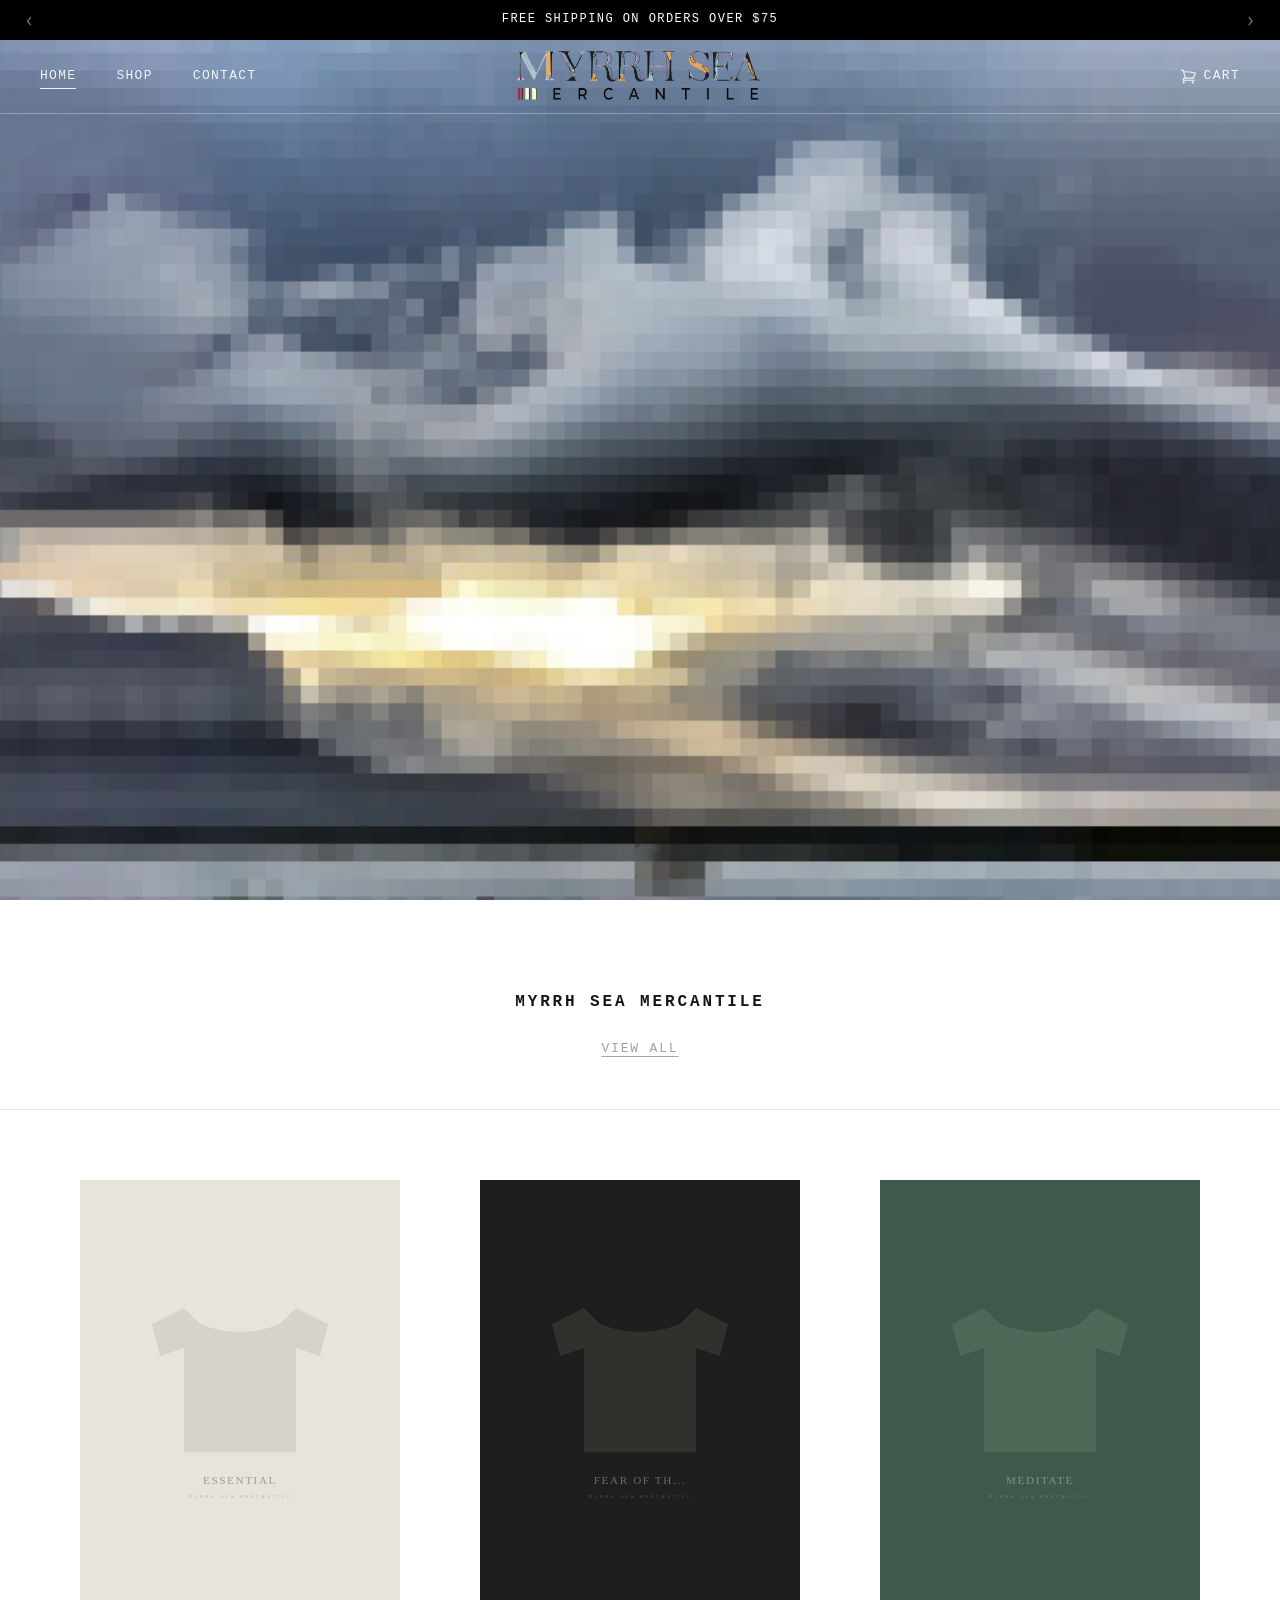
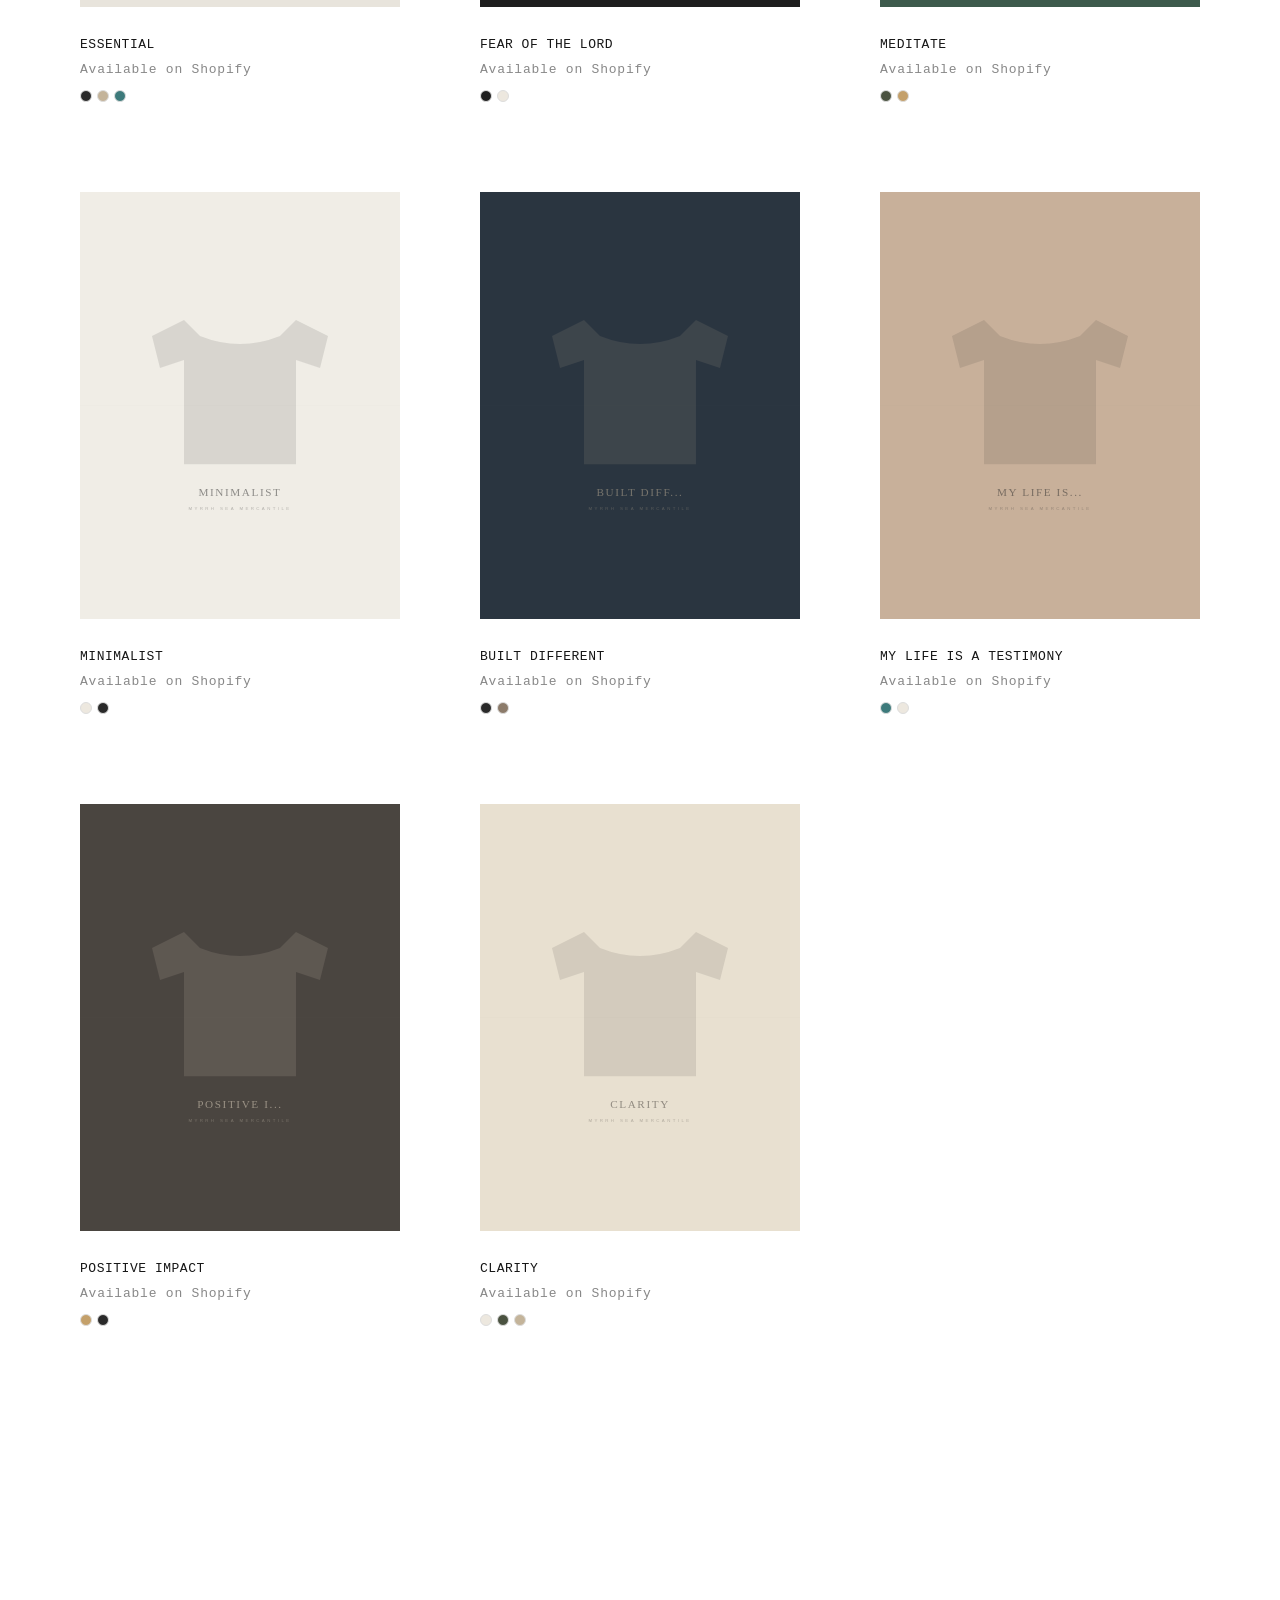
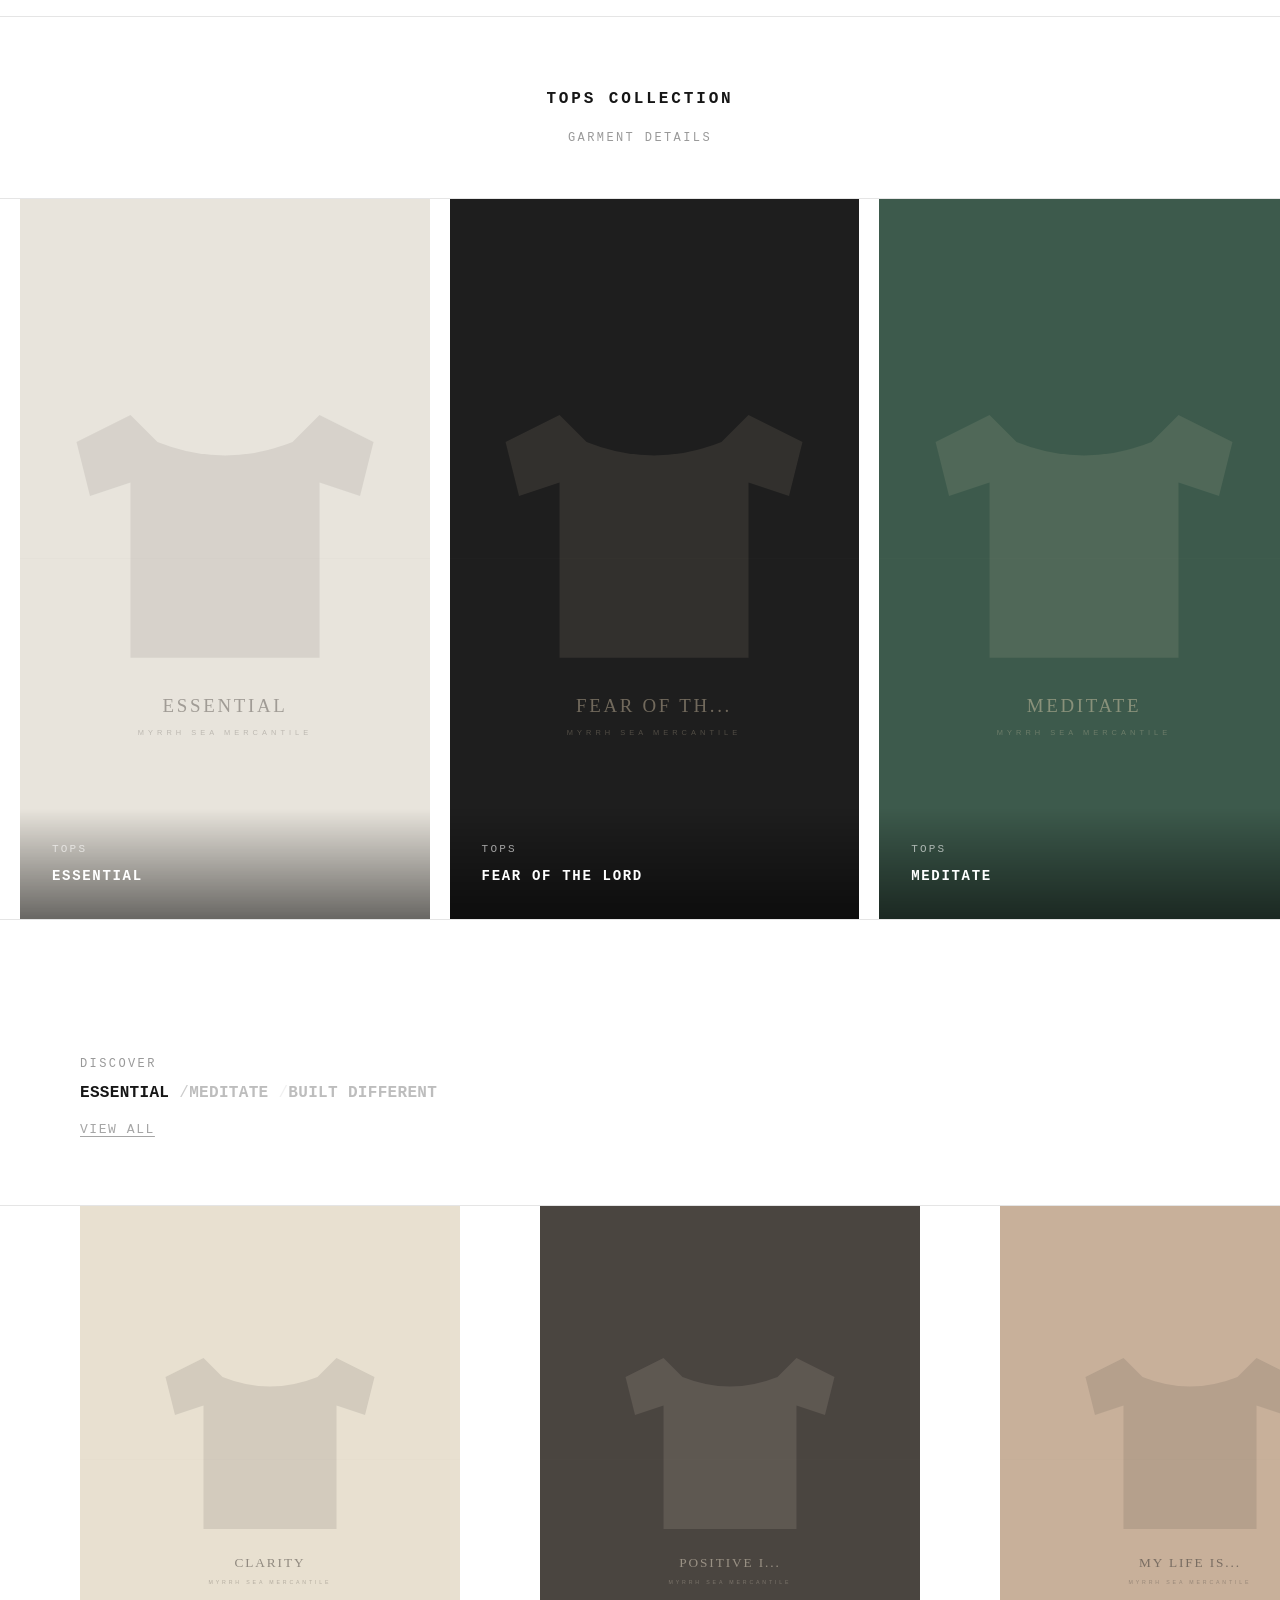
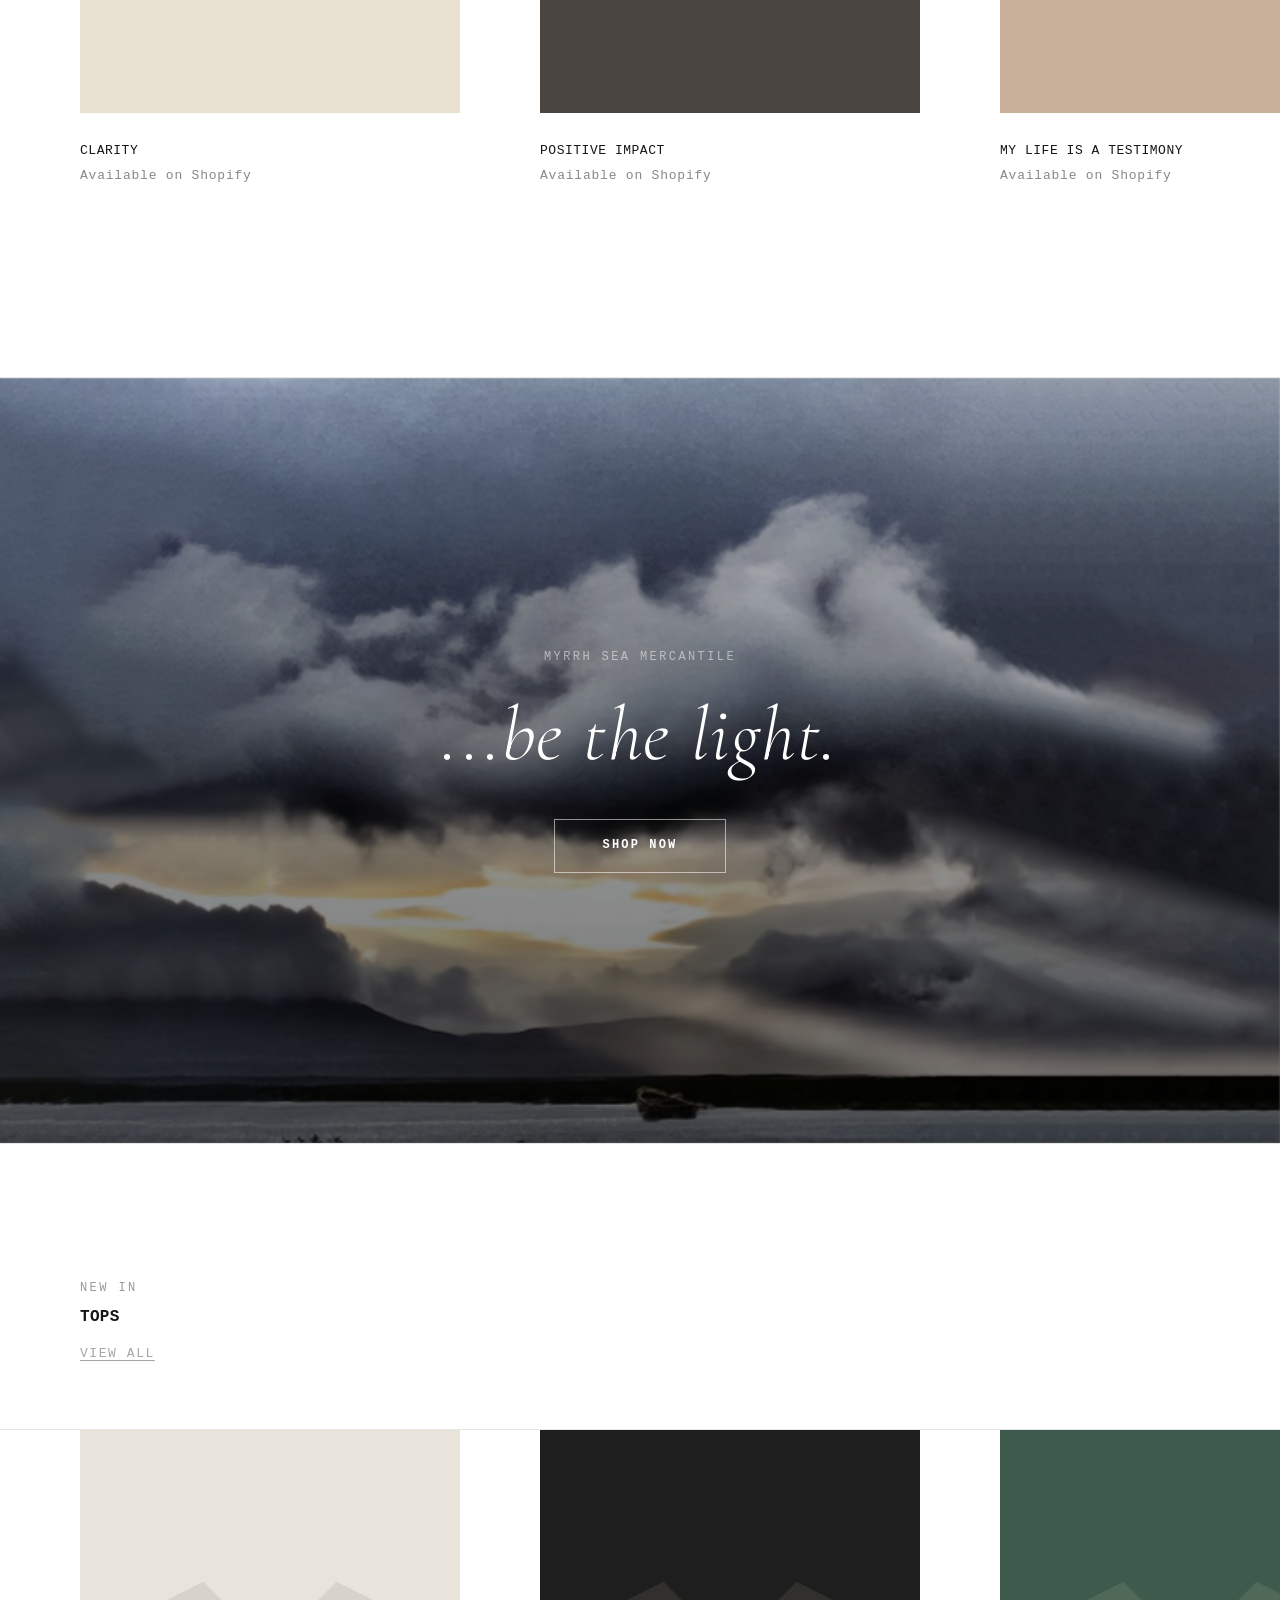
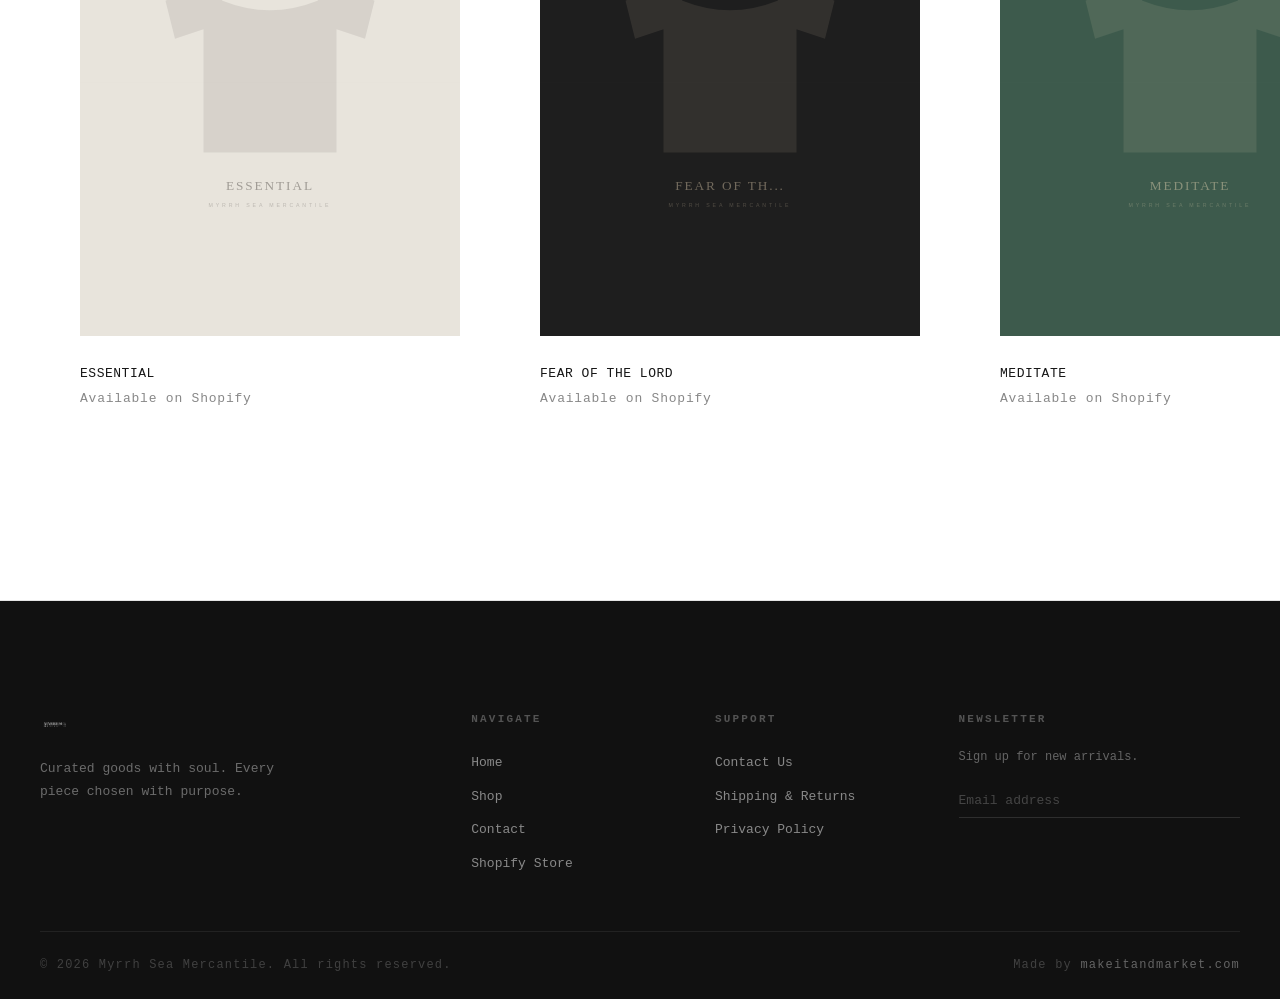
==== index.html @ 629bf215 "Add script to adjust hero height on viewport changes Added a script to dynamically set the hero sect" ====
<!DOCTYPE html>
<html lang="en">
<head>
<meta charset="UTF-8">
<meta name="viewport" content="width=device-width, initial-scale=1.0">
<title>Myrrh Sea Mercantile — Goods with Soul</title>
<meta name="description" content="Myrrh Sea Mercantile — curated tops collection. When the world gets darker, be the light.">
<script>
  function setHeroHeight() {
    var hero = document.querySelector('.hero');
    if (hero) {
      // visualViewport is the most accurate — accounts for address bar
      var h = (window.visualViewport ? window.visualViewport.height : window.innerHeight);
      hero.style.minHeight = h + 'px';
    }
  }
  // Run on every possible trigger
  window.addEventListener('load', setHeroHeight);
  window.addEventListener('resize', setHeroHeight);
  window.addEventListener('orientationchange', setHeroHeight);
  if (window.visualViewport) {
    window.visualViewport.addEventListener('resize', setHeroHeight);
  }
</script>
<link rel="stylesheet" href="css/main.css">
</head>
<body class="home">
  <!-- HERO -->
<section class="hero">
  <img src="images/heropix.jpeg" alt="Myrrh Sea Mercantile — Tops Collection">
</section>

<!-- ANNOUNCEMENT BAR -->
<div class="ann" id="ann">
  <button class="ann-btn" id="annP">&#8249;</button>
  <div class="ann-body">
    <span class="ann-msg on">Free shipping on orders over $75</span>
    <span class="ann-msg">Myrrh Sea Mercantile &mdash; New Collection</span>
    <span class="ann-msg">Tops now available &mdash; <a href="shop.html" style="color:#fff;text-decoration:underline">Shop Now</a></span>
    <span class="ann-msg">When the world gets darker... be the light</span>
  </div>
  <button class="ann-btn" id="annN">&#8250;</button>
</div>

<!-- HEADER -->
<header id="hdr">
  <div class="hdr-g">
    <nav class="hn-l">
      <a href="index.html" class="active">Home</a>
      <a href="shop.html">Shop</a>
      <a href="contact.html">Contact</a>
    </nav>
    <div class="hn-c">
      <a href="index.html">
        <img src="images/newlogo.png" alt="Myrrh Sea Mercantile" onerror="this.src='images/logo.jpg'">
      </a>
    </div>
    <div class="hn-r">
      <a href="https://myrrh-sea-mercantile.myshopify.com" target="_blank" rel="noopener">
        <svg viewBox="0 0 24 24" fill="none" width="17" height="17" stroke-width="1.5">
          <path stroke-linecap="round" stroke-linejoin="round" d="M2.25 3h1.386c.51 0 .955.343 1.087.835l.383 1.437M7.5 14.25a3 3 0 00-3 3h15.75m-12.75-3h11.218c1.121-2.3 2.1-4.684 2.924-7.138a60.114 60.114 0 00-16.536-1.84M7.5 14.25L5.106 5.272M6 20.25a.75.75 0 11-1.5 0 .75.75 0 011.5 0zm12.75 0a.75.75 0 11-1.5 0 .75.75 0 011.5 0z"/>
        </svg>
        Cart
      </a>
      <button class="h-ham" id="ham" aria-label="Menu"><span></span><span></span><span></span></button>
    </div>
  </div>
</header>

<!-- MOBILE NAV -->
<nav class="mob" id="mob">
  <button class="mob-x" id="mobX">&#10005;</button>
  <a href="index.html">Home</a>
  <a href="shop.html">Shop</a>
  <a href="contact.html">Contact</a>
</nav>
<!-- SECTION HEAD -->
<div class="s-head rv">
  <div class="s-title">Myrrh Sea Mercantile</div>
  <a href="shop.html" class="s-va">View All</a>
</div>

<!-- PRODUCT GRID — 3 per row -->
<div class="prod-grid">

  <div class="pc rv">
    <div class="pc-img">
      <img src="images/top-1.svg" alt="Essential">
      <button class="pc-plus" aria-label="Quick add">+</button>
      <div class="pc-sizes">
        <button class="pc-sz">XS</button><button class="pc-sz">S</button><button class="pc-sz">M</button><button class="pc-sz">L</button><button class="pc-sz">XL</button><button class="pc-sz">XXL</button>
      </div>
    </div>
    <div class="pc-info">
      <div class="pc-name">Essential</div>
      <div class="pc-price">Available on Shopify</div>
      <div class="pc-swatches"><div class="sw" style="background:#2A2A2A"></div><div class="sw" style="background:#C4B49A"></div><div class="sw" style="background:#3D7A7B"></div></div>
    </div>
  </div>

  <div class="pc rv">
    <div class="pc-img">
      <img src="images/top-2.svg" alt="Fear of the Lord">
      <button class="pc-plus" aria-label="Quick add">+</button>
      <div class="pc-sizes">
        <button class="pc-sz">XS</button><button class="pc-sz">S</button><button class="pc-sz">M</button><button class="pc-sz">L</button><button class="pc-sz">XL</button><button class="pc-sz">XXL</button>
      </div>
    </div>
    <div class="pc-info">
      <div class="pc-name">Fear of the Lord</div>
      <div class="pc-price">Available on Shopify</div>
      <div class="pc-swatches"><div class="sw" style="background:#1E1E1E"></div><div class="sw" style="background:#EDE8DF"></div></div>
    </div>
  </div>

  <div class="pc rv">
    <div class="pc-img">
      <img src="images/top-3.svg" alt="Meditate">
      <button class="pc-plus" aria-label="Quick add">+</button>
      <div class="pc-sizes">
        <button class="pc-sz">XS</button><button class="pc-sz">S</button><button class="pc-sz">M</button><button class="pc-sz">L</button><button class="pc-sz">XL</button><button class="pc-sz">XXL</button>
      </div>
    </div>
    <div class="pc-info">
      <div class="pc-name">Meditate</div>
      <div class="pc-price">Available on Shopify</div>
      <div class="pc-swatches"><div class="sw" style="background:#4A5240"></div><div class="sw" style="background:#C4A06A"></div></div>
    </div>
  </div>

  <div class="pc rv">
    <div class="pc-img">
      <img src="images/top-4.svg" alt="Minimalist">
      <button class="pc-plus" aria-label="Quick add">+</button>
      <div class="pc-sizes">
        <button class="pc-sz">XS</button><button class="pc-sz">S</button><button class="pc-sz">M</button><button class="pc-sz">L</button><button class="pc-sz">XL</button><button class="pc-sz">XXL</button>
      </div>
    </div>
    <div class="pc-info">
      <div class="pc-name">Minimalist</div>
      <div class="pc-price">Available on Shopify</div>
      <div class="pc-swatches"><div class="sw" style="background:#EDE8DF"></div><div class="sw" style="background:#2A2A2A"></div></div>
    </div>
  </div>

  <div class="pc rv">
    <div class="pc-img">
      <img src="images/top-5.svg" alt="Built Different">
      <button class="pc-plus" aria-label="Quick add">+</button>
      <div class="pc-sizes">
        <button class="pc-sz">XS</button><button class="pc-sz">S</button><button class="pc-sz">M</button><button class="pc-sz">L</button><button class="pc-sz">XL</button><button class="pc-sz">XXL</button>
      </div>
    </div>
    <div class="pc-info">
      <div class="pc-name">Built Different</div>
      <div class="pc-price">Available on Shopify</div>
      <div class="pc-swatches"><div class="sw" style="background:#2A2A2A"></div><div class="sw" style="background:#8C7B6A"></div></div>
    </div>
  </div>

  <div class="pc rv">
    <div class="pc-img">
      <img src="images/top-6.svg" alt="My Life is a Testimony">
      <button class="pc-plus" aria-label="Quick add">+</button>
      <div class="pc-sizes">
        <button class="pc-sz">XS</button><button class="pc-sz">S</button><button class="pc-sz">M</button><button class="pc-sz">L</button><button class="pc-sz">XL</button><button class="pc-sz">XXL</button>
      </div>
    </div>
    <div class="pc-info">
      <div class="pc-name">My Life is a Testimony</div>
      <div class="pc-price">Available on Shopify</div>
      <div class="pc-swatches"><div class="sw" style="background:#3D7A7B"></div><div class="sw" style="background:#EDE8DF"></div></div>
    </div>
  </div>

  <div class="pc rv">
    <div class="pc-img">
      <img src="images/top-7.svg" alt="Positive Impact">
      <button class="pc-plus" aria-label="Quick add">+</button>
      <div class="pc-sizes">
        <button class="pc-sz">XS</button><button class="pc-sz">S</button><button class="pc-sz">M</button><button class="pc-sz">L</button><button class="pc-sz">XL</button><button class="pc-sz">XXL</button>
      </div>
    </div>
    <div class="pc-info">
      <div class="pc-name">Positive Impact</div>
      <div class="pc-price">Available on Shopify</div>
      <div class="pc-swatches"><div class="sw" style="background:#C4A06A"></div><div class="sw" style="background:#2A2A2A"></div></div>
    </div>
  </div>

  <div class="pc rv">
    <div class="pc-img">
      <img src="images/top-8.svg" alt="Clarity">
      <button class="pc-plus" aria-label="Quick add">+</button>
      <div class="pc-sizes">
        <button class="pc-sz">XS</button><button class="pc-sz">S</button><button class="pc-sz">M</button><button class="pc-sz">L</button><button class="pc-sz">XL</button><button class="pc-sz">XXL</button>
      </div>
    </div>
    <div class="pc-info">
      <div class="pc-name">Clarity</div>
      <div class="pc-price">Available on Shopify</div>
      <div class="pc-swatches"><div class="sw" style="background:#EDE8DF"></div><div class="sw" style="background:#4A5240"></div><div class="sw" style="background:#C4B49A"></div></div>
    </div>
  </div>

</div><!-- /prod-grid -->

<!-- EDITORIAL AUTO-SCROLL STRIP -->
<div class="strip-wrap rv">
  <div class="strip-head">
    <h2>Tops Collection</h2>
    <p>Garment Details</p>
  </div>
  <div class="strip-runner" id="strip">
    <div class="strip-panel" style="background:#E8E4DC"><img src="images/top-1.svg" alt="Essential"><div class="strip-overlay"><div class="strip-eye">Tops</div><div class="strip-name">Essential</div></div></div>
    <div class="strip-panel" style="background:#2A2A2A"><img src="images/top-2.svg" alt="Fear of the Lord"><div class="strip-overlay"><div class="strip-eye">Tops</div><div class="strip-name">Fear of the Lord</div></div></div>
    <div class="strip-panel" style="background:#3D5A4C"><img src="images/top-3.svg" alt="Meditate"><div class="strip-overlay"><div class="strip-eye">Tops</div><div class="strip-name">Meditate</div></div></div>
    <div class="strip-panel" style="background:#C4B49A"><img src="images/top-4.svg" alt="Minimalist"><div class="strip-overlay"><div class="strip-eye">Tops</div><div class="strip-name">Minimalist</div></div></div>
    <div class="strip-panel" style="background:#1E2830"><img src="images/top-5.svg" alt="Built Different"><div class="strip-overlay"><div class="strip-eye">Tops</div><div class="strip-name">Built Different</div></div></div>
    <div class="strip-panel" style="background:#E0D8CC"><img src="images/top-6.svg" alt="Testimony"><div class="strip-overlay"><div class="strip-eye">Tops</div><div class="strip-name">My Life is a Testimony</div></div></div>
    <div class="strip-panel" style="background:#4A3020"><img src="images/top-7.svg" alt="Positive Impact"><div class="strip-overlay"><div class="strip-eye">Tops</div><div class="strip-name">Positive Impact</div></div></div>
    <div class="strip-panel" style="background:#D4CFC8"><img src="images/top-8.svg" alt="Clarity"><div class="strip-overlay"><div class="strip-eye">Tops</div><div class="strip-name">Clarity</div></div></div>
  </div>
</div>

<!-- DISCOVER + CAROUSEL -->
<div class="disc rv">
  <span class="disc-lbl">Discover</span>
  <div class="disc-tabs">
    <button class="d-tab on">Essential</button>
    <button class="d-tab">Meditate</button>
    <button class="d-tab">Built Different</button>
  </div>
  <a href="shop.html" class="disc-va">View All</a>
</div>

<div class="h-scroll" id="hs1">
  <div class="h-track">
    <div class="pc"><div class="pc-img"><img src="images/top-8.svg" alt="Clarity"><button class="pc-plus">+</button><div class="pc-sizes"><button class="pc-sz">XS</button><button class="pc-sz">S</button><button class="pc-sz">M</button><button class="pc-sz">L</button><button class="pc-sz">XL</button></div></div><div class="pc-info"><div class="pc-name">Clarity</div><div class="pc-price">Available on Shopify</div></div></div>
    <div class="pc"><div class="pc-img"><img src="images/top-7.svg" alt="Positive Impact"><button class="pc-plus">+</button><div class="pc-sizes"><button class="pc-sz">XS</button><button class="pc-sz">S</button><button class="pc-sz">M</button><button class="pc-sz">L</button><button class="pc-sz">XL</button></div></div><div class="pc-info"><div class="pc-name">Positive Impact</div><div class="pc-price">Available on Shopify</div></div></div>
    <div class="pc"><div class="pc-img"><img src="images/top-6.svg" alt="Testimony"><button class="pc-plus">+</button><div class="pc-sizes"><button class="pc-sz">XS</button><button class="pc-sz">S</button><button class="pc-sz">M</button><button class="pc-sz">L</button><button class="pc-sz">XL</button></div></div><div class="pc-info"><div class="pc-name">My Life is a Testimony</div><div class="pc-price">Available on Shopify</div></div></div>
    <div class="pc"><div class="pc-img"><img src="images/top-5.svg" alt="Built Different"><button class="pc-plus">+</button><div class="pc-sizes"><button class="pc-sz">XS</button><button class="pc-sz">S</button><button class="pc-sz">M</button><button class="pc-sz">L</button><button class="pc-sz">XL</button></div></div><div class="pc-info"><div class="pc-name">Built Different</div><div class="pc-price">Available on Shopify</div></div></div>
    <div class="pc"><div class="pc-img"><img src="images/top-4.svg" alt="Minimalist"><button class="pc-plus">+</button><div class="pc-sizes"><button class="pc-sz">XS</button><button class="pc-sz">S</button><button class="pc-sz">M</button><button class="pc-sz">L</button><button class="pc-sz">XL</button></div></div><div class="pc-info"><div class="pc-name">Minimalist</div><div class="pc-price">Available on Shopify</div></div></div>
  </div>
</div>

<!-- CINEMATIC BANNER -->
<div class="cin rv">
  <img src="images/hero.jpg" alt="When the world gets darker">
  <div class="cin-over">
    <p>Myrrh Sea Mercantile</p>
    <h2>...be the light.</h2>
    <a href="shop.html" class="cin-btn">Shop Now</a>
  </div>
</div>

<!-- NEW IN -->
<div class="disc rv">
  <span class="disc-lbl">New In</span>
  <div class="disc-tabs"><button class="d-tab on">Tops</button></div>
  <a href="shop.html" class="disc-va">View All</a>
</div>

<div class="h-scroll" id="hs2" style="border-bottom:1px solid #e5e5e5">
  <div class="h-track">
    <div class="pc"><div class="pc-img"><img src="images/top-1.svg" alt="Essential"><button class="pc-plus">+</button><div class="pc-sizes"><button class="pc-sz">XS</button><button class="pc-sz">S</button><button class="pc-sz">M</button><button class="pc-sz">L</button><button class="pc-sz">XL</button></div></div><div class="pc-info"><div class="pc-name">Essential</div><div class="pc-price">Available on Shopify</div></div></div>
    <div class="pc"><div class="pc-img"><img src="images/top-2.svg" alt="Fear of the Lord"><button class="pc-plus">+</button><div class="pc-sizes"><button class="pc-sz">XS</button><button class="pc-sz">S</button><button class="pc-sz">M</button><button class="pc-sz">L</button><button class="pc-sz">XL</button></div></div><div class="pc-info"><div class="pc-name">Fear of the Lord</div><div class="pc-price">Available on Shopify</div></div></div>
    <div class="pc"><div class="pc-img"><img src="images/top-3.svg" alt="Meditate"><button class="pc-plus">+</button><div class="pc-sizes"><button class="pc-sz">XS</button><button class="pc-sz">S</button><button class="pc-sz">M</button><button class="pc-sz">L</button><button class="pc-sz">XL</button></div></div><div class="pc-info"><div class="pc-name">Meditate</div><div class="pc-price">Available on Shopify</div></div></div>
    <div class="pc"><div class="pc-img"><img src="images/top-4.svg" alt="Minimalist"><button class="pc-plus">+</button><div class="pc-sizes"><button class="pc-sz">XS</button><button class="pc-sz">S</button><button class="pc-sz">M</button><button class="pc-sz">L</button><button class="pc-sz">XL</button></div></div><div class="pc-info"><div class="pc-name">Minimalist</div><div class="pc-price">Available on Shopify</div></div></div>
    <div class="pc"><div class="pc-img"><img src="images/top-5.svg" alt="Built Different"><button class="pc-plus">+</button><div class="pc-sizes"><button class="pc-sz">XS</button><button class="pc-sz">S</button><button class="pc-sz">M</button><button class="pc-sz">L</button><button class="pc-sz">XL</button></div></div><div class="pc-info"><div class="pc-name">Built Different</div><div class="pc-price">Available on Shopify</div></div></div>
  </div>
</div>

<!-- FOOTER -->
<footer id="ft">
  <div class="ft-g">
    <div class="ft-logo">
      <img src="images/logo.png" alt="Myrrh Sea" onerror="this.src='images/logo.jpg'">
      <p>Curated goods with soul. Every piece chosen with purpose.</p>
    </div>
    <div class="ft-col">
      <h5>Navigate</h5>
      <ul><li><a href="index.html">Home</a></li><li><a href="shop.html">Shop</a></li><li><a href="contact.html">Contact</a></li><li><a href="https://myrrh-sea-mercantile.myshopify.com" target="_blank">Shopify Store</a></li></ul>
    </div>
    <div class="ft-col">
      <h5>Support</h5>
      <ul><li><a href="contact.html">Contact Us</a></li><li><a href="#">Shipping &amp; Returns</a></li><li><a href="#">Privacy Policy</a></li></ul>
    </div>
    <div class="ft-col ft-nl">
      <h5>Newsletter</h5>
      <p style="font-size:12px;color:rgba(255,255,255,0.35);margin-bottom:1rem;line-height:1.6;font-family:'Courier New',monospace">Sign up for new arrivals.</p>
      <input type="email" placeholder="Email address">
    </div>
  </div>
  <div class="ft-bot">
    <span>&copy; 2026 Myrrh Sea Mercantile. All rights reserved.</span>
    <span>Made by <a href="https://makeitandmarket.com" target="_blank">makeitandmarket.com</a></span>
  </div>
</footer>

<script src="js/main.js"></script>
</body>
</html>
---- css/main.css ----
/* ═══════════════════════════════════════════
   MYRRH SEA MERCANTILE — Main Stylesheet
   Gallery Dept Brutalist Minimalism
   ═══════════════════════════════════════════ */

@import url('https://fonts.googleapis.com/css2?family=Jost:wght@300;400;500;600;700&display=swap');
@import url('https://fonts.googleapis.com/css2?family=Cormorant+Garamond:ital,wght@1,300;1,400&display=swap');

/* ── RESET ── */
*, *::before, *::after { box-sizing: border-box; margin: 0; padding: 0; }
html { scroll-behavior: smooth; }
body {
  background: #fff;
  color: #161616;
  font-family: 'Jost', 'Helvetica Neue', Arial, sans-serif;
  font-weight: 400;
  font-size: 16px;
  line-height: 1.6;
  overflow-x: hidden;
}
img { max-width: 100%; height: auto; display: block; }
a { color: inherit; text-decoration: none; }
button { cursor: pointer; border: none; background: none; font-family: inherit; }
ul { list-style: none; padding: 0; }

/* ── GRAIN TEXTURE — editorial feel ── */
body::before {
  content: '';
  position: fixed;
  inset: 0;
  background-image: url("https://www.transparenttextures.com/patterns/asfalt-dark.png");
  opacity: 0.032;
  pointer-events: none;
  z-index: 99999;
  mix-blend-mode: multiply;
}

/* ── MONO FONT ── */
.mono, .ann-msg, .hn-l a, .hn-r a, .s-title, .s-va, .pc-name, .pc-price,
.pc-sz, .strip-head h2, .strip-head p, .strip-eye, .strip-name, .disc-lbl,
.d-tab, .disc-va, .cin-over p, .cin-btn, .page-head h1, .page-head p,
.ft-logo p, .ft-col h5, .ft-col a, .ft-nl input, .ft-bot, .h-ham {
  font-family: 'Courier New', Courier, monospace;
}

/* ═══════════════════════════════════════════
   ANNOUNCEMENT BAR
   ═══════════════════════════════════════════ */
.ann {
  position: fixed;
  top: 0; left: 0; right: 0;
  height: 40px;
  background: #000;
  z-index: 1000;
  display: flex;
  align-items: center;
  justify-content: space-between;
  padding: 0 1.2rem;
}
.ann-btn {
  color: rgba(255,255,255,0.45);
  font-size: 1.2rem;
  line-height: 1;
  padding: 0 0.4rem;
  background: none;
  border: none;
  cursor: pointer;
  transition: color 0.2s;
}
.ann-btn:hover { color: #fff; }
.ann-body {
  flex: 1;
  text-align: center;
  position: relative;
  height: 40px;
  display: flex;
  align-items: center;
  justify-content: center;
  overflow: hidden;
}
.ann-msg {
  position: absolute;
  width: 100%;
  font-size: 12px;
  letter-spacing: 0.12em;
  text-transform: uppercase;
  color: #fff;
  opacity: 0;
  transform: translateY(8px);
  transition: opacity 0.4s, transform 0.4s;
  pointer-events: none;
  white-space: nowrap;
}
.ann-msg.on { opacity: 1; transform: translateY(0); pointer-events: auto; }
.ann-msg a { color: #fff; text-decoration: underline; }

/* ═══════════════════════════════════════════
   HEADER
   ═══════════════════════════════════════════ */
#hdr {
  position: fixed;
  top: 40px; left: 0; right: 0;
  height: 74px;
  z-index: 999;
  background: transparent;
  /* Static white border — always visible when transparent over hero */
  border-bottom: 1px solid rgba(255,255,255,0.3);
  transition: background 0.3s ease, border-color 0.3s ease, top 0.3s ease,
              backdrop-filter 0.3s ease;
}

/* Scrolled — frosted glass, dark border, no animation */
#hdr.solid {
  background: rgba(255,255,255,0.82) !important;
  backdrop-filter: blur(14px) !important;
  -webkit-backdrop-filter: blur(14px) !important;
  border-bottom: 1px solid rgba(0,0,0,0.06) !important;
}

#hdr.rise { top: 0; }

.hdr-g {
  display: grid;
  grid-template-columns: 1fr auto 1fr;
  align-items: center;
  height: 100%;
  max-width: 1440px;
  margin: 0 auto;
  padding: 0 2.5rem;
}

/* Nav left */
.hn-l { display: flex; align-items: center; gap: 2.5rem; }
.hn-l a {
  font-size: 13px;
  letter-spacing: 0.1em;
  text-transform: uppercase;
  color: rgba(255,255,255,0.9);
  transition: color 0.3s, opacity 0.2s;
  position: relative;
}
.hn-l a::after {
  content: '';
  position: absolute;
  bottom: -2px; left: 0;
  width: 0; height: 1px;
  background: currentColor;
  transition: width 0.25s;
}
.hn-l a:hover::after, .hn-l a.active::after { width: 100%; }
.hn-l a:hover { opacity: 0.6; }

/* Solid state nav */
#hdr.solid .hn-l a { color: #161616; }
#hdr.solid .hn-r a { color: #161616; }
#hdr.solid .hn-r svg { stroke: #161616; }
#hdr.solid .h-ham span { background: #161616; }

/* Logo center */
.hn-c { display: flex; justify-content: center; align-items: center; }
.hn-c img {
  height: 70px;
  width: auto;
  max-width: 390px;
  object-fit: contain;
  mix-blend-mode: multiply;
}

/* Nav right */
.hn-r { display: flex; align-items: center; justify-content: flex-end; gap: 1.8rem; }
.hn-r a {
  font-size: 13px;
  letter-spacing: 0.1em;
  text-transform: uppercase;
  color: rgba(255,255,255,0.9);
  display: flex;
  align-items: center;
  gap: 0.4rem;
  transition: color 0.3s, opacity 0.2s;
}
.hn-r a:hover { opacity: 0.6; }
.hn-r svg { stroke: rgba(255,255,255,0.9); transition: stroke 0.3s; }

/* Hamburger */
.h-ham { display: none; flex-direction: column; gap: 5px; padding: 4px; }
.h-ham span { display: block; width: 20px; height: 1px; background: rgba(255,255,255,0.9); transition: background 0.3s; }

/* Mobile nav */
.mob {
  display: none;
  position: fixed; inset: 0;
  background: #fff;
  z-index: 9999;
  flex-direction: column;
  align-items: center;
  justify-content: center;
  gap: 2.5rem;
}
.mob.open { display: flex; }
.mob a { font-size: 1.6rem; letter-spacing: 0.08em; text-transform: uppercase; color: #161616; }
.mob-x { position: absolute; top: 1.2rem; right: 1.5rem; font-size: 1.5rem; color: #888; background: none; border: none; cursor: pointer; }

/* ── HIDE ANN BAR on Shop & Contact ── */
body:not(.home) .ann { display: none !important; }
body:not(.home) #hdr { top: 0 !important; }

/* ── Shop & Contact pages — always solid header ── */
body.page-shop #hdr,
body.page-contact #hdr {
  background: rgba(255,255,255,0.82) !important;
  backdrop-filter: blur(14px) !important;
  -webkit-backdrop-filter: blur(14px) !important;
  border-bottom: 1px solid rgba(0,0,0,0.06) !important;
}
body.page-shop #hdr .hn-l a,
body.page-contact #hdr .hn-l a { color: #161616 !important; }
body.page-shop #hdr .hn-r a,
body.page-contact #hdr .hn-r a { color: #161616 !important; }
body.page-shop #hdr .hn-r svg,
body.page-contact #hdr .hn-r svg { stroke: #161616 !important; }
body.page-shop #hdr .h-ham span,
body.page-contact #hdr .h-ham span { background: #161616 !important; }

/* ═══════════════════════════════════════════
   PAGE OFFSET
   ═══════════════════════════════════════════ */
.page-offset { padding-top: 74px; }

/* ═══════════════════════════════════════════
   HERO — homepage only
   ═══════════════════════════════════════════ */
.hero {
  width: 100%;
  overflow: hidden;
  position: relative;
  min-height: 100vh; /* JS fallback */
}

.hero img {
  width: 100%;
  height: 100vh;        /* fallback */
  height: 100dvh;       /* dynamic — adjusts as address bar shows/hides */
  object-fit: cover;
  object-position: center center;
  display: block;
  animation: none;
  transform: none;
}
/* ═══════════════════════════════════════════
   PAGE HEADER — inner pages
   ═══════════════════════════════════════════ */
.page-head {
  text-align: center;
  padding: 80px 2rem 60px;
  border-bottom: 1px solid #e5e5e5;
}
.page-head h1 {
  font-size: 16px;
  font-weight: 700;
  letter-spacing: 0.18em;
  text-transform: uppercase;
  color: #161616;
  margin-bottom: 16px;
}
.page-head p {
  font-size: 12px;
  letter-spacing: 0.2em;
  text-transform: uppercase;
  color: #999;
  margin-top: 8px;
}

/* ═══════════════════════════════════════════
   SECTION HEAD
   ═══════════════════════════════════════════ */
.s-head {
  text-align: center;
  padding: 90px 2rem 50px;
  border-bottom: 1px solid #e5e5e5;
}
.s-title {
  font-size: 16px;
  font-weight: 700;
  letter-spacing: 0.18em;
  text-transform: uppercase;
  color: #161616;
  margin-bottom: 18px;
}
.s-va {
  display: inline-block;
  font-size: 13px;
  letter-spacing: 0.14em;
  text-transform: uppercase;
  color: #161616;
  text-decoration: underline;
  text-underline-offset: 4px;
  opacity: 0.4;
  transition: opacity 0.2s;
}
.s-va:hover { opacity: 1; }

/* ═══════════════════════════════════════════
   PRODUCT GRID
   ═══════════════════════════════════════════ */
.prod-grid {
  display: grid;
  grid-template-columns: repeat(3, 1fr);
  column-gap: 80px;
  row-gap: 0;
  background: #fff;
  padding: 70px 5rem 0;
}

/* ═══════════════════════════════════════════
   PRODUCT CARD
   ═══════════════════════════════════════════ */
.pc {
  background: transparent;
  position: relative;
  cursor: pointer;
  padding-bottom: 90px;
}
.pc-img {
  position: relative;
  overflow: hidden;
  background: transparent;
  aspect-ratio: 3/4;
}
.pc-img img, .pc-img svg {
  width: 100%; height: 100%;
  object-fit: cover;
  object-position: center top;
  display: block;
  opacity: 0;
  animation: fadeImg 0.9s ease forwards;
  transition: transform 0.5s ease, filter 0.5s ease;
}
.pc:nth-child(2) .pc-img img { animation-delay: 0.08s; }
.pc:nth-child(3) .pc-img img { animation-delay: 0.16s; }
@keyframes fadeImg { to { opacity: 1; } }

.pc:hover .pc-img img,
.pc:hover .pc-img svg {
  transform: scale(1.015);
  filter: contrast(1.04);
}

/* Plus button */
.pc-plus {
  position: absolute;
  top: 0.8rem; right: 0.8rem;
  width: 28px; height: 28px;
  border: 1px solid #bbb;
  border-radius: 50%;
  background: #fff;
  display: flex; align-items: center; justify-content: center;
  font-size: 18px; font-weight: 300;
  color: #161616;
  opacity: 0;
  transition: opacity 0.2s;
  cursor: pointer;
}
.pc:hover .pc-plus { opacity: 1; }

/* Size strip */
.pc-sizes {
  position: absolute;
  bottom: 0; left: 0; right: 0;
  background: rgba(255,255,255,0.96);
  padding: 0.6rem;
  display: flex; gap: 4px; flex-wrap: wrap; justify-content: center;
  opacity: 0;
  transform: translateY(4px);
  transition: opacity 0.25s, transform 0.25s;
}
.pc:hover .pc-sizes { opacity: 1; transform: translateY(0); }
.pc-sz {
  font-size: 11px;
  letter-spacing: 0.1em;
  text-transform: uppercase;
  border: 1px solid #161616;
  border-radius: 0;
  padding: 4px 8px;
  color: #161616;
  background: #fff;
  cursor: pointer;
  transition: all 0.15s;
}
.pc-sz:hover { background: #161616; color: #fff; }

/* Product info */
.pc-info { padding: 1.8rem 0 0; }
.pc-name {
  font-size: 13px;
  font-weight: 400;
  letter-spacing: 0.04em;
  text-transform: uppercase;
  color: #161616;
  margin-bottom: 6px;
  line-height: 1.4;
}
.pc-price {
  font-size: 13px;
  color: #888;
  letter-spacing: 0.06em;
}
.pc-swatches { display: flex; gap: 5px; margin-top: 0.6rem; }
.sw {
  width: 12px; height: 12px;
  border-radius: 50%;
  border: 1px solid #ddd;
  cursor: pointer;
  transition: transform 0.2s;
}
.sw:hover { transform: scale(1.35); }

/* ═══════════════════════════════════════════
   EDITORIAL AUTO-SCROLL STRIP
   ═══════════════════════════════════════════ */
.strip-wrap {
  overflow: hidden;
  border-top: 1px solid #e5e5e5;
  border-bottom: 1px solid #e5e5e5;
  margin-top: 200px;
}
.strip-head {
  text-align: center;
  padding: 70px 2rem 50px;
  border-bottom: 1px solid #e5e5e5;
}
.strip-head h2 {
  font-size: 16px;
  font-weight: 700;
  letter-spacing: 0.18em;
  text-transform: uppercase;
  color: #161616;
  margin-bottom: 16px;
}
.strip-head p {
  font-size: 12px;
  letter-spacing: 0.2em;
  text-transform: uppercase;
  color: #999;
}
.strip-runner {
  display: flex;
  gap: 20px;
  animation: stripScroll 45s linear infinite;
  width: max-content;
  padding: 0 20px;
}
.strip-runner:hover { animation-play-state: paused; }
@keyframes stripScroll {
  0% { transform: translateX(0); }
  100% { transform: translateX(-50%); }
}
.strip-panel {
  flex-shrink: 0;
  width: 32vw;
  min-width: 300px;
  height: 80vh;
  min-height: 520px;
  overflow: hidden;
  position: relative;
  background: #f2f2f2;
}
.strip-panel img, .strip-panel svg {
  width: 100%; height: 100%;
  object-fit: cover;
  object-position: center top;
  display: block;
  opacity: 0;
  animation: fadeImg 0.9s ease forwards;
}
.strip-overlay {
  position: absolute;
  bottom: 0; left: 0; right: 0;
  padding: 2rem;
  background: linear-gradient(transparent, rgba(0,0,0,0.55));
}
.strip-eye {
  font-size: 11px;
  letter-spacing: 0.2em;
  text-transform: uppercase;
  color: rgba(255,255,255,0.6);
  margin-bottom: 6px;
}
.strip-name {
  font-size: 14px;
  font-weight: 700;
  letter-spacing: 0.12em;
  text-transform: uppercase;
  color: #fff;
}

/* ═══════════════════════════════════════════
   DISCOVER STRIP
   ═══════════════════════════════════════════ */
.disc {
  padding: 15vh 5rem 4rem;
  border-bottom: 1px solid #e5e5e5;
}
.disc-lbl {
  font-size: 12px;
  letter-spacing: 0.2em;
  text-transform: uppercase;
  color: #999;
  margin-bottom: 10px;
  display: block;
}
.disc-tabs { display: flex; margin-bottom: 10px; }
.d-tab {
  font-size: 16px;
  font-weight: 700;
  letter-spacing: 0.02em;
  text-transform: uppercase;
  color: #161616;
  opacity: 0.28;
  cursor: pointer;
  padding: 0;
  background: none;
  border: none;
  transition: opacity 0.2s;
}
.d-tab.on { opacity: 1; }
.d-tab:not(:last-child)::after { content: ' / '; color: #ccc; font-weight: 400; }
.disc-va {
  font-size: 13px;
  letter-spacing: 0.12em;
  text-transform: uppercase;
  color: #161616;
  text-decoration: underline;
  text-underline-offset: 3px;
  opacity: 0.38;
  display: inline-block;
  margin-top: 8px;
  transition: opacity 0.2s;
}
.disc-va:hover { opacity: 1; }

/* ═══════════════════════════════════════════
   HORIZONTAL SCROLL CAROUSEL
   ═══════════════════════════════════════════ */
.h-scroll {
  overflow-x: auto;
  cursor: grab;
  scrollbar-width: none;
  padding: 0 5rem 100px;
  border-bottom: 1px solid #e5e5e5;
}
.h-scroll::-webkit-scrollbar { display: none; }
.h-scroll.drag { cursor: grabbing; user-select: none; }
.h-track { display: flex; gap: 80px; width: max-content; }
.h-track .pc { width: 380px; flex-shrink: 0; }

/* ═══════════════════════════════════════════
   CINEMATIC BANNER
   ═══════════════════════════════════════════ */
.cin {
  position: relative;
  overflow: hidden;
  border-bottom: 1px solid #e5e5e5;
}
.cin img {
  width: 100%;
  height: 85vh;
  object-fit: cover;
  object-position: center center;
  display: block;
  opacity: 0;
  animation: fadeImg 0.9s ease forwards;
}
.cin-over {
  position: absolute; inset: 0;
  background: linear-gradient(
    to bottom,
    rgba(0,0,0,0.18),
    rgba(0,0,0,0.58)
  );
  display: flex;
  flex-direction: column;
  align-items: center;
  justify-content: center;
  text-align: center;
  padding: 2rem;
}
.cin-over p {
  font-size: 12px;
  letter-spacing: 0.2em;
  text-transform: uppercase;
  color: rgba(255,255,255,0.5);
  margin-bottom: 1.5rem;
}
/* ── SLOGAN — Cormorant Garamond italic, light, not bold ── */
.cin-over h2 {
  font-family: 'Cormorant Garamond', Georgia, serif;
  font-style: italic;
  font-weight: 300;
  font-size: clamp(2.5rem, 6vw, 5.5rem);
  letter-spacing: 0.02em;
  line-height: 1.15;
  color: #fff;
  text-transform: none;
  max-width: 750px;
}
.cin-btn {
  margin-top: 2.5rem;
  display: inline-block;
  font-size: 12px;
  font-weight: 700;
  letter-spacing: 0.18em;
  text-transform: uppercase;
  color: #fff;
  border: 1px solid rgba(255,255,255,0.55);
  border-radius: 0;
  padding: 1rem 3rem;
  transition: background 0.2s, color 0.2s, border-color 0.2s;
}
.cin-btn:hover { background: #fff; color: #161616; border-color: #fff; }

/* ═══════════════════════════════════════════
   SHOP PAGE
   ═══════════════════════════════════════════ */
.shop-filter {
  display: flex;
  align-items: center;
  gap: 1rem;
  padding: 2rem 5rem;
  border-bottom: 1px solid #e5e5e5;
}
.shop-filter-label {
  font-family: 'Courier New', monospace;
  font-size: 11px;
  letter-spacing: 0.2em;
  text-transform: uppercase;
  color: #999;
}
.filter-btn {
  font-family: 'Courier New', monospace;
  font-size: 11px;
  letter-spacing: 0.1em;
  text-transform: uppercase;
  border: 1px solid rgba(17,17,17,0.15);
  border-radius: 0;
  padding: 5px 12px;
  color: rgba(17,17,17,0.5);
  background: #fff;
  cursor: pointer;
  transition: all 0.2s;
}
.filter-btn.active, .filter-btn:hover { border-color: #161616; color: #161616; }
.shop-count {
  font-family: 'Courier New', monospace;
  font-size: 11px;
  letter-spacing: 0.1em;
  color: #999;
  margin-left: auto;
}
.shopify-cta {
  text-align: center;
  padding: 80px 2rem 100px;
  border-top: 1px solid #e5e5e5;
}
.shopify-cta p {
  font-family: 'Courier New', monospace;
  font-size: 12px;
  letter-spacing: 0.15em;
  text-transform: uppercase;
  color: #999;
  margin-bottom: 2rem;
}
.shopify-cta a {
  display: inline-block;
  font-family: 'Courier New', monospace;
  font-size: 12px;
  font-weight: 700;
  letter-spacing: 0.18em;
  text-transform: uppercase;
  background: #161616;
  color: #fff;
  padding: 1rem 2.5rem;
  border-radius: 0;
  transition: opacity 0.2s;
}
.shopify-cta a:hover { opacity: 0.75; }

/* ═══════════════════════════════════════════
   CONTACT PAGE
   ═══════════════════════════════════════════ */
.contact-wrap {
  max-width: 1200px;
  margin: 0 auto;
  padding: 80px 5rem 120px;
  display: grid;
  grid-template-columns: 1fr 1fr;
  gap: 8rem;
}
.contact-form-title {
  font-family: 'Courier New', monospace;
  font-size: 14px;
  font-weight: 700;
  letter-spacing: 0.18em;
  text-transform: uppercase;
  color: #161616;
  margin-bottom: 8px;
}
.contact-form-sub {
  font-family: 'Courier New', monospace;
  font-size: 11px;
  letter-spacing: 0.15em;
  text-transform: uppercase;
  color: #999;
  margin-bottom: 3rem;
  display: block;
}
.cf { display: flex; flex-direction: column; gap: 2rem; }
.fg { display: flex; flex-direction: column; gap: 6px; }
.fg label {
  font-family: 'Courier New', monospace;
  font-size: 10px;
  letter-spacing: 0.18em;
  text-transform: uppercase;
  color: #999;
}
.fg input, .fg textarea, .fg select {
  width: 100%;
  border: none;
  border-bottom: 1px solid #e5e5e5;
  padding: 0.7rem 0;
  font-size: 15px;
  color: #161616;
  background: transparent;
  outline: none;
  font-family: 'Jost', sans-serif;
  transition: border-color 0.2s;
  border-radius: 0;
  -webkit-appearance: none;
}
.fg input:focus, .fg textarea:focus { border-color: #161616; }
.fg textarea { min-height: 140px; resize: none; }
.fg-row { display: grid; grid-template-columns: 1fr 1fr; gap: 2rem; }
.cf-msg {
  font-family: 'Courier New', monospace;
  font-size: 11px;
  letter-spacing: 0.1em;
  padding: 0.5rem 0;
  display: none;
}
.cf-btn {
  display: inline-block;
  background: #161616;
  color: #fff;
  border: none;
  border-radius: 0;
  padding: 1rem 2.5rem;
  font-family: 'Courier New', monospace;
  font-size: 11px;
  font-weight: 700;
  letter-spacing: 0.18em;
  text-transform: uppercase;
  cursor: pointer;
  transition: opacity 0.2s;
  align-self: flex-start;
}
.cf-btn:hover { opacity: 0.72; }
.contact-info-col {}
.contact-info-title {
  font-family: 'Courier New', monospace;
  font-size: 14px;
  font-weight: 700;
  letter-spacing: 0.18em;
  text-transform: uppercase;
  color: #161616;
  margin-bottom: 50px;
}
.contact-item { margin-bottom: 2.5rem; }
.contact-item-label {
  font-family: 'Courier New', monospace;
  font-size: 10px;
  letter-spacing: 0.2em;
  text-transform: uppercase;
  color: #999;
  display: block;
  margin-bottom: 8px;
}
.contact-item-val { font-size: 15px; color: rgba(17,17,17,0.7); line-height: 1.6; }
.contact-item-val a { color: inherit; transition: color 0.2s; }
.contact-item-val a:hover { color: #161616; }

/* ═══════════════════════════════════════════
   FOOTER
   ═══════════════════════════════════════════ */
#ft { background: #111; color: #fff; padding: 110px 2.5rem 0; }
.ft-g {
  display: grid;
  grid-template-columns: 2fr 1fr 1fr 1.5fr;
  gap: 3.5rem;
  max-width: 1440px;
  margin: 0 auto 3rem;
}
.ft-logo img { height: 28px; margin-bottom: 1.2rem; filter: brightness(0) invert(1); }
.ft-logo p { font-size: 13px; color: rgba(255,255,255,0.38); max-width: 240px; line-height: 1.75; }
.ft-col h5 { font-size: 11px; font-weight: 700; letter-spacing: 0.2em; text-transform: uppercase; color: rgba(255,255,255,0.28); margin-bottom: 1.2rem; }
.ft-col li { margin-bottom: 8px; }
.ft-col a { font-size: 13px; color: rgba(255,255,255,0.5); transition: color 0.2s; }
.ft-col a:hover { color: #fff; }
.ft-nl input { width: 100%; background: transparent; border: none; border-bottom: 1px solid rgba(255,255,255,0.12); padding: 0.6rem 0; font-size: 13px; color: #fff; outline: none; border-radius: 0; }
.ft-nl input::placeholder { color: rgba(255,255,255,0.22); }
.ft-bot { border-top: 1px solid rgba(255,255,255,0.07); padding: 1.5rem 0; max-width: 1440px; margin: 0 auto; display: flex; justify-content: space-between; font-size: 12px; color: rgba(255,255,255,0.2); letter-spacing: 0.1em; }
.ft-bot a { color: rgba(255,255,255,0.35); transition: color 0.2s; }
.ft-bot a:hover { color: #fff; }

/* ═══════════════════════════════════════════
   REVEAL ANIMATION
   ═══════════════════════════════════════════ */
.rv { opacity: 0; transform: translateY(14px); transition: opacity 0.7s ease, transform 0.7s ease; }
.rv.in { opacity: 1; transform: translateY(0); }

/* ═══════════════════════════════════════════
   RESPONSIVE
   ═══════════════════════════════════════════ */
@media (max-width: 1100px) {
  .prod-grid { column-gap: 50px; padding: 60px 3rem 0; }
  .disc { padding: 10vh 3rem 3rem; }
  .h-scroll { padding: 0 3rem 80px; }
  .contact-wrap { padding: 60px 3rem 80px; gap: 5rem; }
  .shop-filter { padding: 2rem 3rem; }
}
@media (max-width: 900px) {
  .prod-grid { grid-template-columns: repeat(2, 1fr); }
  .ft-g { grid-template-columns: 1fr 1fr; gap: 2rem; }
  .strip-panel { width: 55vw; }
  .contact-wrap { grid-template-columns: 1fr; gap: 4rem; }
}
@media (max-width: 768px) {
  .hn-l { display: none; }
  .h-ham { display: flex; }
  .hdr-g { grid-template-columns: auto 1fr auto; }
  .hn-c { justify-content: flex-start; }
  .hn-c img { height: 52px !important; max-width: 240px !important; }
  .prod-grid { grid-template-columns: 1fr; padding: 40px 1.5rem 0; column-gap: 0; }
  .disc { padding: 8vh 1.5rem 2.5rem; }
  .h-scroll { padding: 0 1.5rem 60px; }
  .h-track .pc { width: 300px; }
  .strip-panel { width: 80vw; }
  .contact-wrap { padding: 50px 1.5rem 60px; }
  .shop-filter { padding: 1.5rem; flex-wrap: wrap; }
  .ft-bot { flex-direction: column; gap: 0.5rem; text-align: center; }
  .fg-row { grid-template-columns: 1fr; gap: 1.5rem; }
  .hero img { height: 92vh; height: 92svh; min-height: auto; }
}
@media (max-width: 480px) {
  .ft-g { grid-template-columns: 1fr; }
  .prod-grid { grid-template-columns: 1fr; }
}
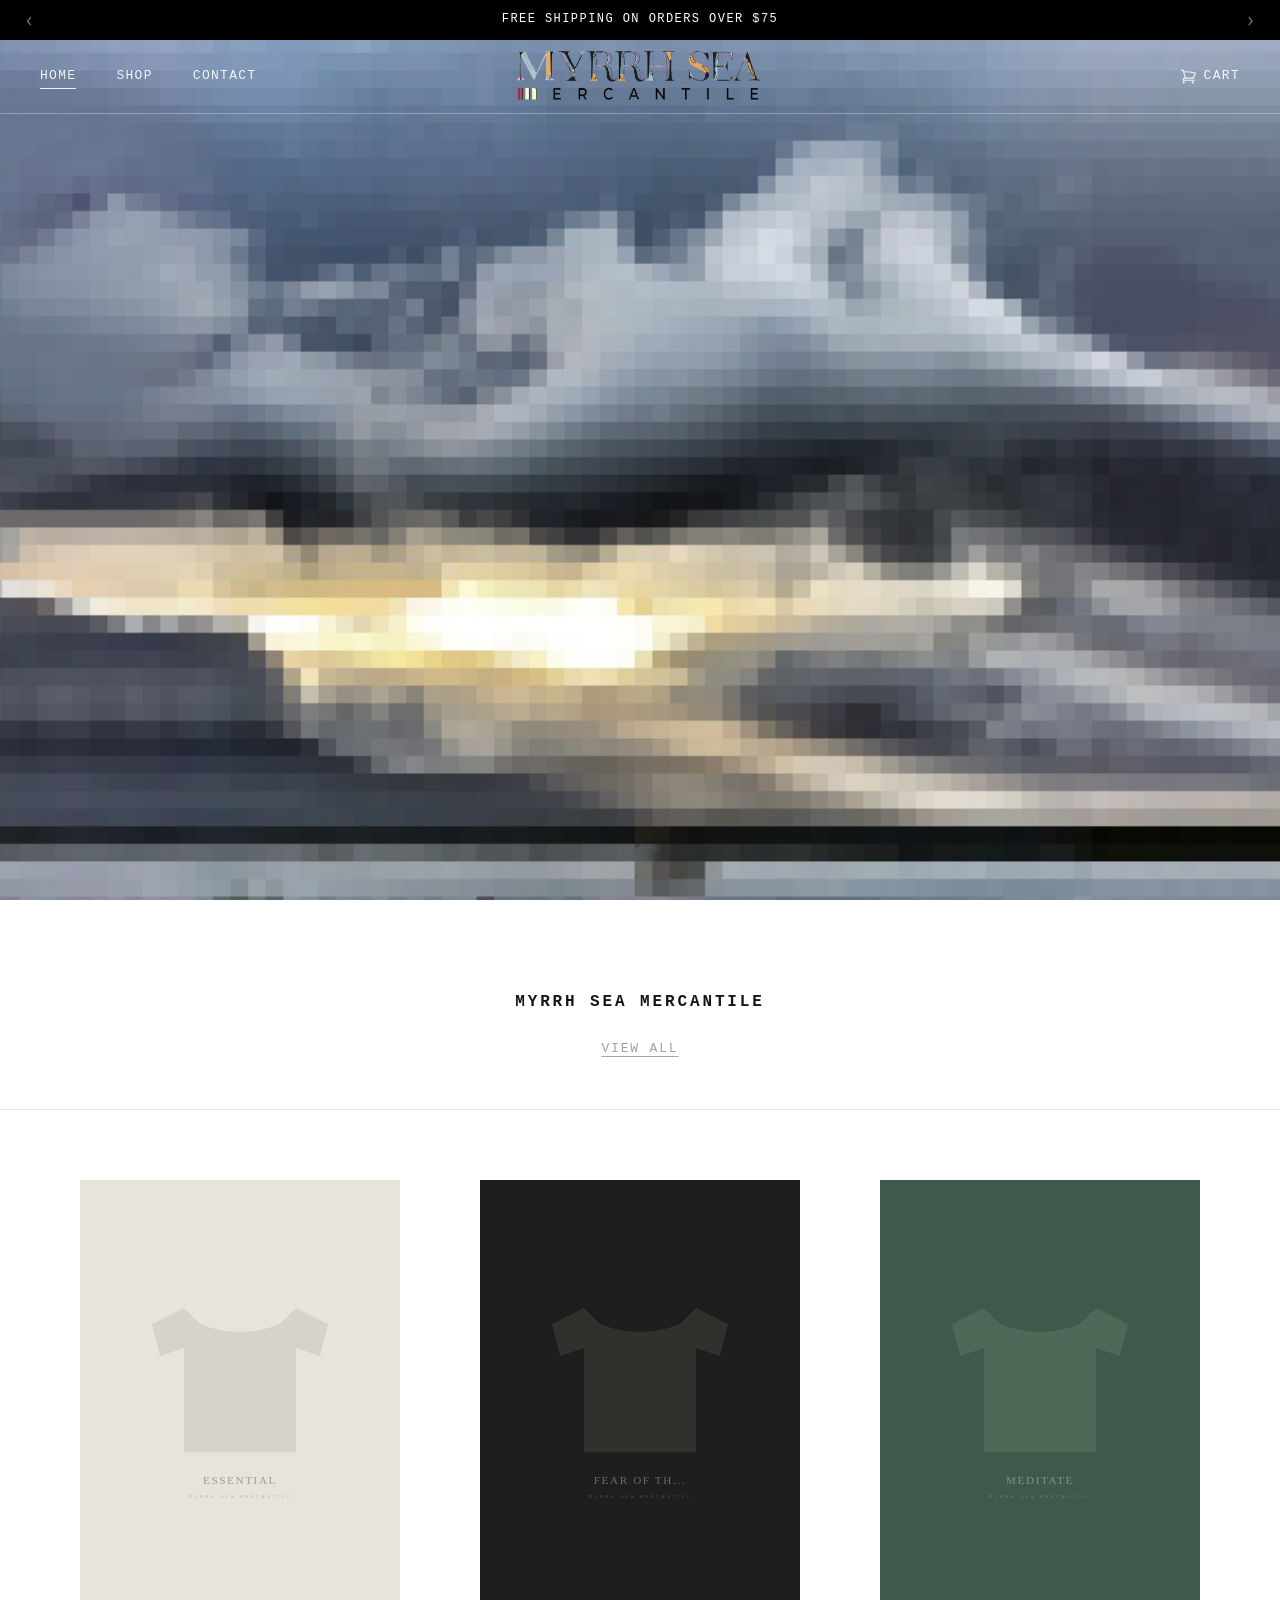
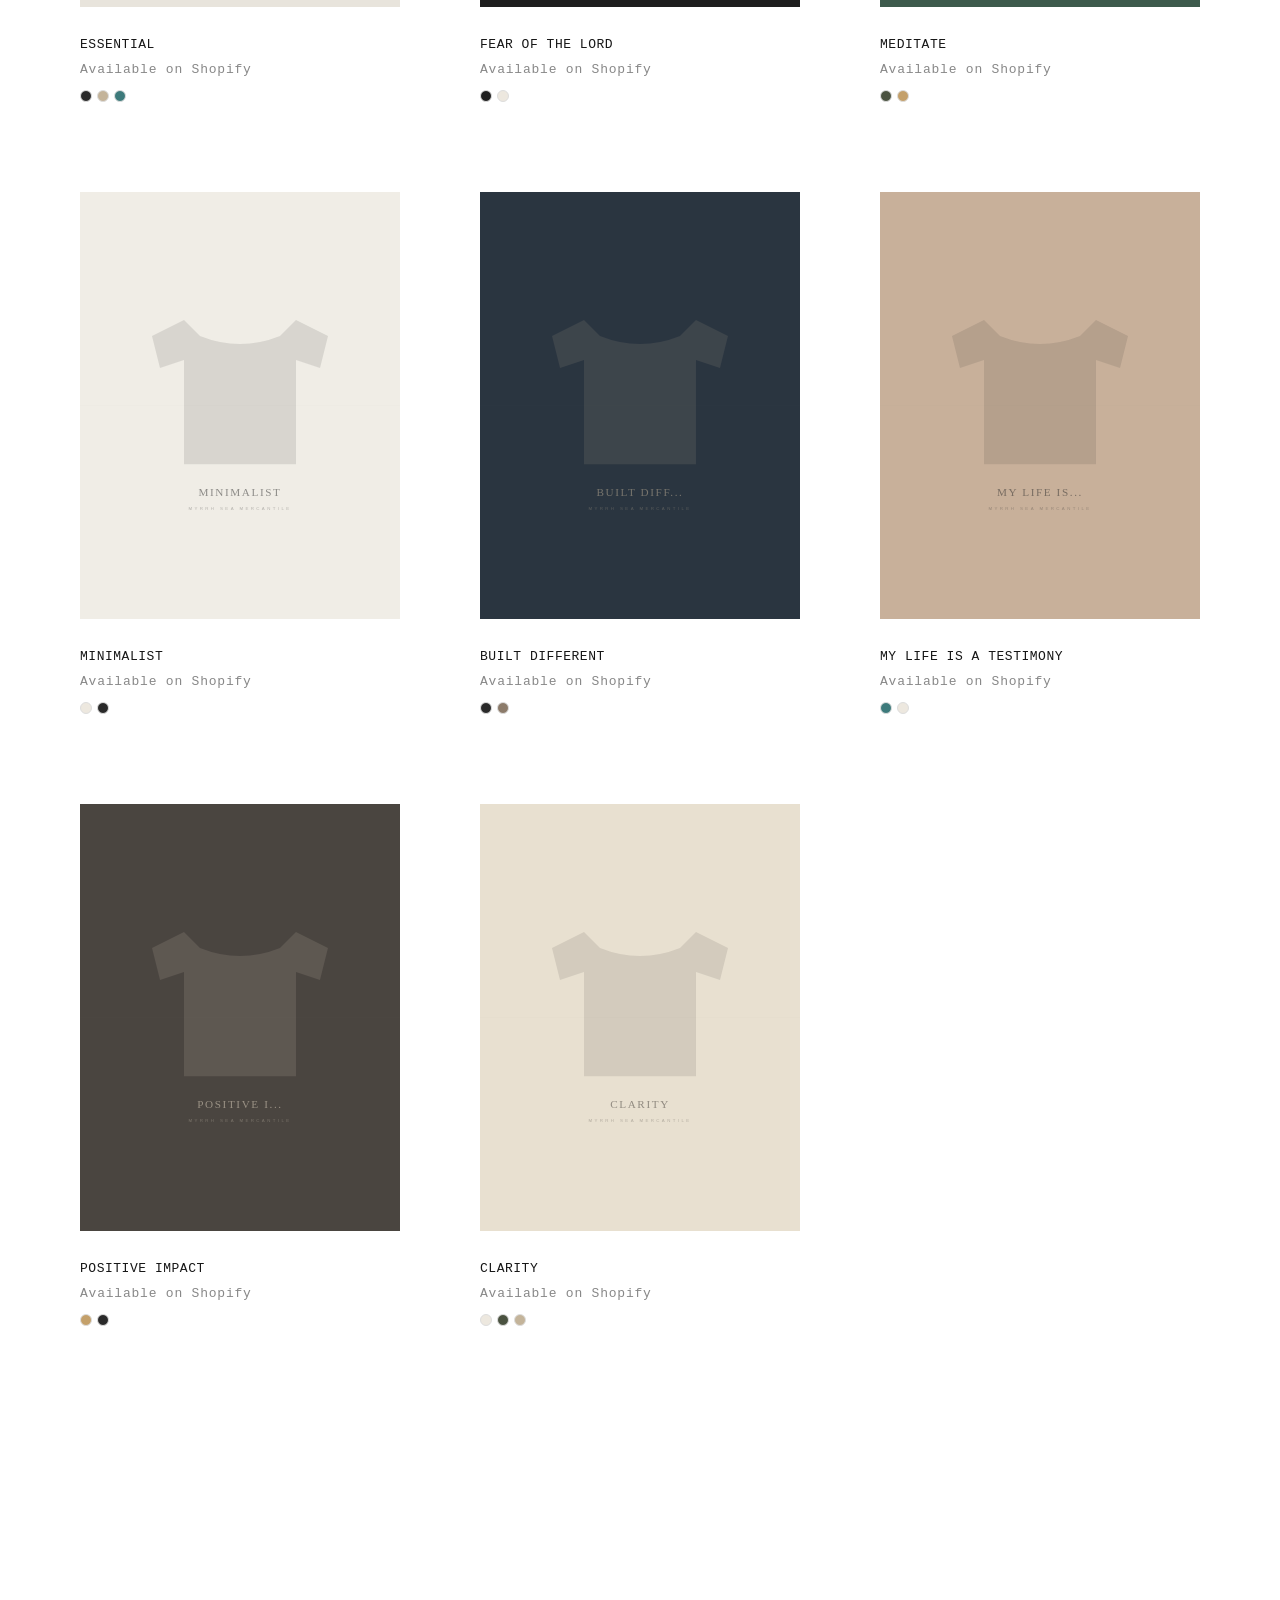
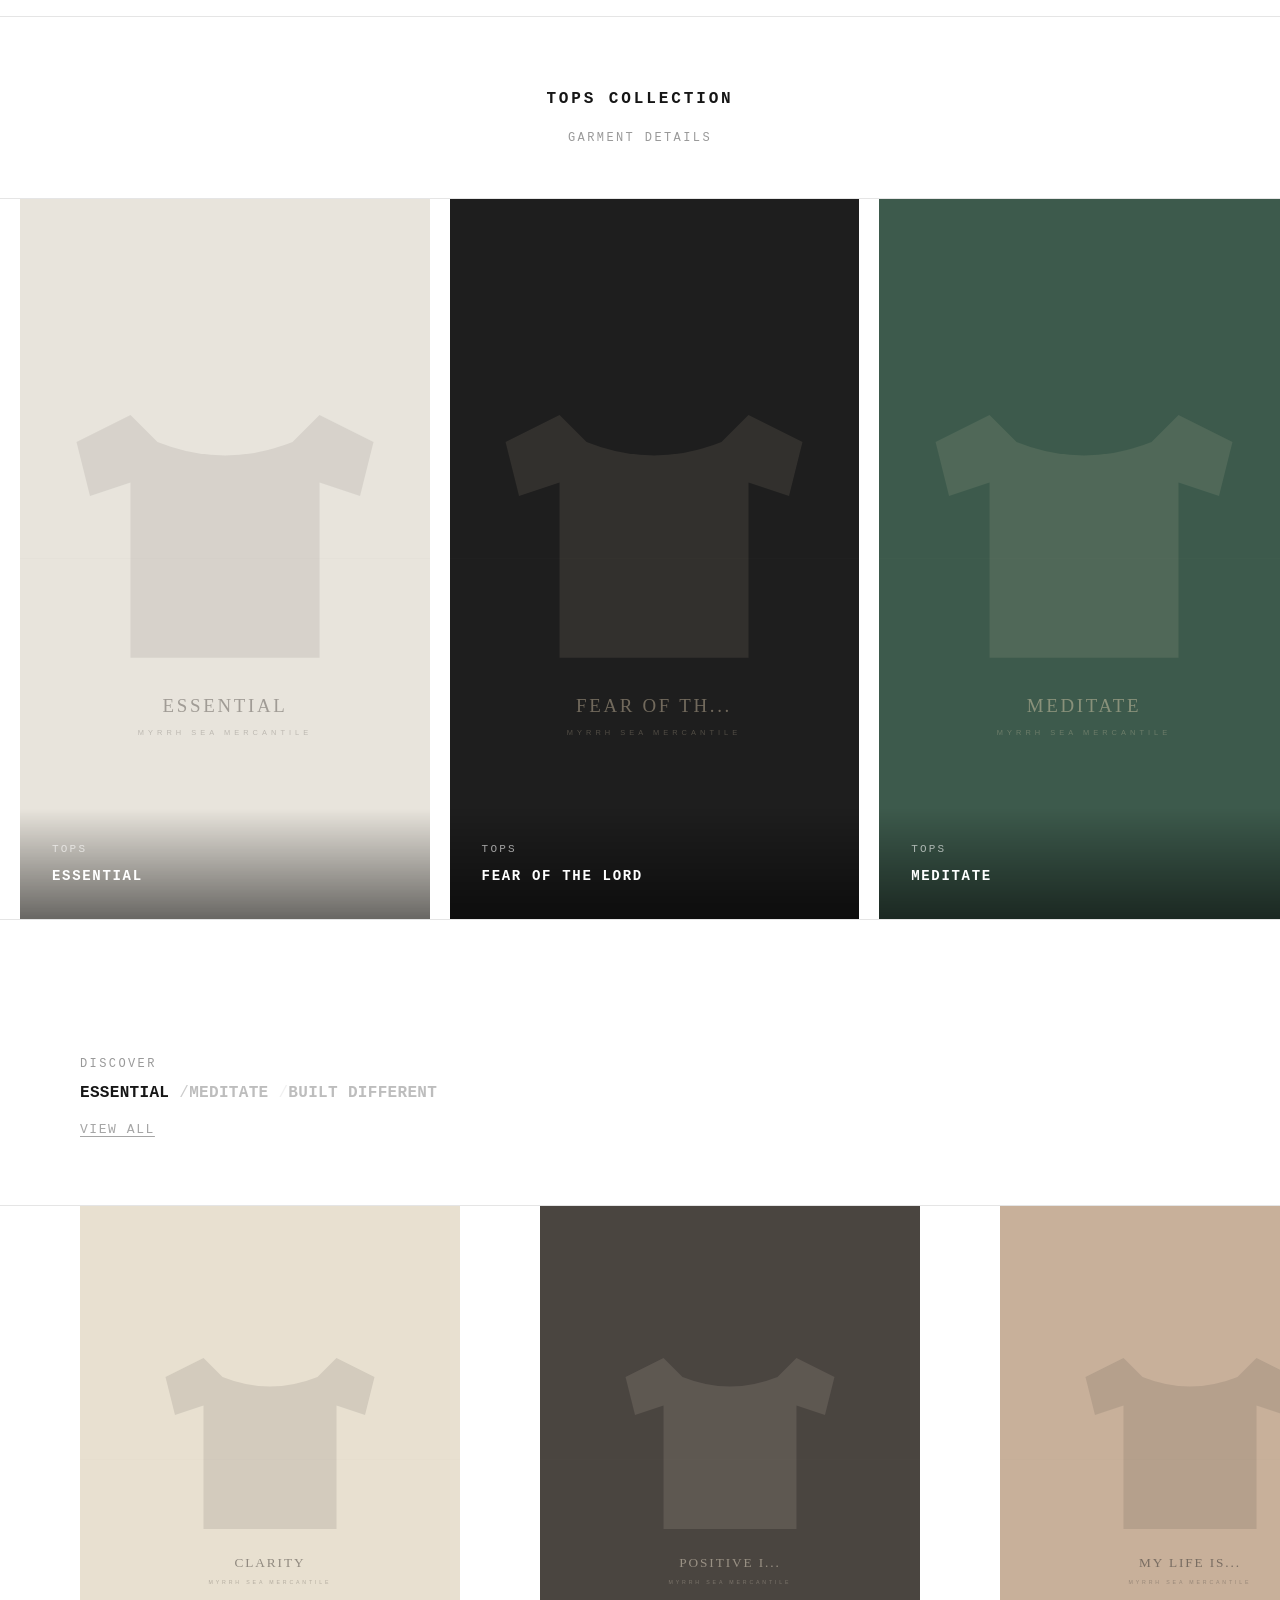
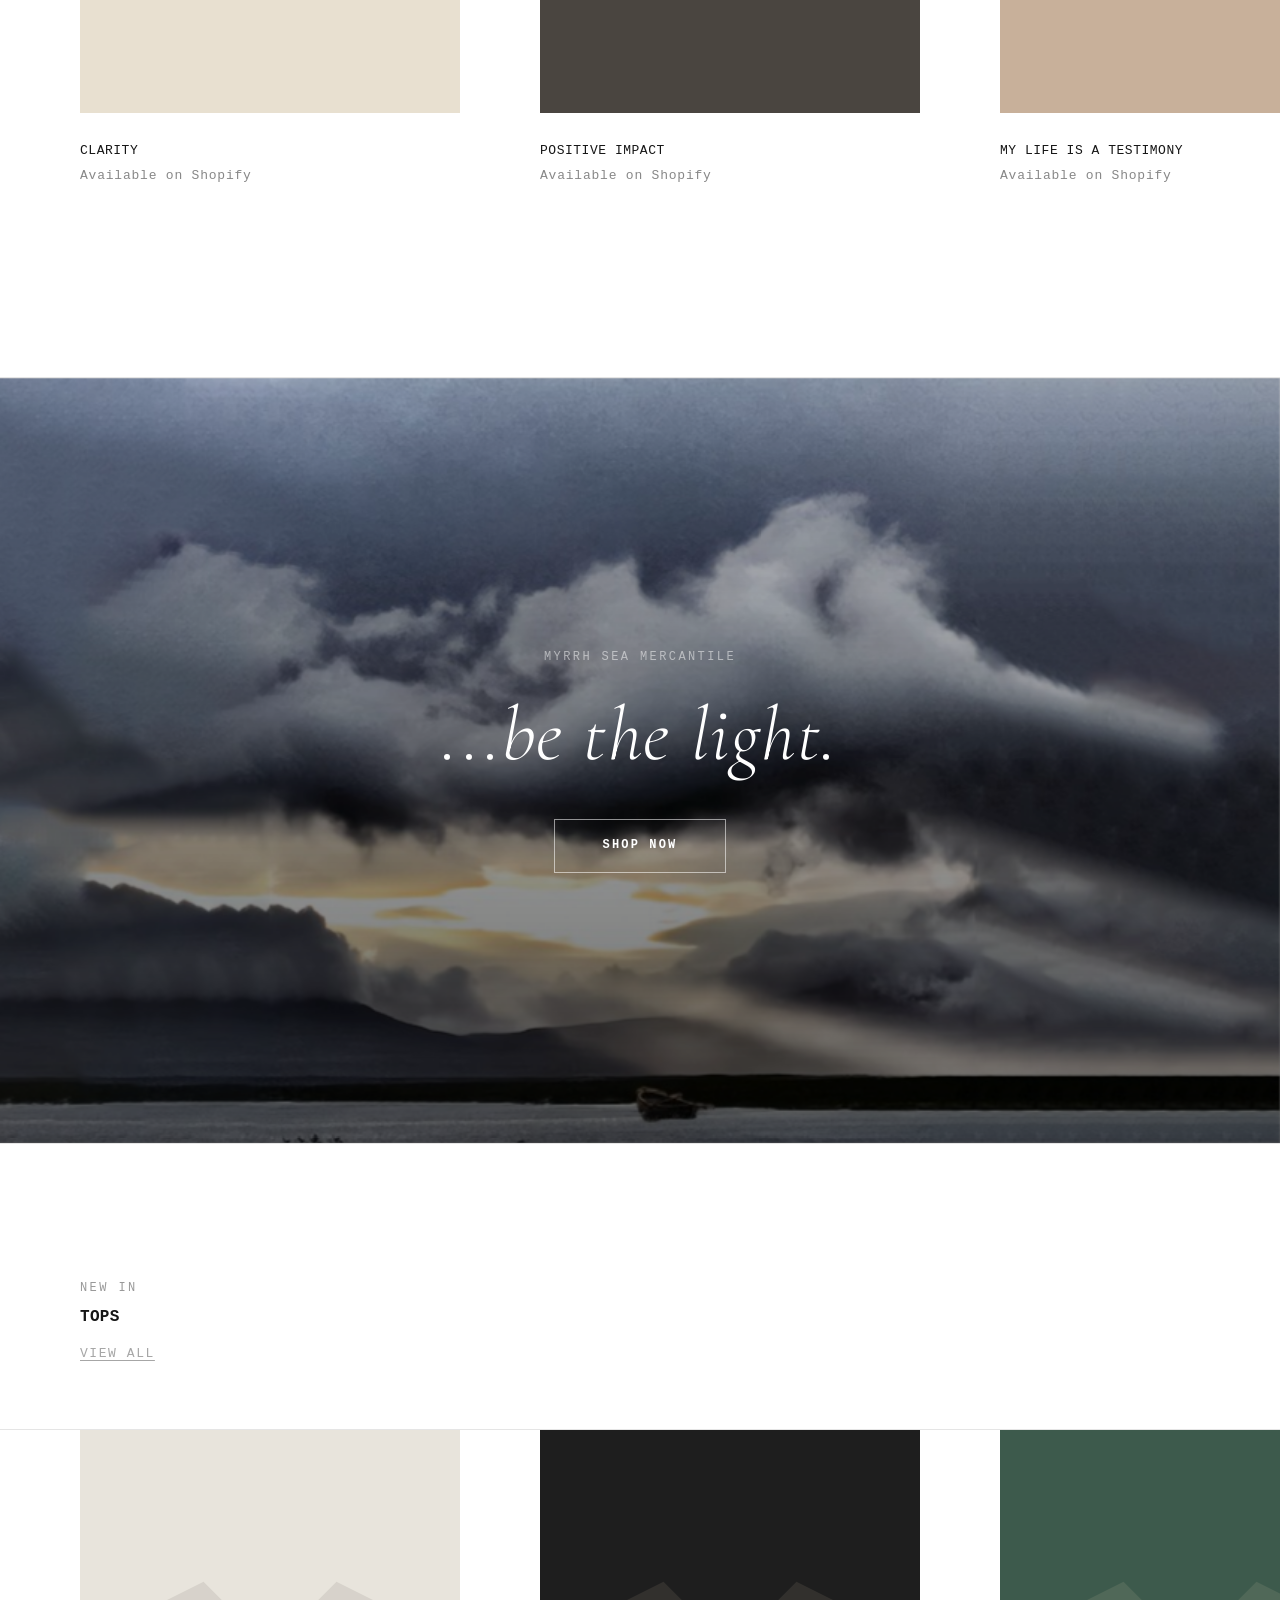
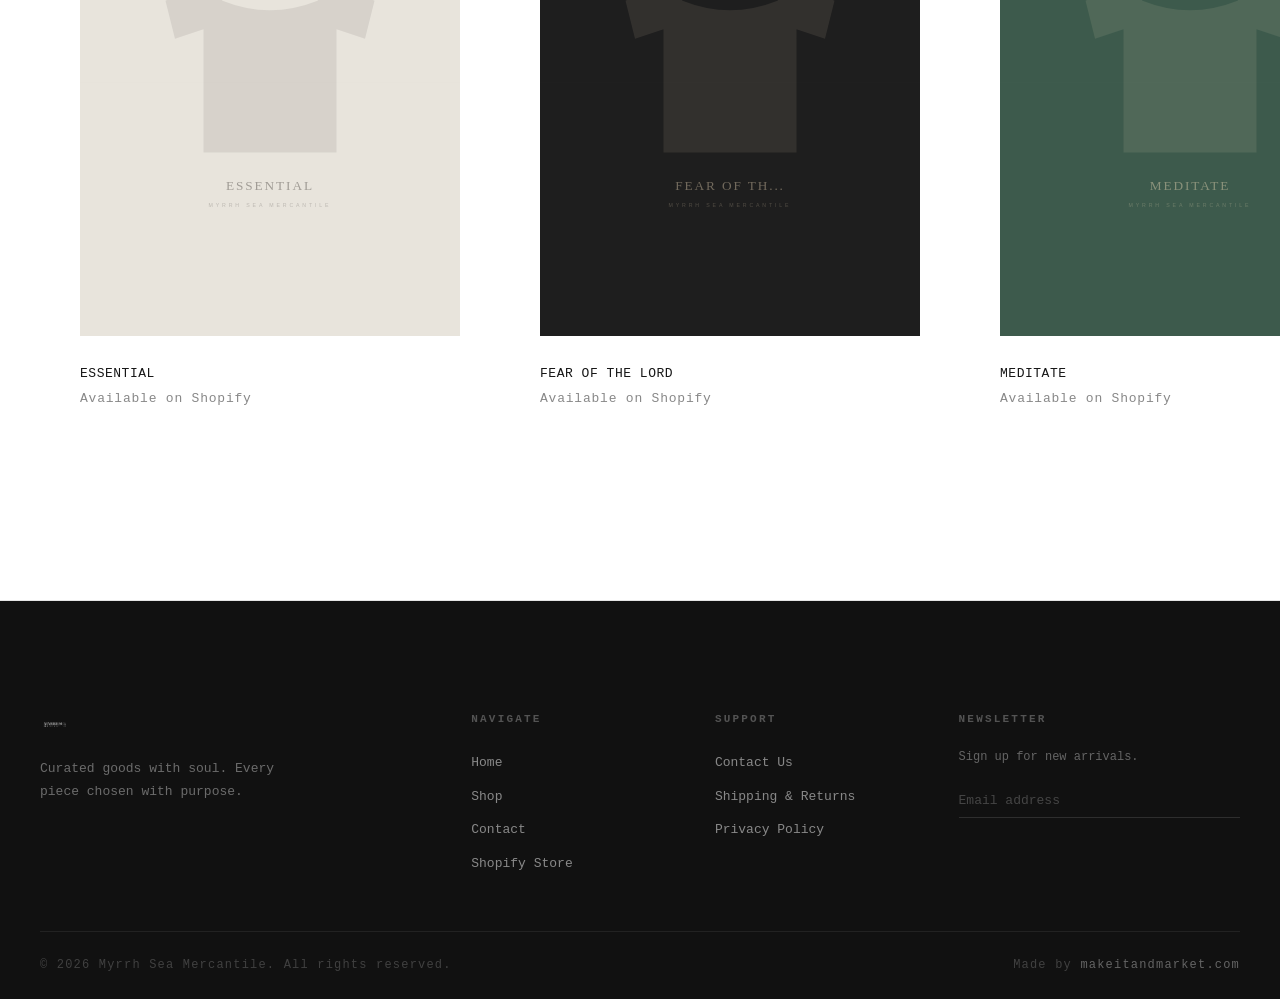
==== commit 4a731eea: "Remove setHeroHeight function from index.html Removed the setHeroHeight function and its event liste" ====
--- a/index.html
+++ b/index.html
@@ -5,23 +5,6 @@
 <meta name="viewport" content="width=device-width, initial-scale=1.0">
 <title>Myrrh Sea Mercantile — Goods with Soul</title>
 <meta name="description" content="Myrrh Sea Mercantile — curated tops collection. When the world gets darker, be the light.">
-<script>
-  function setHeroHeight() {
-    var hero = document.querySelector('.hero');
-    if (hero) {
-      // visualViewport is the most accurate — accounts for address bar
-      var h = (window.visualViewport ? window.visualViewport.height : window.innerHeight);
-      hero.style.minHeight = h + 'px';
-    }
-  }
-  // Run on every possible trigger
-  window.addEventListener('load', setHeroHeight);
-  window.addEventListener('resize', setHeroHeight);
-  window.addEventListener('orientationchange', setHeroHeight);
-  if (window.visualViewport) {
-    window.visualViewport.addEventListener('resize', setHeroHeight);
-  }
-</script>
 <link rel="stylesheet" href="css/main.css">
 </head>
 <body class="home">
--- a/css/main.css
+++ b/css/main.css
@@ -227,25 +227,25 @@
 .page-offset { padding-top: 74px; }
 
 /* ═══════════════════════════════════════════
-   HERO — homepage only
-   ═══════════════════════════════════════════ */
-.hero {
-  width: 100%;
-  overflow: hidden;
-  position: relative;
-  min-height: 100vh; /* JS fallback */
-}
-
+   HERO — homepage only, NO zoom, NO animation
+   ═══════════════════════════════════════════ */
+.hero { width: 100%; overflow: hidden; position: relative; }
 .hero img {
   width: 100%;
-  height: 100vh;        /* fallback */
-  height: 100dvh;       /* dynamic — adjusts as address bar shows/hides */
+  height: 100vh;
+  height: 100svh;
+  min-height: 500px;
+  max-height: 100vh;
   object-fit: cover;
   object-position: center center;
   display: block;
   animation: none;
   transform: none;
 }
+@supports (height: 100svh) {
+  .hero img { height: 100svh; }
+}
+
 /* ═══════════════════════════════════════════
    PAGE HEADER — inner pages
    ═══════════════════════════════════════════ */
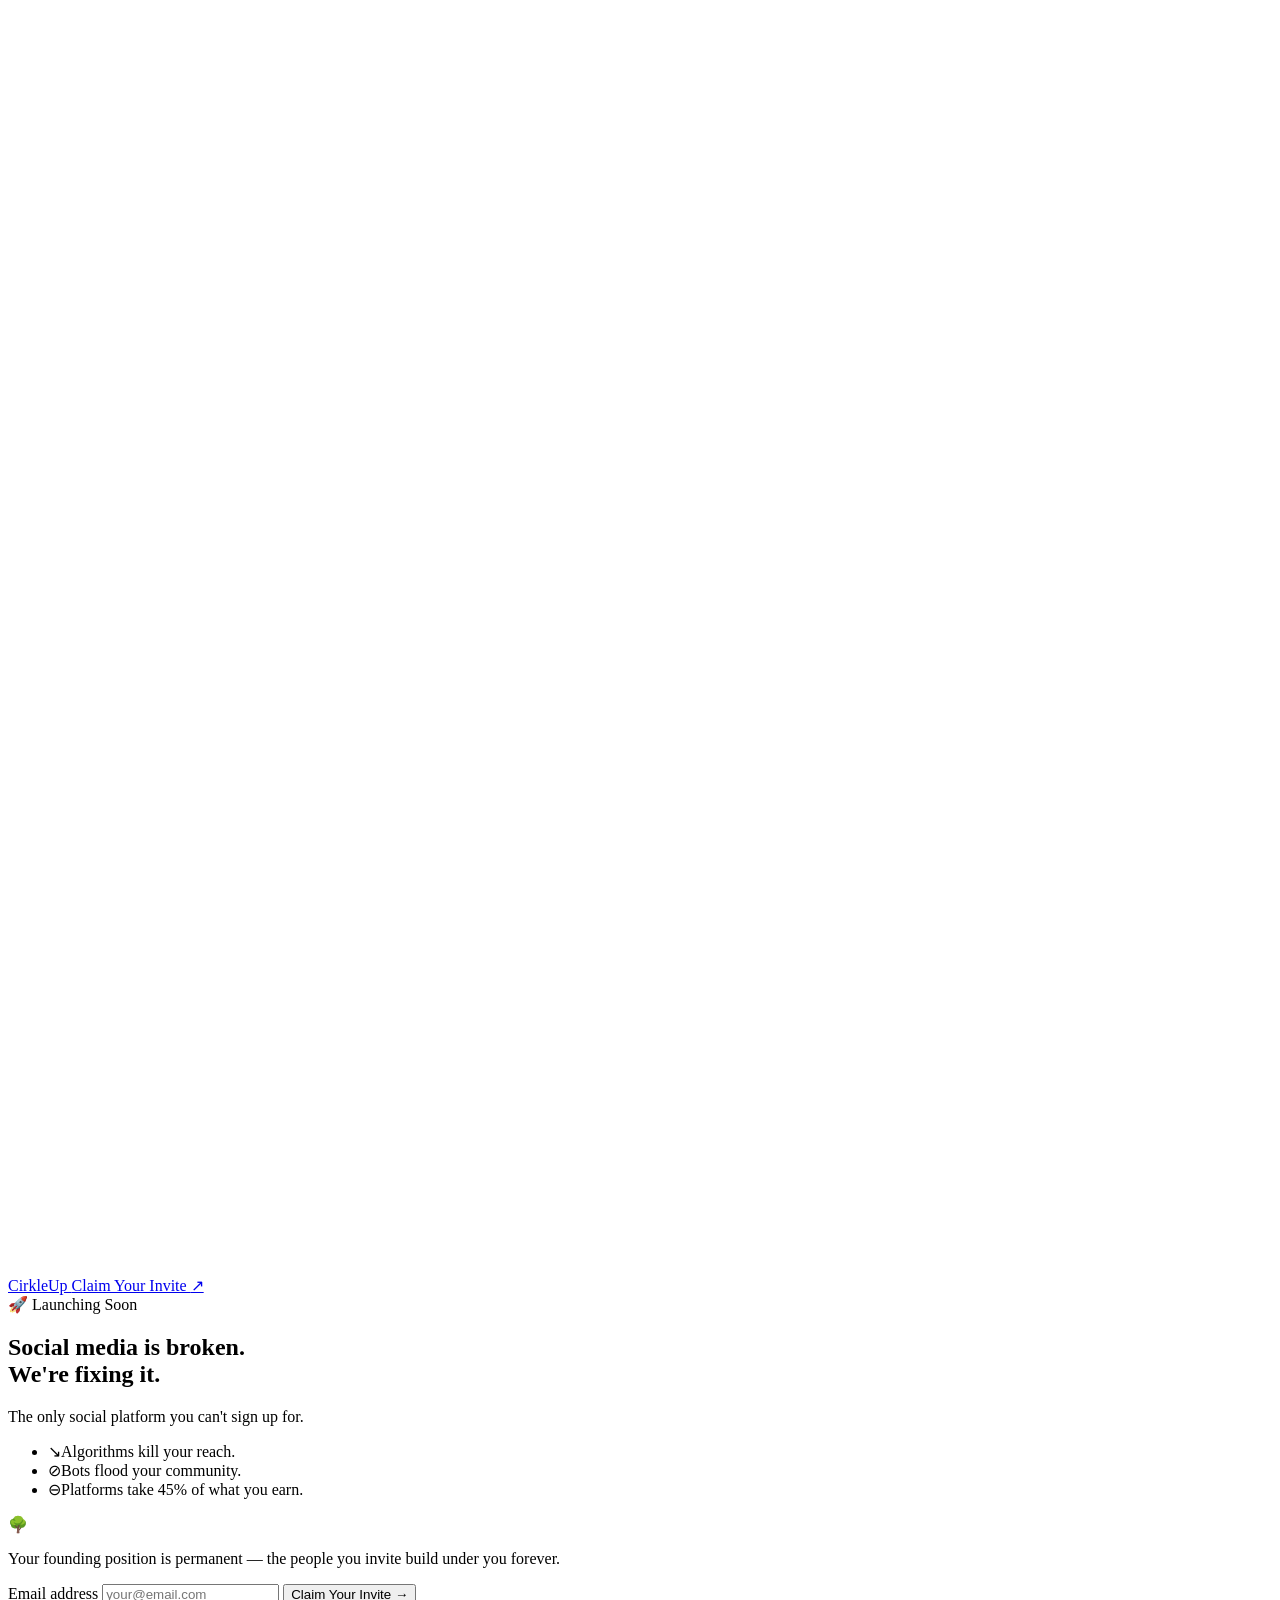
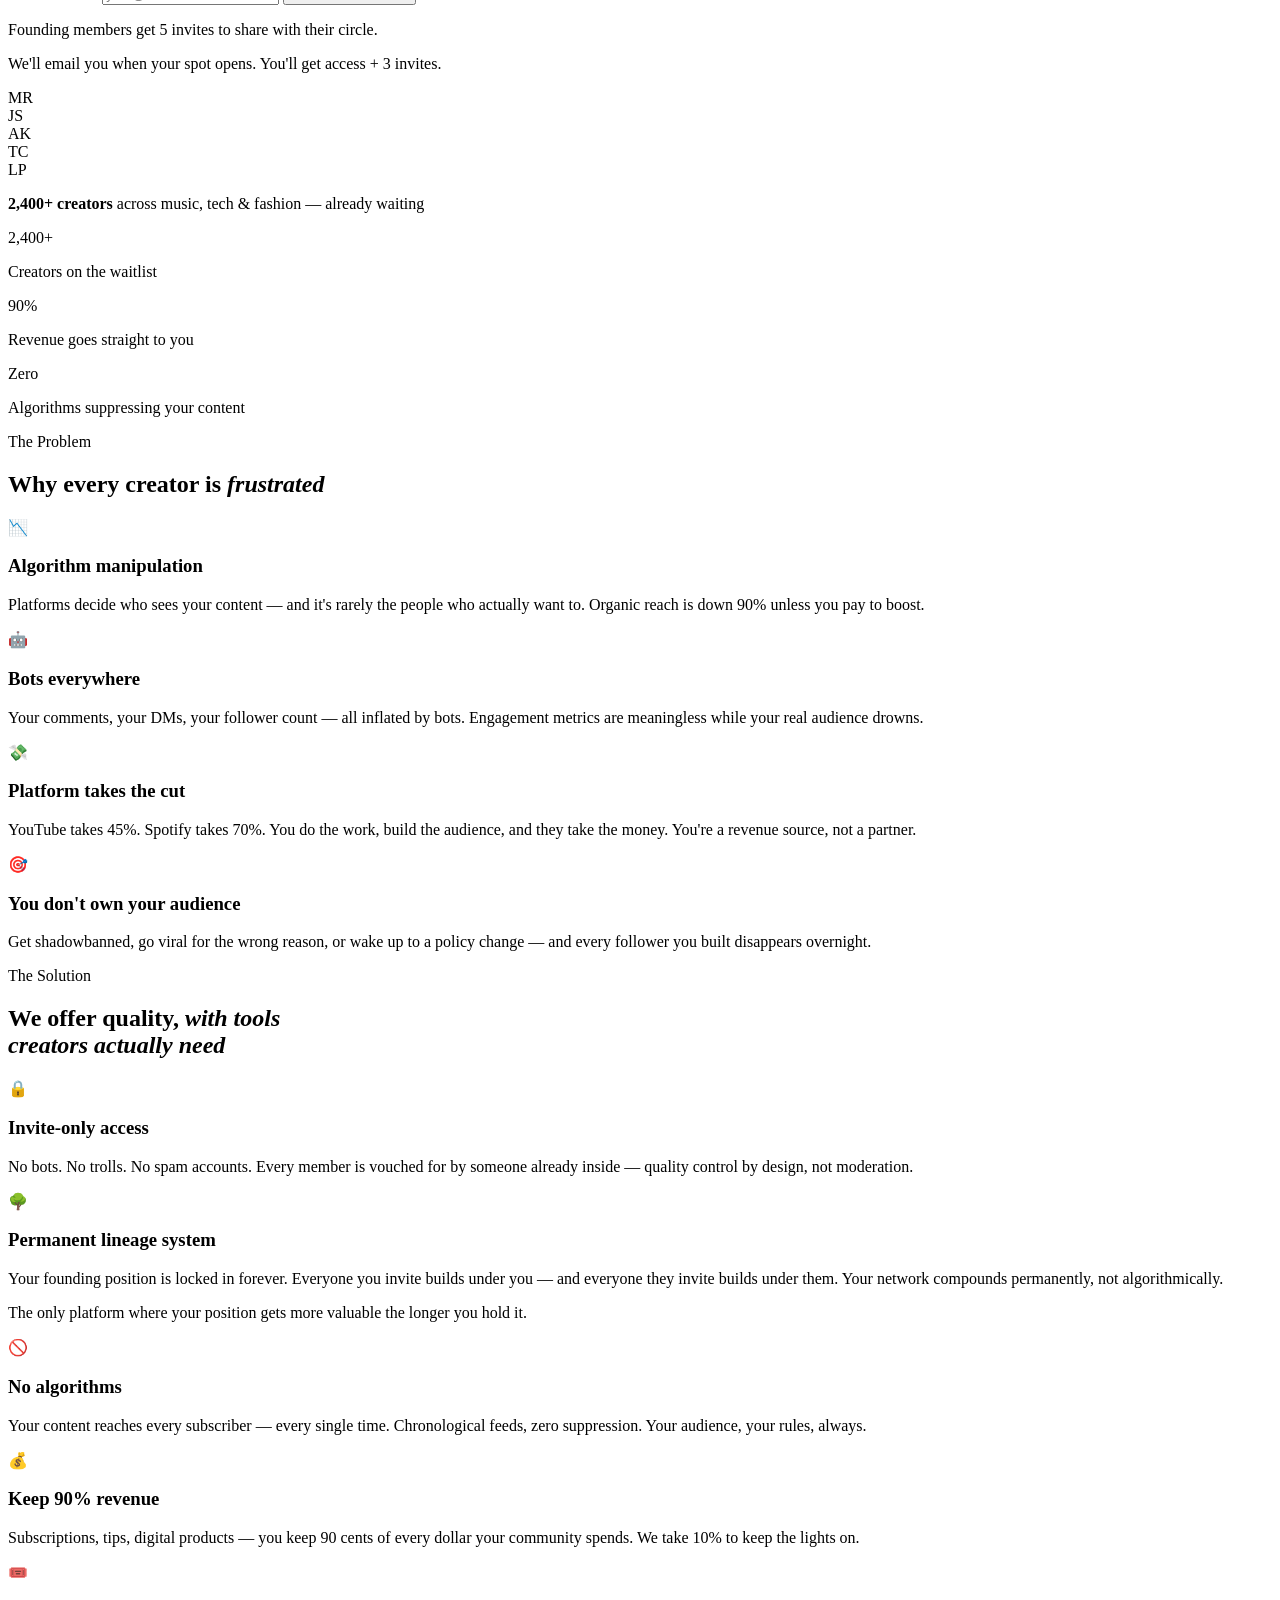
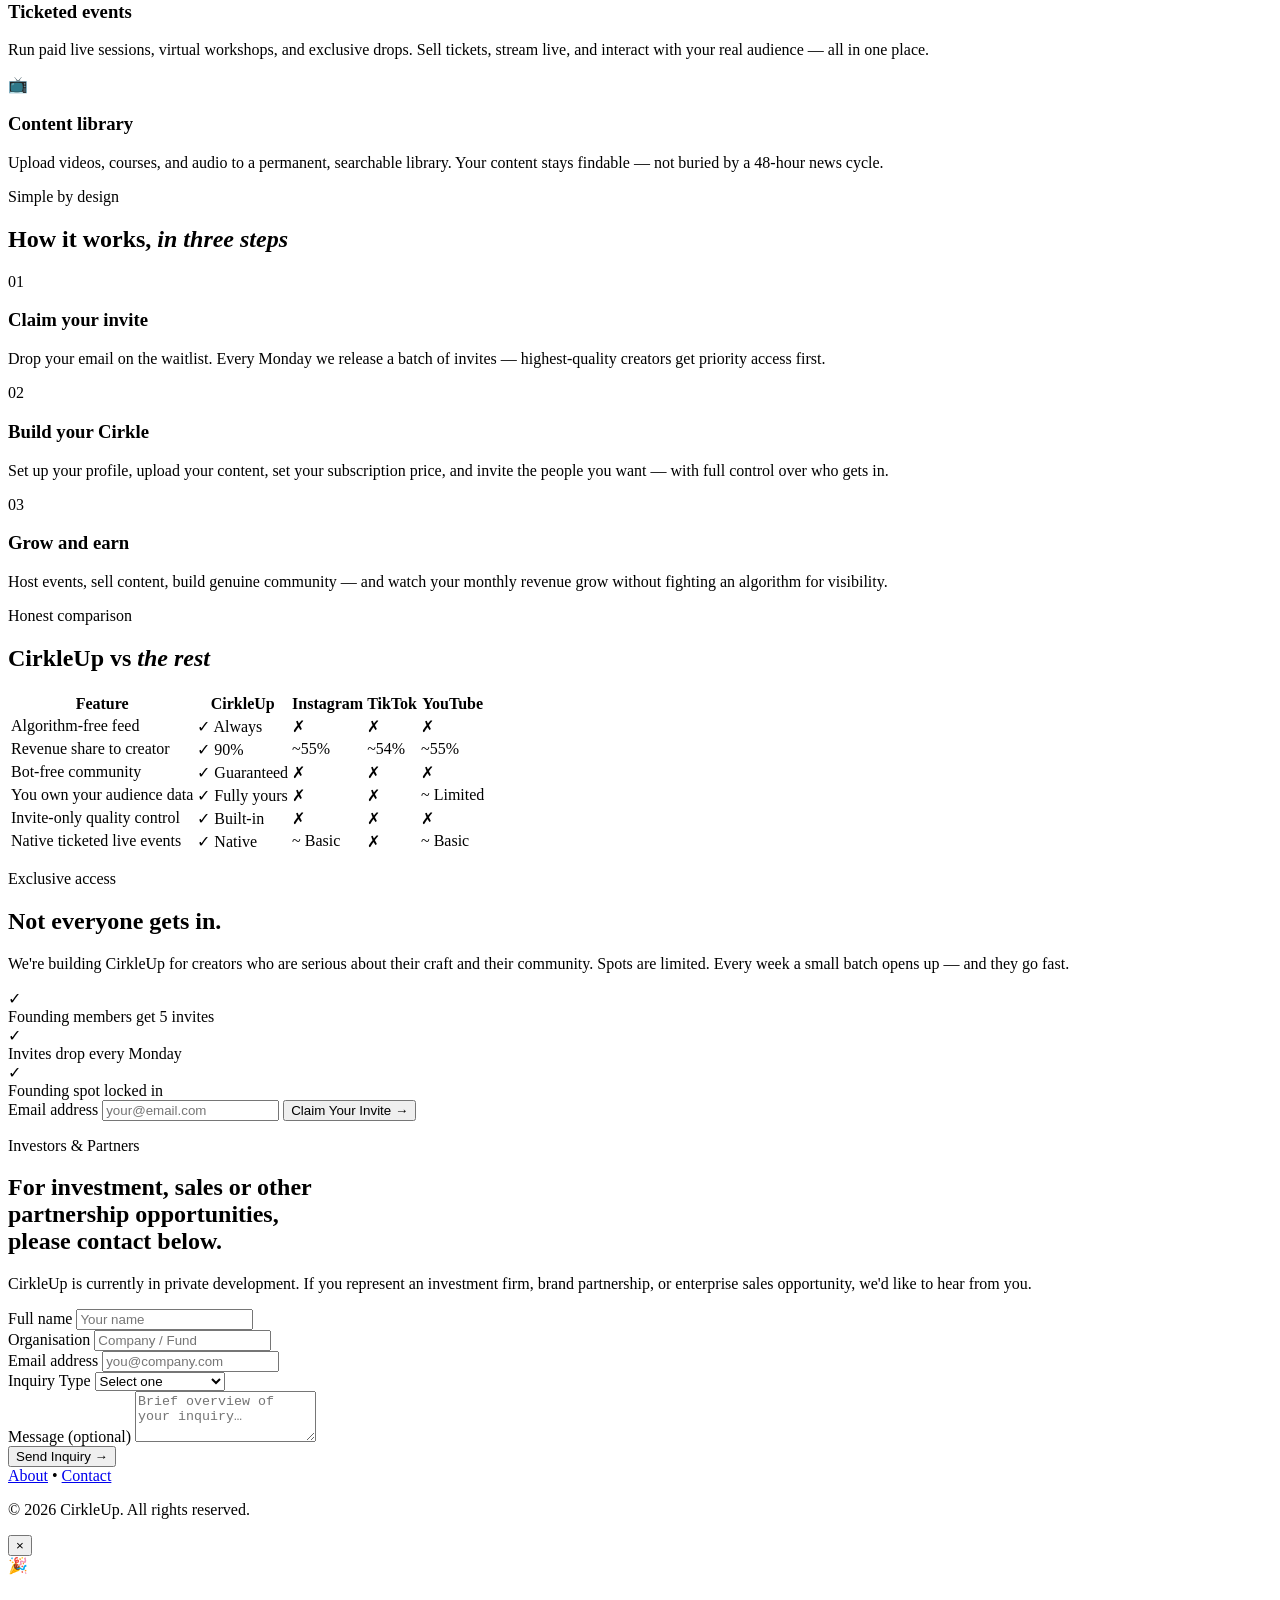
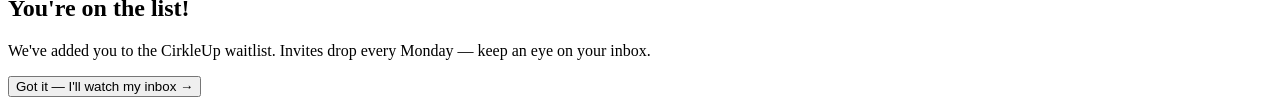
==== commit 0279ca52: "Update index.html" ====
--- a/index.html
+++ b/index.html
@@ -1,285 +1,429 @@
 <!DOCTYPE html>
 <html lang="en">
 <head>
-<meta charset="UTF-8">
-<meta name="viewport" content="width=device-width, initial-scale=1.0">
-<title>Myrrh Sea Mercantile — Goods with Soul</title>
-<meta name="description" content="Myrrh Sea Mercantile — curated tops collection. When the world gets darker, be the light.">
-<link rel="stylesheet" href="css/main.css">
+<meta charset="UTF-8"/>
+<meta name="viewport" content="width=device-width, initial-scale=1.0"/>
+<title>CirkleUp — Social Media, Fixed.</title>
+<meta name="description" content="Invite-only. Creator-first. No algorithms. Join 2,400+ creators on the waitlist."/>
+<meta property="og:title" content="CirkleUp — Social Media, Fixed."/>
+<meta property="og:description" content="The only social platform you can't sign up for. Request your invite."/>
+<meta property="og:type" content="website"/>
+<link rel="preconnect" href="https://fonts.googleapis.com"/>
+<link rel="preconnect" href="https://fonts.gstatic.com" crossorigin/>
+<link href="https://fonts.googleapis.com/css2?family=Space+Grotesk:wght@400;500;600;700&family=DM+Sans:opsz,wght@9..40,300;9..40,400;9..40,500;9..40,600&display=swap" rel="stylesheet"/>
+<link rel="stylesheet" href="css/styles.css"/>
 </head>
-<body class="home">
-  <!-- HERO -->
-<section class="hero">
-  <img src="images/heropix.jpeg" alt="Myrrh Sea Mercantile — Tops Collection">
-</section>
-
-<!-- ANNOUNCEMENT BAR -->
-<div class="ann" id="ann">
-  <button class="ann-btn" id="annP">&#8249;</button>
-  <div class="ann-body">
-    <span class="ann-msg on">Free shipping on orders over $75</span>
-    <span class="ann-msg">Myrrh Sea Mercantile &mdash; New Collection</span>
-    <span class="ann-msg">Tops now available &mdash; <a href="shop.html" style="color:#fff;text-decoration:underline">Shop Now</a></span>
-    <span class="ann-msg">When the world gets darker... be the light</span>
-  </div>
-  <button class="ann-btn" id="annN">&#8250;</button>
+<body>
+
+
+<!-- ═══════════════════════════════════════════
+     NAV
+═══════════════════════════════════════════ -->
+<header class="nav">
+  <div class="wrap nav-inner">
+    <a href="#" class="nav-logo">
+      <div class="logo-mark">
+        <svg viewBox="0 0 16 16" fill="none">
+          <circle cx="8" cy="8" r="6.5" stroke="white" stroke-width="2"/>
+          <circle cx="8" cy="8" r="2.5" fill="white"/>
+        </svg>
+      </div>
+      CirkleUp
+    </a>
+    <a href="#waitlist" class="btn btn-primary btn-sm">
+      Claim Your Invite <span class="arr">↗</span>
+    </a>
+  </div>
+</header>
+
+
+<!-- ═══════════════════════════════════════════
+     HERO
+═══════════════════════════════════════════ -->
+<section class="hero" id="home">
+  <div class="hero-bg">
+    <div class="hero-grid"></div>
+    <div class="hero-orb hero-orb-1"></div>
+    <div class="hero-orb hero-orb-2"></div>
+    <div class="hero-orb hero-orb-3"></div>
+  </div>
+
+  <div class="hero-content">
+
+    <div class="hero-badge">
+      <span class="badge-dot"></span>
+      🚀 Launching Soon
+    </div>
+
+    <h1>Social media is broken.<br><span class="accent">We're fixing it.</span></h1>
+
+    <p class="hero-mechanism">The only social platform you can't sign up for.</p>
+
+    <ul class="hero-bullets">
+      <li><span class="hb-icon" aria-hidden="true">↘</span>Algorithms kill your reach.</li>
+      <li><span class="hb-icon" aria-hidden="true">⊘</span>Bots flood your community.</li>
+      <li><span class="hb-icon" aria-hidden="true">⊖</span>Platforms take 45% of what you earn.</li>
+    </ul>
+
+    <div class="lineage-callout">
+      <span class="lineage-icon">🌳</span>
+      <p>Your founding position is permanent — the people you invite build under you forever.</p>
+    </div>
+
+    <div class="hero-form-wrap" id="waitlist">
+      <form class="hero-form" id="heroForm" novalidate>
+        <label for="heroEmail" class="sr-only">Email address</label>
+        <input
+          type="email" id="heroEmail" name="email"
+          class="hero-input" placeholder="your@email.com"
+          autocomplete="email" required
+        />
+        <button type="submit" class="btn btn-primary btn-md" id="heroBtn">
+          Claim Your Invite <span class="arr">→</span>
+        </button>
+      </form>
+      <span class="input-err" id="heroErr"></span>
+      <p class="invite-note">Founding members get 5 invites to share with their circle.</p>
+      <p class="what-next">We'll email you when your spot opens. You'll get access + 3 invites.</p>
+    </div>
+
+    <div class="social-proof">
+      <div class="avatar-stack">
+        <div class="av av-1">MR</div>
+        <div class="av av-2">JS</div>
+        <div class="av av-3">AK</div>
+        <div class="av av-4">TC</div>
+        <div class="av av-5">LP</div>
+      </div>
+      <p class="proof-text">
+        <strong>2,400+ creators</strong> across music, tech &amp; fashion — already waiting
+      </p>
+    </div>
+
+  </div>
+</section>
+
+
+<!-- ═══════════════════════════════════════════
+     STATS BAR
+═══════════════════════════════════════════ -->
+<div class="stats-section">
+  <div class="stats-inner reveal">
+    <div class="stat">
+      <p class="stat-num">2,400+</p>
+      <p class="stat-label">Creators on the waitlist</p>
+    </div>
+    <div class="stat">
+      <p class="stat-num">90%</p>
+      <p class="stat-label">Revenue goes straight to you</p>
+    </div>
+    <div class="stat">
+      <p class="stat-num">Zero</p>
+      <p class="stat-label">Algorithms suppressing your content</p>
+    </div>
+  </div>
 </div>
 
-<!-- HEADER -->
-<header id="hdr">
-  <div class="hdr-g">
-    <nav class="hn-l">
-      <a href="index.html" class="active">Home</a>
-      <a href="shop.html">Shop</a>
-      <a href="contact.html">Contact</a>
+
+<!-- ═══════════════════════════════════════════
+     PROBLEM
+═══════════════════════════════════════════ -->
+<section class="section section--dark" id="problem">
+  <div class="wrap">
+    <div class="section-header">
+      <p class="section-tag reveal">The Problem</p>
+      <h2 class="reveal d1">Why every creator is <em class="on-dark">frustrated</em></h2>
+    </div>
+    <div class="problem-grid">
+      <article class="problem-card reveal">
+        <span class="prob-icon">📉</span>
+        <h3>Algorithm manipulation</h3>
+        <p>Platforms decide who sees your content — and it's rarely the people who actually want to. Organic reach is down 90% unless you pay to boost.</p>
+      </article>
+      <article class="problem-card reveal d1">
+        <span class="prob-icon">🤖</span>
+        <h3>Bots everywhere</h3>
+        <p>Your comments, your DMs, your follower count — all inflated by bots. Engagement metrics are meaningless while your real audience drowns.</p>
+      </article>
+      <article class="problem-card reveal d2">
+        <span class="prob-icon">💸</span>
+        <h3>Platform takes the cut</h3>
+        <p>YouTube takes 45%. Spotify takes 70%. You do the work, build the audience, and they take the money. You're a revenue source, not a partner.</p>
+      </article>
+      <article class="problem-card reveal d3">
+        <span class="prob-icon">🎯</span>
+        <h3>You don't own your audience</h3>
+        <p>Get shadowbanned, go viral for the wrong reason, or wake up to a policy change — and every follower you built disappears overnight.</p>
+      </article>
+    </div>
+  </div>
+</section>
+
+
+<!-- ═══════════════════════════════════════════
+     SOLUTION / FEATURES
+═══════════════════════════════════════════ -->
+<section class="section section--soft" id="features">
+  <div class="wrap">
+    <div class="section-header">
+      <p class="section-tag reveal">The Solution</p>
+      <h2 class="reveal d1">We offer quality, <em>with tools<br>creators actually need</em></h2>
+    </div>
+    <div class="features-grid">
+      <article class="feat-card reveal">
+        <div class="feat-icon">🔒</div>
+        <h3>Invite-only access</h3>
+        <p>No bots. No trolls. No spam accounts. Every member is vouched for by someone already inside — quality control by design, not moderation.</p>
+      </article>
+      <article class="feat-card feat-card--highlight reveal d1">
+        <div class="feat-icon">🌳</div>
+        <h3>Permanent lineage system</h3>
+        <p>Your founding position is locked in forever. Everyone you invite builds under you — and everyone they invite builds under them. Your network compounds permanently, not algorithmically.</p>
+        <p class="feat-highlight-line">The only platform where your position gets more valuable the longer you hold it.</p>
+      </article>
+      <article class="feat-card reveal d2">
+        <div class="feat-icon">🚫</div>
+        <h3>No algorithms</h3>
+        <p>Your content reaches every subscriber — every single time. Chronological feeds, zero suppression. Your audience, your rules, always.</p>
+      </article>
+      <article class="feat-card reveal d1">
+        <div class="feat-icon">💰</div>
+        <h3>Keep 90% revenue</h3>
+        <p>Subscriptions, tips, digital products — you keep 90 cents of every dollar your community spends. We take 10% to keep the lights on.</p>
+      </article>
+      <article class="feat-card reveal d2">
+        <div class="feat-icon">🎟️</div>
+        <h3>Ticketed events</h3>
+        <p>Run paid live sessions, virtual workshops, and exclusive drops. Sell tickets, stream live, and interact with your real audience — all in one place.</p>
+      </article>
+      <article class="feat-card reveal d3">
+        <div class="feat-icon">📺</div>
+        <h3>Content library</h3>
+        <p>Upload videos, courses, and audio to a permanent, searchable library. Your content stays findable — not buried by a 48-hour news cycle.</p>
+      </article>
+    </div>
+  </div>
+</section>
+
+
+<!-- ═══════════════════════════════════════════
+     HOW IT WORKS
+═══════════════════════════════════════════ -->
+<section class="section" id="how-it-works">
+  <div class="wrap">
+    <div class="section-header">
+      <p class="section-tag reveal">Simple by design</p>
+      <h2 class="reveal d1">How it works, <em>in three steps</em></h2>
+    </div>
+    <div class="steps-grid">
+      <div class="step reveal">
+        <div class="step-num">01</div>
+        <h3>Claim your invite</h3>
+        <p>Drop your email on the waitlist. Every Monday we release a batch of invites — highest-quality creators get priority access first.</p>
+      </div>
+      <div class="step reveal d1">
+        <div class="step-num">02</div>
+        <h3>Build your Cirkle</h3>
+        <p>Set up your profile, upload your content, set your subscription price, and invite the people you want — with full control over who gets in.</p>
+      </div>
+      <div class="step reveal d2">
+        <div class="step-num">03</div>
+        <h3>Grow and earn</h3>
+        <p>Host events, sell content, build genuine community — and watch your monthly revenue grow without fighting an algorithm for visibility.</p>
+      </div>
+    </div>
+  </div>
+</section>
+
+
+<!-- ═══════════════════════════════════════════
+     COMPARISON TABLE
+═══════════════════════════════════════════ -->
+<section class="section section--dark" id="comparison">
+  <div class="wrap">
+    <div class="section-header">
+      <p class="section-tag reveal">Honest comparison</p>
+      <h2 class="reveal d1">CirkleUp vs <em class="on-dark">the rest</em></h2>
+    </div>
+    <div class="table-wrap reveal d1">
+      <table class="cmp-table">
+        <thead>
+          <tr>
+            <th class="col-feat">Feature</th>
+            <th class="col-us">CirkleUp</th>
+            <th>Instagram</th>
+            <th>TikTok</th>
+            <th>YouTube</th>
+          </tr>
+        </thead>
+        <tbody>
+          <tr>
+            <td class="col-feat">Algorithm-free feed</td>
+            <td class="col-us"><span class="ck">✓</span> Always</td>
+            <td><span class="cx">✗</span></td>
+            <td><span class="cx">✗</span></td>
+            <td><span class="cx">✗</span></td>
+          </tr>
+          <tr>
+            <td class="col-feat">Revenue share to creator</td>
+            <td class="col-us"><span class="ck">✓</span> 90%</td>
+            <td>~55%</td>
+            <td>~54%</td>
+            <td>~55%</td>
+          </tr>
+          <tr>
+            <td class="col-feat">Bot-free community</td>
+            <td class="col-us"><span class="ck">✓</span> Guaranteed</td>
+            <td><span class="cx">✗</span></td>
+            <td><span class="cx">✗</span></td>
+            <td><span class="cx">✗</span></td>
+          </tr>
+          <tr>
+            <td class="col-feat">You own your audience data</td>
+            <td class="col-us"><span class="ck">✓</span> Fully yours</td>
+            <td><span class="cx">✗</span></td>
+            <td><span class="cx">✗</span></td>
+            <td>~ Limited</td>
+          </tr>
+          <tr>
+            <td class="col-feat">Invite-only quality control</td>
+            <td class="col-us"><span class="ck">✓</span> Built-in</td>
+            <td><span class="cx">✗</span></td>
+            <td><span class="cx">✗</span></td>
+            <td><span class="cx">✗</span></td>
+          </tr>
+          <tr>
+            <td class="col-feat">Native ticketed live events</td>
+            <td class="col-us"><span class="ck">✓</span> Native</td>
+            <td>~ Basic</td>
+            <td><span class="cx">✗</span></td>
+            <td>~ Basic</td>
+          </tr>
+        </tbody>
+      </table>
+    </div>
+  </div>
+</section>
+
+
+<!-- ═══════════════════════════════════════════
+     FINAL CTA
+═══════════════════════════════════════════ -->
+<section class="cta-section" id="cta">
+  <div class="cta-bg"></div>
+  <div class="cta-inner">
+    <p class="cta-eyebrow reveal">Exclusive access</p>
+    <h2 class="reveal d1">Not everyone gets in.</h2>
+    <p class="reveal d2">We're building CirkleUp for creators who are serious about their craft and their community. Spots are limited. Every week a small batch opens up — and they go fast.</p>
+    <div class="cta-checks reveal d2">
+      <div class="cta-check"><div class="cta-dot">✓</div>Founding members get 5 invites</div>
+      <div class="cta-check"><div class="cta-dot">✓</div>Invites drop every Monday</div>
+      <div class="cta-check"><div class="cta-dot">✓</div>Founding spot locked in</div>
+    </div>
+    <div class="reveal d3">
+      <form class="cta-form" id="ctaForm" novalidate>
+        <label for="ctaEmail" class="sr-only">Email address</label>
+        <input
+          type="email" id="ctaEmail" name="email"
+          class="hero-input" placeholder="your@email.com"
+          autocomplete="email" required
+        />
+        <button type="submit" class="btn btn-primary btn-lg" id="ctaBtn">
+          Claim Your Invite <span class="arr">→</span>
+        </button>
+      </form>
+      <span class="input-err" id="ctaErr"></span>
+    </div>
+  </div>
+</section>
+
+
+<!-- ═══════════════════════════════════════════
+     INVESTOR & PARTNERSHIP CONTACT
+═══════════════════════════════════════════ -->
+<section class="contact-section" id="contact">
+  <div class="wrap">
+    <div class="contact-inner reveal">
+      <div class="contact-left">
+        <p class="section-tag">Investors &amp; Partners</p>
+        <h2 class="contact-headline">For investment, sales or other<br>partnership opportunities,<br>please contact below.</h2>
+        <p class="contact-sub">CirkleUp is currently in private development. If you represent an investment firm, brand partnership, or enterprise sales opportunity, we'd like to hear from you.</p>
+      </div>
+      <div class="contact-right">
+        <form class="contact-form" id="contactForm" novalidate>
+          <div class="contact-fields">
+            <div class="cfield">
+              <label for="cName" class="cfield-label">Full name</label>
+              <input type="text" id="cName" name="name" class="cinput" placeholder="Your name" autocomplete="name" required/>
+            </div>
+            <div class="cfield">
+              <label for="cOrg" class="cfield-label">Organisation</label>
+              <input type="text" id="cOrg" name="organisation" class="cinput" placeholder="Company / Fund" autocomplete="organization"/>
+            </div>
+            <div class="cfield">
+              <label for="cEmail" class="cfield-label">Email address</label>
+              <input type="email" id="cEmail" name="email" class="cinput" placeholder="you@company.com" autocomplete="email" required/>
+            </div>
+            <div class="cfield">
+              <label for="cType" class="cfield-label">Inquiry Type</label>
+              <select id="cType" name="type" class="cinput cselect">
+                <option value="" disabled selected>Select one</option>
+                <option value="investment">Investment</option>
+                <option value="sales">Sales / Enterprise</option>
+                <option value="partnership">Brand Partnership</option>
+                <option value="media">Press / Media</option>
+                <option value="other">Other</option>
+              </select>
+            </div>
+            <div class="cfield cfield--full">
+              <label for="cMsg" class="cfield-label">
+                Message <span class="cfield-optional">(optional)</span>
+              </label>
+              <textarea id="cMsg" name="message" class="cinput ctextarea" placeholder="Brief overview of your inquiry…" rows="3"></textarea>
+            </div>
+          </div>
+          <span class="input-err" id="contactErr"></span>
+          <button type="submit" class="btn btn-primary btn-md contact-submit" id="contactBtn">
+            Send Inquiry <span class="arr">→</span>
+          </button>
+        </form>
+      </div>
+    </div>
+  </div>
+</section>
+
+
+<!-- ═══════════════════════════════════════════
+     FOOTER
+═══════════════════════════════════════════ -->
+<footer class="footer">
+  <div class="footer-bar">
+    <nav class="footer-nav" aria-label="Footer">
+      <a href="#">About</a>
+      <span class="footer-sep" aria-hidden="true">•</span>
+      <a href="#contact">Contact</a>
     </nav>
-    <div class="hn-c">
-      <a href="index.html">
-        <img src="images/newlogo.png" alt="Myrrh Sea Mercantile" onerror="this.src='images/logo.jpg'">
-      </a>
-    </div>
-    <div class="hn-r">
-      <a href="https://myrrh-sea-mercantile.myshopify.com" target="_blank" rel="noopener">
-        <svg viewBox="0 0 24 24" fill="none" width="17" height="17" stroke-width="1.5">
-          <path stroke-linecap="round" stroke-linejoin="round" d="M2.25 3h1.386c.51 0 .955.343 1.087.835l.383 1.437M7.5 14.25a3 3 0 00-3 3h15.75m-12.75-3h11.218c1.121-2.3 2.1-4.684 2.924-7.138a60.114 60.114 0 00-16.536-1.84M7.5 14.25L5.106 5.272M6 20.25a.75.75 0 11-1.5 0 .75.75 0 011.5 0zm12.75 0a.75.75 0 11-1.5 0 .75.75 0 011.5 0z"/>
-        </svg>
-        Cart
-      </a>
-      <button class="h-ham" id="ham" aria-label="Menu"><span></span><span></span><span></span></button>
-    </div>
-  </div>
-</header>
-
-<!-- MOBILE NAV -->
-<nav class="mob" id="mob">
-  <button class="mob-x" id="mobX">&#10005;</button>
-  <a href="index.html">Home</a>
-  <a href="shop.html">Shop</a>
-  <a href="contact.html">Contact</a>
-</nav>
-<!-- SECTION HEAD -->
-<div class="s-head rv">
-  <div class="s-title">Myrrh Sea Mercantile</div>
-  <a href="shop.html" class="s-va">View All</a>
+    <p class="footer-copy">© 2026 CirkleUp. All rights reserved.</p>
+  </div>
+</footer>
+
+
+<!-- ═══════════════════════════════════════════
+     SUCCESS MODAL
+═══════════════════════════════════════════ -->
+<div class="modal-overlay" id="modal" role="dialog" aria-modal="true" aria-labelledby="modalTitle">
+  <div class="modal">
+    <button class="modal-close" id="modalClose" aria-label="Close">×</button>
+    <div class="modal-ico">🎉</div>
+    <h2 id="modalTitle">You're on the list!</h2>
+    <p>We've added you to the CirkleUp waitlist. Invites drop every Monday — keep an eye on your inbox.</p>
+    <p class="modal-ref" id="modalRef"></p>
+    <button class="btn btn-primary btn-md" id="modalCloseBtn">
+      Got it — I'll watch my inbox <span class="arr">→</span>
+    </button>
+  </div>
 </div>
 
-<!-- PRODUCT GRID — 3 per row -->
-<div class="prod-grid">
-
-  <div class="pc rv">
-    <div class="pc-img">
-      <img src="images/top-1.svg" alt="Essential">
-      <button class="pc-plus" aria-label="Quick add">+</button>
-      <div class="pc-sizes">
-        <button class="pc-sz">XS</button><button class="pc-sz">S</button><button class="pc-sz">M</button><button class="pc-sz">L</button><button class="pc-sz">XL</button><button class="pc-sz">XXL</button>
-      </div>
-    </div>
-    <div class="pc-info">
-      <div class="pc-name">Essential</div>
-      <div class="pc-price">Available on Shopify</div>
-      <div class="pc-swatches"><div class="sw" style="background:#2A2A2A"></div><div class="sw" style="background:#C4B49A"></div><div class="sw" style="background:#3D7A7B"></div></div>
-    </div>
-  </div>
-
-  <div class="pc rv">
-    <div class="pc-img">
-      <img src="images/top-2.svg" alt="Fear of the Lord">
-      <button class="pc-plus" aria-label="Quick add">+</button>
-      <div class="pc-sizes">
-        <button class="pc-sz">XS</button><button class="pc-sz">S</button><button class="pc-sz">M</button><button class="pc-sz">L</button><button class="pc-sz">XL</button><button class="pc-sz">XXL</button>
-      </div>
-    </div>
-    <div class="pc-info">
-      <div class="pc-name">Fear of the Lord</div>
-      <div class="pc-price">Available on Shopify</div>
-      <div class="pc-swatches"><div class="sw" style="background:#1E1E1E"></div><div class="sw" style="background:#EDE8DF"></div></div>
-    </div>
-  </div>
-
-  <div class="pc rv">
-    <div class="pc-img">
-      <img src="images/top-3.svg" alt="Meditate">
-      <button class="pc-plus" aria-label="Quick add">+</button>
-      <div class="pc-sizes">
-        <button class="pc-sz">XS</button><button class="pc-sz">S</button><button class="pc-sz">M</button><button class="pc-sz">L</button><button class="pc-sz">XL</button><button class="pc-sz">XXL</button>
-      </div>
-    </div>
-    <div class="pc-info">
-      <div class="pc-name">Meditate</div>
-      <div class="pc-price">Available on Shopify</div>
-      <div class="pc-swatches"><div class="sw" style="background:#4A5240"></div><div class="sw" style="background:#C4A06A"></div></div>
-    </div>
-  </div>
-
-  <div class="pc rv">
-    <div class="pc-img">
-      <img src="images/top-4.svg" alt="Minimalist">
-      <button class="pc-plus" aria-label="Quick add">+</button>
-      <div class="pc-sizes">
-        <button class="pc-sz">XS</button><button class="pc-sz">S</button><button class="pc-sz">M</button><button class="pc-sz">L</button><button class="pc-sz">XL</button><button class="pc-sz">XXL</button>
-      </div>
-    </div>
-    <div class="pc-info">
-      <div class="pc-name">Minimalist</div>
-      <div class="pc-price">Available on Shopify</div>
-      <div class="pc-swatches"><div class="sw" style="background:#EDE8DF"></div><div class="sw" style="background:#2A2A2A"></div></div>
-    </div>
-  </div>
-
-  <div class="pc rv">
-    <div class="pc-img">
-      <img src="images/top-5.svg" alt="Built Different">
-      <button class="pc-plus" aria-label="Quick add">+</button>
-      <div class="pc-sizes">
-        <button class="pc-sz">XS</button><button class="pc-sz">S</button><button class="pc-sz">M</button><button class="pc-sz">L</button><button class="pc-sz">XL</button><button class="pc-sz">XXL</button>
-      </div>
-    </div>
-    <div class="pc-info">
-      <div class="pc-name">Built Different</div>
-      <div class="pc-price">Available on Shopify</div>
-      <div class="pc-swatches"><div class="sw" style="background:#2A2A2A"></div><div class="sw" style="background:#8C7B6A"></div></div>
-    </div>
-  </div>
-
-  <div class="pc rv">
-    <div class="pc-img">
-      <img src="images/top-6.svg" alt="My Life is a Testimony">
-      <button class="pc-plus" aria-label="Quick add">+</button>
-      <div class="pc-sizes">
-        <button class="pc-sz">XS</button><button class="pc-sz">S</button><button class="pc-sz">M</button><button class="pc-sz">L</button><button class="pc-sz">XL</button><button class="pc-sz">XXL</button>
-      </div>
-    </div>
-    <div class="pc-info">
-      <div class="pc-name">My Life is a Testimony</div>
-      <div class="pc-price">Available on Shopify</div>
-      <div class="pc-swatches"><div class="sw" style="background:#3D7A7B"></div><div class="sw" style="background:#EDE8DF"></div></div>
-    </div>
-  </div>
-
-  <div class="pc rv">
-    <div class="pc-img">
-      <img src="images/top-7.svg" alt="Positive Impact">
-      <button class="pc-plus" aria-label="Quick add">+</button>
-      <div class="pc-sizes">
-        <button class="pc-sz">XS</button><button class="pc-sz">S</button><button class="pc-sz">M</button><button class="pc-sz">L</button><button class="pc-sz">XL</button><button class="pc-sz">XXL</button>
-      </div>
-    </div>
-    <div class="pc-info">
-      <div class="pc-name">Positive Impact</div>
-      <div class="pc-price">Available on Shopify</div>
-      <div class="pc-swatches"><div class="sw" style="background:#C4A06A"></div><div class="sw" style="background:#2A2A2A"></div></div>
-    </div>
-  </div>
-
-  <div class="pc rv">
-    <div class="pc-img">
-      <img src="images/top-8.svg" alt="Clarity">
-      <button class="pc-plus" aria-label="Quick add">+</button>
-      <div class="pc-sizes">
-        <button class="pc-sz">XS</button><button class="pc-sz">S</button><button class="pc-sz">M</button><button class="pc-sz">L</button><button class="pc-sz">XL</button><button class="pc-sz">XXL</button>
-      </div>
-    </div>
-    <div class="pc-info">
-      <div class="pc-name">Clarity</div>
-      <div class="pc-price">Available on Shopify</div>
-      <div class="pc-swatches"><div class="sw" style="background:#EDE8DF"></div><div class="sw" style="background:#4A5240"></div><div class="sw" style="background:#C4B49A"></div></div>
-    </div>
-  </div>
-
-</div><!-- /prod-grid -->
-
-<!-- EDITORIAL AUTO-SCROLL STRIP -->
-<div class="strip-wrap rv">
-  <div class="strip-head">
-    <h2>Tops Collection</h2>
-    <p>Garment Details</p>
-  </div>
-  <div class="strip-runner" id="strip">
-    <div class="strip-panel" style="background:#E8E4DC"><img src="images/top-1.svg" alt="Essential"><div class="strip-overlay"><div class="strip-eye">Tops</div><div class="strip-name">Essential</div></div></div>
-    <div class="strip-panel" style="background:#2A2A2A"><img src="images/top-2.svg" alt="Fear of the Lord"><div class="strip-overlay"><div class="strip-eye">Tops</div><div class="strip-name">Fear of the Lord</div></div></div>
-    <div class="strip-panel" style="background:#3D5A4C"><img src="images/top-3.svg" alt="Meditate"><div class="strip-overlay"><div class="strip-eye">Tops</div><div class="strip-name">Meditate</div></div></div>
-    <div class="strip-panel" style="background:#C4B49A"><img src="images/top-4.svg" alt="Minimalist"><div class="strip-overlay"><div class="strip-eye">Tops</div><div class="strip-name">Minimalist</div></div></div>
-    <div class="strip-panel" style="background:#1E2830"><img src="images/top-5.svg" alt="Built Different"><div class="strip-overlay"><div class="strip-eye">Tops</div><div class="strip-name">Built Different</div></div></div>
-    <div class="strip-panel" style="background:#E0D8CC"><img src="images/top-6.svg" alt="Testimony"><div class="strip-overlay"><div class="strip-eye">Tops</div><div class="strip-name">My Life is a Testimony</div></div></div>
-    <div class="strip-panel" style="background:#4A3020"><img src="images/top-7.svg" alt="Positive Impact"><div class="strip-overlay"><div class="strip-eye">Tops</div><div class="strip-name">Positive Impact</div></div></div>
-    <div class="strip-panel" style="background:#D4CFC8"><img src="images/top-8.svg" alt="Clarity"><div class="strip-overlay"><div class="strip-eye">Tops</div><div class="strip-name">Clarity</div></div></div>
-  </div>
-</div>
-
-<!-- DISCOVER + CAROUSEL -->
-<div class="disc rv">
-  <span class="disc-lbl">Discover</span>
-  <div class="disc-tabs">
-    <button class="d-tab on">Essential</button>
-    <button class="d-tab">Meditate</button>
-    <button class="d-tab">Built Different</button>
-  </div>
-  <a href="shop.html" class="disc-va">View All</a>
-</div>
-
-<div class="h-scroll" id="hs1">
-  <div class="h-track">
-    <div class="pc"><div class="pc-img"><img src="images/top-8.svg" alt="Clarity"><button class="pc-plus">+</button><div class="pc-sizes"><button class="pc-sz">XS</button><button class="pc-sz">S</button><button class="pc-sz">M</button><button class="pc-sz">L</button><button class="pc-sz">XL</button></div></div><div class="pc-info"><div class="pc-name">Clarity</div><div class="pc-price">Available on Shopify</div></div></div>
-    <div class="pc"><div class="pc-img"><img src="images/top-7.svg" alt="Positive Impact"><button class="pc-plus">+</button><div class="pc-sizes"><button class="pc-sz">XS</button><button class="pc-sz">S</button><button class="pc-sz">M</button><button class="pc-sz">L</button><button class="pc-sz">XL</button></div></div><div class="pc-info"><div class="pc-name">Positive Impact</div><div class="pc-price">Available on Shopify</div></div></div>
-    <div class="pc"><div class="pc-img"><img src="images/top-6.svg" alt="Testimony"><button class="pc-plus">+</button><div class="pc-sizes"><button class="pc-sz">XS</button><button class="pc-sz">S</button><button class="pc-sz">M</button><button class="pc-sz">L</button><button class="pc-sz">XL</button></div></div><div class="pc-info"><div class="pc-name">My Life is a Testimony</div><div class="pc-price">Available on Shopify</div></div></div>
-    <div class="pc"><div class="pc-img"><img src="images/top-5.svg" alt="Built Different"><button class="pc-plus">+</button><div class="pc-sizes"><button class="pc-sz">XS</button><button class="pc-sz">S</button><button class="pc-sz">M</button><button class="pc-sz">L</button><button class="pc-sz">XL</button></div></div><div class="pc-info"><div class="pc-name">Built Different</div><div class="pc-price">Available on Shopify</div></div></div>
-    <div class="pc"><div class="pc-img"><img src="images/top-4.svg" alt="Minimalist"><button class="pc-plus">+</button><div class="pc-sizes"><button class="pc-sz">XS</button><button class="pc-sz">S</button><button class="pc-sz">M</button><button class="pc-sz">L</button><button class="pc-sz">XL</button></div></div><div class="pc-info"><div class="pc-name">Minimalist</div><div class="pc-price">Available on Shopify</div></div></div>
-  </div>
-</div>
-
-<!-- CINEMATIC BANNER -->
-<div class="cin rv">
-  <img src="images/hero.jpg" alt="When the world gets darker">
-  <div class="cin-over">
-    <p>Myrrh Sea Mercantile</p>
-    <h2>...be the light.</h2>
-    <a href="shop.html" class="cin-btn">Shop Now</a>
-  </div>
-</div>
-
-<!-- NEW IN -->
-<div class="disc rv">
-  <span class="disc-lbl">New In</span>
-  <div class="disc-tabs"><button class="d-tab on">Tops</button></div>
-  <a href="shop.html" class="disc-va">View All</a>
-</div>
-
-<div class="h-scroll" id="hs2" style="border-bottom:1px solid #e5e5e5">
-  <div class="h-track">
-    <div class="pc"><div class="pc-img"><img src="images/top-1.svg" alt="Essential"><button class="pc-plus">+</button><div class="pc-sizes"><button class="pc-sz">XS</button><button class="pc-sz">S</button><button class="pc-sz">M</button><button class="pc-sz">L</button><button class="pc-sz">XL</button></div></div><div class="pc-info"><div class="pc-name">Essential</div><div class="pc-price">Available on Shopify</div></div></div>
-    <div class="pc"><div class="pc-img"><img src="images/top-2.svg" alt="Fear of the Lord"><button class="pc-plus">+</button><div class="pc-sizes"><button class="pc-sz">XS</button><button class="pc-sz">S</button><button class="pc-sz">M</button><button class="pc-sz">L</button><button class="pc-sz">XL</button></div></div><div class="pc-info"><div class="pc-name">Fear of the Lord</div><div class="pc-price">Available on Shopify</div></div></div>
-    <div class="pc"><div class="pc-img"><img src="images/top-3.svg" alt="Meditate"><button class="pc-plus">+</button><div class="pc-sizes"><button class="pc-sz">XS</button><button class="pc-sz">S</button><button class="pc-sz">M</button><button class="pc-sz">L</button><button class="pc-sz">XL</button></div></div><div class="pc-info"><div class="pc-name">Meditate</div><div class="pc-price">Available on Shopify</div></div></div>
-    <div class="pc"><div class="pc-img"><img src="images/top-4.svg" alt="Minimalist"><button class="pc-plus">+</button><div class="pc-sizes"><button class="pc-sz">XS</button><button class="pc-sz">S</button><button class="pc-sz">M</button><button class="pc-sz">L</button><button class="pc-sz">XL</button></div></div><div class="pc-info"><div class="pc-name">Minimalist</div><div class="pc-price">Available on Shopify</div></div></div>
-    <div class="pc"><div class="pc-img"><img src="images/top-5.svg" alt="Built Different"><button class="pc-plus">+</button><div class="pc-sizes"><button class="pc-sz">XS</button><button class="pc-sz">S</button><button class="pc-sz">M</button><button class="pc-sz">L</button><button class="pc-sz">XL</button></div></div><div class="pc-info"><div class="pc-name">Built Different</div><div class="pc-price">Available on Shopify</div></div></div>
-  </div>
-</div>
-
-<!-- FOOTER -->
-<footer id="ft">
-  <div class="ft-g">
-    <div class="ft-logo">
-      <img src="images/logo.png" alt="Myrrh Sea" onerror="this.src='images/logo.jpg'">
-      <p>Curated goods with soul. Every piece chosen with purpose.</p>
-    </div>
-    <div class="ft-col">
-      <h5>Navigate</h5>
-      <ul><li><a href="index.html">Home</a></li><li><a href="shop.html">Shop</a></li><li><a href="contact.html">Contact</a></li><li><a href="https://myrrh-sea-mercantile.myshopify.com" target="_blank">Shopify Store</a></li></ul>
-    </div>
-    <div class="ft-col">
-      <h5>Support</h5>
-      <ul><li><a href="contact.html">Contact Us</a></li><li><a href="#">Shipping &amp; Returns</a></li><li><a href="#">Privacy Policy</a></li></ul>
-    </div>
-    <div class="ft-col ft-nl">
-      <h5>Newsletter</h5>
-      <p style="font-size:12px;color:rgba(255,255,255,0.35);margin-bottom:1rem;line-height:1.6;font-family:'Courier New',monospace">Sign up for new arrivals.</p>
-      <input type="email" placeholder="Email address">
-    </div>
-  </div>
-  <div class="ft-bot">
-    <span>&copy; 2026 Myrrh Sea Mercantile. All rights reserved.</span>
-    <span>Made by <a href="https://makeitandmarket.com" target="_blank">makeitandmarket.com</a></span>
-  </div>
-</footer>
 
 <script src="js/main.js"></script>
 </body>
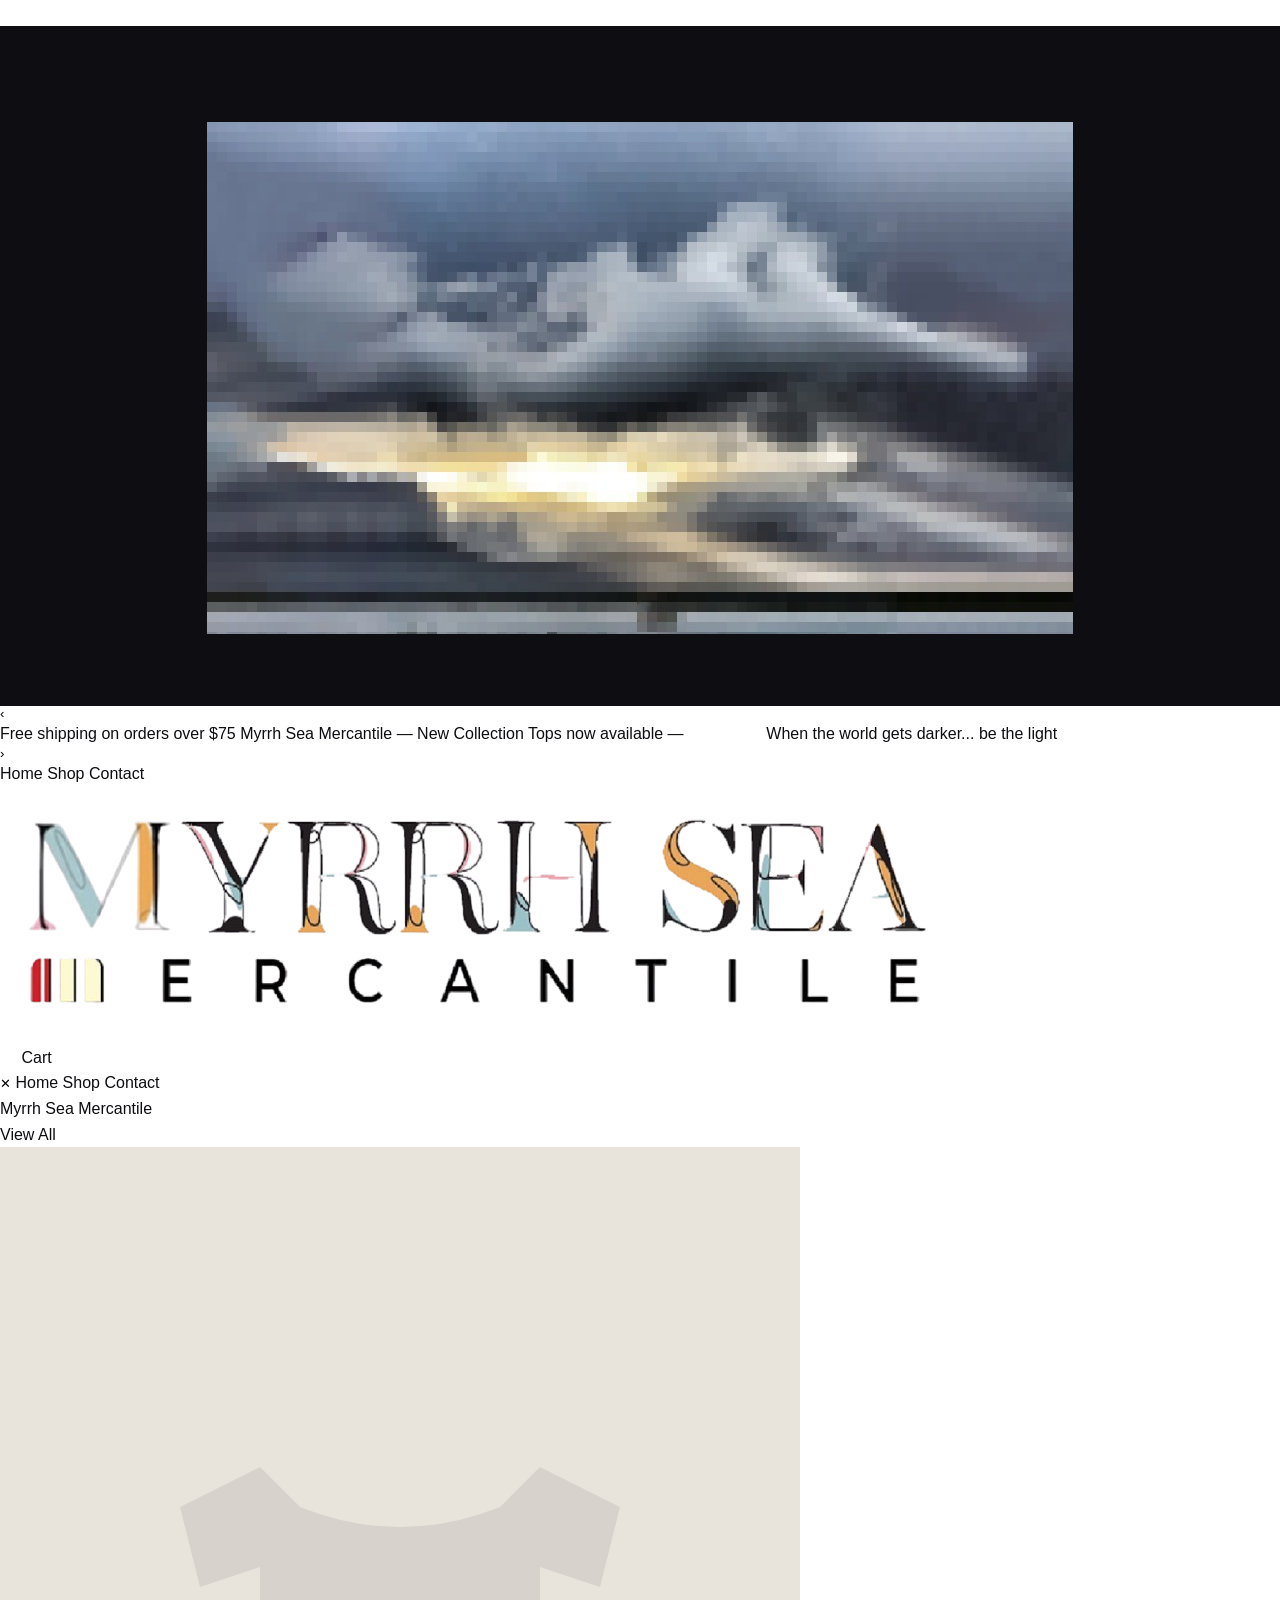
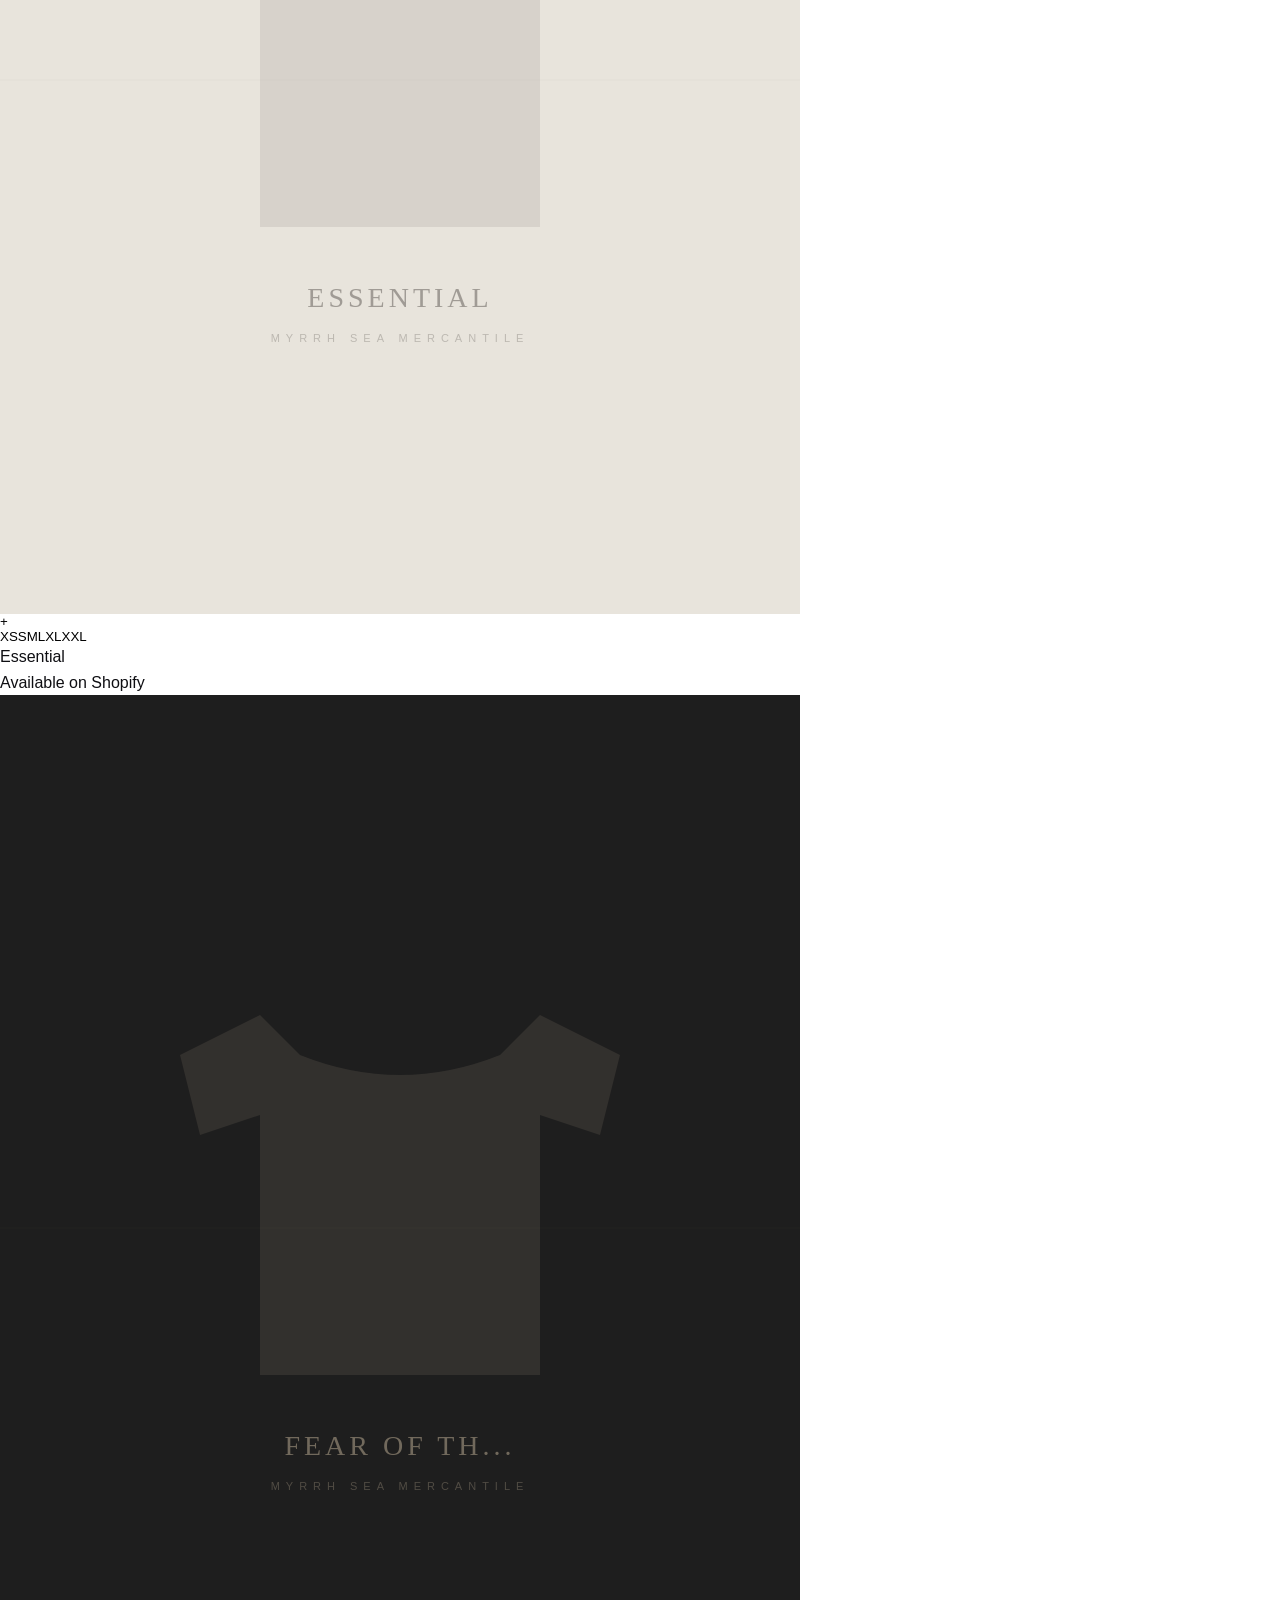
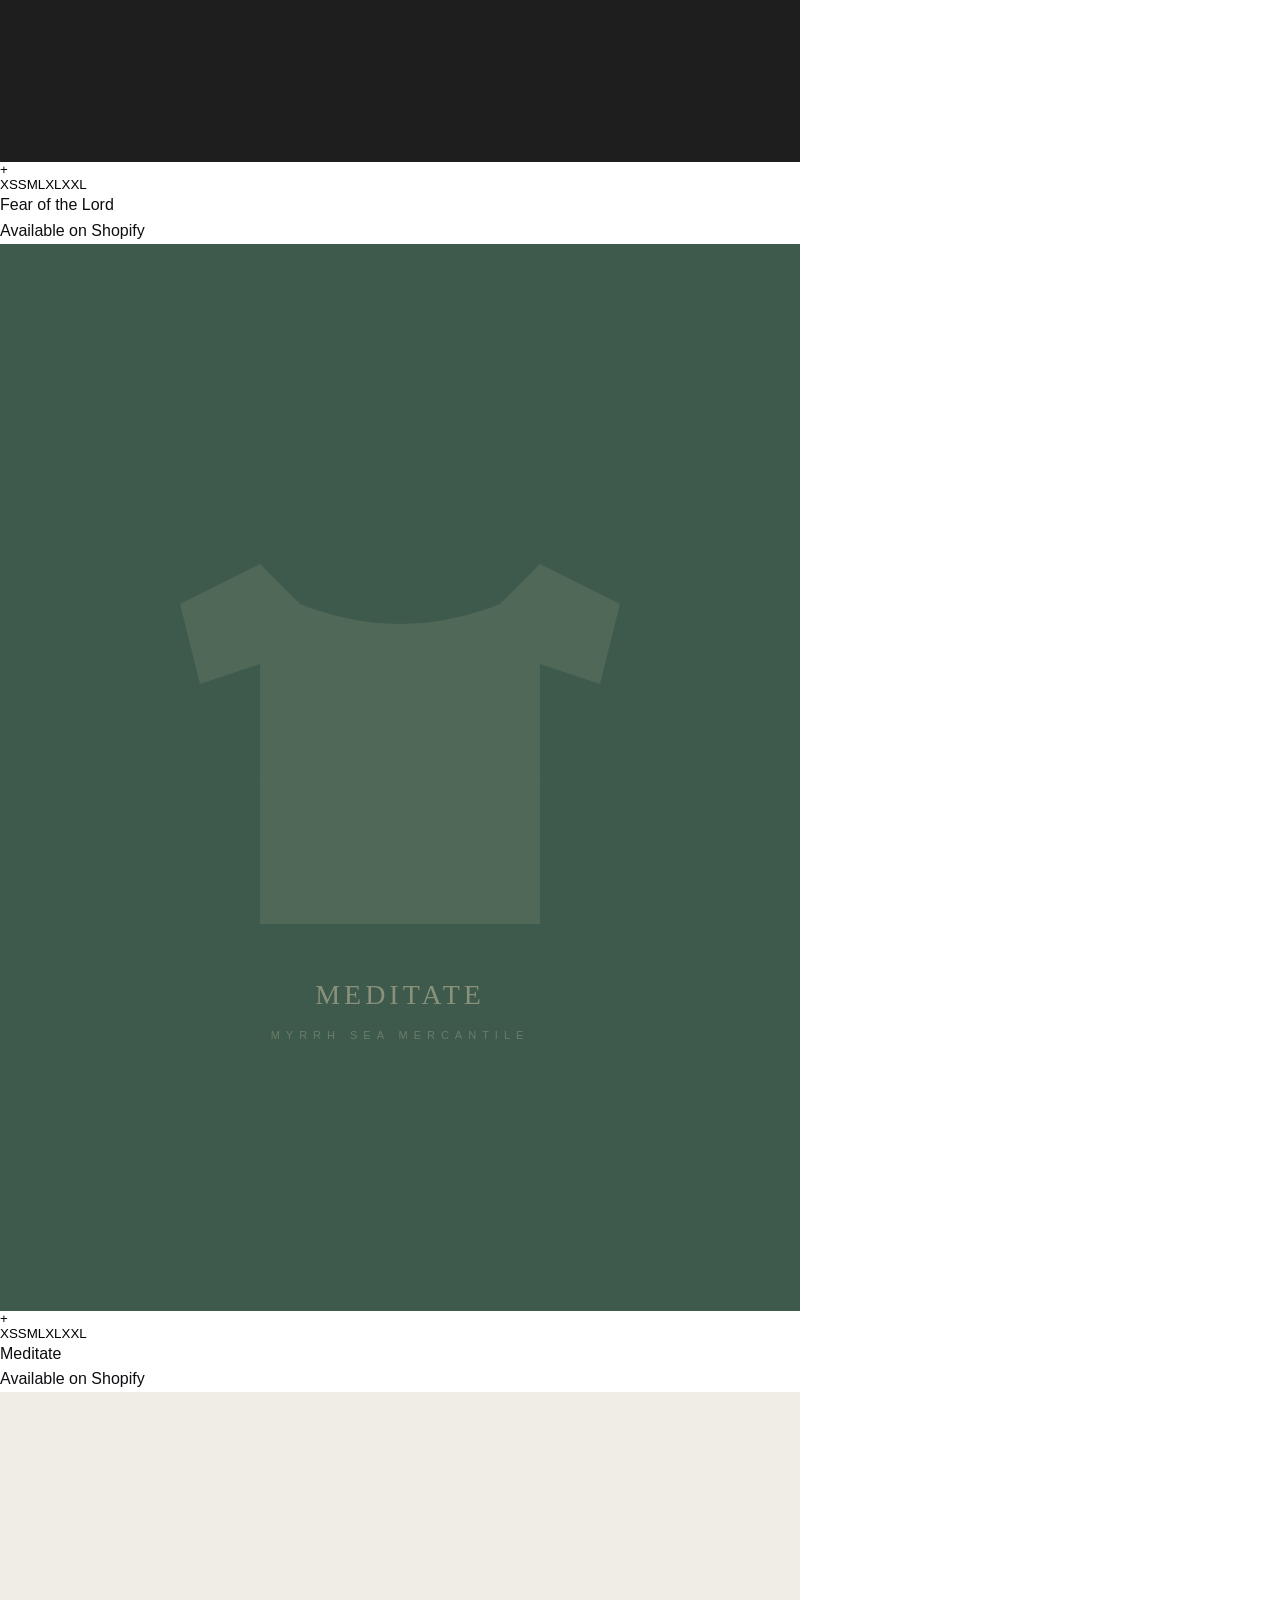
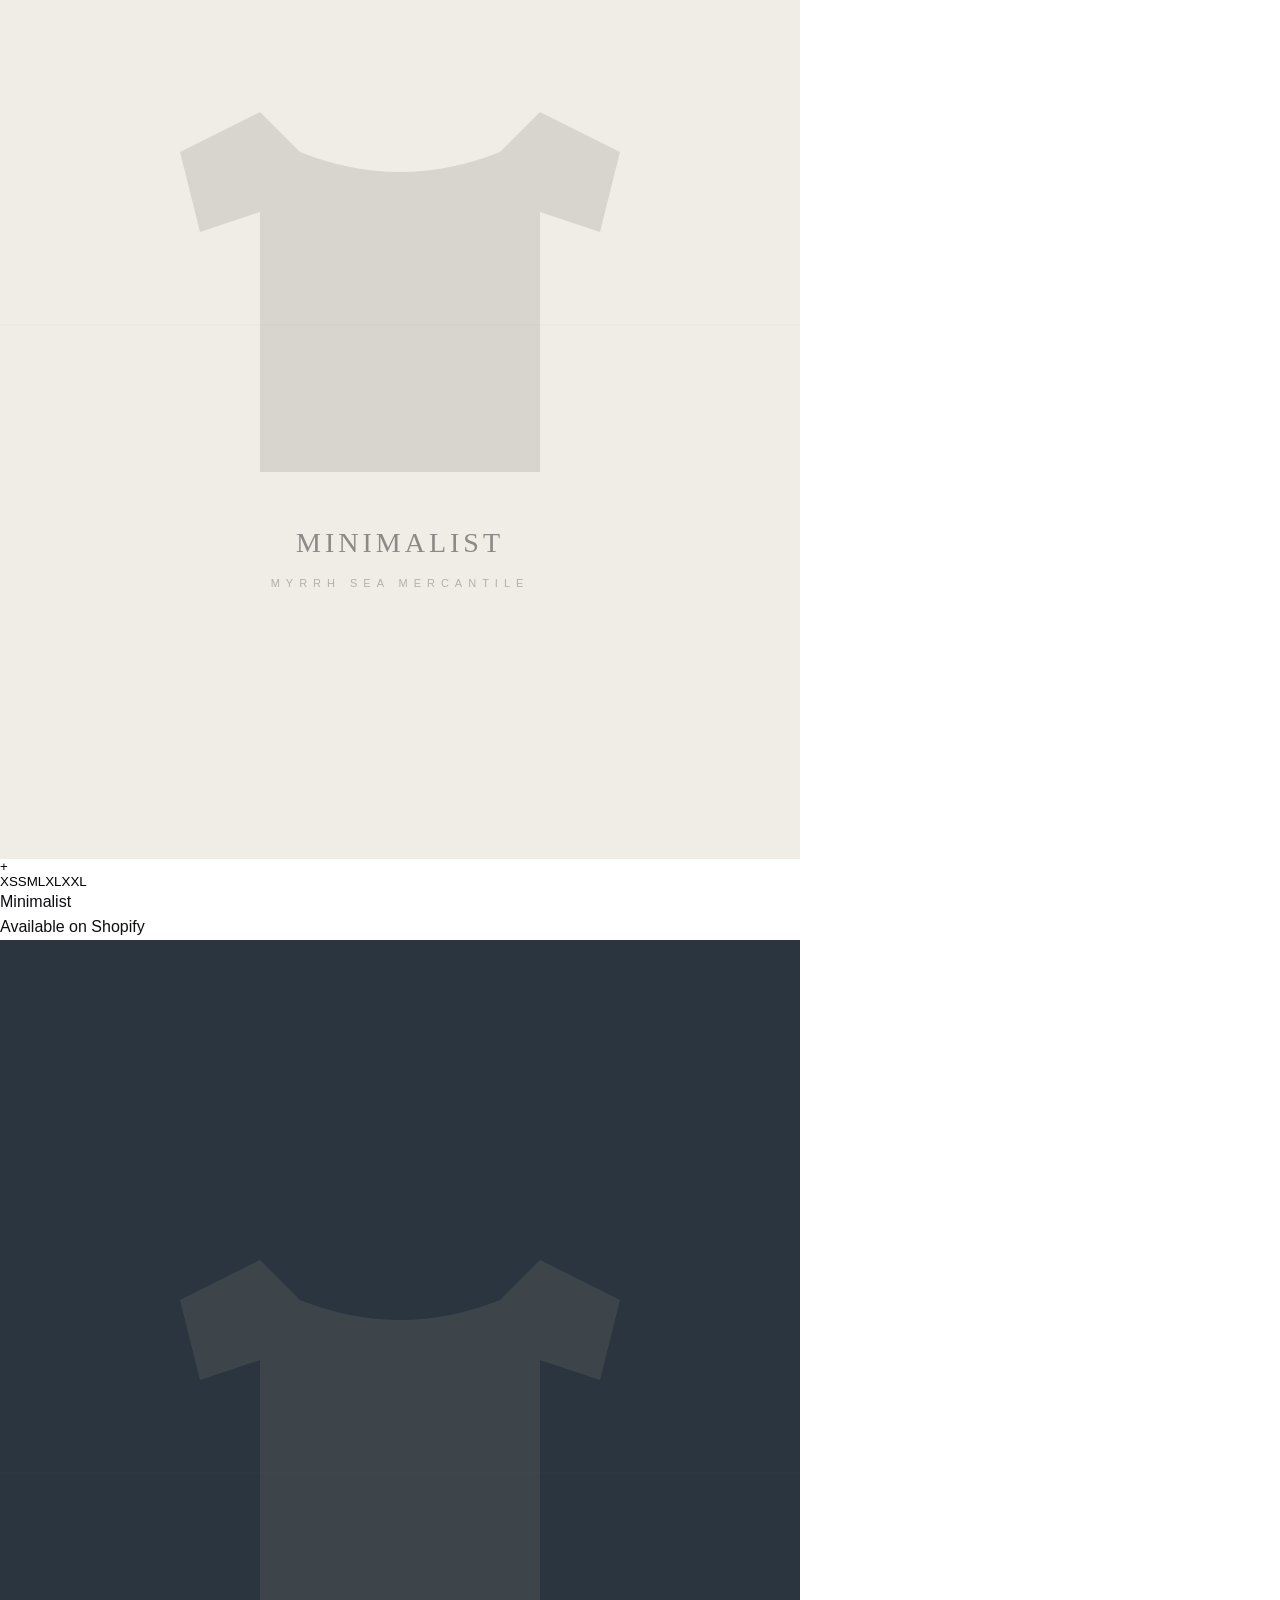
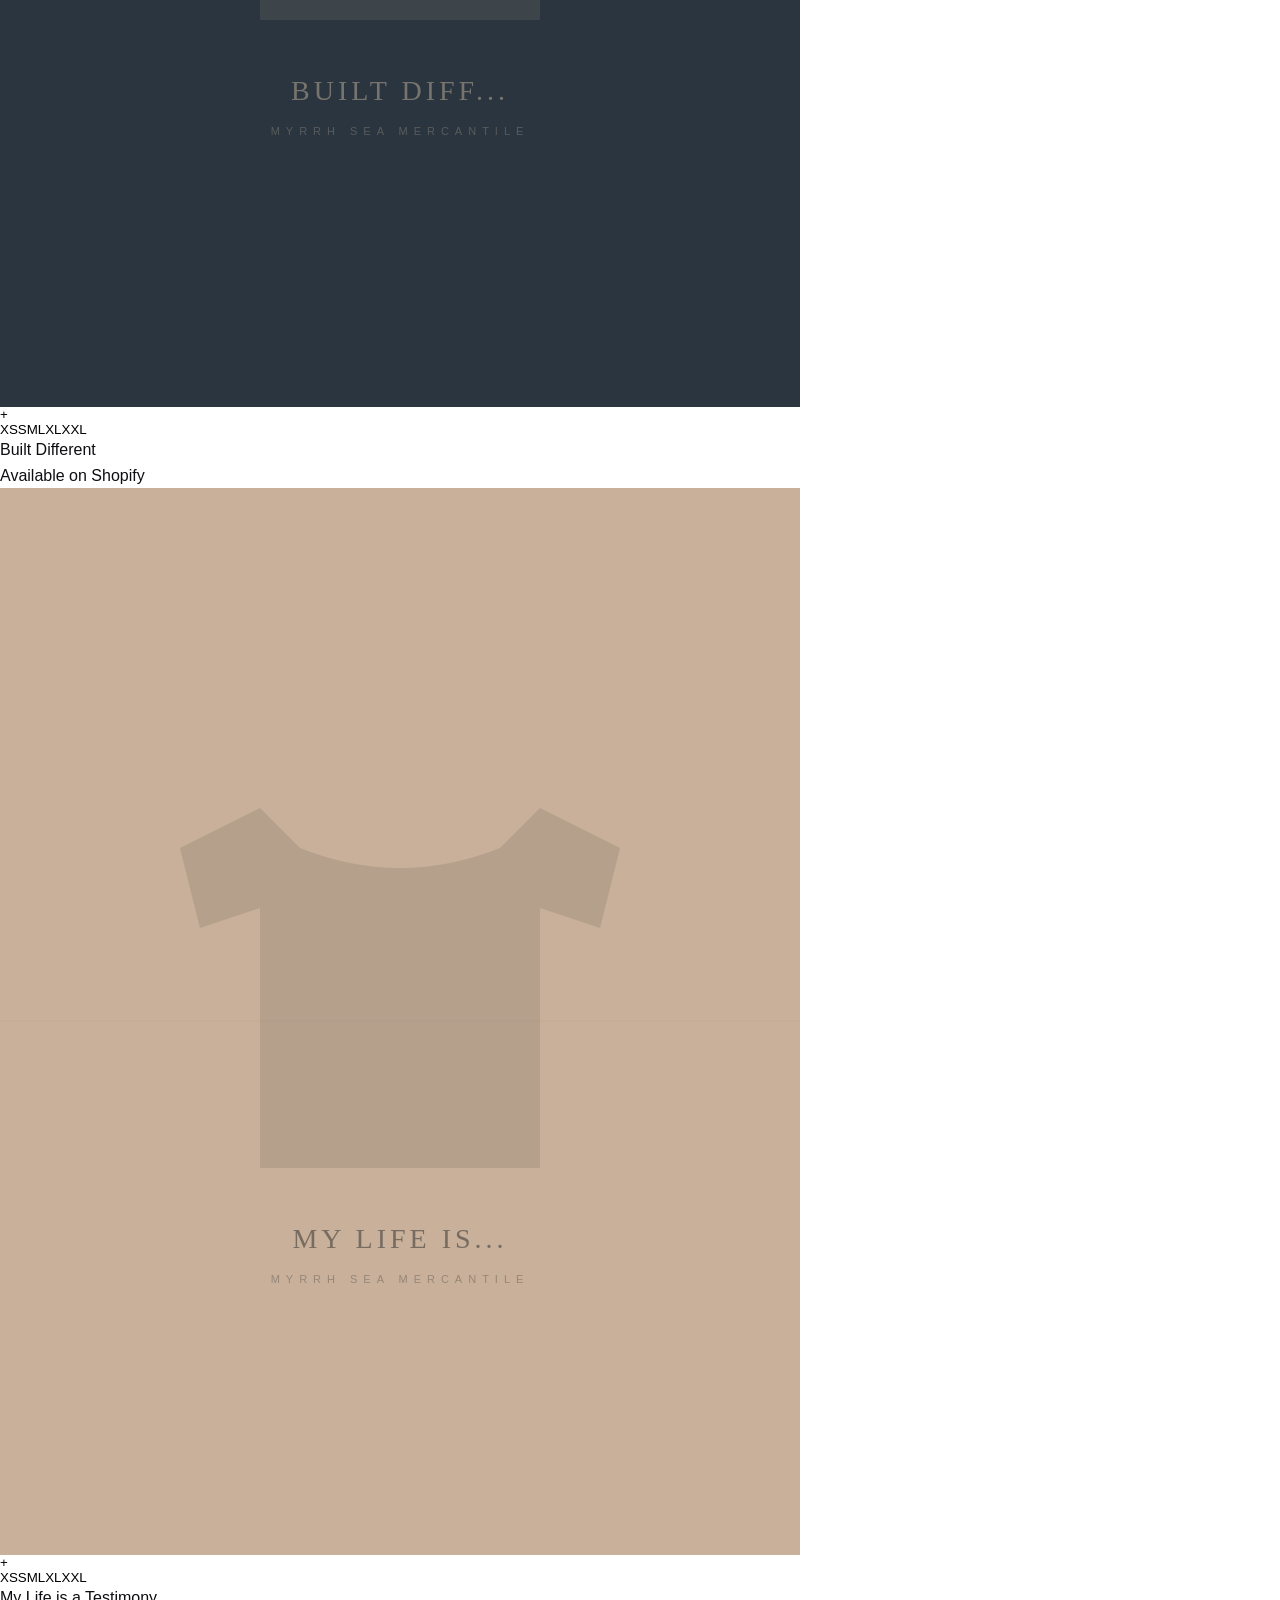
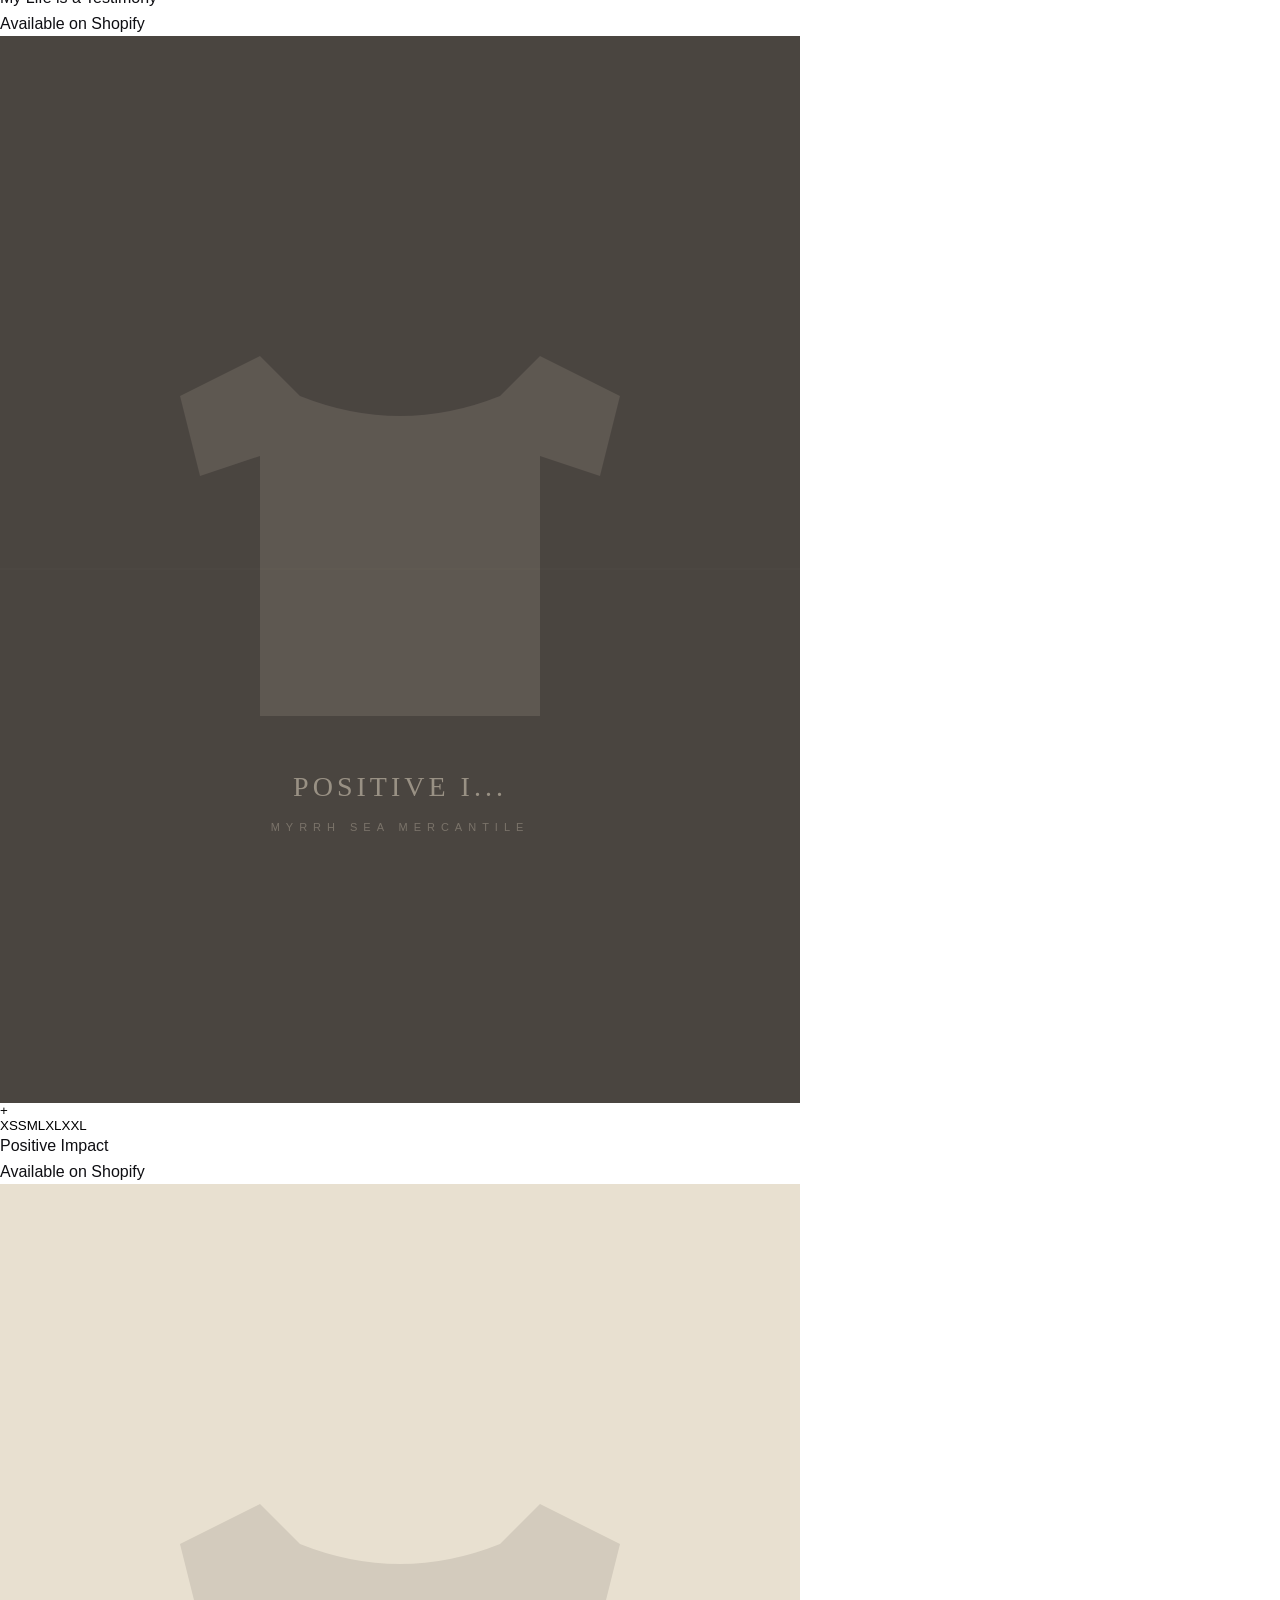
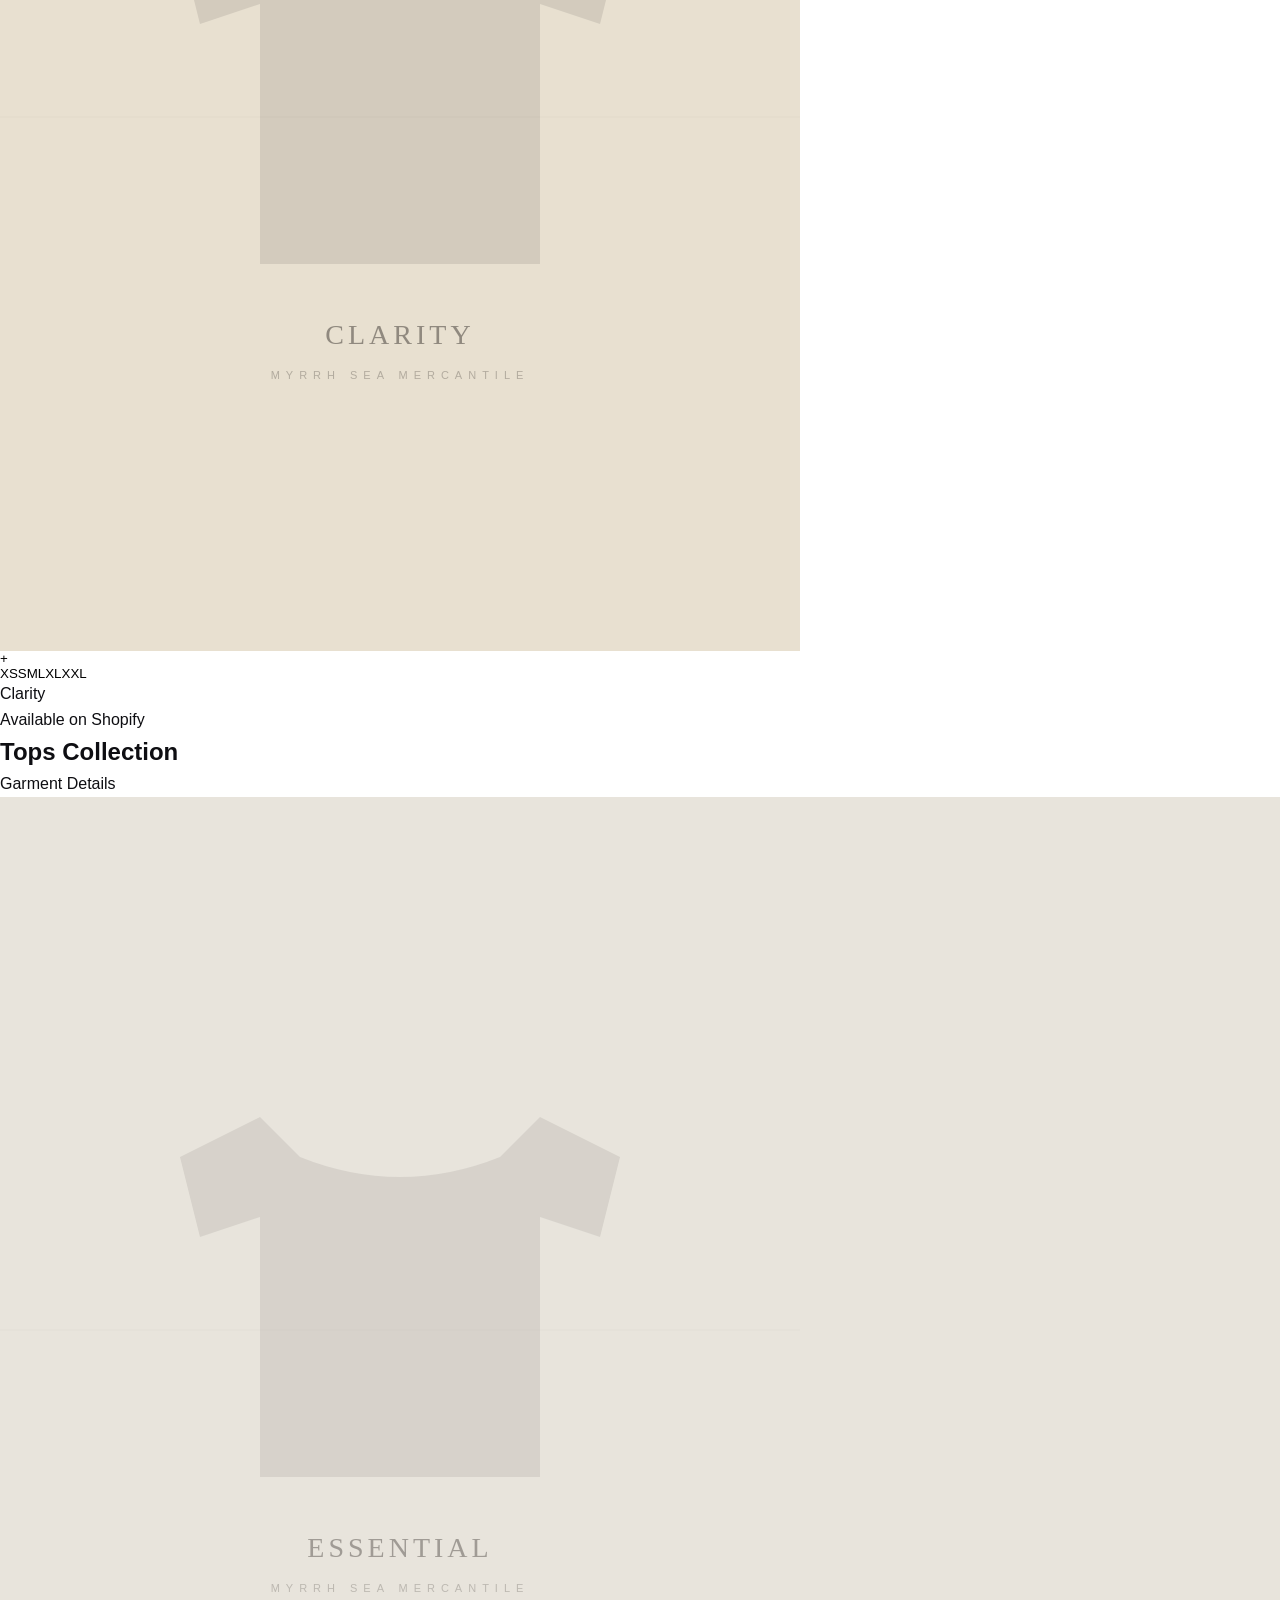
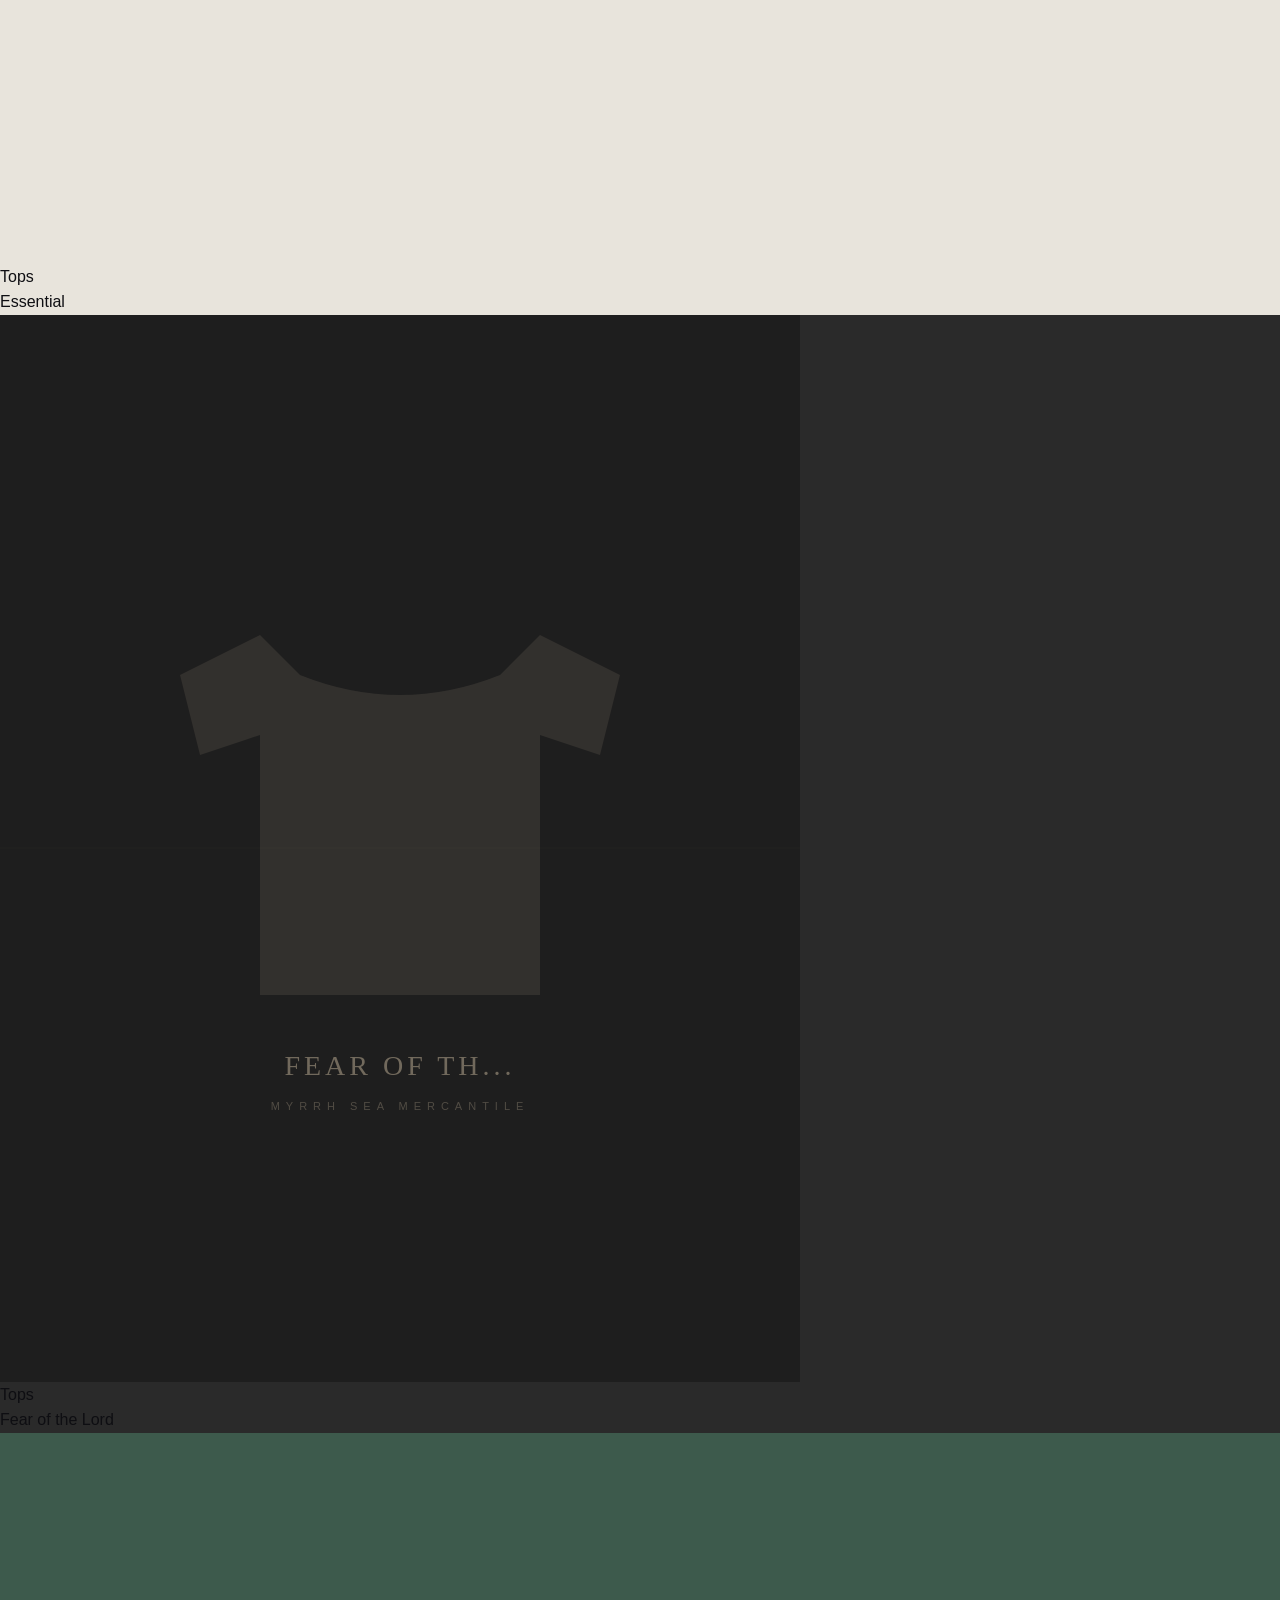
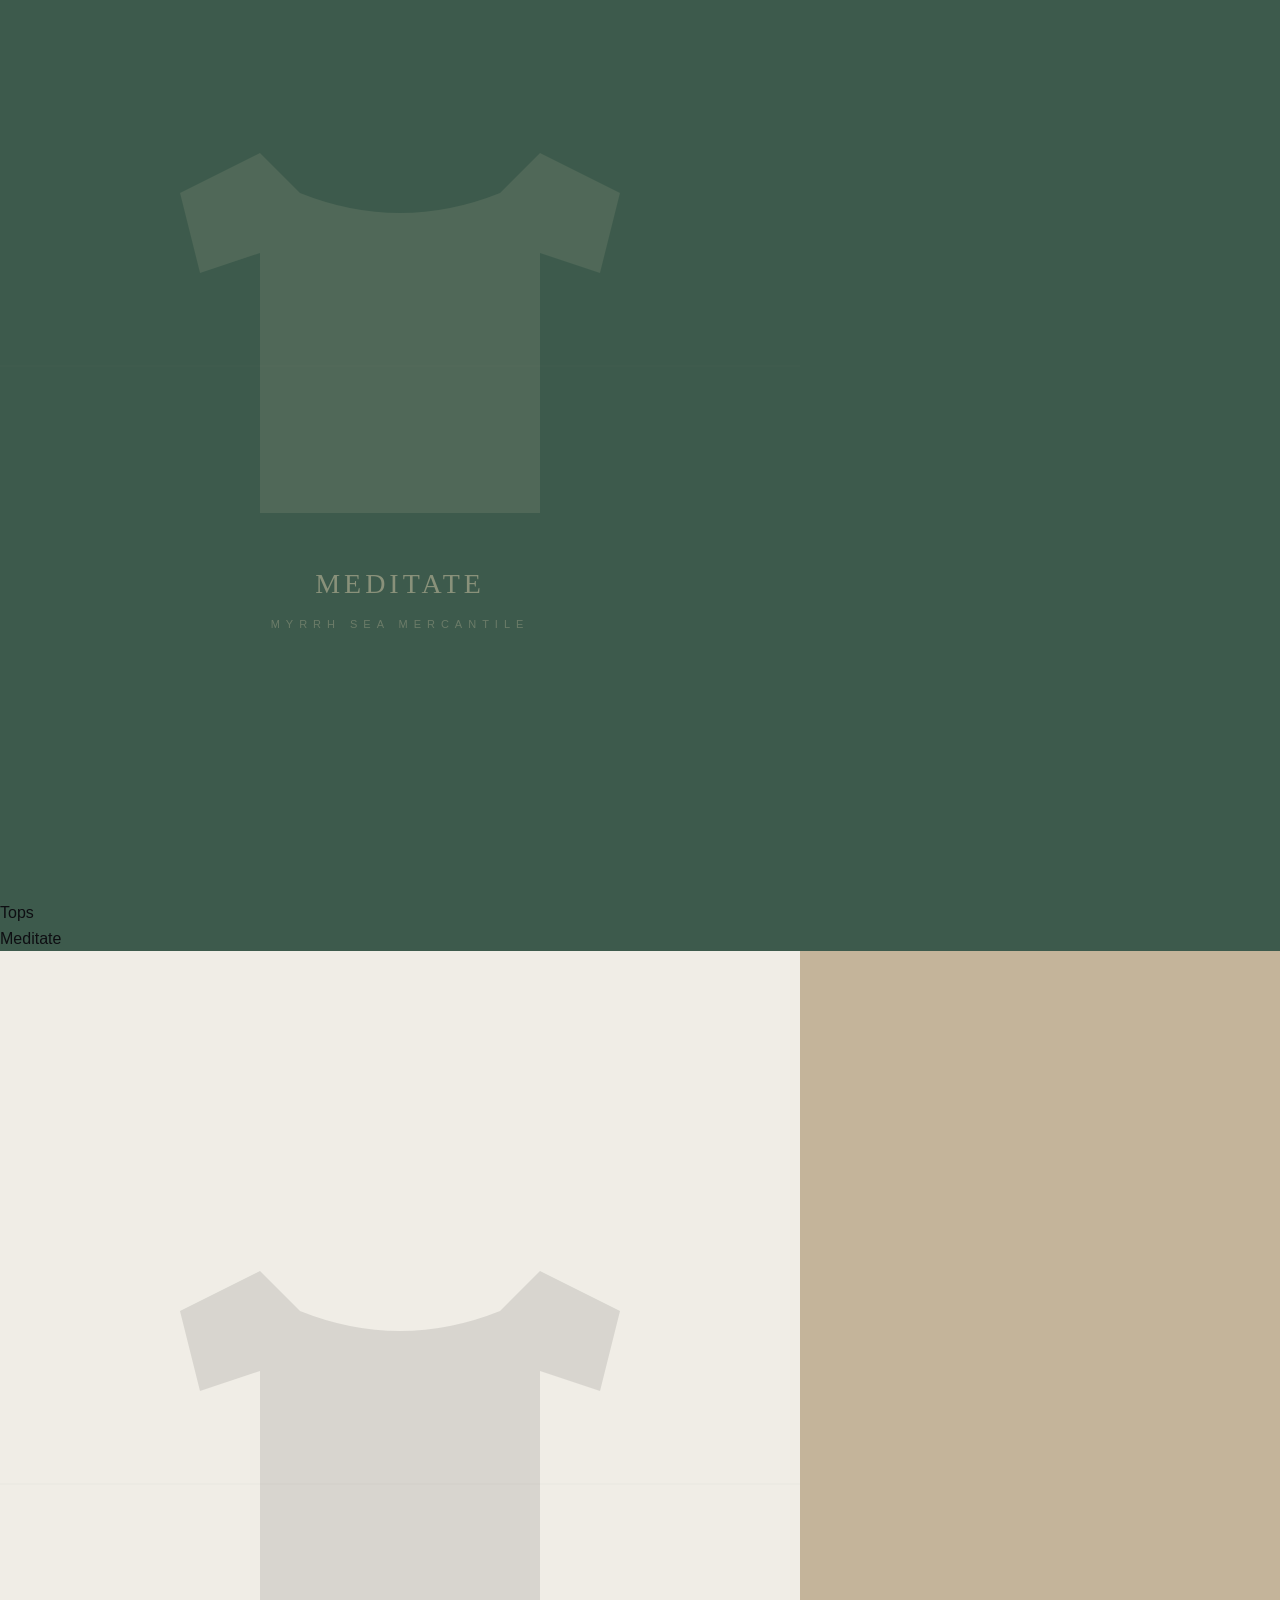
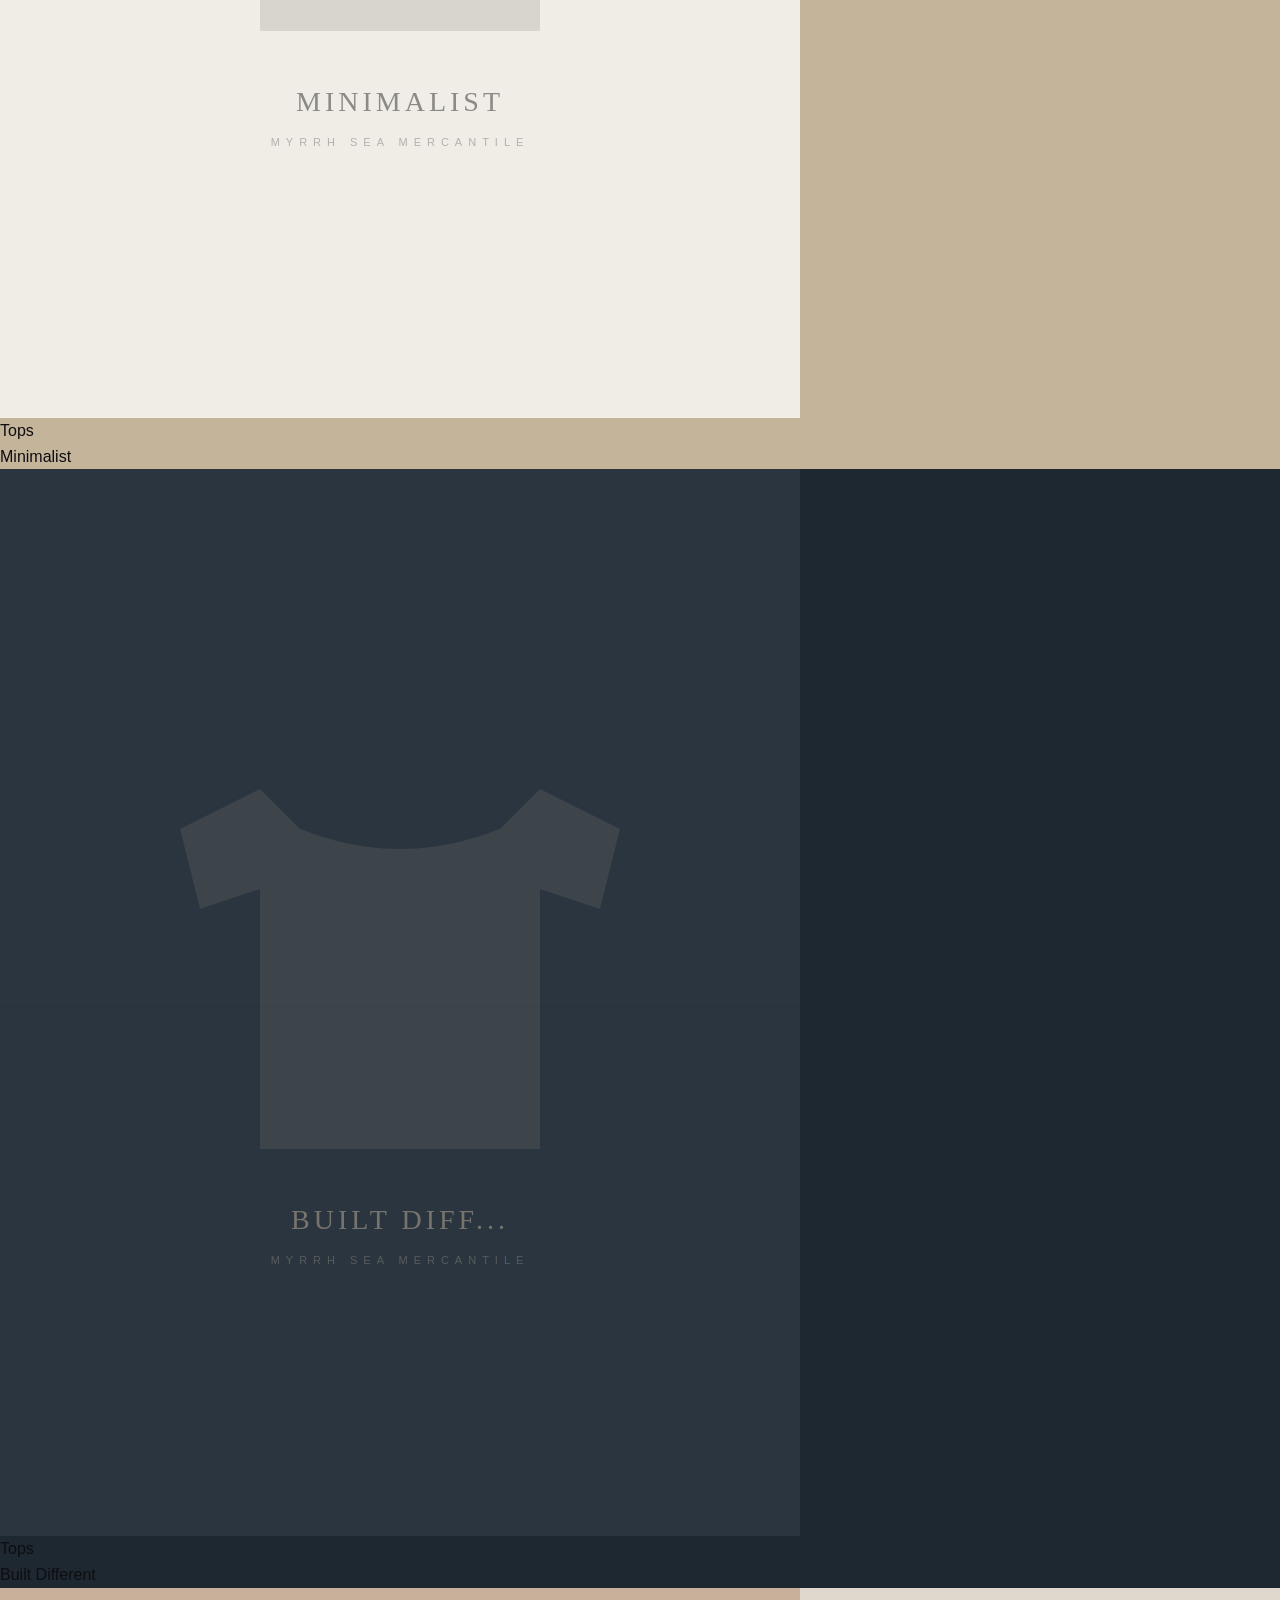
==== commit 75eed4f6: "Update fmt.Println output from 'Hello World'" ====
--- a/index.html
+++ b/index.html
@@ -1,429 +1,286 @@
+  <!DOCTYPE html>
 <html lang="en">
 <head>
-<meta charset="UTF-8"/>
-<meta name="viewport" content="width=device-width, initial-scale=1.0"/>
-<title>CirkleUp — Social Media, Fixed.</title>
-<meta name="description" content="Invite-only. Creator-first. No algorithms. Join 2,400+ creators on the waitlist."/>
-<meta property="og:title" content="CirkleUp — Social Media, Fixed."/>
-<meta property="og:description" content="The only social platform you can't sign up for. Request your invite."/>
-<meta property="og:type" content="website"/>
-<link rel="preconnect" href="https://fonts.googleapis.com"/>
-<link rel="preconnect" href="https://fonts.gstatic.com" crossorigin/>
-<link href="https://fonts.googleapis.com/css2?family=Space+Grotesk:wght@400;500;600;700&family=DM+Sans:opsz,wght@9..40,300;9..40,400;9..40,500;9..40,600&display=swap" rel="stylesheet"/>
-<link rel="stylesheet" href="css/styles.css"/>
+<meta charset="UTF-8">
+<meta name="viewport" content="width=device-width, initial-scale=1.0">
+<title>Myrrh Sea Mercantile — Goods with Soul</title>
+<meta name="description" content="Myrrh Sea Mercantile — curated tops collection. When the world gets darker, be the light.">
+<link rel="stylesheet" href="css/main.css">
 </head>
-<body>
-
-
-<!-- ═══════════════════════════════════════════
-     NAV
-═══════════════════════════════════════════ -->
-<header class="nav">
-  <div class="wrap nav-inner">
-    <a href="#" class="nav-logo">
-      <div class="logo-mark">
-        <svg viewBox="0 0 16 16" fill="none">
-          <circle cx="8" cy="8" r="6.5" stroke="white" stroke-width="2"/>
-          <circle cx="8" cy="8" r="2.5" fill="white"/>
+<body class="home">
+  <!-- HERO -->
+<section class="hero">
+  <img src="images/heropix.jpeg" alt="Myrrh Sea Mercantile — Tops Collection">
+</section>
+
+<!-- ANNOUNCEMENT BAR -->
+<div class="ann" id="ann">
+  <button class="ann-btn" id="annP">&#8249;</button>
+  <div class="ann-body">
+    <span class="ann-msg on">Free shipping on orders over $75</span>
+    <span class="ann-msg">Myrrh Sea Mercantile &mdash; New Collection</span>
+    <span class="ann-msg">Tops now available &mdash; <a href="shop.html" style="color:#fff;text-decoration:underline">Shop Now</a></span>
+    <span class="ann-msg">When the world gets darker... be the light</span>
+  </div>
+  <button class="ann-btn" id="annN">&#8250;</button>
+</div>
+
+<!-- HEADER -->
+<header id="hdr">
+  <div class="hdr-g">
+    <nav class="hn-l">
+      <a href="index.html" class="active">Home</a>
+      <a href="shop.html">Shop</a>
+      <a href="contact.html">Contact</a>
+    </nav>
+    <div class="hn-c">
+      <a href="index.html">
+        <img src="images/newlogo.png" alt="Myrrh Sea Mercantile" onerror="this.src='images/logo.jpg'">
+      </a>
+    </div>
+    <div class="hn-r">
+      <a href="https://myrrh-sea-mercantile.myshopify.com" target="_blank" rel="noopener">
+        <svg viewBox="0 0 24 24" fill="none" width="17" height="17" stroke-width="1.5">
+          <path stroke-linecap="round" stroke-linejoin="round" d="M2.25 3h1.386c.51 0 .955.343 1.087.835l.383 1.437M7.5 14.25a3 3 0 00-3 3h15.75m-12.75-3h11.218c1.121-2.3 2.1-4.684 2.924-7.138a60.114 60.114 0 00-16.536-1.84M7.5 14.25L5.106 5.272M6 20.25a.75.75 0 11-1.5 0 .75.75 0 011.5 0zm12.75 0a.75.75 0 11-1.5 0 .75.75 0 011.5 0z"/>
         </svg>
-      </div>
-      CirkleUp
-    </a>
-    <a href="#waitlist" class="btn btn-primary btn-sm">
-      Claim Your Invite <span class="arr">↗</span>
-    </a>
+        Cart
+      </a>
+      <button class="h-ham" id="ham" aria-label="Menu"><span></span><span></span><span></span></button>
+    </div>
   </div>
 </header>
 
-
-<!-- ═══════════════════════════════════════════
-     HERO
-═══════════════════════════════════════════ -->
-<section class="hero" id="home">
-  <div class="hero-bg">
-    <div class="hero-grid"></div>
-    <div class="hero-orb hero-orb-1"></div>
-    <div class="hero-orb hero-orb-2"></div>
-    <div class="hero-orb hero-orb-3"></div>
-  </div>
-
-  <div class="hero-content">
-
-    <div class="hero-badge">
-      <span class="badge-dot"></span>
-      🚀 Launching Soon
-    </div>
-
-    <h1>Social media is broken.<br><span class="accent">We're fixing it.</span></h1>
-
-    <p class="hero-mechanism">The only social platform you can't sign up for.</p>
-
-    <ul class="hero-bullets">
-      <li><span class="hb-icon" aria-hidden="true">↘</span>Algorithms kill your reach.</li>
-      <li><span class="hb-icon" aria-hidden="true">⊘</span>Bots flood your community.</li>
-      <li><span class="hb-icon" aria-hidden="true">⊖</span>Platforms take 45% of what you earn.</li>
-    </ul>
-
-    <div class="lineage-callout">
-      <span class="lineage-icon">🌳</span>
-      <p>Your founding position is permanent — the people you invite build under you forever.</p>
-    </div>
-
-    <div class="hero-form-wrap" id="waitlist">
-      <form class="hero-form" id="heroForm" novalidate>
-        <label for="heroEmail" class="sr-only">Email address</label>
-        <input
-          type="email" id="heroEmail" name="email"
-          class="hero-input" placeholder="your@email.com"
-          autocomplete="email" required
-        />
-        <button type="submit" class="btn btn-primary btn-md" id="heroBtn">
-          Claim Your Invite <span class="arr">→</span>
-        </button>
-      </form>
-      <span class="input-err" id="heroErr"></span>
-      <p class="invite-note">Founding members get 5 invites to share with their circle.</p>
-      <p class="what-next">We'll email you when your spot opens. You'll get access + 3 invites.</p>
-    </div>
-
-    <div class="social-proof">
-      <div class="avatar-stack">
-        <div class="av av-1">MR</div>
-        <div class="av av-2">JS</div>
-        <div class="av av-3">AK</div>
-        <div class="av av-4">TC</div>
-        <div class="av av-5">LP</div>
-      </div>
-      <p class="proof-text">
-        <strong>2,400+ creators</strong> across music, tech &amp; fashion — already waiting
-      </p>
-    </div>
-
-  </div>
-</section>
-
-
-<!-- ═══════════════════════════════════════════
-     STATS BAR
-═══════════════════════════════════════════ -->
-<div class="stats-section">
-  <div class="stats-inner reveal">
-    <div class="stat">
-      <p class="stat-num">2,400+</p>
-      <p class="stat-label">Creators on the waitlist</p>
-    </div>
-    <div class="stat">
-      <p class="stat-num">90%</p>
-      <p class="stat-label">Revenue goes straight to you</p>
-    </div>
-    <div class="stat">
-      <p class="stat-num">Zero</p>
-      <p class="stat-label">Algorithms suppressing your content</p>
-    </div>
-  </div>
-</div>
-
-
-<!-- ═══════════════════════════════════════════
-     PROBLEM
-═══════════════════════════════════════════ -->
-<section class="section section--dark" id="problem">
-  <div class="wrap">
-    <div class="section-header">
-      <p class="section-tag reveal">The Problem</p>
-      <h2 class="reveal d1">Why every creator is <em class="on-dark">frustrated</em></h2>
-    </div>
-    <div class="problem-grid">
-      <article class="problem-card reveal">
-        <span class="prob-icon">📉</span>
-        <h3>Algorithm manipulation</h3>
-        <p>Platforms decide who sees your content — and it's rarely the people who actually want to. Organic reach is down 90% unless you pay to boost.</p>
-      </article>
-      <article class="problem-card reveal d1">
-        <span class="prob-icon">🤖</span>
-        <h3>Bots everywhere</h3>
-        <p>Your comments, your DMs, your follower count — all inflated by bots. Engagement metrics are meaningless while your real audience drowns.</p>
-      </article>
-      <article class="problem-card reveal d2">
-        <span class="prob-icon">💸</span>
-        <h3>Platform takes the cut</h3>
-        <p>YouTube takes 45%. Spotify takes 70%. You do the work, build the audience, and they take the money. You're a revenue source, not a partner.</p>
-      </article>
-      <article class="problem-card reveal d3">
-        <span class="prob-icon">🎯</span>
-        <h3>You don't own your audience</h3>
-        <p>Get shadowbanned, go viral for the wrong reason, or wake up to a policy change — and every follower you built disappears overnight.</p>
-      </article>
-    </div>
-  </div>
-</section>
-
-
-<!-- ═══════════════════════════════════════════
-     SOLUTION / FEATURES
-═══════════════════════════════════════════ -->
-<section class="section section--soft" id="features">
-  <div class="wrap">
-    <div class="section-header">
-      <p class="section-tag reveal">The Solution</p>
-      <h2 class="reveal d1">We offer quality, <em>with tools<br>creators actually need</em></h2>
-    </div>
-    <div class="features-grid">
-      <article class="feat-card reveal">
-        <div class="feat-icon">🔒</div>
-        <h3>Invite-only access</h3>
-        <p>No bots. No trolls. No spam accounts. Every member is vouched for by someone already inside — quality control by design, not moderation.</p>
-      </article>
-      <article class="feat-card feat-card--highlight reveal d1">
-        <div class="feat-icon">🌳</div>
-        <h3>Permanent lineage system</h3>
-        <p>Your founding position is locked in forever. Everyone you invite builds under you — and everyone they invite builds under them. Your network compounds permanently, not algorithmically.</p>
-        <p class="feat-highlight-line">The only platform where your position gets more valuable the longer you hold it.</p>
-      </article>
-      <article class="feat-card reveal d2">
-        <div class="feat-icon">🚫</div>
-        <h3>No algorithms</h3>
-        <p>Your content reaches every subscriber — every single time. Chronological feeds, zero suppression. Your audience, your rules, always.</p>
-      </article>
-      <article class="feat-card reveal d1">
-        <div class="feat-icon">💰</div>
-        <h3>Keep 90% revenue</h3>
-        <p>Subscriptions, tips, digital products — you keep 90 cents of every dollar your community spends. We take 10% to keep the lights on.</p>
-      </article>
-      <article class="feat-card reveal d2">
-        <div class="feat-icon">🎟️</div>
-        <h3>Ticketed events</h3>
-        <p>Run paid live sessions, virtual workshops, and exclusive drops. Sell tickets, stream live, and interact with your real audience — all in one place.</p>
-      </article>
-      <article class="feat-card reveal d3">
-        <div class="feat-icon">📺</div>
-        <h3>Content library</h3>
-        <p>Upload videos, courses, and audio to a permanent, searchable library. Your content stays findable — not buried by a 48-hour news cycle.</p>
-      </article>
-    </div>
-  </div>
-</section>
-
-
-<!-- ═══════════════════════════════════════════
-     HOW IT WORKS
-═══════════════════════════════════════════ -->
-<section class="section" id="how-it-works">
-  <div class="wrap">
-    <div class="section-header">
-      <p class="section-tag reveal">Simple by design</p>
-      <h2 class="reveal d1">How it works, <em>in three steps</em></h2>
-    </div>
-    <div class="steps-grid">
-      <div class="step reveal">
-        <div class="step-num">01</div>
-        <h3>Claim your invite</h3>
-        <p>Drop your email on the waitlist. Every Monday we release a batch of invites — highest-quality creators get priority access first.</p>
-      </div>
-      <div class="step reveal d1">
-        <div class="step-num">02</div>
-        <h3>Build your Cirkle</h3>
-        <p>Set up your profile, upload your content, set your subscription price, and invite the people you want — with full control over who gets in.</p>
-      </div>
-      <div class="step reveal d2">
-        <div class="step-num">03</div>
-        <h3>Grow and earn</h3>
-        <p>Host events, sell content, build genuine community — and watch your monthly revenue grow without fighting an algorithm for visibility.</p>
-      </div>
-    </div>
-  </div>
-</section>
-
-
-<!-- ═══════════════════════════════════════════
-     COMPARISON TABLE
-═══════════════════════════════════════════ -->
-<section class="section section--dark" id="comparison">
-  <div class="wrap">
-    <div class="section-header">
-      <p class="section-tag reveal">Honest comparison</p>
-      <h2 class="reveal d1">CirkleUp vs <em class="on-dark">the rest</em></h2>
-    </div>
-    <div class="table-wrap reveal d1">
-      <table class="cmp-table">
-        <thead>
-          <tr>
-            <th class="col-feat">Feature</th>
-            <th class="col-us">CirkleUp</th>
-            <th>Instagram</th>
-            <th>TikTok</th>
-            <th>YouTube</th>
-          </tr>
-        </thead>
-        <tbody>
-          <tr>
-            <td class="col-feat">Algorithm-free feed</td>
-            <td class="col-us"><span class="ck">✓</span> Always</td>
-            <td><span class="cx">✗</span></td>
-            <td><span class="cx">✗</span></td>
-            <td><span class="cx">✗</span></td>
-          </tr>
-          <tr>
-            <td class="col-feat">Revenue share to creator</td>
-            <td class="col-us"><span class="ck">✓</span> 90%</td>
-            <td>~55%</td>
-            <td>~54%</td>
-            <td>~55%</td>
-          </tr>
-          <tr>
-            <td class="col-feat">Bot-free community</td>
-            <td class="col-us"><span class="ck">✓</span> Guaranteed</td>
-            <td><span class="cx">✗</span></td>
-            <td><span class="cx">✗</span></td>
-            <td><span class="cx">✗</span></td>
-          </tr>
-          <tr>
-            <td class="col-feat">You own your audience data</td>
-            <td class="col-us"><span class="ck">✓</span> Fully yours</td>
-            <td><span class="cx">✗</span></td>
-            <td><span class="cx">✗</span></td>
-            <td>~ Limited</td>
-          </tr>
-          <tr>
-            <td class="col-feat">Invite-only quality control</td>
-            <td class="col-us"><span class="ck">✓</span> Built-in</td>
-            <td><span class="cx">✗</span></td>
-            <td><span class="cx">✗</span></td>
-            <td><span class="cx">✗</span></td>
-          </tr>
-          <tr>
-            <td class="col-feat">Native ticketed live events</td>
-            <td class="col-us"><span class="ck">✓</span> Native</td>
-            <td>~ Basic</td>
-            <td><span class="cx">✗</span></td>
-            <td>~ Basic</td>
-          </tr>
-        </tbody>
-      </table>
-    </div>
-  </div>
-</section>
-
-
-<!-- ═══════════════════════════════════════════
-     FINAL CTA
-═══════════════════════════════════════════ -->
-<section class="cta-section" id="cta">
-  <div class="cta-bg"></div>
-  <div class="cta-inner">
-    <p class="cta-eyebrow reveal">Exclusive access</p>
-    <h2 class="reveal d1">Not everyone gets in.</h2>
-    <p class="reveal d2">We're building CirkleUp for creators who are serious about their craft and their community. Spots are limited. Every week a small batch opens up — and they go fast.</p>
-    <div class="cta-checks reveal d2">
-      <div class="cta-check"><div class="cta-dot">✓</div>Founding members get 5 invites</div>
-      <div class="cta-check"><div class="cta-dot">✓</div>Invites drop every Monday</div>
-      <div class="cta-check"><div class="cta-dot">✓</div>Founding spot locked in</div>
-    </div>
-    <div class="reveal d3">
-      <form class="cta-form" id="ctaForm" novalidate>
-        <label for="ctaEmail" class="sr-only">Email address</label>
-        <input
-          type="email" id="ctaEmail" name="email"
-          class="hero-input" placeholder="your@email.com"
-          autocomplete="email" required
-        />
-        <button type="submit" class="btn btn-primary btn-lg" id="ctaBtn">
-          Claim Your Invite <span class="arr">→</span>
-        </button>
-      </form>
-      <span class="input-err" id="ctaErr"></span>
-    </div>
-  </div>
-</section>
-
-
-<!-- ═══════════════════════════════════════════
-     INVESTOR & PARTNERSHIP CONTACT
-═══════════════════════════════════════════ -->
-<section class="contact-section" id="contact">
-  <div class="wrap">
-    <div class="contact-inner reveal">
-      <div class="contact-left">
-        <p class="section-tag">Investors &amp; Partners</p>
-        <h2 class="contact-headline">For investment, sales or other<br>partnership opportunities,<br>please contact below.</h2>
-        <p class="contact-sub">CirkleUp is currently in private development. If you represent an investment firm, brand partnership, or enterprise sales opportunity, we'd like to hear from you.</p>
-      </div>
-      <div class="contact-right">
-        <form class="contact-form" id="contactForm" novalidate>
-          <div class="contact-fields">
-            <div class="cfield">
-              <label for="cName" class="cfield-label">Full name</label>
-              <input type="text" id="cName" name="name" class="cinput" placeholder="Your name" autocomplete="name" required/>
-            </div>
-            <div class="cfield">
-              <label for="cOrg" class="cfield-label">Organisation</label>
-              <input type="text" id="cOrg" name="organisation" class="cinput" placeholder="Company / Fund" autocomplete="organization"/>
-            </div>
-            <div class="cfield">
-              <label for="cEmail" class="cfield-label">Email address</label>
-              <input type="email" id="cEmail" name="email" class="cinput" placeholder="you@company.com" autocomplete="email" required/>
-            </div>
-            <div class="cfield">
-              <label for="cType" class="cfield-label">Inquiry Type</label>
-              <select id="cType" name="type" class="cinput cselect">
-                <option value="" disabled selected>Select one</option>
-                <option value="investment">Investment</option>
-                <option value="sales">Sales / Enterprise</option>
-                <option value="partnership">Brand Partnership</option>
-                <option value="media">Press / Media</option>
-                <option value="other">Other</option>
-              </select>
-            </div>
-            <div class="cfield cfield--full">
-              <label for="cMsg" class="cfield-label">
-                Message <span class="cfield-optional">(optional)</span>
-              </label>
-              <textarea id="cMsg" name="message" class="cinput ctextarea" placeholder="Brief overview of your inquiry…" rows="3"></textarea>
-            </div>
-          </div>
-          <span class="input-err" id="contactErr"></span>
-          <button type="submit" class="btn btn-primary btn-md contact-submit" id="contactBtn">
-            Send Inquiry <span class="arr">→</span>
-          </button>
-        </form>
-      </div>
-    </div>
-  </div>
-</section>
-
-
-<!-- ═══════════════════════════════════════════
-     FOOTER
-═══════════════════════════════════════════ -->
-<footer class="footer">
-  <div class="footer-bar">
-    <nav class="footer-nav" aria-label="Footer">
-      <a href="#">About</a>
-      <span class="footer-sep" aria-hidden="true">•</span>
-      <a href="#contact">Contact</a>
-    </nav>
-    <p class="footer-copy">© 2026 CirkleUp. All rights reserved.</p>
+<!-- MOBILE NAV -->
+<nav class="mob" id="mob">
+  <button class="mob-x" id="mobX">&#10005;</button>
+  <a href="index.html">Home</a>
+  <a href="shop.html">Shop</a>
+  <a href="contact.html">Contact</a>
+</nav>
+<!-- SECTION HEAD -->
+<div class="s-head rv">
+  <div class="s-title">Myrrh Sea Mercantile</div>
+  <a href="shop.html" class="s-va">View All</a>
+</div>
+
+<!-- PRODUCT GRID — 3 per row -->
+<div class="prod-grid">
+
+  <div class="pc rv">
+    <div class="pc-img">
+      <img src="images/top-1.svg" alt="Essential">
+      <button class="pc-plus" aria-label="Quick add">+</button>
+      <div class="pc-sizes">
+        <button class="pc-sz">XS</button><button class="pc-sz">S</button><button class="pc-sz">M</button><button class="pc-sz">L</button><button class="pc-sz">XL</button><button class="pc-sz">XXL</button>
+      </div>
+    </div>
+    <div class="pc-info">
+      <div class="pc-name">Essential</div>
+      <div class="pc-price">Available on Shopify</div>
+      <div class="pc-swatches"><div class="sw" style="background:#2A2A2A"></div><div class="sw" style="background:#C4B49A"></div><div class="sw" style="background:#3D7A7B"></div></div>
+    </div>
+  </div>
+
+  <div class="pc rv">
+    <div class="pc-img">
+      <img src="images/top-2.svg" alt="Fear of the Lord">
+      <button class="pc-plus" aria-label="Quick add">+</button>
+      <div class="pc-sizes">
+        <button class="pc-sz">XS</button><button class="pc-sz">S</button><button class="pc-sz">M</button><button class="pc-sz">L</button><button class="pc-sz">XL</button><button class="pc-sz">XXL</button>
+      </div>
+    </div>
+    <div class="pc-info">
+      <div class="pc-name">Fear of the Lord</div>
+      <div class="pc-price">Available on Shopify</div>
+      <div class="pc-swatches"><div class="sw" style="background:#1E1E1E"></div><div class="sw" style="background:#EDE8DF"></div></div>
+    </div>
+  </div>
+
+  <div class="pc rv">
+    <div class="pc-img">
+      <img src="images/top-3.svg" alt="Meditate">
+      <button class="pc-plus" aria-label="Quick add">+</button>
+      <div class="pc-sizes">
+        <button class="pc-sz">XS</button><button class="pc-sz">S</button><button class="pc-sz">M</button><button class="pc-sz">L</button><button class="pc-sz">XL</button><button class="pc-sz">XXL</button>
+      </div>
+    </div>
+    <div class="pc-info">
+      <div class="pc-name">Meditate</div>
+      <div class="pc-price">Available on Shopify</div>
+      <div class="pc-swatches"><div class="sw" style="background:#4A5240"></div><div class="sw" style="background:#C4A06A"></div></div>
+    </div>
+  </div>
+
+  <div class="pc rv">
+    <div class="pc-img">
+      <img src="images/top-4.svg" alt="Minimalist">
+      <button class="pc-plus" aria-label="Quick add">+</button>
+      <div class="pc-sizes">
+        <button class="pc-sz">XS</button><button class="pc-sz">S</button><button class="pc-sz">M</button><button class="pc-sz">L</button><button class="pc-sz">XL</button><button class="pc-sz">XXL</button>
+      </div>
+    </div>
+    <div class="pc-info">
+      <div class="pc-name">Minimalist</div>
+      <div class="pc-price">Available on Shopify</div>
+      <div class="pc-swatches"><div class="sw" style="background:#EDE8DF"></div><div class="sw" style="background:#2A2A2A"></div></div>
+    </div>
+  </div>
+
+  <div class="pc rv">
+    <div class="pc-img">
+      <img src="images/top-5.svg" alt="Built Different">
+      <button class="pc-plus" aria-label="Quick add">+</button>
+      <div class="pc-sizes">
+        <button class="pc-sz">XS</button><button class="pc-sz">S</button><button class="pc-sz">M</button><button class="pc-sz">L</button><button class="pc-sz">XL</button><button class="pc-sz">XXL</button>
+      </div>
+    </div>
+    <div class="pc-info">
+      <div class="pc-name">Built Different</div>
+      <div class="pc-price">Available on Shopify</div>
+      <div class="pc-swatches"><div class="sw" style="background:#2A2A2A"></div><div class="sw" style="background:#8C7B6A"></div></div>
+    </div>
+  </div>
+
+  <div class="pc rv">
+    <div class="pc-img">
+      <img src="images/top-6.svg" alt="My Life is a Testimony">
+      <button class="pc-plus" aria-label="Quick add">+</button>
+      <div class="pc-sizes">
+        <button class="pc-sz">XS</button><button class="pc-sz">S</button><button class="pc-sz">M</button><button class="pc-sz">L</button><button class="pc-sz">XL</button><button class="pc-sz">XXL</button>
+      </div>
+    </div>
+    <div class="pc-info">
+      <div class="pc-name">My Life is a Testimony</div>
+      <div class="pc-price">Available on Shopify</div>
+      <div class="pc-swatches"><div class="sw" style="background:#3D7A7B"></div><div class="sw" style="background:#EDE8DF"></div></div>
+    </div>
+  </div>
+
+  <div class="pc rv">
+    <div class="pc-img">
+      <img src="images/top-7.svg" alt="Positive Impact">
+      <button class="pc-plus" aria-label="Quick add">+</button>
+      <div class="pc-sizes">
+        <button class="pc-sz">XS</button><button class="pc-sz">S</button><button class="pc-sz">M</button><button class="pc-sz">L</button><button class="pc-sz">XL</button><button class="pc-sz">XXL</button>
+      </div>
+    </div>
+    <div class="pc-info">
+      <div class="pc-name">Positive Impact</div>
+      <div class="pc-price">Available on Shopify</div>
+      <div class="pc-swatches"><div class="sw" style="background:#C4A06A"></div><div class="sw" style="background:#2A2A2A"></div></div>
+    </div>
+  </div>
+
+  <div class="pc rv">
+    <div class="pc-img">
+      <img src="images/top-8.svg" alt="Clarity">
+      <button class="pc-plus" aria-label="Quick add">+</button>
+      <div class="pc-sizes">
+        <button class="pc-sz">XS</button><button class="pc-sz">S</button><button class="pc-sz">M</button><button class="pc-sz">L</button><button class="pc-sz">XL</button><button class="pc-sz">XXL</button>
+      </div>
+    </div>
+    <div class="pc-info">
+      <div class="pc-name">Clarity</div>
+      <div class="pc-price">Available on Shopify</div>
+      <div class="pc-swatches"><div class="sw" style="background:#EDE8DF"></div><div class="sw" style="background:#4A5240"></div><div class="sw" style="background:#C4B49A"></div></div>
+    </div>
+  </div>
+
+</div><!-- /prod-grid -->
+
+<!-- EDITORIAL AUTO-SCROLL STRIP -->
+<div class="strip-wrap rv">
+  <div class="strip-head">
+    <h2>Tops Collection</h2>
+    <p>Garment Details</p>
+  </div>
+  <div class="strip-runner" id="strip">
+    <div class="strip-panel" style="background:#E8E4DC"><img src="images/top-1.svg" alt="Essential"><div class="strip-overlay"><div class="strip-eye">Tops</div><div class="strip-name">Essential</div></div></div>
+    <div class="strip-panel" style="background:#2A2A2A"><img src="images/top-2.svg" alt="Fear of the Lord"><div class="strip-overlay"><div class="strip-eye">Tops</div><div class="strip-name">Fear of the Lord</div></div></div>
+    <div class="strip-panel" style="background:#3D5A4C"><img src="images/top-3.svg" alt="Meditate"><div class="strip-overlay"><div class="strip-eye">Tops</div><div class="strip-name">Meditate</div></div></div>
+    <div class="strip-panel" style="background:#C4B49A"><img src="images/top-4.svg" alt="Minimalist"><div class="strip-overlay"><div class="strip-eye">Tops</div><div class="strip-name">Minimalist</div></div></div>
+    <div class="strip-panel" style="background:#1E2830"><img src="images/top-5.svg" alt="Built Different"><div class="strip-overlay"><div class="strip-eye">Tops</div><div class="strip-name">Built Different</div></div></div>
+    <div class="strip-panel" style="background:#E0D8CC"><img src="images/top-6.svg" alt="Testimony"><div class="strip-overlay"><div class="strip-eye">Tops</div><div class="strip-name">My Life is a Testimony</div></div></div>
+    <div class="strip-panel" style="background:#4A3020"><img src="images/top-7.svg" alt="Positive Impact"><div class="strip-overlay"><div class="strip-eye">Tops</div><div class="strip-name">Positive Impact</div></div></div>
+    <div class="strip-panel" style="background:#D4CFC8"><img src="images/top-8.svg" alt="Clarity"><div class="strip-overlay"><div class="strip-eye">Tops</div><div class="strip-name">Clarity</div></div></div>
+  </div>
+</div>
+
+<!-- DISCOVER + CAROUSEL -->
+<div class="disc rv">
+  <span class="disc-lbl">Discover</span>
+  <div class="disc-tabs">
+    <button class="d-tab on">Essential</button>
+    <button class="d-tab">Meditate</button>
+    <button class="d-tab">Built Different</button>
+  </div>
+  <a href="shop.html" class="disc-va">View All</a>
+</div>
+
+<div class="h-scroll" id="hs1">
+  <div class="h-track">
+    <div class="pc"><div class="pc-img"><img src="images/top-8.svg" alt="Clarity"><button class="pc-plus">+</button><div class="pc-sizes"><button class="pc-sz">XS</button><button class="pc-sz">S</button><button class="pc-sz">M</button><button class="pc-sz">L</button><button class="pc-sz">XL</button></div></div><div class="pc-info"><div class="pc-name">Clarity</div><div class="pc-price">Available on Shopify</div></div></div>
+    <div class="pc"><div class="pc-img"><img src="images/top-7.svg" alt="Positive Impact"><button class="pc-plus">+</button><div class="pc-sizes"><button class="pc-sz">XS</button><button class="pc-sz">S</button><button class="pc-sz">M</button><button class="pc-sz">L</button><button class="pc-sz">XL</button></div></div><div class="pc-info"><div class="pc-name">Positive Impact</div><div class="pc-price">Available on Shopify</div></div></div>
+    <div class="pc"><div class="pc-img"><img src="images/top-6.svg" alt="Testimony"><button class="pc-plus">+</button><div class="pc-sizes"><button class="pc-sz">XS</button><button class="pc-sz">S</button><button class="pc-sz">M</button><button class="pc-sz">L</button><button class="pc-sz">XL</button></div></div><div class="pc-info"><div class="pc-name">My Life is a Testimony</div><div class="pc-price">Available on Shopify</div></div></div>
+    <div class="pc"><div class="pc-img"><img src="images/top-5.svg" alt="Built Different"><button class="pc-plus">+</button><div class="pc-sizes"><button class="pc-sz">XS</button><button class="pc-sz">S</button><button class="pc-sz">M</button><button class="pc-sz">L</button><button class="pc-sz">XL</button></div></div><div class="pc-info"><div class="pc-name">Built Different</div><div class="pc-price">Available on Shopify</div></div></div>
+    <div class="pc"><div class="pc-img"><img src="images/top-4.svg" alt="Minimalist"><button class="pc-plus">+</button><div class="pc-sizes"><button class="pc-sz">XS</button><button class="pc-sz">S</button><button class="pc-sz">M</button><button class="pc-sz">L</button><button class="pc-sz">XL</button></div></div><div class="pc-info"><div class="pc-name">Minimalist</div><div class="pc-price">Available on Shopify</div></div></div>
+  </div>
+</div>
+
+<!-- CINEMATIC BANNER -->
+<div class="cin rv">
+  <img src="images/hero.jpg" alt="When the world gets darker">
+  <div class="cin-over">
+    <p>Myrrh Sea Mercantile</p>
+    <h2>...be the light.</h2>
+    <a href="shop.html" class="cin-btn">Shop Now</a>
+  </div>
+</div>
+
+<!-- NEW IN -->
+<div class="disc rv">
+  <span class="disc-lbl">New In</span>
+  <div class="disc-tabs"><button class="d-tab on">Tops</button></div>
+  <a href="shop.html" class="disc-va">View All</a>
+</div>
+
+<div class="h-scroll" id="hs2" style="border-bottom:1px solid #e5e5e5">
+  <div class="h-track">
+    <div class="pc"><div class="pc-img"><img src="images/top-1.svg" alt="Essential"><button class="pc-plus">+</button><div class="pc-sizes"><button class="pc-sz">XS</button><button class="pc-sz">S</button><button class="pc-sz">M</button><button class="pc-sz">L</button><button class="pc-sz">XL</button></div></div><div class="pc-info"><div class="pc-name">Essential</div><div class="pc-price">Available on Shopify</div></div></div>
+    <div class="pc"><div class="pc-img"><img src="images/top-2.svg" alt="Fear of the Lord"><button class="pc-plus">+</button><div class="pc-sizes"><button class="pc-sz">XS</button><button class="pc-sz">S</button><button class="pc-sz">M</button><button class="pc-sz">L</button><button class="pc-sz">XL</button></div></div><div class="pc-info"><div class="pc-name">Fear of the Lord</div><div class="pc-price">Available on Shopify</div></div></div>
+    <div class="pc"><div class="pc-img"><img src="images/top-3.svg" alt="Meditate"><button class="pc-plus">+</button><div class="pc-sizes"><button class="pc-sz">XS</button><button class="pc-sz">S</button><button class="pc-sz">M</button><button class="pc-sz">L</button><button class="pc-sz">XL</button></div></div><div class="pc-info"><div class="pc-name">Meditate</div><div class="pc-price">Available on Shopify</div></div></div>
+    <div class="pc"><div class="pc-img"><img src="images/top-4.svg" alt="Minimalist"><button class="pc-plus">+</button><div class="pc-sizes"><button class="pc-sz">XS</button><button class="pc-sz">S</button><button class="pc-sz">M</button><button class="pc-sz">L</button><button class="pc-sz">XL</button></div></div><div class="pc-info"><div class="pc-name">Minimalist</div><div class="pc-price">Available on Shopify</div></div></div>
+    <div class="pc"><div class="pc-img"><img src="images/top-5.svg" alt="Built Different"><button class="pc-plus">+</button><div class="pc-sizes"><button class="pc-sz">XS</button><button class="pc-sz">S</button><button class="pc-sz">M</button><button class="pc-sz">L</button><button class="pc-sz">XL</button></div></div><div class="pc-info"><div class="pc-name">Built Different</div><div class="pc-price">Available on Shopify</div></div></div>
+  </div>
+</div>
+
+<!-- FOOTER -->
+<footer id="ft">
+  <div class="ft-g">
+    <div class="ft-logo">
+      <img src="images/logo.png" alt="Myrrh Sea" onerror="this.src='images/logo.jpg'">
+      <p>Curated goods with soul. Every piece chosen with purpose.</p>
+    </div>
+    <div class="ft-col">
+      <h5>Navigate</h5>
+      <ul><li><a href="index.html">Home</a></li><li><a href="shop.html">Shop</a></li><li><a href="contact.html">Contact</a></li><li><a href="https://myrrh-sea-mercantile.myshopify.com" target="_blank">Shopify Store</a></li></ul>
+    </div>
+    <div class="ft-col">
+      <h5>Support</h5>
+      <ul><li><a href="contact.html">Contact Us</a></li><li><a href="#">Shipping &amp; Returns</a></li><li><a href="#">Privacy Policy</a></li></ul>
+    </div>
+    <div class="ft-col ft-nl">
+      <h5>Newsletter</h5>
+      <p style="font-size:12px;color:rgba(255,255,255,0.35);margin-bottom:1rem;line-height:1.6;font-family:'Courier New',monospace">Sign up for new arrivals.</p>
+      <input type="email" placeholder="Email address">
+    </div>
+  </div>
+  <div class="ft-bot">
+    <span>&copy; 2026 Myrrh Sea Mercantile. All rights reserved.</span>
+    <span>Made by <a href="https://makeitandmarket.com" target="_blank">makeitandmarket.com</a></span>
   </div>
 </footer>
-
-
-<!-- ═══════════════════════════════════════════
-     SUCCESS MODAL
-═══════════════════════════════════════════ -->
-<div class="modal-overlay" id="modal" role="dialog" aria-modal="true" aria-labelledby="modalTitle">
-  <div class="modal">
-    <button class="modal-close" id="modalClose" aria-label="Close">×</button>
-    <div class="modal-ico">🎉</div>
-    <h2 id="modalTitle">You're on the list!</h2>
-    <p>We've added you to the CirkleUp waitlist. Invites drop every Monday — keep an eye on your inbox.</p>
-    <p class="modal-ref" id="modalRef"></p>
-    <button class="btn btn-primary btn-md" id="modalCloseBtn">
-      Got it — I'll watch my inbox <span class="arr">→</span>
-    </button>
-  </div>
-</div>
-
 
 <script src="js/main.js"></script>
 </body>
--- a/css/main.css
+++ b/css/main.css
@@ -0,0 +1,561 @@
+/* ============================================================
+   CIRKLEUP — styles.css
+   Design: Deep Purple / Twitch-Discord style
+   Fonts: Syne (display) + DM Sans (body)
+   ============================================================ */
+
+@import url('https://fonts.googleapis.com/css2?family=Space+Grotesk:wght@400;500;600;700&family=DM+Sans:opsz,wght@9..40,300;9..40,400;9..40,500;9..40,600&display=swap');
+
+/* ── Reset ─────────────────────────────────────────────── */
+*, *::before, *::after { box-sizing: border-box; margin: 0; padding: 0; }
+html { font-size: 16px; scroll-behavior: smooth; -webkit-font-smoothing: antialiased; }
+body { font-family: 'DM Sans', sans-serif; background: #fff; color: #0e0e12; overflow-x: hidden; line-height: 1.6; }
+a { text-decoration: none; color: inherit; }
+ul, ol { list-style: none; }
+button { cursor: pointer; border: none; background: none; font-family: inherit; }
+img { max-width: 100%; display: block; }
+
+/* ── Tokens ─────────────────────────────────────────────── */
+:root {
+  --bg:        #ffffff;
+  --bg-soft:   #f7f7fa;
+  --bg-dark:   #0e0e12;
+  --bg-dark2:  #13131a;
+  --bg-dark3:  #1a1a26;
+
+  --ink:       #0e0e12;
+  --ink-soft:  #5a5a72;
+  --ink-muted: #9696ab;
+  --ink-w:     #ffffff;
+  --ink-ws:    rgba(255,255,255,0.70);
+  --ink-wm:    rgba(255,255,255,0.35);
+
+  --accent:    #9147ff;
+  --accent-lt: #ede9ff;
+  --accent-dk: #7c3aed;
+  --accent-gl: rgba(145,71,255,0.28);
+
+  --border:    #e4e4ef;
+  --border-d:  rgba(255,255,255,0.08);
+  --border-dh: rgba(255,255,255,0.16);
+
+  --r-sm:   10px;
+  --r-md:   16px;
+  --r-lg:   20px;
+  --r-xl:   28px;
+  --r-pill: 100px;
+
+  --shadow-sm: 0 2px 12px rgba(14,14,18,0.06);
+  --shadow-md: 0 4px 32px rgba(14,14,18,0.08);
+
+  --container: 1160px;
+  --px: 5%;
+}
+
+/* ── Layout ─────────────────────────────────────────────── */
+.wrap        { width: 100%; max-width: var(--container); margin: 0 auto; padding: 0 var(--px); }
+.section     { padding: 88px 0; }
+.section--soft { background: var(--bg-soft); }
+.section--dark { background: var(--bg-dark); }
+.sr-only     { position: absolute; width: 1px; height: 1px; overflow: hidden; clip: rect(0,0,0,0); white-space: nowrap; }
+
+.section-tag {
+  display: inline-block;
+  font-family: 'Space Grotesk', sans-serif;
+  font-size: 0.72rem; font-weight: 700;
+  letter-spacing: 0.1em; text-transform: uppercase;
+  color: var(--accent); margin-bottom: 12px;
+}
+.section-header { text-align: center; margin-bottom: 56px; }
+.section-header h2 {
+  font-family: 'Space Grotesk', sans-serif;
+  font-size: clamp(1.8rem, 3.5vw, 2.7rem);
+  font-weight: 700; line-height: 1.15; letter-spacing: -0.01em;
+}
+.section-header h2 em       { font-style: normal; color: var(--ink-soft); }
+.section-header h2 em.on-dark { color: var(--ink-ws); }
+
+/* ── Buttons ─────────────────────────────────────────────── */
+.btn {
+  display: inline-flex; align-items: center; justify-content: center; gap: 8px;
+  font-family: 'Space Grotesk', sans-serif; font-weight: 700; border-radius: var(--r-pill);
+  transition: all 0.22s ease; white-space: nowrap; cursor: pointer;
+}
+.btn:active { transform: scale(0.97) !important; }
+.btn .arr   { display: inline-block; transition: transform 0.18s ease; }
+.btn:hover .arr { transform: translateX(3px); }
+
+.btn-sm  { font-size: 0.82rem; padding: 9px 20px; }
+.btn-md  { font-size: 0.9rem;  padding: 13px 28px; }
+.btn-lg  { font-size: 1rem;    padding: 15px 34px; }
+
+.btn-primary       { background: var(--accent); color: #fff; }
+.btn-primary:hover { background: var(--accent-dk); transform: translateY(-2px); box-shadow: 0 8px 28px var(--accent-gl); }
+.btn-outline-w       { background: transparent; border: 1.5px solid var(--border-d); color: #fff; }
+.btn-outline-w:hover { border-color: var(--border-dh); transform: translateY(-1px); }
+
+/* ── Nav ─────────────────────────────────────────────────── */
+.nav {
+  position: fixed; top: 0; left: 0; right: 0; z-index: 100;
+  height: 64px; display: flex; align-items: center;
+  background: rgba(14,14,18,0.85);
+  backdrop-filter: blur(16px); -webkit-backdrop-filter: blur(16px);
+  border-bottom: 1px solid var(--border-d);
+}
+.nav-inner  { display: flex; align-items: center; justify-content: space-between; }
+.nav-logo   {
+  display: flex; align-items: center; gap: 10px;
+  font-family: 'Space Grotesk', sans-serif; font-size: 1.1rem; font-weight: 700;
+  color: #fff; letter-spacing: -0.01em;
+}
+.logo-mark     { width: 32px; height: 32px; border-radius: 8px; background: var(--accent); display: grid; place-items: center; flex-shrink: 0; }
+.logo-mark svg { width: 16px; height: 16px; }
+
+/* ── Hero ────────────────────────────────────────────────── */
+.hero {
+  background: var(--bg-dark);
+  padding: 96px var(--px) 72px;
+  position: relative; overflow: hidden;
+  display: flex; align-items: center; justify-content: center;
+}
+.hero-bg   { position: absolute; inset: 0; pointer-events: none; }
+.hero-grid {
+  position: absolute; inset: 0;
+  background-image:
+    linear-gradient(rgba(255,255,255,0.025) 1px, transparent 1px),
+    linear-gradient(90deg, rgba(255,255,255,0.025) 1px, transparent 1px);
+  background-size: 60px 60px;
+  mask-image: radial-gradient(ellipse 100% 100% at 50% 50%, black 30%, transparent 100%);
+}
+.hero-orb { position: absolute; border-radius: 50%; filter: blur(100px); }
+.hero-orb-1 { width: 700px; height: 700px; background: radial-gradient(circle, rgba(145,71,255,0.18) 0%, transparent 70%); top: -200px; left: -200px; }
+.hero-orb-2 { width: 500px; height: 500px; background: radial-gradient(circle, rgba(145,71,255,0.12) 0%, transparent 70%); bottom: -100px; right: -100px; }
+.hero-orb-3 { width: 300px; height: 300px; background: radial-gradient(circle, rgba(100,50,255,0.10) 0%, transparent 70%); top: 30%; right: 18%; }
+
+.hero-content {
+  position: relative; z-index: 2;
+  max-width: 680px; text-align: center;
+  display: flex; flex-direction: column; align-items: center;
+}
+
+/* Badge */
+.hero-badge {
+  display: inline-flex; align-items: center; gap: 8px;
+  background: rgba(255,255,255,0.07); border: 1px solid var(--border-d);
+  border-radius: var(--r-pill); padding: 6px 16px;
+  font-size: 0.8rem; font-weight: 600; color: var(--ink-ws);
+  margin-bottom: 22px;
+  animation: fadeUp 0.6s ease 0.05s both;
+}
+.badge-dot {
+  width: 7px; height: 7px; border-radius: 50%; background: var(--accent);
+  animation: pulseDot 2s ease-in-out infinite;
+}
+
+/* H1 */
+.hero h1 {
+  font-family: 'Space Grotesk', sans-serif;
+  font-size: clamp(2.2rem, 4.8vw, 3.6rem);
+  font-weight: 700; line-height: 1.12; letter-spacing: -0.012em;
+  color: #fff; margin-bottom: 14px;
+  animation: fadeUp 0.7s ease 0.12s both;
+}
+.hero h1 .accent { color: var(--accent); }
+
+/* Mechanism line */
+.hero-mechanism {
+  font-size: 1rem; font-weight: 600; color: var(--accent);
+  letter-spacing: 0.01em; margin-bottom: 20px;
+  animation: fadeUp 0.6s ease 0.2s both;
+}
+
+/* Bullet list */
+.hero-bullets {
+  list-style: none; display: flex; flex-direction: column; gap: 11px;
+  text-align: left; width: 100%; max-width: 400px; margin-bottom: 24px;
+  animation: fadeUp 0.7s ease 0.26s both;
+}
+.hero-bullets li {
+  display: flex; align-items: center; gap: 12px;
+  font-size: 1rem; font-weight: 500; color: rgba(255,255,255,0.75);
+}
+.hb-icon {
+  font-size: 0.85rem; flex-shrink: 0; color: var(--accent);
+  font-weight: 700; width: 20px; text-align: center;
+  font-family: 'Space Grotesk', sans-serif;
+}
+
+/* Lineage callout */
+.lineage-callout {
+  display: flex; align-items: flex-start; gap: 12px;
+  background: rgba(145,71,255,0.10); border: 1px solid rgba(145,71,255,0.28);
+  border-radius: var(--r-md); padding: 14px 18px;
+  max-width: 480px; width: 100%; margin-bottom: 28px;
+  text-align: left;
+  animation: fadeUp 0.7s ease 0.32s both;
+}
+.lineage-icon { font-size: 1.2rem; flex-shrink: 0; margin-top: 1px; }
+.lineage-callout p {
+  font-size: 0.88rem; font-weight: 600;
+  color: rgba(255,255,255,0.9); line-height: 1.5;
+}
+
+/* Form */
+.hero-form-wrap { width: 100%; max-width: 480px; animation: fadeUp 0.7s ease 0.38s both; }
+.hero-form      { display: flex; gap: 8px; width: 100%; }
+
+.hero-input {
+  flex: 1; background: rgba(255,255,255,0.08);
+  border: 1px solid var(--border-d); border-radius: var(--r-pill);
+  padding: 13px 22px; font-family: 'DM Sans', sans-serif; font-size: 0.95rem;
+  color: #fff; outline: none;
+  transition: border-color 0.2s, box-shadow 0.2s, background 0.2s;
+}
+.hero-input::placeholder { color: var(--ink-wm); }
+.hero-input:focus { border-color: var(--accent); box-shadow: 0 0 0 3px var(--accent-gl); background: rgba(255,255,255,0.12); }
+.hero-input.err  { border-color: #ef4444; box-shadow: 0 0 0 3px rgba(239,68,68,0.15); }
+
+.input-err       { font-size: 0.78rem; color: #ef4444; margin-top: 6px; padding-left: 4px; display: none; }
+.input-err.show  { display: block; }
+
+.invite-note {
+  margin-top: 10px; font-size: 0.78rem; color: var(--ink-wm);
+  text-align: center; display: flex; align-items: center; justify-content: center; gap: 6px;
+}
+.invite-note::before {
+  content: ''; width: 7px; height: 7px; border-radius: 50%; background: var(--accent);
+  display: inline-block; flex-shrink: 0; animation: pulseDot 2s ease-in-out infinite;
+}
+.what-next {
+  margin-top: 7px; font-size: 0.76rem; color: rgba(255,255,255,0.30);
+  text-align: center; line-height: 1.4;
+}
+
+/* Social proof avatars */
+.social-proof {
+  margin-top: 36px; display: flex; flex-direction: column; align-items: center; gap: 12px;
+  animation: fadeUp 0.7s ease 0.5s both;
+}
+.avatar-stack { display: flex; align-items: center; }
+.av {
+  width: 44px; height: 44px; border-radius: 50%;
+  display: grid; place-items: center;
+  font-family: 'Space Grotesk', sans-serif; font-size: 0.72rem; font-weight: 700; color: #fff;
+  border: 2.5px solid var(--bg-dark); margin-left: -12px; position: relative;
+  transition: transform 0.2s cubic-bezier(0.34,1.56,0.64,1);
+  box-shadow: inset -4px -4px 8px rgba(0,0,0,0.35), inset 3px 3px 6px rgba(255,255,255,0.18), 0 4px 16px rgba(0,0,0,0.3);
+}
+.av:first-child { margin-left: 0; }
+.av:hover       { transform: translateY(-7px) scale(1.13); z-index: 10; }
+.av-1 { background: linear-gradient(135deg,#7c3aed,#4f46e5); }
+.av-2 { background: linear-gradient(135deg,#0ea5e9,#06b6d4); }
+.av-3 { background: linear-gradient(135deg,#9147ff,#7c3aed); }
+.av-4 { background: linear-gradient(135deg,#f59e0b,#ef4444); }
+.av-5 { background: linear-gradient(135deg,#ec4899,#f43f5e); }
+
+.proof-text        { font-size: 0.88rem; color: var(--ink-ws); text-align: center; }
+.proof-text strong { color: #fff; font-weight: 600; }
+
+/* ── Stats Bar ───────────────────────────────────────────── */
+.stats-section { background: var(--bg); padding: 0 var(--px); }
+.stats-inner {
+  max-width: var(--container); margin: -52px auto 0;
+  background: var(--bg); border: 1px solid var(--border);
+  border-radius: var(--r-xl); padding: 36px 48px;
+  display: grid; grid-template-columns: repeat(3,1fr);
+  box-shadow: var(--shadow-md); position: relative; z-index: 10;
+}
+.stat { text-align: center; border-right: 1px solid var(--border); padding: 0 32px; }
+.stat:first-child { padding-left: 0; }
+.stat:last-child  { border-right: none; padding-right: 0; }
+.stat-num {
+  font-family: 'Space Grotesk', sans-serif;
+  font-size: 2.2rem; font-weight: 700; letter-spacing: -0.012em;
+  color: var(--ink); line-height: 1; margin-bottom: 6px;
+}
+.stat-label { font-size: 0.83rem; color: var(--ink-soft); line-height: 1.45; }
+
+/* ── Problem Section ─────────────────────────────────────── */
+.problem-grid { display: grid; grid-template-columns: repeat(4,1fr); gap: 16px; }
+.problem-card {
+  background: var(--bg-dark2); border: 1px solid var(--border-d);
+  border-radius: var(--r-lg); padding: 28px 24px; color: #fff;
+  transition: border-color 0.22s, box-shadow 0.22s, transform 0.22s;
+}
+.problem-card:hover {
+  border-color: rgba(239,68,68,0.35);
+  box-shadow: 0 8px 40px rgba(239,68,68,0.09);
+  transform: translateY(-4px);
+}
+.prob-icon { font-size: 1.6rem; display: block; margin-bottom: 14px; }
+.problem-card h3 {
+  font-family: 'Space Grotesk', sans-serif; font-size: 0.95rem; font-weight: 700;
+  margin-bottom: 8px; color: #fff;
+}
+.problem-card p { font-size: 0.855rem; color: var(--ink-ws); line-height: 1.62; }
+
+/* ── Features Grid ───────────────────────────────────────── */
+.features-grid {
+  display: grid; grid-template-columns: repeat(3,1fr);
+  gap: 2px; border-radius: var(--r-xl); overflow: hidden;
+  border: 1px solid var(--border);
+}
+.feat-card {
+  background: #fff; padding: 32px 26px;
+  transition: background 0.2s; position: relative; overflow: hidden;
+}
+.feat-card:not(:nth-child(3n))::after  { content: ''; position: absolute; top: 16px; right: 0; bottom: 16px; width: 1px; background: var(--border); }
+.feat-card:not(:nth-child(n+4))::before { content: ''; position: absolute; bottom: 0; left: 16px; right: 16px; height: 1px; background: var(--border); }
+.feat-card:hover { background: var(--accent-lt); }
+
+.feat-icon {
+  font-size: 1.3rem; width: 42px; height: 42px;
+  border-radius: var(--r-sm); background: var(--bg-soft);
+  display: grid; place-items: center; margin-bottom: 16px; flex-shrink: 0;
+  transition: transform 0.2s cubic-bezier(0.34,1.56,0.64,1), background 0.2s;
+  line-height: 1;
+}
+.feat-card:hover .feat-icon { transform: scale(1.1) rotate(-4deg); background: rgba(145,71,255,0.15); }
+
+.feat-card h3 { font-family: 'Space Grotesk', sans-serif; font-size: 0.98rem; font-weight: 700; margin-bottom: 8px; }
+.feat-card p  { font-size: 0.855rem; color: var(--ink-soft); line-height: 1.65; }
+
+.feat-card--highlight                { background: var(--accent-lt) !important; }
+.feat-card--highlight .feat-icon     { background: rgba(145,71,255,0.15); }
+.feat-card--highlight h3             { color: var(--accent-dk); }
+.feat-highlight-line {
+  margin-top: 12px; font-size: 0.8rem; font-weight: 600;
+  color: var(--accent-dk); font-style: italic;
+  border-top: 1px solid rgba(145,71,255,0.2); padding-top: 10px;
+}
+
+/* ── How It Works ────────────────────────────────────────── */
+.steps-grid {
+  display: grid; grid-template-columns: repeat(3,1fr); gap: 32px;
+  position: relative;
+}
+.steps-grid::before {
+  content: ''; position: absolute;
+  top: 27px; left: calc(16.67% + 28px); right: calc(16.67% + 28px);
+  height: 2px;
+  background: repeating-linear-gradient(90deg, var(--border) 0, var(--border) 6px, transparent 6px, transparent 12px);
+}
+.step { text-align: center; position: relative; z-index: 1; }
+.step-num {
+  width: 56px; height: 56px; border-radius: 50%;
+  background: var(--accent); color: #fff;
+  font-family: 'Space Grotesk', sans-serif; font-size: 1.1rem; font-weight: 700;
+  display: grid; place-items: center; margin: 0 auto 20px;
+  box-shadow: 0 0 0 8px rgba(145,71,255,0.15), 0 8px 24px var(--accent-gl);
+  transition: transform 0.2s cubic-bezier(0.34,1.56,0.64,1);
+}
+.step:hover .step-num { transform: scale(1.08); }
+.step h3 { font-family: 'Space Grotesk', sans-serif; font-size: 1rem; font-weight: 700; margin-bottom: 8px; }
+.step p  { font-size: 0.875rem; color: var(--ink-soft); line-height: 1.65; max-width: 260px; margin: 0 auto; }
+
+/* ── Comparison Table ────────────────────────────────────── */
+.table-wrap   { overflow-x: auto; border-radius: var(--r-xl); border: 1px solid var(--border-d); }
+.cmp-table    { width: 100%; border-collapse: collapse; font-size: 0.9rem; }
+.cmp-table thead { background: var(--bg-dark2); }
+.cmp-table th {
+  padding: 16px 22px; font-family: 'Space Grotesk', sans-serif;
+  font-size: 0.85rem; font-weight: 700; color: #fff; text-align: left;
+  border-bottom: 1px solid var(--border-d);
+}
+.cmp-table th.col-us { color: var(--accent); }
+.cmp-table th.col-us::after {
+  content: '✦ Us'; font-size: 0.62rem; background: var(--accent); color: #fff;
+  border-radius: 100px; padding: 2px 7px; margin-left: 7px; vertical-align: middle;
+}
+.cmp-table td {
+  padding: 14px 22px; border-bottom: 1px solid var(--border-d);
+  color: var(--ink-ws); vertical-align: middle;
+}
+.cmp-table tr:last-child td                 { border-bottom: none; }
+.cmp-table tr:nth-child(odd) td             { background: rgba(255,255,255,0.018); }
+.cmp-table td.col-feat                      { font-size: 0.85rem; color: rgba(255,255,255,0.45); }
+.cmp-table td.col-us                        { color: #fff; font-weight: 600; }
+.ck { color: var(--accent); font-size: 1.05rem; }
+.cx { color: #444455; font-size: 0.95rem; }
+
+/* ── Final CTA ───────────────────────────────────────────── */
+.cta-section { background: var(--bg-dark); position: relative; overflow: hidden; padding: 100px var(--px); text-align: center; }
+.cta-bg {
+  position: absolute; inset: 0;
+  background:
+    radial-gradient(ellipse 55% 70% at 20% 50%, rgba(145,71,255,0.12) 0%, transparent 60%),
+    radial-gradient(ellipse 50% 65% at 80% 50%, rgba(100,50,255,0.09) 0%, transparent 60%);
+  pointer-events: none;
+}
+.cta-inner     { position: relative; z-index: 1; max-width: 660px; margin: 0 auto; }
+.cta-eyebrow {
+  font-family: 'Space Grotesk', sans-serif; font-size: 0.72rem; font-weight: 700;
+  letter-spacing: 0.12em; text-transform: uppercase; color: var(--accent); margin-bottom: 14px;
+}
+.cta-inner h2 {
+  font-family: 'Space Grotesk', sans-serif;
+  font-size: clamp(2rem,4vw,3.1rem); font-weight: 700;
+  letter-spacing: -0.015em; line-height: 1.12; color: #fff; margin-bottom: 16px;
+}
+.cta-inner p { font-size: 1rem; color: var(--ink-ws); line-height: 1.68; margin-bottom: 28px; }
+.cta-checks  { display: flex; justify-content: center; gap: 28px; flex-wrap: wrap; margin-bottom: 32px; }
+.cta-check   { display: flex; align-items: center; gap: 8px; font-size: 0.875rem; color: var(--ink-ws); }
+.cta-dot     { width: 18px; height: 18px; border-radius: 50%; background: var(--accent); display: grid; place-items: center; color: #fff; font-size: 0.6rem; font-weight: 900; flex-shrink: 0; }
+.cta-form    { display: flex; gap: 8px; max-width: 430px; margin: 0 auto; }
+
+/* ── Contact / Investor Section ──────────────────────────── */
+.contact-section { background: var(--bg-soft); padding: 88px 0; border-top: 1px solid var(--border); }
+.contact-inner {
+  display: grid; grid-template-columns: 1fr 1fr;
+  gap: 64px; align-items: start;
+}
+.contact-left { padding-top: 8px; }
+.contact-headline {
+  font-family: 'Space Grotesk', sans-serif;
+  font-size: clamp(1.15rem, 1.8vw, 1.45rem);
+  font-weight: 700; line-height: 1.35; letter-spacing: -0.01em;
+  color: var(--ink); margin-bottom: 16px; margin-top: 10px;
+}
+.contact-sub { font-size: 0.9rem; color: var(--ink-soft); line-height: 1.7; max-width: 340px; }
+
+.contact-form   { display: flex; flex-direction: column; gap: 0; }
+.contact-fields { display: grid; grid-template-columns: 1fr 1fr; gap: 12px; margin-bottom: 14px; }
+.cfield         { display: flex; flex-direction: column; gap: 5px; }
+.cfield--full   { grid-column: 1/-1; }
+.cfield-label   {
+  font-size: 0.75rem; font-weight: 600; color: var(--ink-soft);
+  letter-spacing: 0.04em; text-transform: uppercase;
+}
+.cfield-optional { font-weight: 400; text-transform: none; color: var(--ink-muted); font-size: 0.72rem; }
+
+.cinput {
+  background: var(--bg); border: 1px solid var(--border);
+  border-radius: var(--r-sm); padding: 11px 14px;
+  font-family: 'DM Sans', sans-serif; font-size: 0.9rem;
+  color: var(--ink); outline: none; width: 100%;
+  transition: border-color 0.2s, box-shadow 0.2s;
+}
+.cinput::placeholder { color: var(--ink-muted); }
+.cinput:focus        { border-color: var(--accent); box-shadow: 0 0 0 3px var(--accent-gl); }
+
+.cselect {
+  appearance: none; -webkit-appearance: none; cursor: pointer;
+  background-image: url("data:image/svg+xml,%3Csvg xmlns='http://www.w3.org/2000/svg' width='10' height='6' viewBox='0 0 10 6'%3E%3Cpath fill='%239696ab' d='M0 0l5 6 5-6z'/%3E%3C/svg%3E");
+  background-repeat: no-repeat; background-position: right 12px center; padding-right: 32px;
+}
+.ctextarea       { resize: vertical; min-height: 80px; line-height: 1.5; }
+.contact-submit  { width: 100%; justify-content: center; border-radius: var(--r-sm); }
+
+/* ── Footer ──────────────────────────────────────────────── */
+.footer { background: var(--bg-dark); border-top: 1px solid var(--border-d); padding: 28px var(--px); }
+.footer-bar {
+  display: flex; align-items: center; justify-content: space-between;
+  flex-wrap: wrap; gap: 16px;
+  max-width: var(--container); margin: 0 auto;
+}
+.footer-nav { display: flex; align-items: center; flex-wrap: wrap; gap: 6px; }
+.footer-nav a    { font-size: 0.875rem; color: var(--ink-ws); transition: color 0.15s; }
+.footer-nav a:hover { color: #fff; }
+.footer-sep  { color: var(--ink-wm); font-size: 0.75rem; user-select: none; }
+.footer-copy { font-size: 0.8rem; color: var(--ink-wm); }
+
+/* ── Modal ───────────────────────────────────────────────── */
+.modal-overlay {
+  position: fixed; inset: 0; z-index: 200;
+  background: rgba(14,14,18,0.88);
+  backdrop-filter: blur(10px); -webkit-backdrop-filter: blur(10px);
+  display: grid; place-items: center; padding: 24px;
+  opacity: 0; pointer-events: none; transition: opacity 0.25s ease;
+}
+.modal-overlay.open { opacity: 1; pointer-events: auto; }
+
+.modal {
+  background: var(--bg-dark2); border: 1px solid var(--border-d);
+  border-radius: var(--r-xl); padding: 48px 40px;
+  max-width: 420px; width: 100%; text-align: center; position: relative;
+  transform: scale(0.9) translateY(16px);
+  transition: transform 0.38s cubic-bezier(0.34,1.56,0.64,1);
+}
+.modal-overlay.open .modal { transform: scale(1) translateY(0); }
+
+.modal-ico {
+  width: 72px; height: 72px; border-radius: 50%;
+  background: var(--accent-lt); border: 1px solid rgba(145,71,255,0.25);
+  display: grid; place-items: center; font-size: 2rem; margin: 0 auto 20px;
+}
+.modal h2 {
+  font-family: 'Space Grotesk', sans-serif; font-size: 1.55rem; font-weight: 700;
+  letter-spacing: -0.012em; color: #fff; margin-bottom: 10px;
+}
+.modal p { font-size: 0.9rem; color: var(--ink-ws); line-height: 1.65; margin-bottom: 20px; }
+.modal-ref {
+  font-size: 0.75rem; color: var(--ink-wm);
+  padding: 8px 16px; background: var(--bg-dark3); border-radius: var(--r-sm);
+  display: inline-block; margin-bottom: 24px;
+  font-family: 'Courier New', monospace; letter-spacing: 0.05em;
+}
+.modal-close {
+  position: absolute; top: 16px; right: 16px;
+  width: 32px; height: 32px; border-radius: 50%;
+  background: rgba(255,255,255,0.06); border: 1px solid var(--border-d);
+  display: grid; place-items: center;
+  color: var(--ink-ws); font-size: 1.1rem; line-height: 1;
+  transition: background 0.15s, color 0.15s;
+}
+.modal-close:hover { background: rgba(255,255,255,0.13); color: #fff; }
+
+/* ── Scroll Reveal ───────────────────────────────────────── */
+.reveal { opacity: 1; transform: none; transition: opacity 0.65s ease, transform 0.65s ease; }
+.js-loaded .reveal         { opacity: 0; transform: translateY(24px); }
+.js-loaded .reveal.visible { opacity: 1; transform: none; }
+.d1 { transition-delay: 0.08s; }
+.d2 { transition-delay: 0.16s; }
+.d3 { transition-delay: 0.24s; }
+.d4 { transition-delay: 0.32s; }
+
+/* ── Keyframes ───────────────────────────────────────────── */
+@keyframes fadeUp   { from { opacity: 0; transform: translateY(20px); } to { opacity: 1; transform: none; } }
+@keyframes pulseDot { 0%,100% { opacity: 1; transform: scale(1); } 50% { opacity: 0.4; transform: scale(0.75); } }
+@keyframes spin     { to { transform: rotate(360deg); } }
+.spin { animation: spin 0.75s linear infinite; display: inline-block; }
+
+/* ── Responsive ──────────────────────────────────────────── */
+@media (max-width: 1024px) {
+  .problem-grid { grid-template-columns: repeat(2,1fr); }
+  .features-grid { grid-template-columns: repeat(2,1fr); }
+  .stats-inner { padding: 28px; }
+}
+@media (max-width: 900px) {
+  .contact-inner { grid-template-columns: 1fr; gap: 40px; }
+  .contact-sub   { max-width: 100%; }
+}
+@media (max-width: 768px) {
+  :root { --px: 6%; }
+  .hero { padding: 88px var(--px) 56px; }
+  .stats-section { padding: 0 var(--px); }
+  .stats-inner {
+    grid-template-columns: 1fr; margin-top: -32px;
+    padding: 24px; gap: 0; border-radius: var(--r-lg);
+  }
+  .stat { border-right: none; border-bottom: 1px solid var(--border); padding: 16px 0; }
+  .stat:last-child  { border-bottom: none; padding-bottom: 0; }
+  .stat:first-child { padding-top: 0; }
+  .problem-grid  { grid-template-columns: 1fr; }
+  .features-grid { grid-template-columns: 1fr; }
+  .steps-grid    { grid-template-columns: 1fr; gap: 28px; }
+  .steps-grid::before { display: none; }
+  .hero-form  { flex-direction: column; }
+  .cta-form   { flex-direction: column; max-width: 100%; }
+  .footer-bar { flex-direction: column; text-align: center; }
+  .modal      { padding: 32px 24px; }
+  .section    { padding: 64px 0; }
+  .cta-section { padding: 72px var(--px); }
+}
+@media (max-width: 600px) {
+  .contact-fields { grid-template-columns: 1fr; }
+}
+@media (max-width: 480px) {
+  .av { width: 38px; height: 38px; font-size: 0.65rem; margin-left: -10px; }
+  .cta-checks { flex-direction: column; align-items: center; gap: 12px; }
+  .stats-inner { margin-top: -20px; }
+}
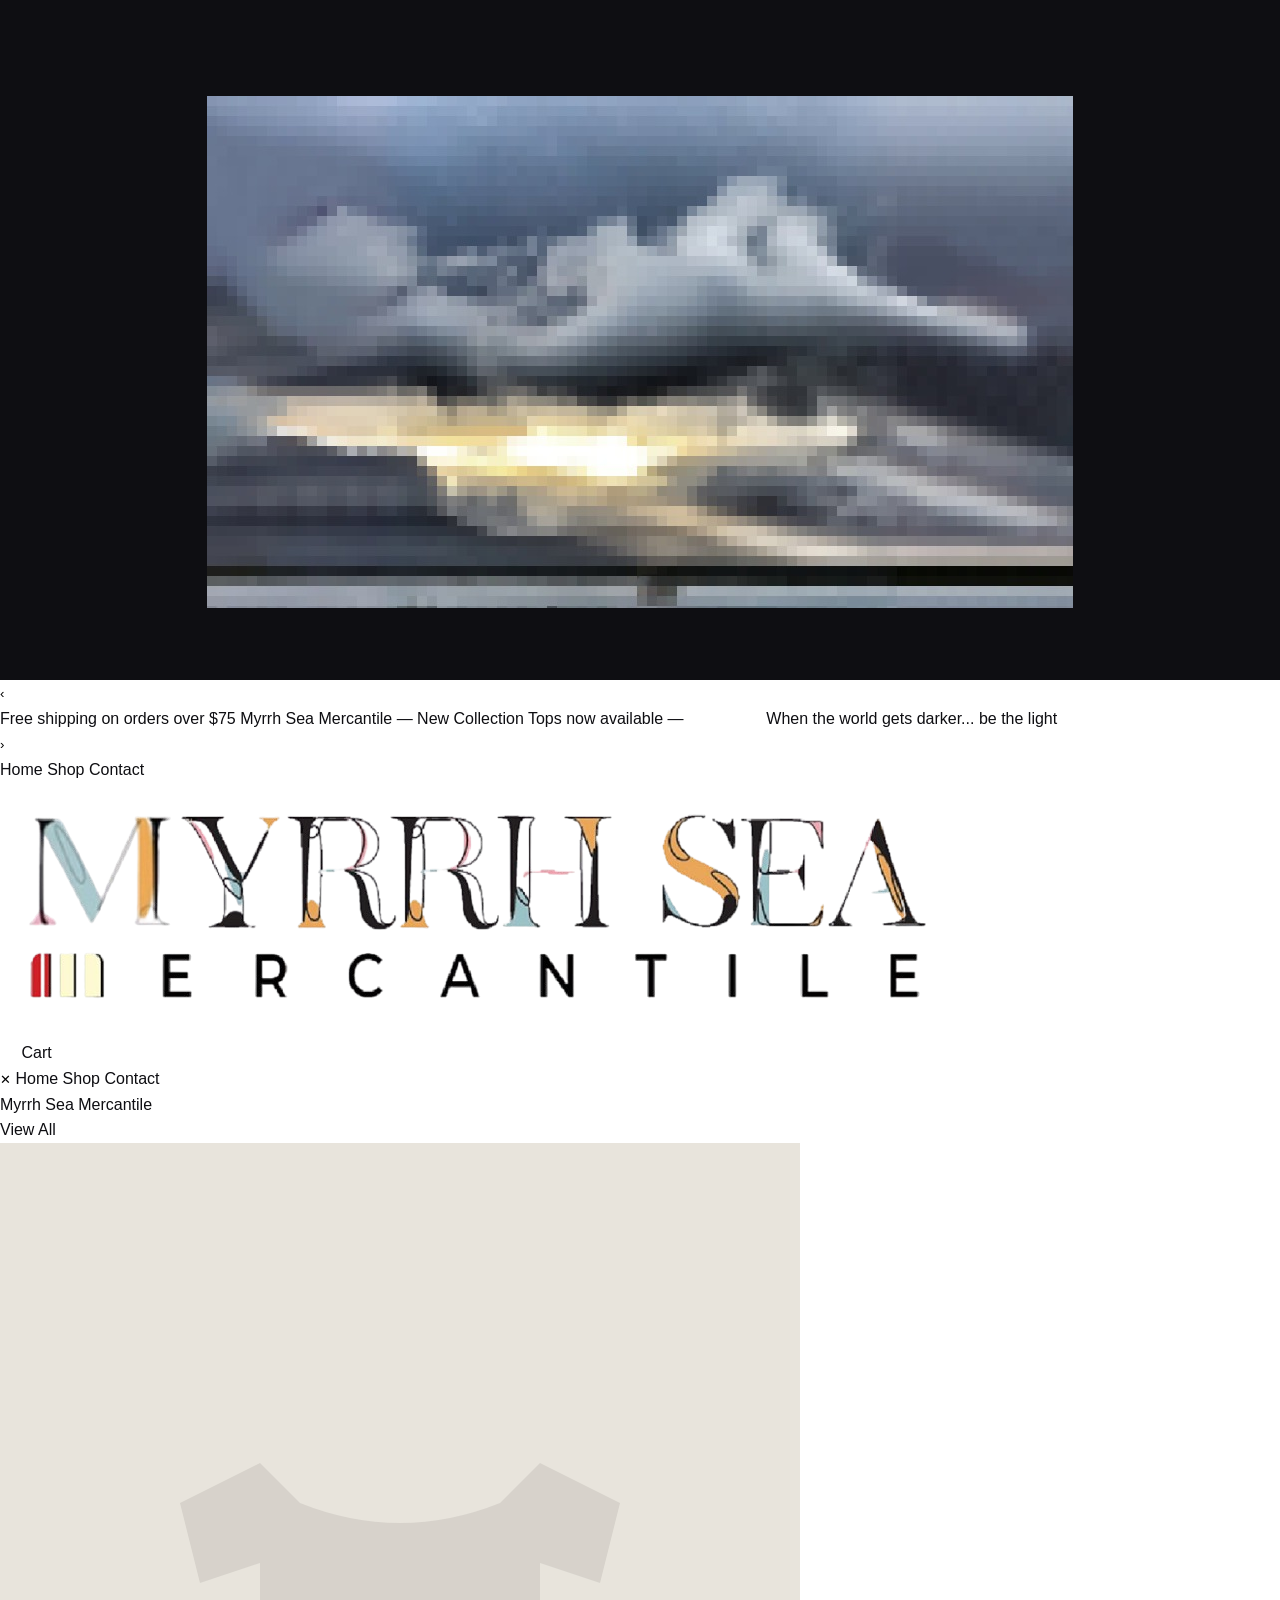
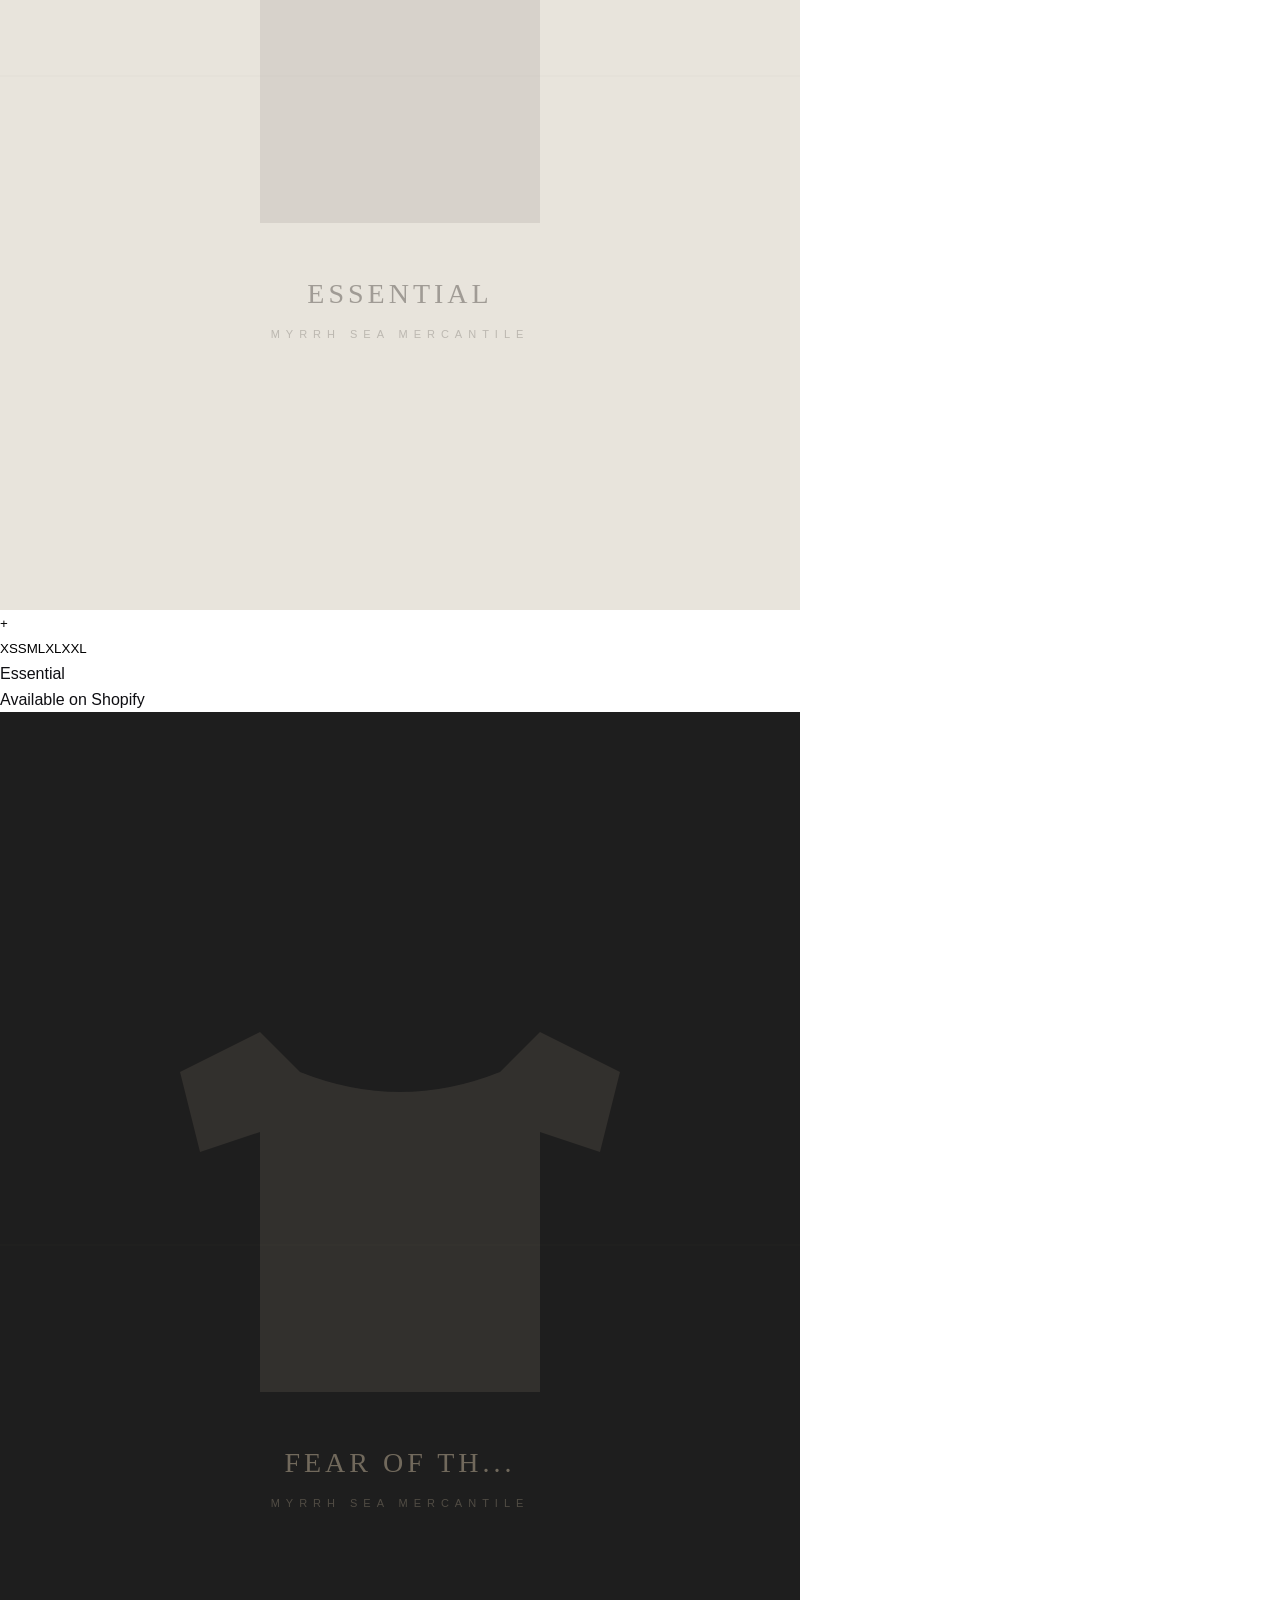
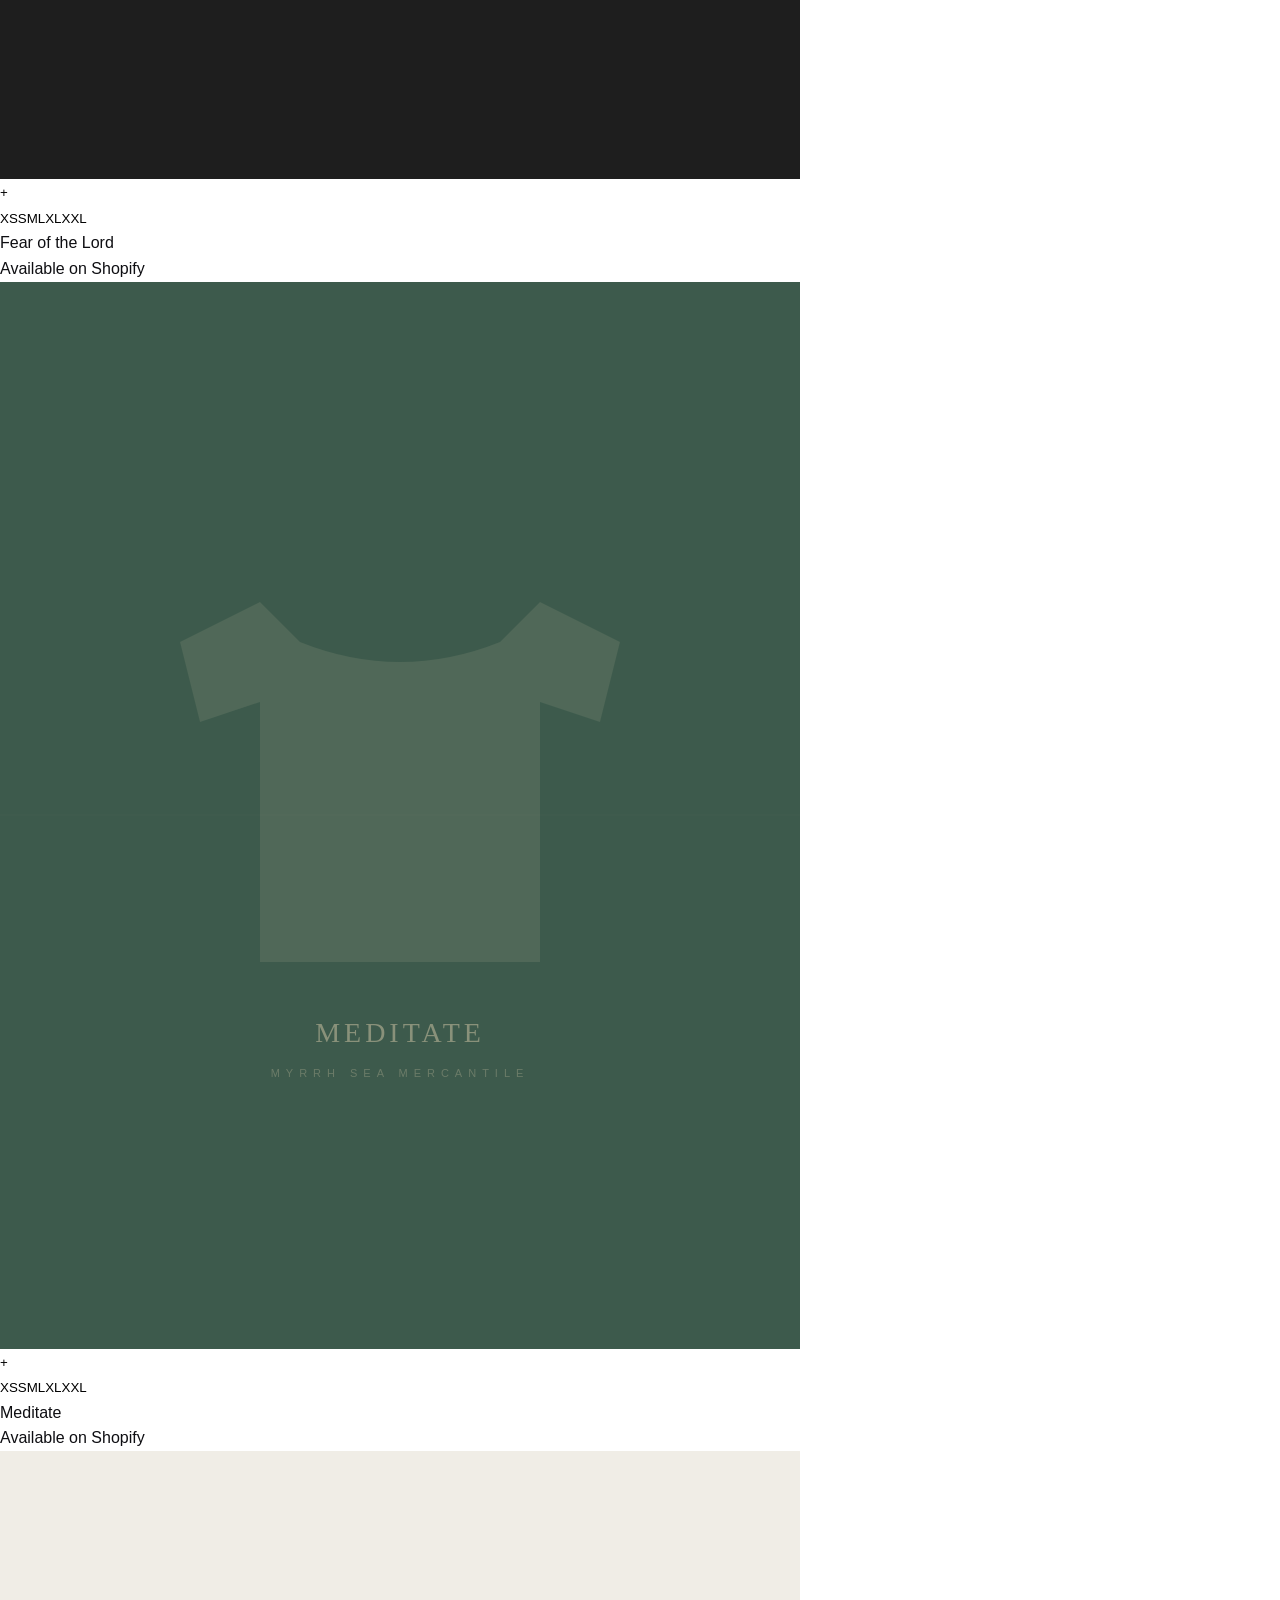
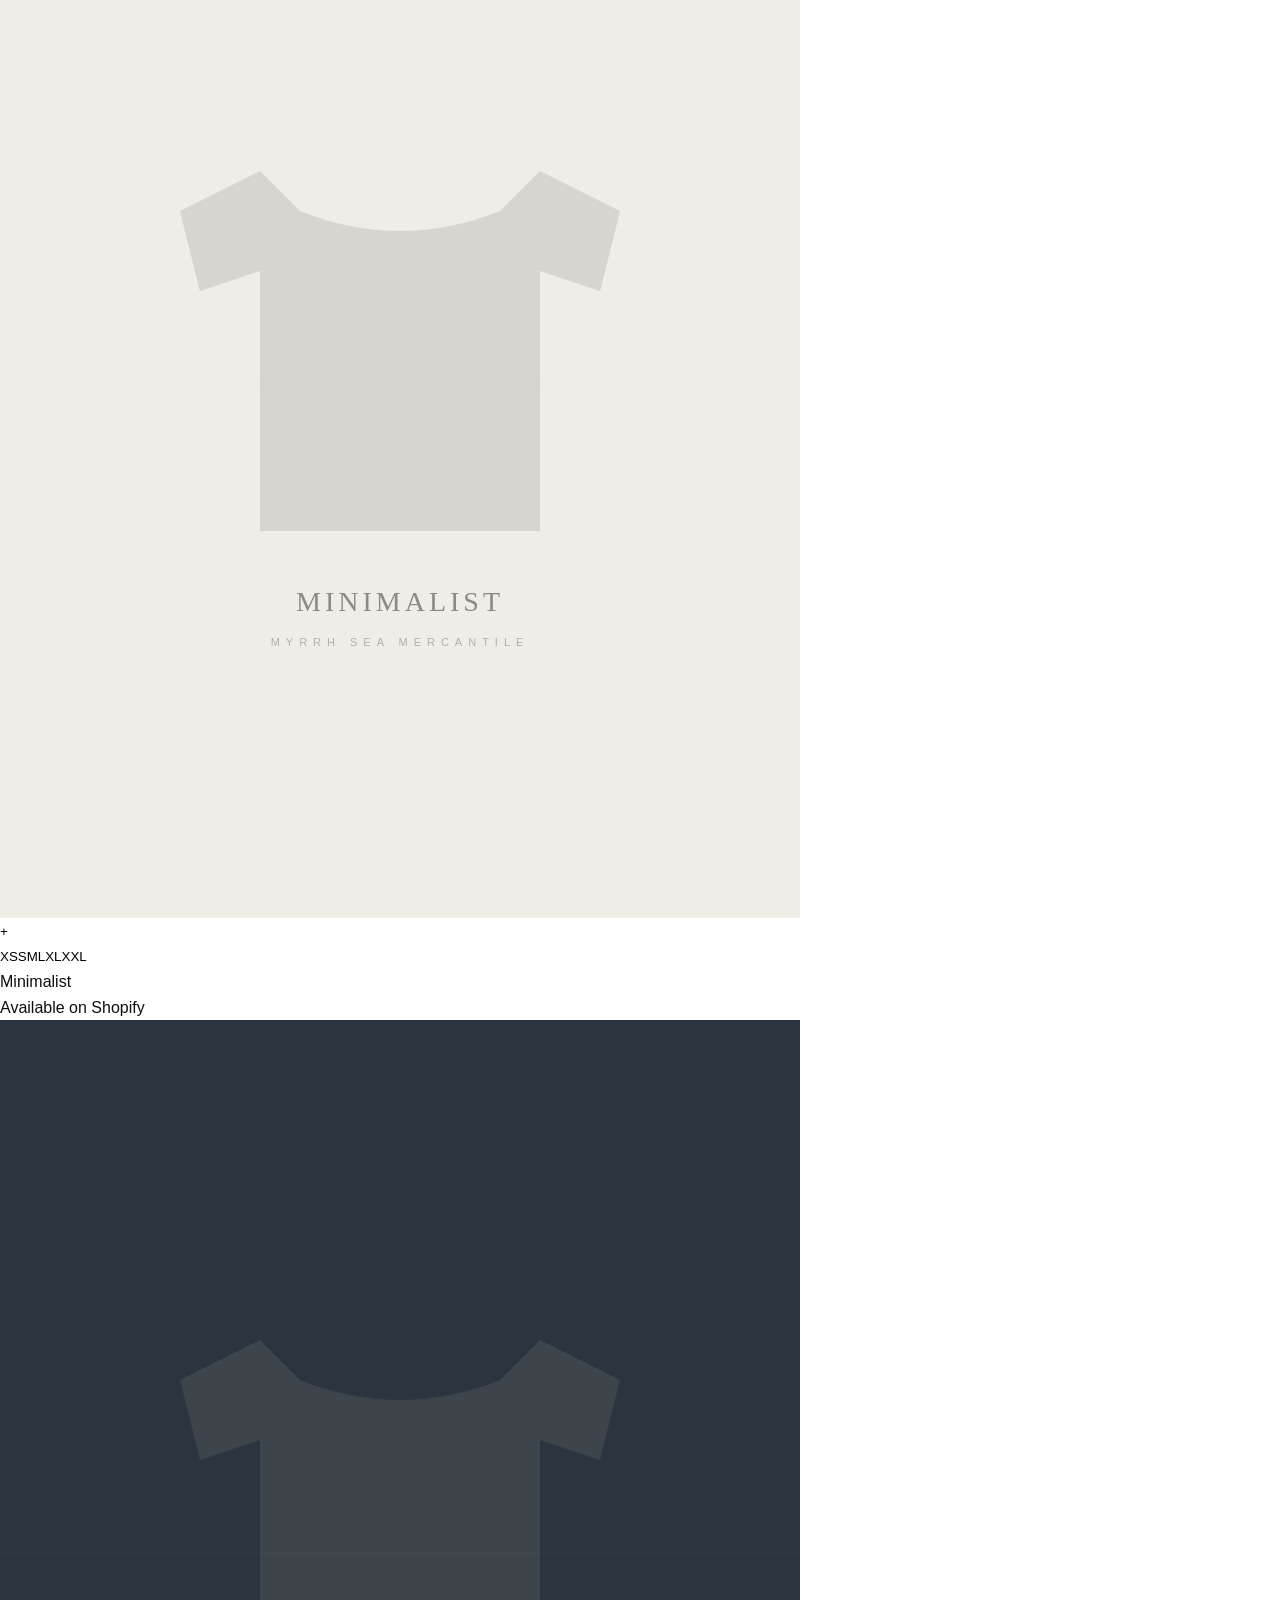
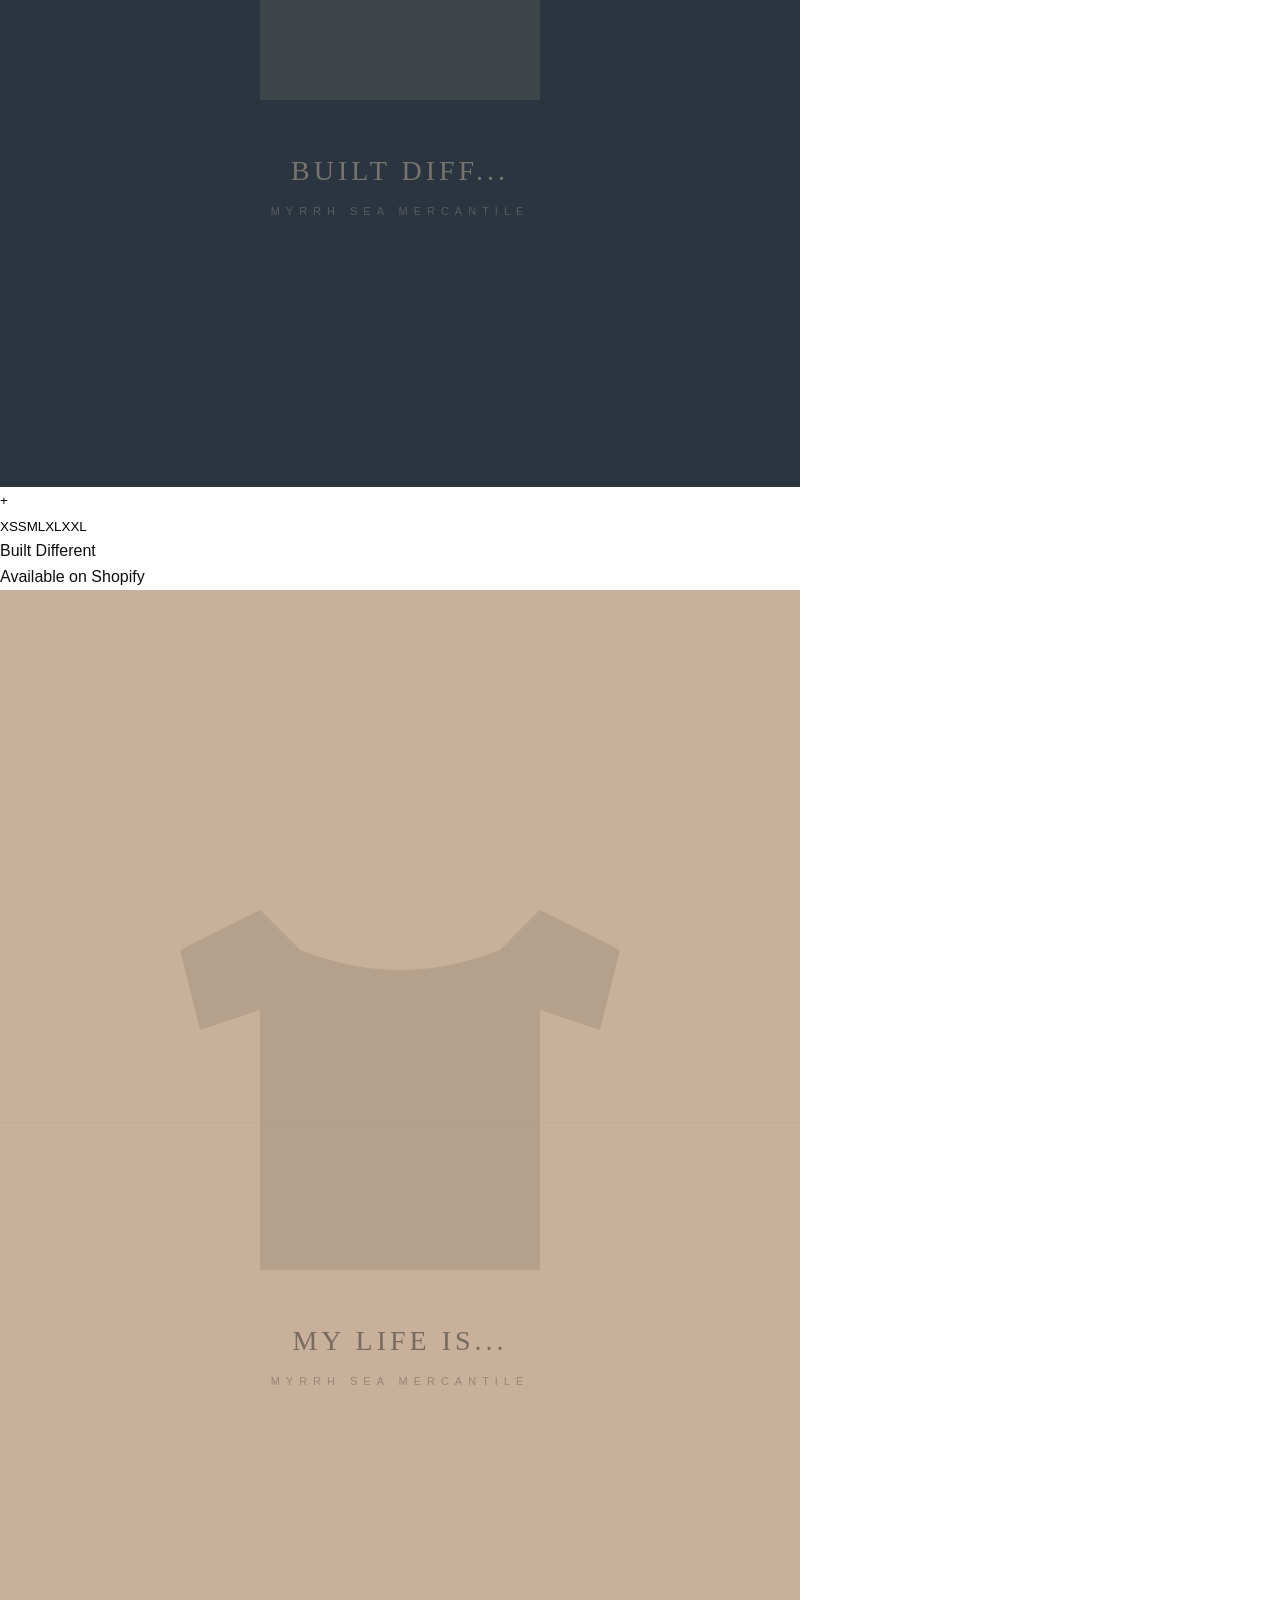
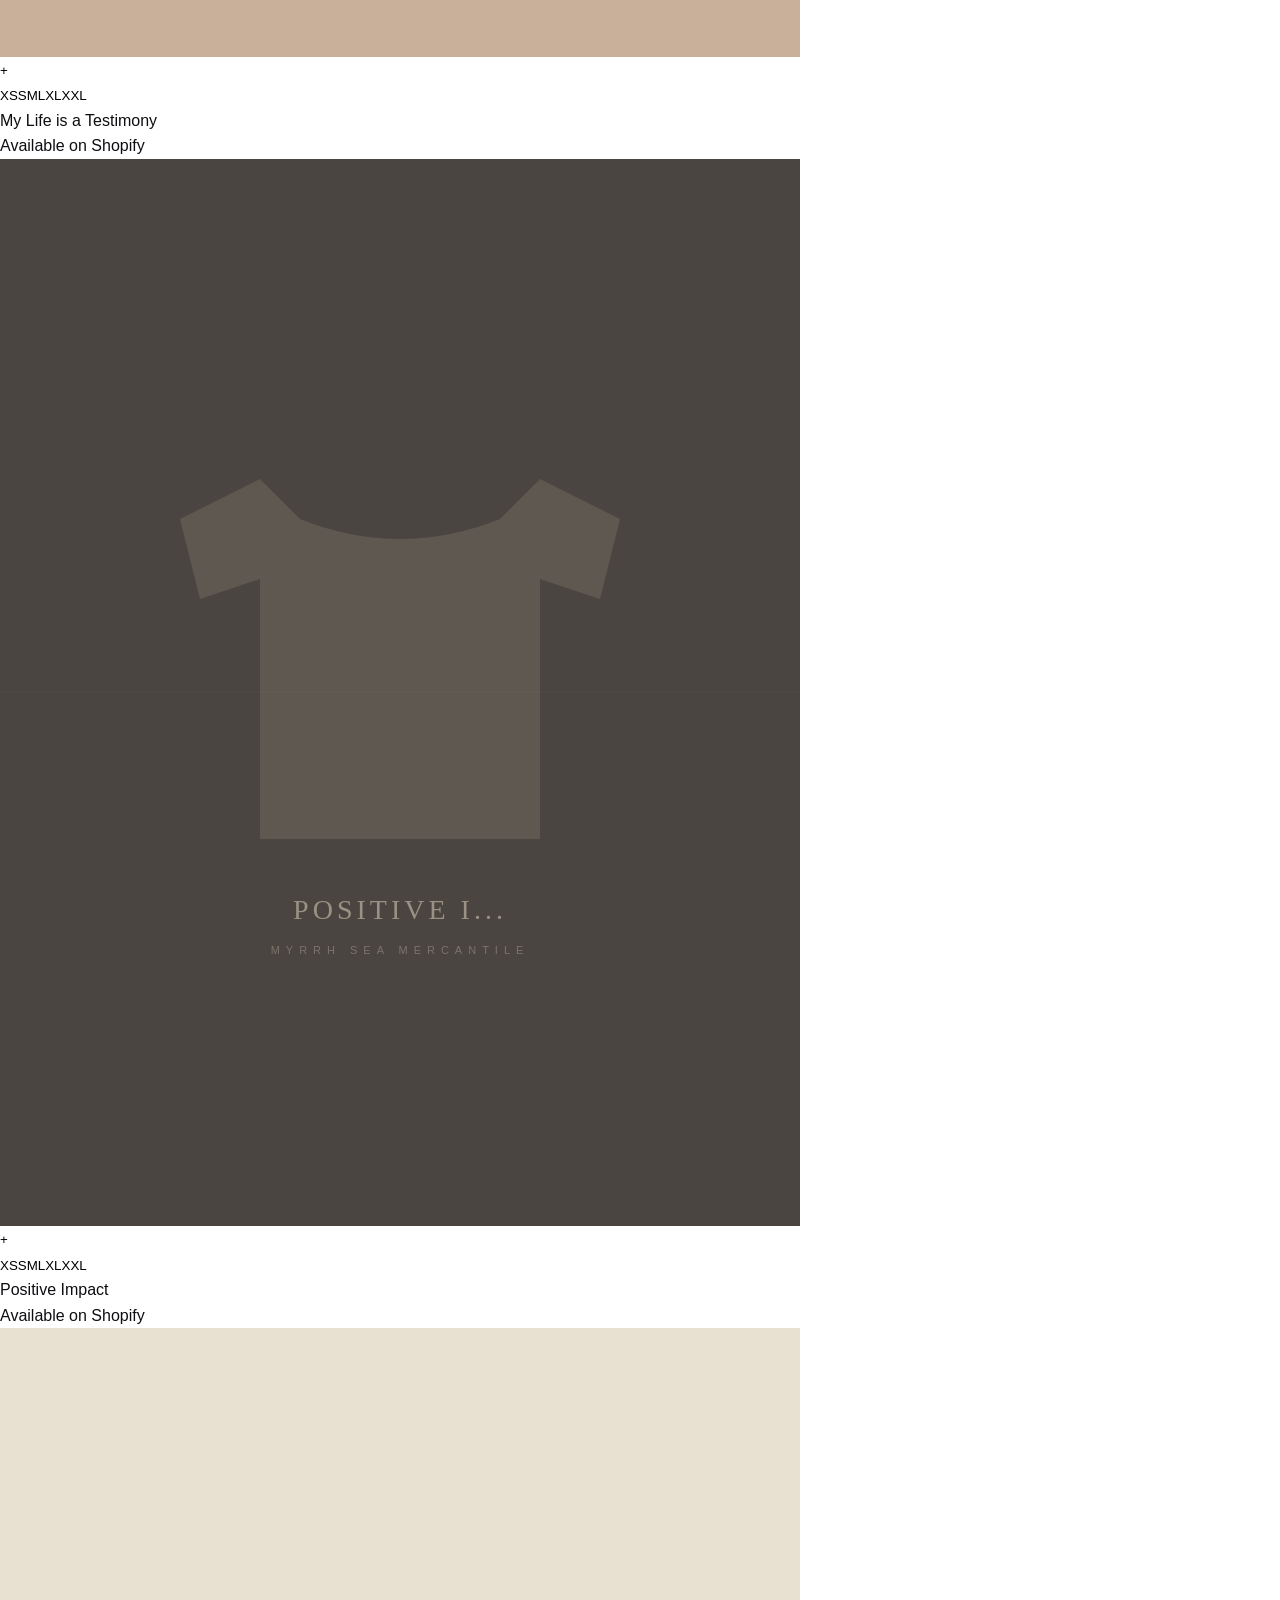
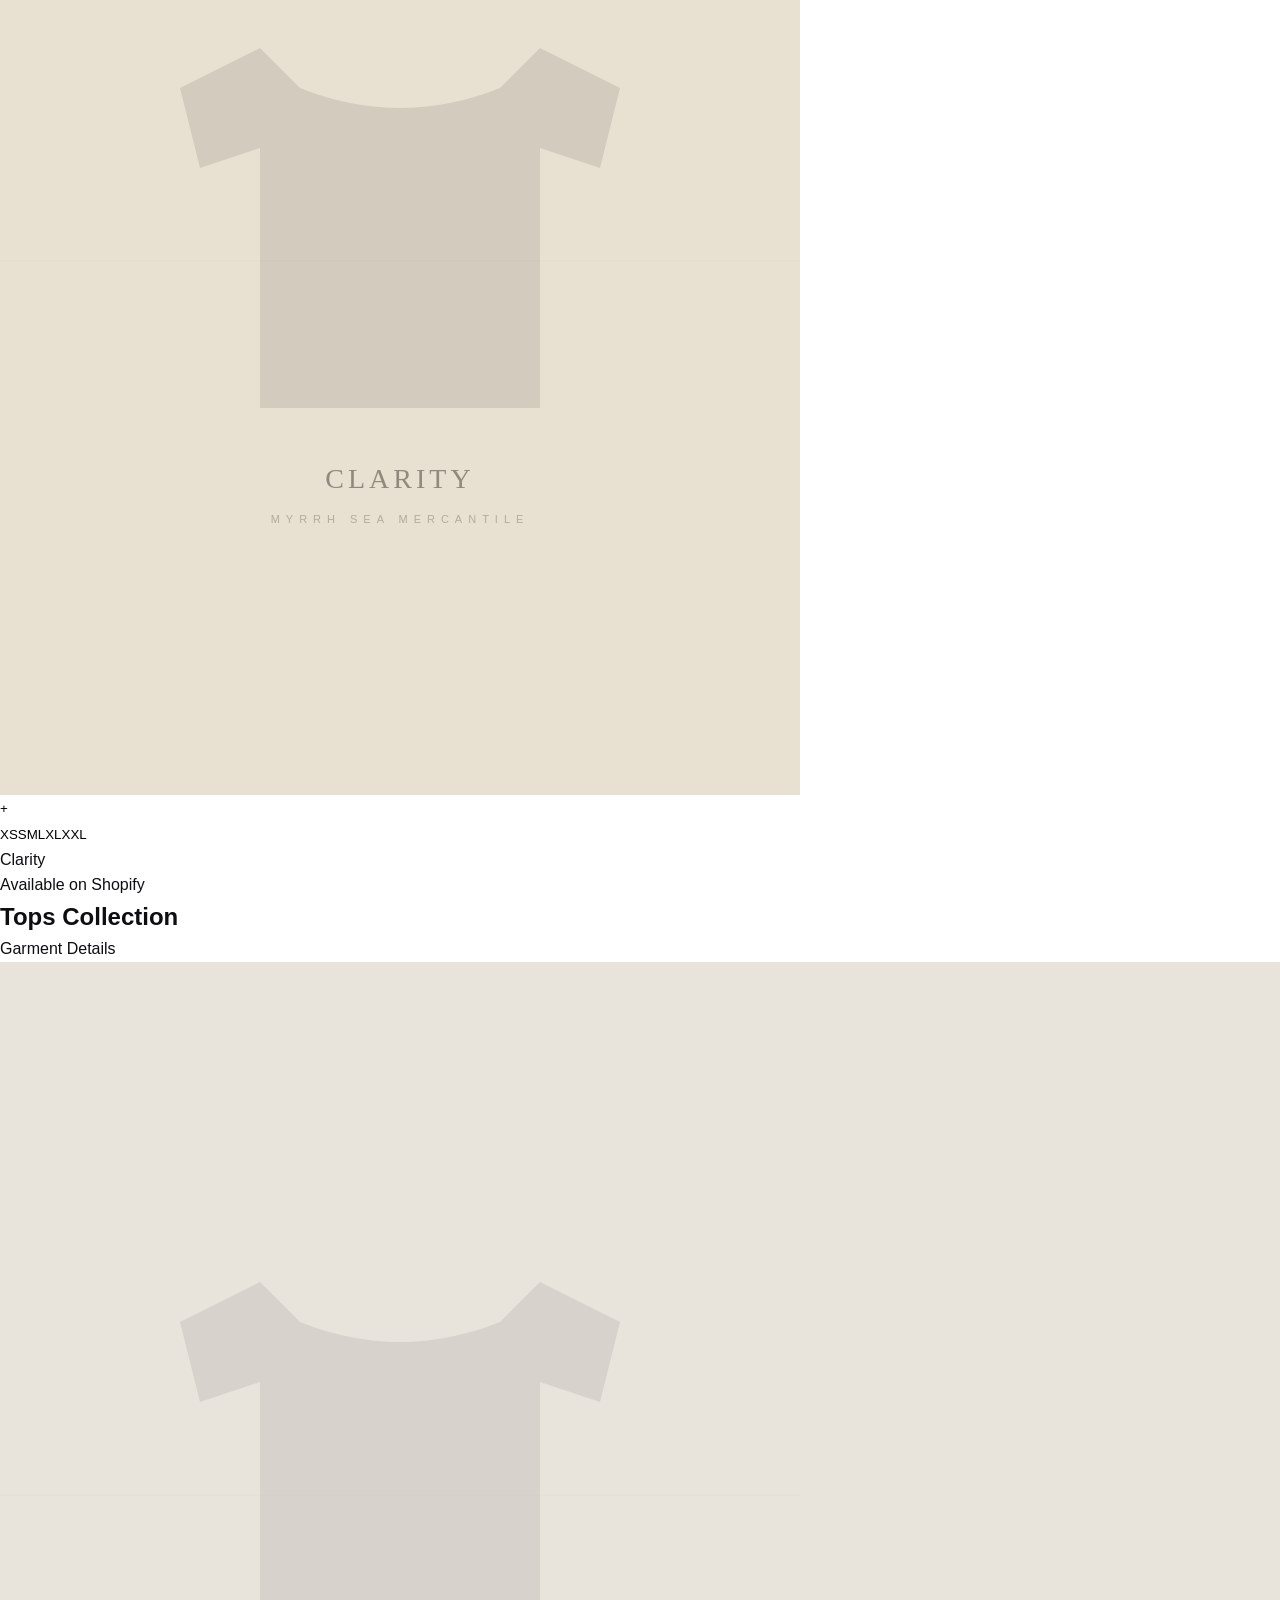
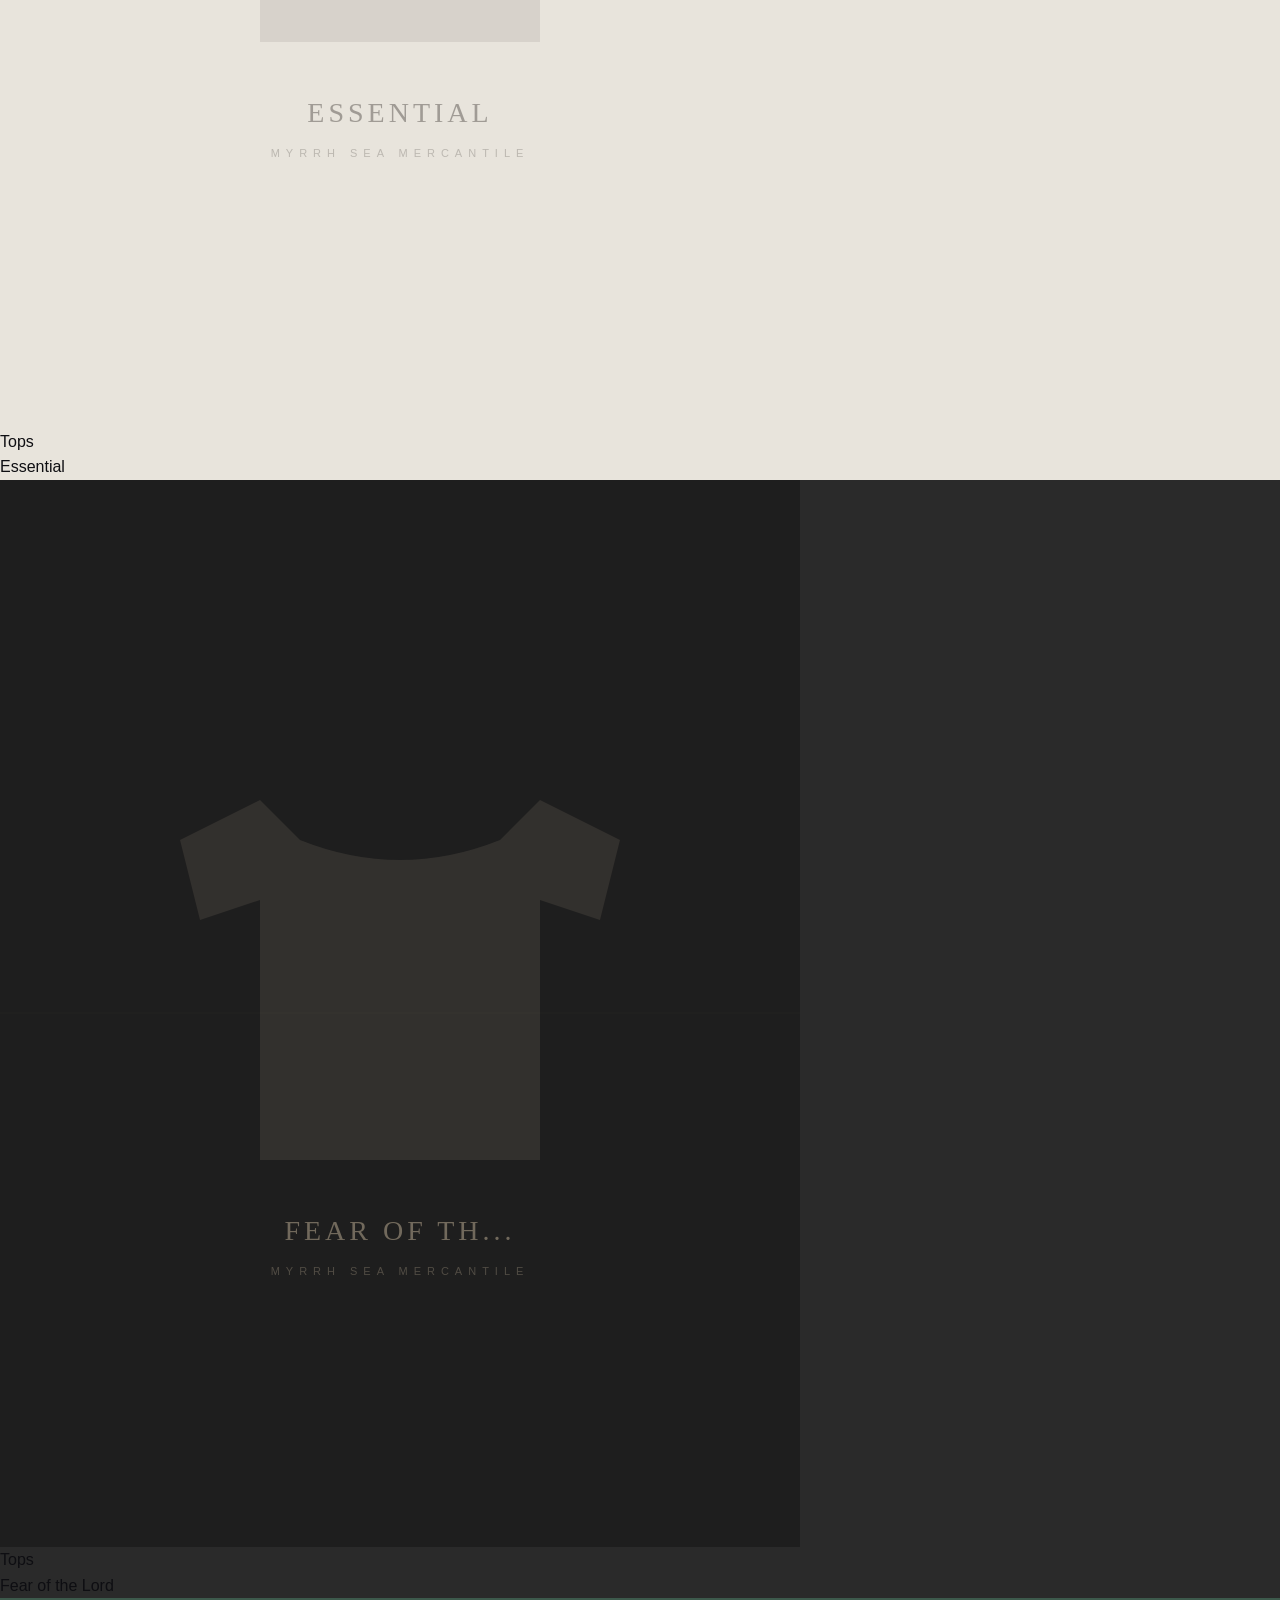
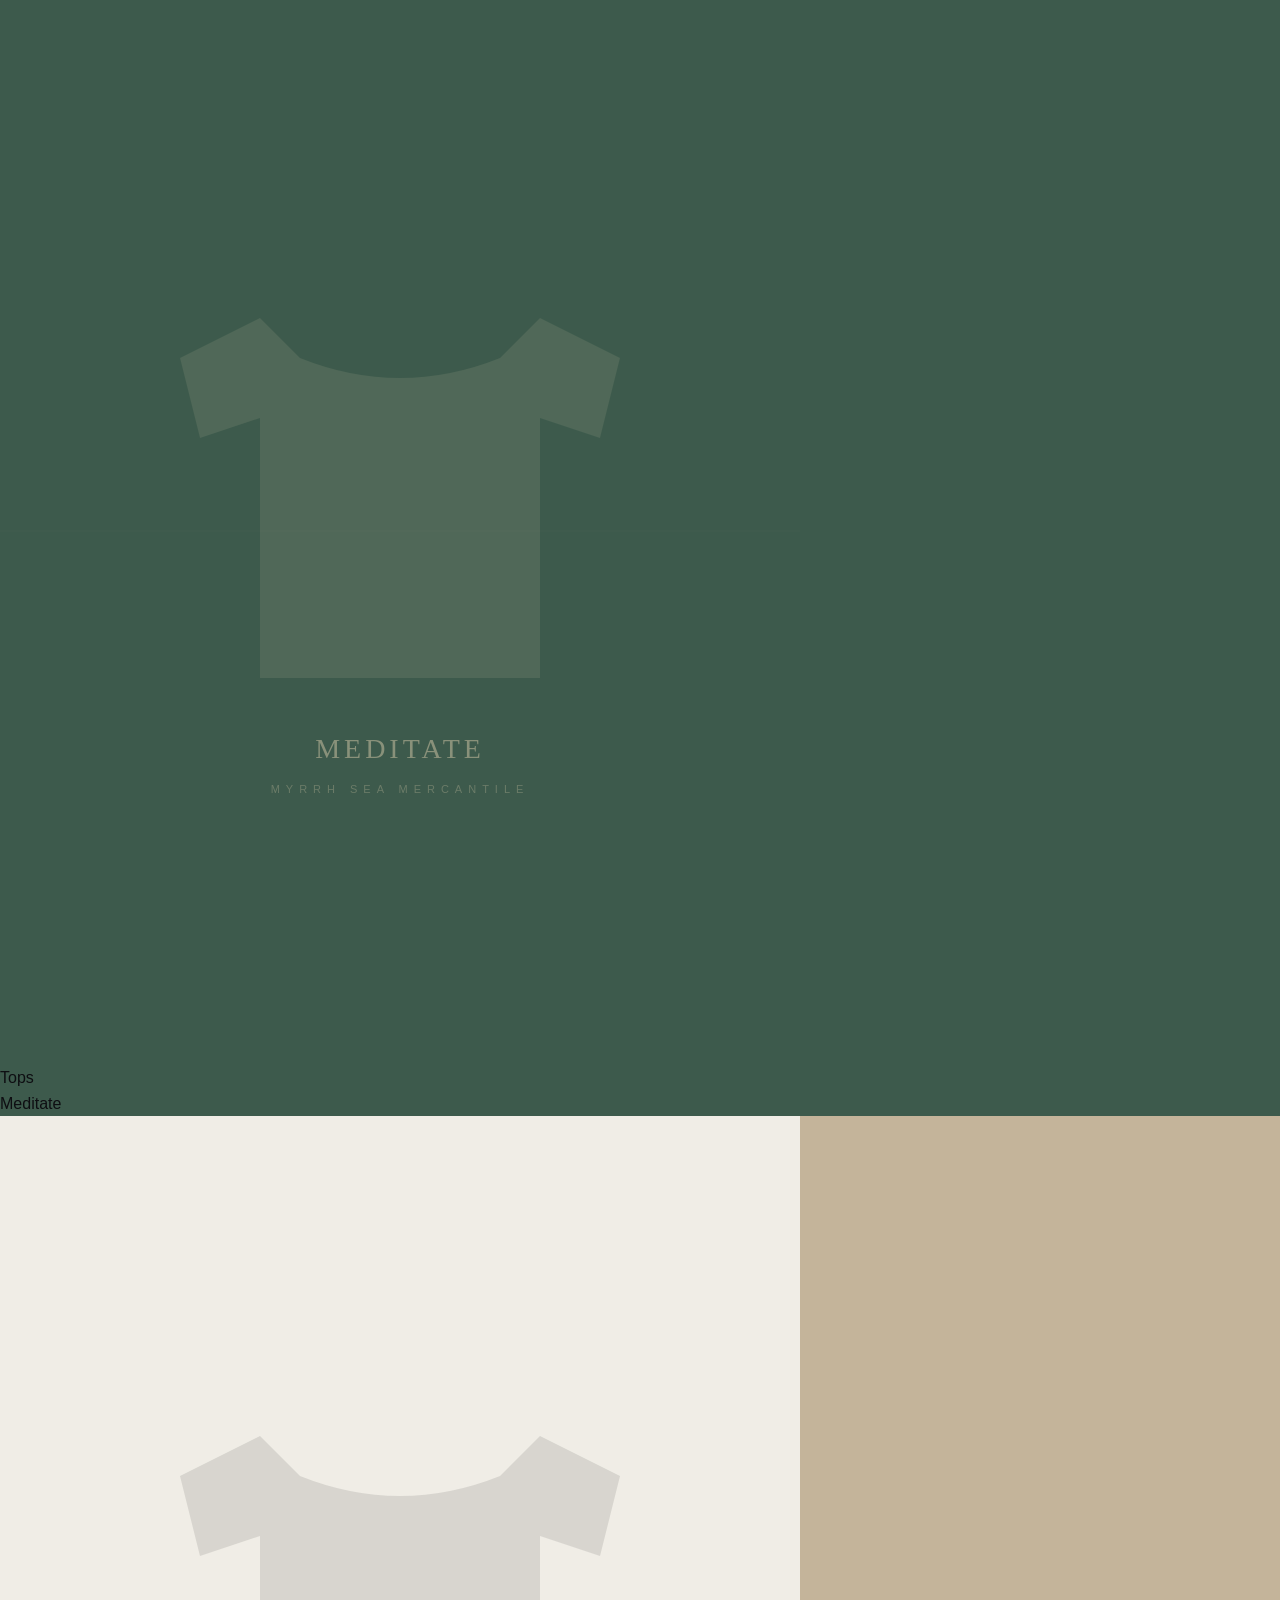
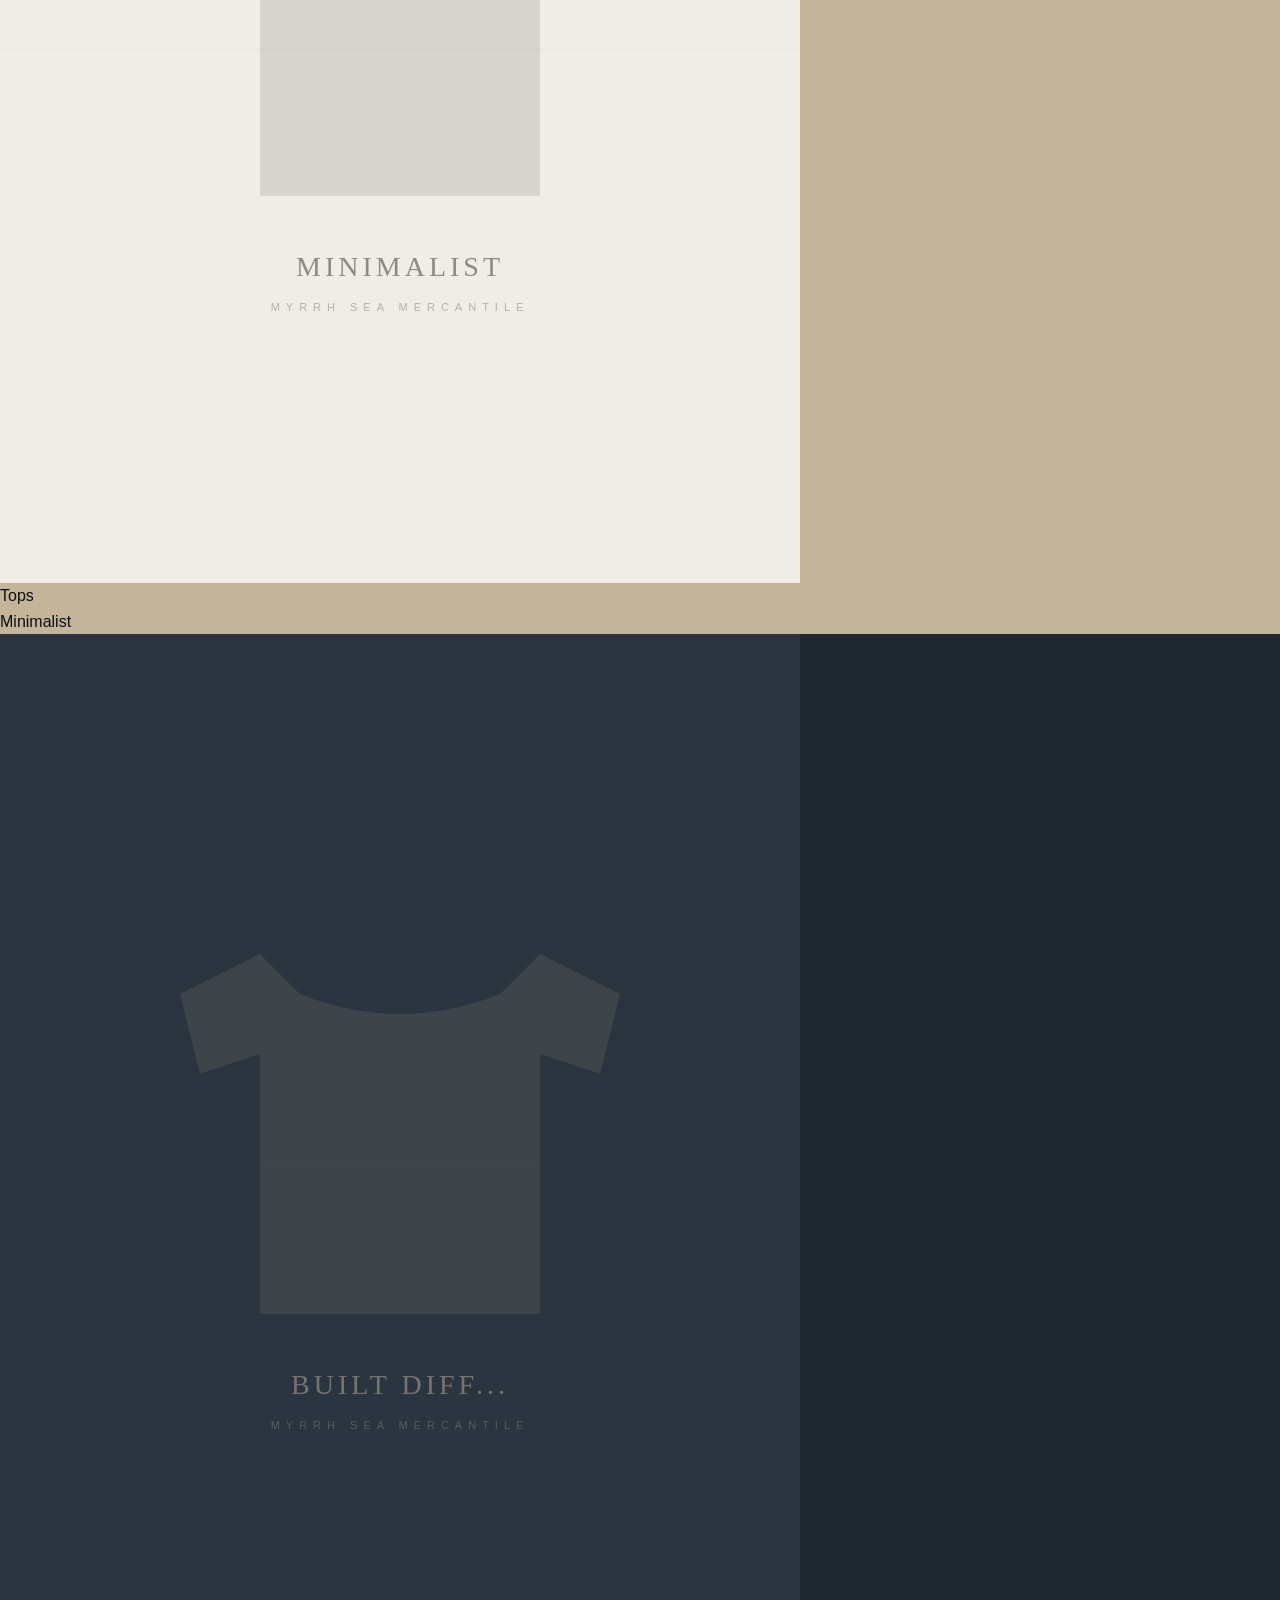
==== commit ee96cbe2: "Fix HTML doctype declaration and closing tag" ====
--- a/index.html
+++ b/index.html
@@ -1,4 +1,3 @@
-  <!DOCTYPE html>
 <html lang="en">
 <head>
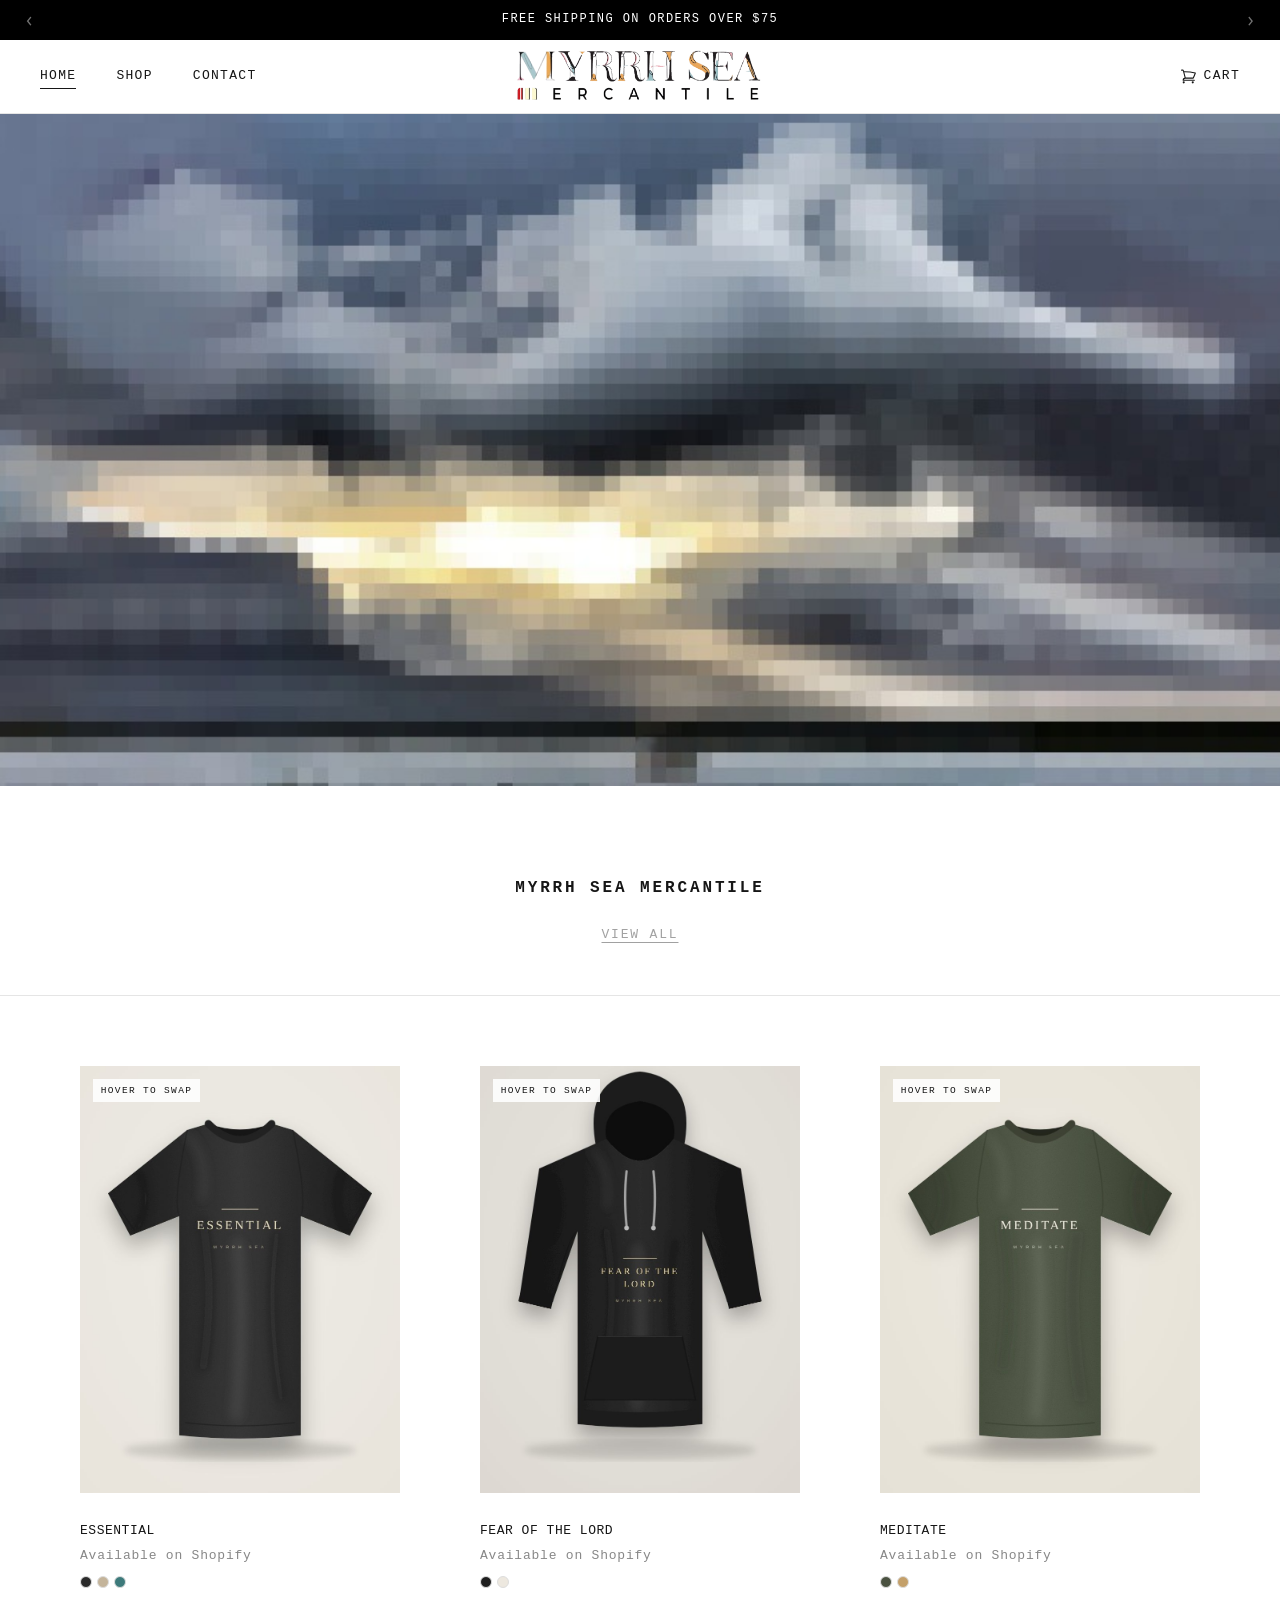
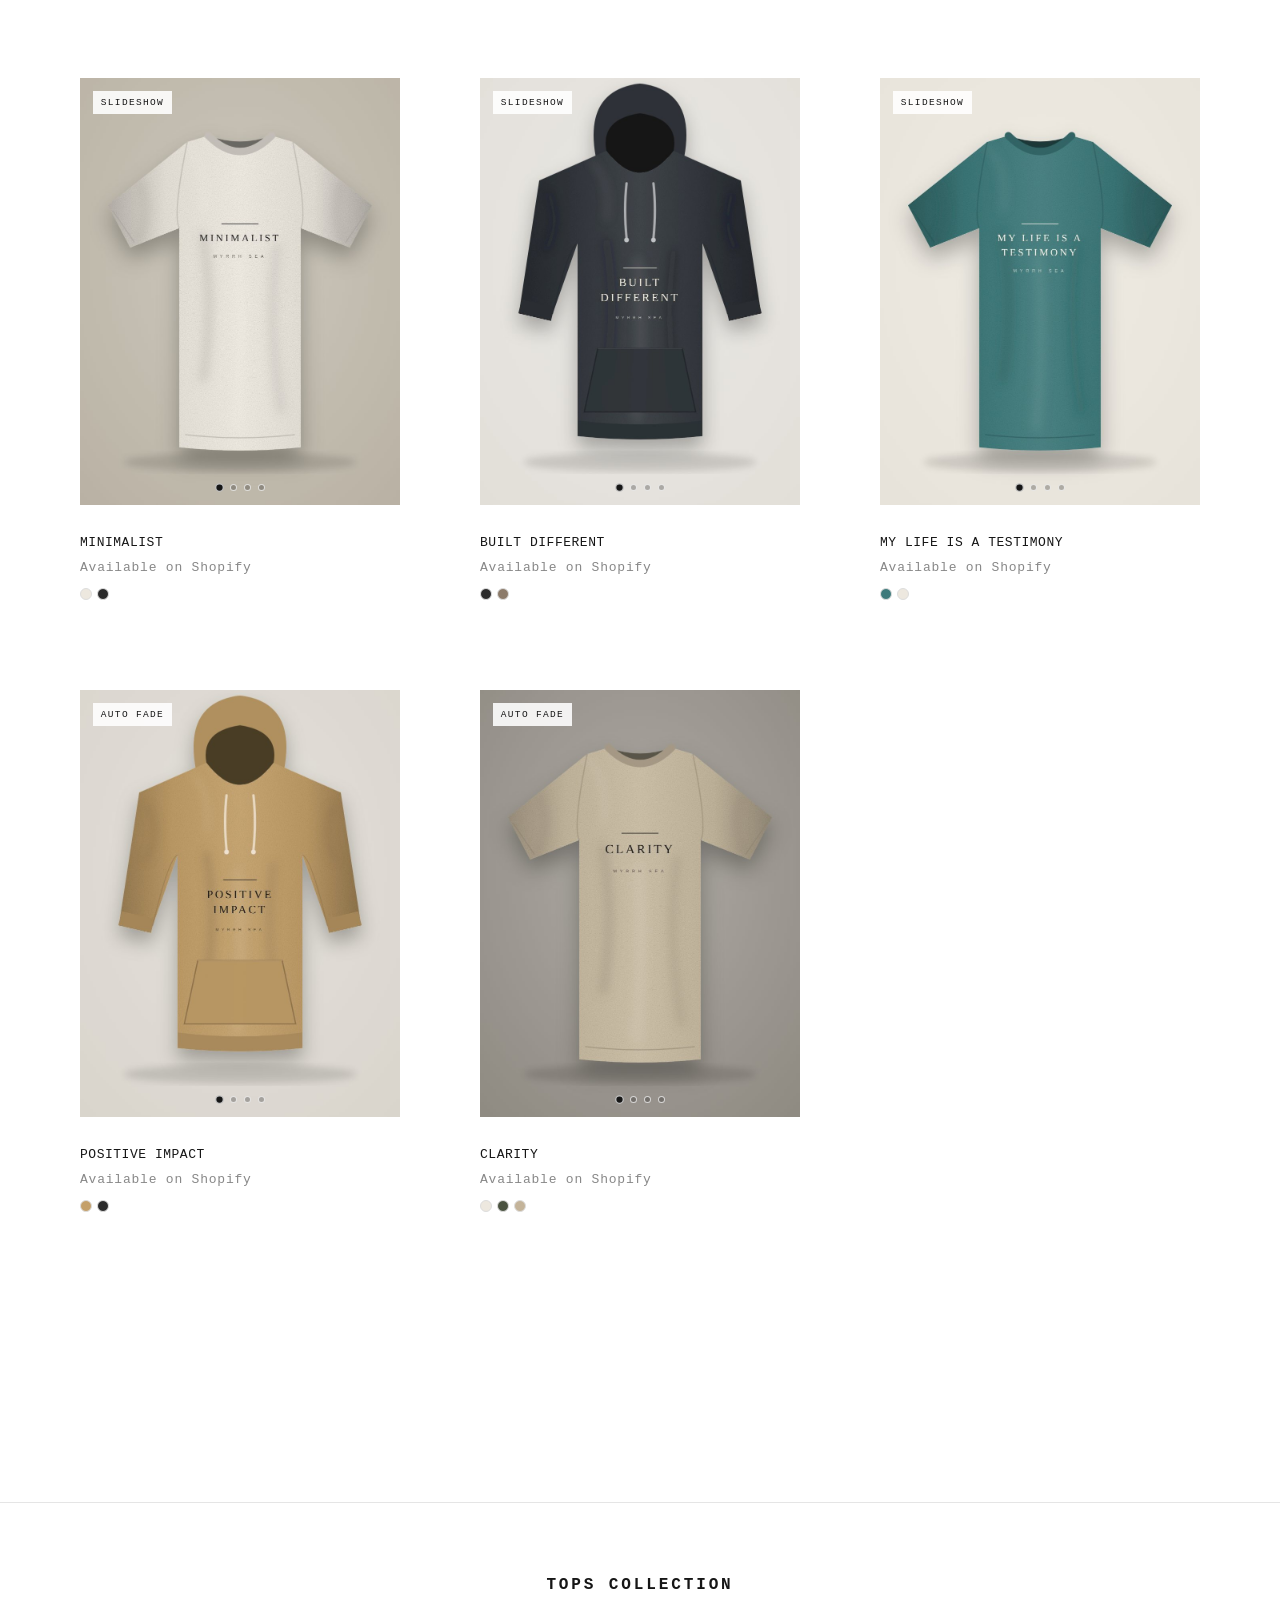
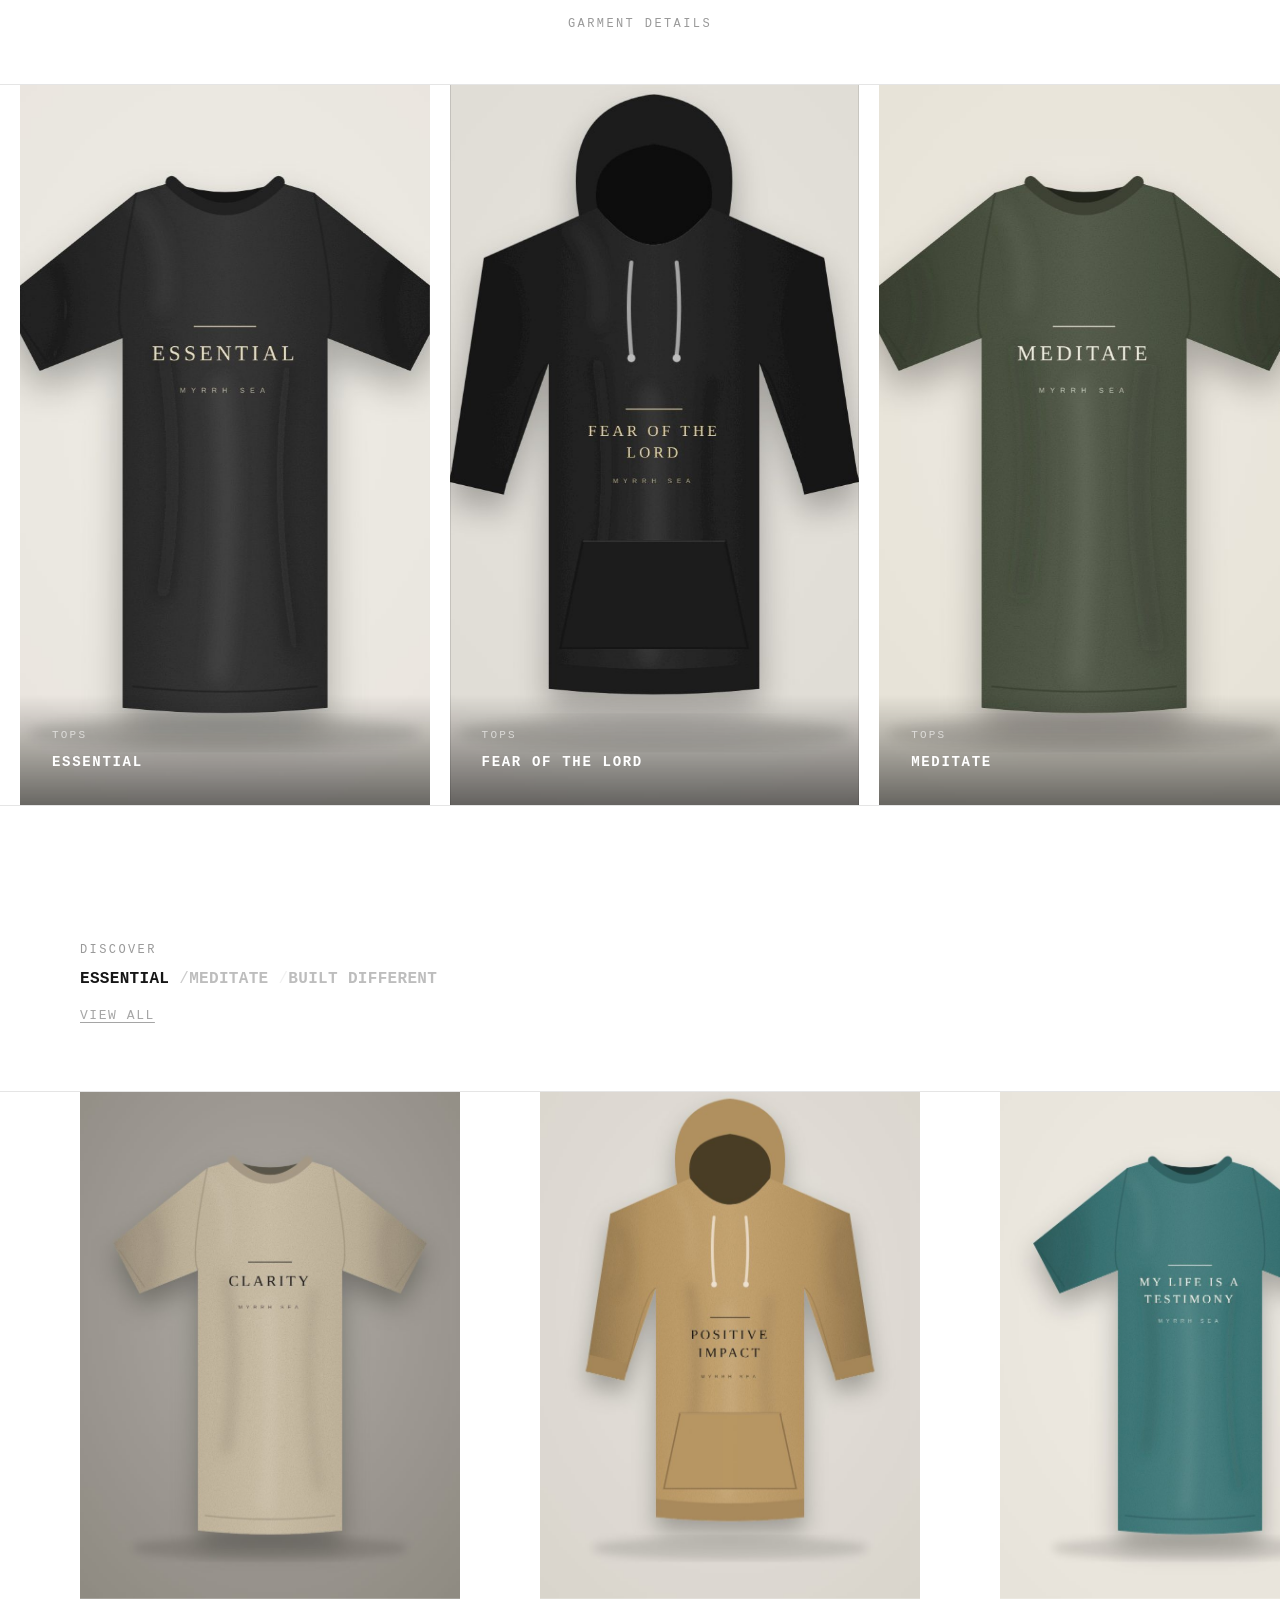
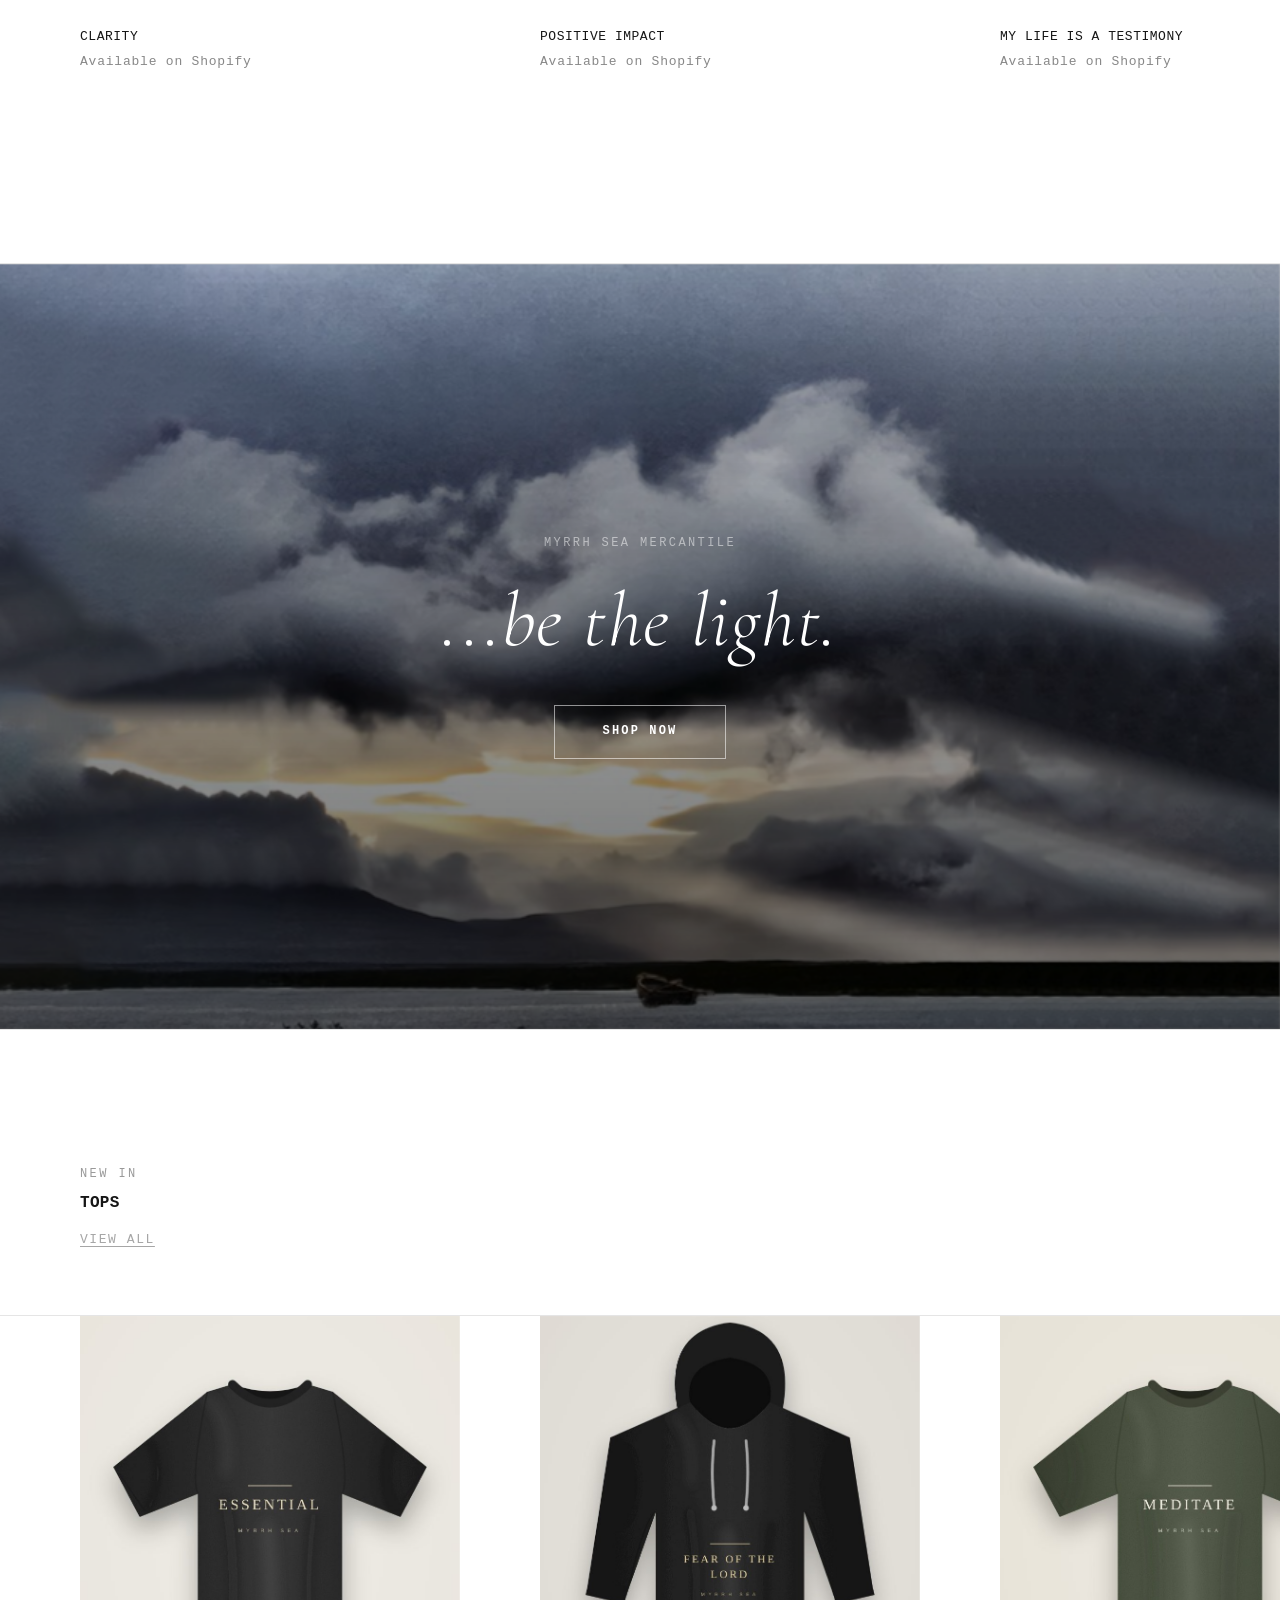
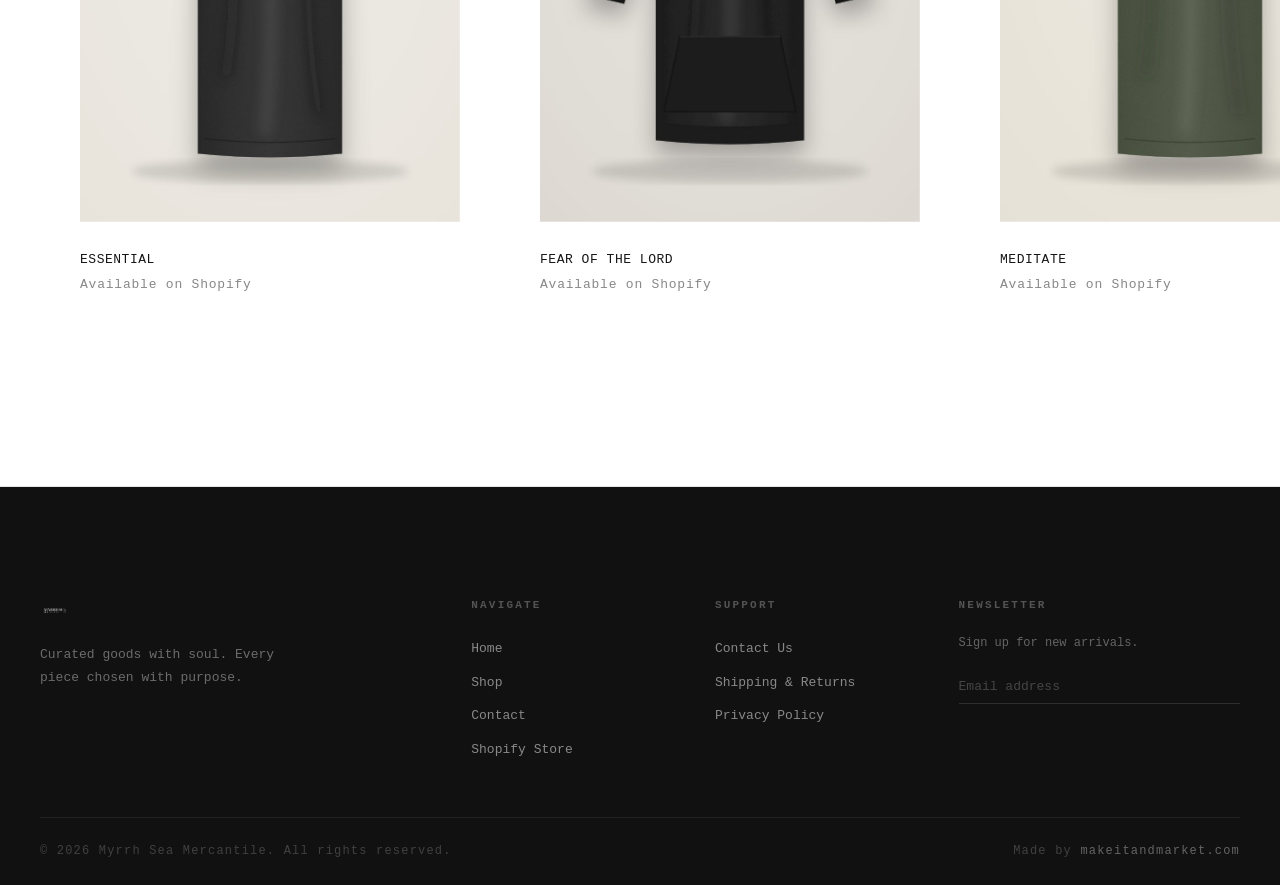
==== commit 3b7aeb31: "new updates" ====
--- a/index.html
+++ b/index.html
@@ -67,8 +67,9 @@
 <div class="prod-grid">
 
   <div class="pc rv">
-    <div class="pc-img">
-      <img src="images/top-1.svg" alt="Essential">
+    <div class="pc-img" data-mode="hover">
+      <div class="pc-stack"><img src="images/products/essential-1.jpg" alt="Essential — front"><img src="images/products/essential-2.jpg" alt="Essential — back" loading="lazy"></div>
+      <span class="demo-tag">Hover to swap</span>
       <button class="pc-plus" aria-label="Quick add">+</button>
       <div class="pc-sizes">
         <button class="pc-sz">XS</button><button class="pc-sz">S</button><button class="pc-sz">M</button><button class="pc-sz">L</button><button class="pc-sz">XL</button><button class="pc-sz">XXL</button>
@@ -82,8 +83,9 @@
   </div>
 
   <div class="pc rv">
-    <div class="pc-img">
-      <img src="images/top-2.svg" alt="Fear of the Lord">
+    <div class="pc-img" data-mode="hover">
+      <div class="pc-stack"><img src="images/products/fear-of-the-lord-1.jpg" alt="Fear of the Lord — front"><img src="images/products/fear-of-the-lord-2.jpg" alt="Fear of the Lord — back" loading="lazy"></div>
+      <span class="demo-tag">Hover to swap</span>
       <button class="pc-plus" aria-label="Quick add">+</button>
       <div class="pc-sizes">
         <button class="pc-sz">XS</button><button class="pc-sz">S</button><button class="pc-sz">M</button><button class="pc-sz">L</button><button class="pc-sz">XL</button><button class="pc-sz">XXL</button>
@@ -97,8 +99,9 @@
   </div>
 
   <div class="pc rv">
-    <div class="pc-img">
-      <img src="images/top-3.svg" alt="Meditate">
+    <div class="pc-img" data-mode="hover">
+      <div class="pc-stack"><img src="images/products/meditate-1.jpg" alt="Meditate — front"><img src="images/products/meditate-2.jpg" alt="Meditate — back" loading="lazy"></div>
+      <span class="demo-tag">Hover to swap</span>
       <button class="pc-plus" aria-label="Quick add">+</button>
       <div class="pc-sizes">
         <button class="pc-sz">XS</button><button class="pc-sz">S</button><button class="pc-sz">M</button><button class="pc-sz">L</button><button class="pc-sz">XL</button><button class="pc-sz">XXL</button>
@@ -112,8 +115,11 @@
   </div>
 
   <div class="pc rv">
-    <div class="pc-img">
-      <img src="images/top-4.svg" alt="Minimalist">
+    <div class="pc-img" data-mode="slider">
+      <div class="pc-track"><img src="images/products/minimalist-1.jpg" alt="Minimalist — front"><img src="images/products/minimalist-2.jpg" alt="Minimalist — back" loading="lazy"><img src="images/products/minimalist-3.jpg" alt="Minimalist — close-up" loading="lazy"><img src="images/products/minimalist-4.jpg" alt="Minimalist — on hanger" loading="lazy"></div>
+      <button class="pc-arrow prev" aria-label="Previous image">&#8249;</button><button class="pc-arrow next" aria-label="Next image">&#8250;</button>
+      <div class="pc-dots"><button class=on aria-label="Image 1"></button><button aria-label="Image 2"></button><button aria-label="Image 3"></button><button aria-label="Image 4"></button></div>
+      <span class="demo-tag">Slideshow</span>
       <button class="pc-plus" aria-label="Quick add">+</button>
       <div class="pc-sizes">
         <button class="pc-sz">XS</button><button class="pc-sz">S</button><button class="pc-sz">M</button><button class="pc-sz">L</button><button class="pc-sz">XL</button><button class="pc-sz">XXL</button>
@@ -127,8 +133,11 @@
   </div>
 
   <div class="pc rv">
-    <div class="pc-img">
-      <img src="images/top-5.svg" alt="Built Different">
+    <div class="pc-img" data-mode="slider">
+      <div class="pc-track"><img src="images/products/built-different-1.jpg" alt="Built Different — front"><img src="images/products/built-different-2.jpg" alt="Built Different — back" loading="lazy"><img src="images/products/built-different-3.jpg" alt="Built Different — close-up" loading="lazy"><img src="images/products/built-different-4.jpg" alt="Built Different — on hanger" loading="lazy"></div>
+      <button class="pc-arrow prev" aria-label="Previous image">&#8249;</button><button class="pc-arrow next" aria-label="Next image">&#8250;</button>
+      <div class="pc-dots"><button class=on aria-label="Image 1"></button><button aria-label="Image 2"></button><button aria-label="Image 3"></button><button aria-label="Image 4"></button></div>
+      <span class="demo-tag">Slideshow</span>
       <button class="pc-plus" aria-label="Quick add">+</button>
       <div class="pc-sizes">
         <button class="pc-sz">XS</button><button class="pc-sz">S</button><button class="pc-sz">M</button><button class="pc-sz">L</button><button class="pc-sz">XL</button><button class="pc-sz">XXL</button>
@@ -142,8 +151,11 @@
   </div>
 
   <div class="pc rv">
-    <div class="pc-img">
-      <img src="images/top-6.svg" alt="My Life is a Testimony">
+    <div class="pc-img" data-mode="slider">
+      <div class="pc-track"><img src="images/products/testimony-1.jpg" alt="My Life is a Testimony — front"><img src="images/products/testimony-2.jpg" alt="My Life is a Testimony — back" loading="lazy"><img src="images/products/testimony-3.jpg" alt="My Life is a Testimony — close-up" loading="lazy"><img src="images/products/testimony-4.jpg" alt="My Life is a Testimony — on hanger" loading="lazy"></div>
+      <button class="pc-arrow prev" aria-label="Previous image">&#8249;</button><button class="pc-arrow next" aria-label="Next image">&#8250;</button>
+      <div class="pc-dots"><button class=on aria-label="Image 1"></button><button aria-label="Image 2"></button><button aria-label="Image 3"></button><button aria-label="Image 4"></button></div>
+      <span class="demo-tag">Slideshow</span>
       <button class="pc-plus" aria-label="Quick add">+</button>
       <div class="pc-sizes">
         <button class="pc-sz">XS</button><button class="pc-sz">S</button><button class="pc-sz">M</button><button class="pc-sz">L</button><button class="pc-sz">XL</button><button class="pc-sz">XXL</button>
@@ -157,8 +169,10 @@
   </div>
 
   <div class="pc rv">
-    <div class="pc-img">
-      <img src="images/top-7.svg" alt="Positive Impact">
+    <div class="pc-img" data-mode="fade">
+      <div class="pc-stack"><img src="images/products/positive-impact-1.jpg" alt="Positive Impact — front"><img src="images/products/positive-impact-2.jpg" alt="Positive Impact — back" loading="lazy"><img src="images/products/positive-impact-3.jpg" alt="Positive Impact — close-up" loading="lazy"><img src="images/products/positive-impact-4.jpg" alt="Positive Impact — on hanger" loading="lazy"></div>
+      <div class="pc-dots"><button class=on aria-label="Image 1"></button><button aria-label="Image 2"></button><button aria-label="Image 3"></button><button aria-label="Image 4"></button></div>
+      <span class="demo-tag">Auto fade</span>
       <button class="pc-plus" aria-label="Quick add">+</button>
       <div class="pc-sizes">
         <button class="pc-sz">XS</button><button class="pc-sz">S</button><button class="pc-sz">M</button><button class="pc-sz">L</button><button class="pc-sz">XL</button><button class="pc-sz">XXL</button>
@@ -172,8 +186,10 @@
   </div>
 
   <div class="pc rv">
-    <div class="pc-img">
-      <img src="images/top-8.svg" alt="Clarity">
+    <div class="pc-img" data-mode="fade">
+      <div class="pc-stack"><img src="images/products/clarity-1.jpg" alt="Clarity — front"><img src="images/products/clarity-2.jpg" alt="Clarity — back" loading="lazy"><img src="images/products/clarity-3.jpg" alt="Clarity — close-up" loading="lazy"><img src="images/products/clarity-4.jpg" alt="Clarity — on hanger" loading="lazy"></div>
+      <div class="pc-dots"><button class=on aria-label="Image 1"></button><button aria-label="Image 2"></button><button aria-label="Image 3"></button><button aria-label="Image 4"></button></div>
+      <span class="demo-tag">Auto fade</span>
       <button class="pc-plus" aria-label="Quick add">+</button>
       <div class="pc-sizes">
         <button class="pc-sz">XS</button><button class="pc-sz">S</button><button class="pc-sz">M</button><button class="pc-sz">L</button><button class="pc-sz">XL</button><button class="pc-sz">XXL</button>
@@ -195,14 +211,14 @@
     <p>Garment Details</p>
   </div>
   <div class="strip-runner" id="strip">
-    <div class="strip-panel" style="background:#E8E4DC"><img src="images/top-1.svg" alt="Essential"><div class="strip-overlay"><div class="strip-eye">Tops</div><div class="strip-name">Essential</div></div></div>
-    <div class="strip-panel" style="background:#2A2A2A"><img src="images/top-2.svg" alt="Fear of the Lord"><div class="strip-overlay"><div class="strip-eye">Tops</div><div class="strip-name">Fear of the Lord</div></div></div>
-    <div class="strip-panel" style="background:#3D5A4C"><img src="images/top-3.svg" alt="Meditate"><div class="strip-overlay"><div class="strip-eye">Tops</div><div class="strip-name">Meditate</div></div></div>
-    <div class="strip-panel" style="background:#C4B49A"><img src="images/top-4.svg" alt="Minimalist"><div class="strip-overlay"><div class="strip-eye">Tops</div><div class="strip-name">Minimalist</div></div></div>
-    <div class="strip-panel" style="background:#1E2830"><img src="images/top-5.svg" alt="Built Different"><div class="strip-overlay"><div class="strip-eye">Tops</div><div class="strip-name">Built Different</div></div></div>
-    <div class="strip-panel" style="background:#E0D8CC"><img src="images/top-6.svg" alt="Testimony"><div class="strip-overlay"><div class="strip-eye">Tops</div><div class="strip-name">My Life is a Testimony</div></div></div>
-    <div class="strip-panel" style="background:#4A3020"><img src="images/top-7.svg" alt="Positive Impact"><div class="strip-overlay"><div class="strip-eye">Tops</div><div class="strip-name">Positive Impact</div></div></div>
-    <div class="strip-panel" style="background:#D4CFC8"><img src="images/top-8.svg" alt="Clarity"><div class="strip-overlay"><div class="strip-eye">Tops</div><div class="strip-name">Clarity</div></div></div>
+    <div class="strip-panel" style="background:#E8E4DC"><img src="images/products/essential-1.jpg" alt="Essential"><div class="strip-overlay"><div class="strip-eye">Tops</div><div class="strip-name">Essential</div></div></div>
+    <div class="strip-panel" style="background:#2A2A2A"><img src="images/products/fear-of-the-lord-1.jpg" alt="Fear of the Lord"><div class="strip-overlay"><div class="strip-eye">Tops</div><div class="strip-name">Fear of the Lord</div></div></div>
+    <div class="strip-panel" style="background:#3D5A4C"><img src="images/products/meditate-1.jpg" alt="Meditate"><div class="strip-overlay"><div class="strip-eye">Tops</div><div class="strip-name">Meditate</div></div></div>
+    <div class="strip-panel" style="background:#C4B49A"><img src="images/products/minimalist-1.jpg" alt="Minimalist"><div class="strip-overlay"><div class="strip-eye">Tops</div><div class="strip-name">Minimalist</div></div></div>
+    <div class="strip-panel" style="background:#1E2830"><img src="images/products/built-different-1.jpg" alt="Built Different"><div class="strip-overlay"><div class="strip-eye">Tops</div><div class="strip-name">Built Different</div></div></div>
+    <div class="strip-panel" style="background:#E0D8CC"><img src="images/products/testimony-1.jpg" alt="Testimony"><div class="strip-overlay"><div class="strip-eye">Tops</div><div class="strip-name">My Life is a Testimony</div></div></div>
+    <div class="strip-panel" style="background:#4A3020"><img src="images/products/positive-impact-1.jpg" alt="Positive Impact"><div class="strip-overlay"><div class="strip-eye">Tops</div><div class="strip-name">Positive Impact</div></div></div>
+    <div class="strip-panel" style="background:#D4CFC8"><img src="images/products/clarity-1.jpg" alt="Clarity"><div class="strip-overlay"><div class="strip-eye">Tops</div><div class="strip-name">Clarity</div></div></div>
   </div>
 </div>
 
@@ -219,11 +235,11 @@
 
 <div class="h-scroll" id="hs1">
   <div class="h-track">
-    <div class="pc"><div class="pc-img"><img src="images/top-8.svg" alt="Clarity"><button class="pc-plus">+</button><div class="pc-sizes"><button class="pc-sz">XS</button><button class="pc-sz">S</button><button class="pc-sz">M</button><button class="pc-sz">L</button><button class="pc-sz">XL</button></div></div><div class="pc-info"><div class="pc-name">Clarity</div><div class="pc-price">Available on Shopify</div></div></div>
-    <div class="pc"><div class="pc-img"><img src="images/top-7.svg" alt="Positive Impact"><button class="pc-plus">+</button><div class="pc-sizes"><button class="pc-sz">XS</button><button class="pc-sz">S</button><button class="pc-sz">M</button><button class="pc-sz">L</button><button class="pc-sz">XL</button></div></div><div class="pc-info"><div class="pc-name">Positive Impact</div><div class="pc-price">Available on Shopify</div></div></div>
-    <div class="pc"><div class="pc-img"><img src="images/top-6.svg" alt="Testimony"><button class="pc-plus">+</button><div class="pc-sizes"><button class="pc-sz">XS</button><button class="pc-sz">S</button><button class="pc-sz">M</button><button class="pc-sz">L</button><button class="pc-sz">XL</button></div></div><div class="pc-info"><div class="pc-name">My Life is a Testimony</div><div class="pc-price">Available on Shopify</div></div></div>
-    <div class="pc"><div class="pc-img"><img src="images/top-5.svg" alt="Built Different"><button class="pc-plus">+</button><div class="pc-sizes"><button class="pc-sz">XS</button><button class="pc-sz">S</button><button class="pc-sz">M</button><button class="pc-sz">L</button><button class="pc-sz">XL</button></div></div><div class="pc-info"><div class="pc-name">Built Different</div><div class="pc-price">Available on Shopify</div></div></div>
-    <div class="pc"><div class="pc-img"><img src="images/top-4.svg" alt="Minimalist"><button class="pc-plus">+</button><div class="pc-sizes"><button class="pc-sz">XS</button><button class="pc-sz">S</button><button class="pc-sz">M</button><button class="pc-sz">L</button><button class="pc-sz">XL</button></div></div><div class="pc-info"><div class="pc-name">Minimalist</div><div class="pc-price">Available on Shopify</div></div></div>
+    <div class="pc"><div class="pc-img"><img src="images/products/clarity-1.jpg" alt="Clarity"><button class="pc-plus">+</button><div class="pc-sizes"><button class="pc-sz">XS</button><button class="pc-sz">S</button><button class="pc-sz">M</button><button class="pc-sz">L</button><button class="pc-sz">XL</button></div></div><div class="pc-info"><div class="pc-name">Clarity</div><div class="pc-price">Available on Shopify</div></div></div>
+    <div class="pc"><div class="pc-img"><img src="images/products/positive-impact-1.jpg" alt="Positive Impact"><button class="pc-plus">+</button><div class="pc-sizes"><button class="pc-sz">XS</button><button class="pc-sz">S</button><button class="pc-sz">M</button><button class="pc-sz">L</button><button class="pc-sz">XL</button></div></div><div class="pc-info"><div class="pc-name">Positive Impact</div><div class="pc-price">Available on Shopify</div></div></div>
+    <div class="pc"><div class="pc-img"><img src="images/products/testimony-1.jpg" alt="Testimony"><button class="pc-plus">+</button><div class="pc-sizes"><button class="pc-sz">XS</button><button class="pc-sz">S</button><button class="pc-sz">M</button><button class="pc-sz">L</button><button class="pc-sz">XL</button></div></div><div class="pc-info"><div class="pc-name">My Life is a Testimony</div><div class="pc-price">Available on Shopify</div></div></div>
+    <div class="pc"><div class="pc-img"><img src="images/products/built-different-1.jpg" alt="Built Different"><button class="pc-plus">+</button><div class="pc-sizes"><button class="pc-sz">XS</button><button class="pc-sz">S</button><button class="pc-sz">M</button><button class="pc-sz">L</button><button class="pc-sz">XL</button></div></div><div class="pc-info"><div class="pc-name">Built Different</div><div class="pc-price">Available on Shopify</div></div></div>
+    <div class="pc"><div class="pc-img"><img src="images/products/minimalist-1.jpg" alt="Minimalist"><button class="pc-plus">+</button><div class="pc-sizes"><button class="pc-sz">XS</button><button class="pc-sz">S</button><button class="pc-sz">M</button><button class="pc-sz">L</button><button class="pc-sz">XL</button></div></div><div class="pc-info"><div class="pc-name">Minimalist</div><div class="pc-price">Available on Shopify</div></div></div>
   </div>
 </div>
 
@@ -246,11 +262,11 @@
 
 <div class="h-scroll" id="hs2" style="border-bottom:1px solid #e5e5e5">
   <div class="h-track">
-    <div class="pc"><div class="pc-img"><img src="images/top-1.svg" alt="Essential"><button class="pc-plus">+</button><div class="pc-sizes"><button class="pc-sz">XS</button><button class="pc-sz">S</button><button class="pc-sz">M</button><button class="pc-sz">L</button><button class="pc-sz">XL</button></div></div><div class="pc-info"><div class="pc-name">Essential</div><div class="pc-price">Available on Shopify</div></div></div>
-    <div class="pc"><div class="pc-img"><img src="images/top-2.svg" alt="Fear of the Lord"><button class="pc-plus">+</button><div class="pc-sizes"><button class="pc-sz">XS</button><button class="pc-sz">S</button><button class="pc-sz">M</button><button class="pc-sz">L</button><button class="pc-sz">XL</button></div></div><div class="pc-info"><div class="pc-name">Fear of the Lord</div><div class="pc-price">Available on Shopify</div></div></div>
-    <div class="pc"><div class="pc-img"><img src="images/top-3.svg" alt="Meditate"><button class="pc-plus">+</button><div class="pc-sizes"><button class="pc-sz">XS</button><button class="pc-sz">S</button><button class="pc-sz">M</button><button class="pc-sz">L</button><button class="pc-sz">XL</button></div></div><div class="pc-info"><div class="pc-name">Meditate</div><div class="pc-price">Available on Shopify</div></div></div>
-    <div class="pc"><div class="pc-img"><img src="images/top-4.svg" alt="Minimalist"><button class="pc-plus">+</button><div class="pc-sizes"><button class="pc-sz">XS</button><button class="pc-sz">S</button><button class="pc-sz">M</button><button class="pc-sz">L</button><button class="pc-sz">XL</button></div></div><div class="pc-info"><div class="pc-name">Minimalist</div><div class="pc-price">Available on Shopify</div></div></div>
-    <div class="pc"><div class="pc-img"><img src="images/top-5.svg" alt="Built Different"><button class="pc-plus">+</button><div class="pc-sizes"><button class="pc-sz">XS</button><button class="pc-sz">S</button><button class="pc-sz">M</button><button class="pc-sz">L</button><button class="pc-sz">XL</button></div></div><div class="pc-info"><div class="pc-name">Built Different</div><div class="pc-price">Available on Shopify</div></div></div>
+    <div class="pc"><div class="pc-img"><img src="images/products/essential-1.jpg" alt="Essential"><button class="pc-plus">+</button><div class="pc-sizes"><button class="pc-sz">XS</button><button class="pc-sz">S</button><button class="pc-sz">M</button><button class="pc-sz">L</button><button class="pc-sz">XL</button></div></div><div class="pc-info"><div class="pc-name">Essential</div><div class="pc-price">Available on Shopify</div></div></div>
+    <div class="pc"><div class="pc-img"><img src="images/products/fear-of-the-lord-1.jpg" alt="Fear of the Lord"><button class="pc-plus">+</button><div class="pc-sizes"><button class="pc-sz">XS</button><button class="pc-sz">S</button><button class="pc-sz">M</button><button class="pc-sz">L</button><button class="pc-sz">XL</button></div></div><div class="pc-info"><div class="pc-name">Fear of the Lord</div><div class="pc-price">Available on Shopify</div></div></div>
+    <div class="pc"><div class="pc-img"><img src="images/products/meditate-1.jpg" alt="Meditate"><button class="pc-plus">+</button><div class="pc-sizes"><button class="pc-sz">XS</button><button class="pc-sz">S</button><button class="pc-sz">M</button><button class="pc-sz">L</button><button class="pc-sz">XL</button></div></div><div class="pc-info"><div class="pc-name">Meditate</div><div class="pc-price">Available on Shopify</div></div></div>
+    <div class="pc"><div class="pc-img"><img src="images/products/minimalist-1.jpg" alt="Minimalist"><button class="pc-plus">+</button><div class="pc-sizes"><button class="pc-sz">XS</button><button class="pc-sz">S</button><button class="pc-sz">M</button><button class="pc-sz">L</button><button class="pc-sz">XL</button></div></div><div class="pc-info"><div class="pc-name">Minimalist</div><div class="pc-price">Available on Shopify</div></div></div>
+    <div class="pc"><div class="pc-img"><img src="images/products/built-different-1.jpg" alt="Built Different"><button class="pc-plus">+</button><div class="pc-sizes"><button class="pc-sz">XS</button><button class="pc-sz">S</button><button class="pc-sz">M</button><button class="pc-sz">L</button><button class="pc-sz">XL</button></div></div><div class="pc-info"><div class="pc-name">Built Different</div><div class="pc-price">Available on Shopify</div></div></div>
   </div>
 </div>
 
--- a/css/main.css
+++ b/css/main.css
@@ -1,561 +1,953 @@
-/* ============================================================
-   CIRKLEUP — styles.css
-   Design: Deep Purple / Twitch-Discord style
-   Fonts: Syne (display) + DM Sans (body)
-   ============================================================ */
-
-@import url('https://fonts.googleapis.com/css2?family=Space+Grotesk:wght@400;500;600;700&family=DM+Sans:opsz,wght@9..40,300;9..40,400;9..40,500;9..40,600&display=swap');
-
-/* ── Reset ─────────────────────────────────────────────── */
+/* ═══════════════════════════════════════════
+   MYRRH SEA MERCANTILE — Main Stylesheet
+   Gallery Dept Brutalist Minimalism
+   ═══════════════════════════════════════════ */
+
+@import url('https://fonts.googleapis.com/css2?family=Jost:wght@300;400;500;600;700&display=swap');
+@import url('https://fonts.googleapis.com/css2?family=Cormorant+Garamond:ital,wght@1,300;1,400&display=swap');
+
+/* ── RESET ── */
 *, *::before, *::after { box-sizing: border-box; margin: 0; padding: 0; }
-html { font-size: 16px; scroll-behavior: smooth; -webkit-font-smoothing: antialiased; }
-body { font-family: 'DM Sans', sans-serif; background: #fff; color: #0e0e12; overflow-x: hidden; line-height: 1.6; }
-a { text-decoration: none; color: inherit; }
-ul, ol { list-style: none; }
+html { scroll-behavior: smooth; }
+body {
+  background: #fff;
+  color: #161616;
+  font-family: 'Jost', 'Helvetica Neue', Arial, sans-serif;
+  font-weight: 400;
+  font-size: 16px;
+  line-height: 1.6;
+  overflow-x: hidden;
+}
+img { max-width: 100%; height: auto; display: block; }
+a { color: inherit; text-decoration: none; }
 button { cursor: pointer; border: none; background: none; font-family: inherit; }
-img { max-width: 100%; display: block; }
-
-/* ── Tokens ─────────────────────────────────────────────── */
-:root {
-  --bg:        #ffffff;
-  --bg-soft:   #f7f7fa;
-  --bg-dark:   #0e0e12;
-  --bg-dark2:  #13131a;
-  --bg-dark3:  #1a1a26;
-
-  --ink:       #0e0e12;
-  --ink-soft:  #5a5a72;
-  --ink-muted: #9696ab;
-  --ink-w:     #ffffff;
-  --ink-ws:    rgba(255,255,255,0.70);
-  --ink-wm:    rgba(255,255,255,0.35);
-
-  --accent:    #9147ff;
-  --accent-lt: #ede9ff;
-  --accent-dk: #7c3aed;
-  --accent-gl: rgba(145,71,255,0.28);
-
-  --border:    #e4e4ef;
-  --border-d:  rgba(255,255,255,0.08);
-  --border-dh: rgba(255,255,255,0.16);
-
-  --r-sm:   10px;
-  --r-md:   16px;
-  --r-lg:   20px;
-  --r-xl:   28px;
-  --r-pill: 100px;
-
-  --shadow-sm: 0 2px 12px rgba(14,14,18,0.06);
-  --shadow-md: 0 4px 32px rgba(14,14,18,0.08);
-
-  --container: 1160px;
-  --px: 5%;
-}
-
-/* ── Layout ─────────────────────────────────────────────── */
-.wrap        { width: 100%; max-width: var(--container); margin: 0 auto; padding: 0 var(--px); }
-.section     { padding: 88px 0; }
-.section--soft { background: var(--bg-soft); }
-.section--dark { background: var(--bg-dark); }
-.sr-only     { position: absolute; width: 1px; height: 1px; overflow: hidden; clip: rect(0,0,0,0); white-space: nowrap; }
-
-.section-tag {
+ul { list-style: none; padding: 0; }
+
+/* ── GRAIN TEXTURE — editorial feel ── */
+body::before {
+  content: '';
+  position: fixed;
+  inset: 0;
+  background-image: url("https://www.transparenttextures.com/patterns/asfalt-dark.png");
+  opacity: 0.032;
+  pointer-events: none;
+  z-index: 99999;
+  mix-blend-mode: multiply;
+}
+
+/* ── MONO FONT ── */
+.mono, .ann-msg, .hn-l a, .hn-r a, .s-title, .s-va, .pc-name, .pc-price,
+.pc-sz, .strip-head h2, .strip-head p, .strip-eye, .strip-name, .disc-lbl,
+.d-tab, .disc-va, .cin-over p, .cin-btn, .page-head h1, .page-head p,
+.ft-logo p, .ft-col h5, .ft-col a, .ft-nl input, .ft-bot, .h-ham {
+  font-family: 'Courier New', Courier, monospace;
+}
+
+/* ═══════════════════════════════════════════
+   ANNOUNCEMENT BAR
+   ═══════════════════════════════════════════ */
+.ann {
+  position: fixed;
+  top: 0; left: 0; right: 0;
+  height: 40px;
+  background: #000;
+  z-index: 1000;
+  display: flex;
+  align-items: center;
+  justify-content: space-between;
+  padding: 0 1.2rem;
+}
+.ann-btn {
+  color: rgba(255,255,255,0.45);
+  font-size: 1.2rem;
+  line-height: 1;
+  padding: 0 0.4rem;
+  background: none;
+  border: none;
+  cursor: pointer;
+  transition: color 0.2s;
+}
+.ann-btn:hover { color: #fff; }
+.ann-body {
+  flex: 1;
+  text-align: center;
+  position: relative;
+  height: 40px;
+  display: flex;
+  align-items: center;
+  justify-content: center;
+  overflow: hidden;
+}
+.ann-msg {
+  position: absolute;
+  width: 100%;
+  font-size: 12px;
+  letter-spacing: 0.12em;
+  text-transform: uppercase;
+  color: #fff;
+  opacity: 0;
+  transform: translateY(8px);
+  transition: opacity 0.4s, transform 0.4s;
+  pointer-events: none;
+  white-space: nowrap;
+}
+.ann-msg.on { opacity: 1; transform: translateY(0); pointer-events: auto; }
+.ann-msg a { color: #fff; text-decoration: underline; }
+
+/* ═══════════════════════════════════════════
+   HEADER
+   ═══════════════════════════════════════════ */
+#hdr {
+  position: fixed;
+  top: 40px; left: 0; right: 0;
+  height: 74px;
+  z-index: 999;
+  background: #ffffff;
+  border-bottom: 1px solid #e5e5e5;
+  transition: top 0.3s ease;
+}
+
+/* Scrolled — frosted glass, dark border, no animation */
+#hdr.solid {
+  background: #ffffff;
+  border-bottom: 1px solid #e5e5e5;
+}
+#hdr.rise { top: 0; }
+
+.hdr-g {
+  display: grid;
+  grid-template-columns: 1fr auto 1fr;
+  align-items: center;
+  height: 100%;
+  max-width: 1440px;
+  margin: 0 auto;
+  padding: 0 2.5rem;
+}
+
+/* Nav left */
+.hn-l { display: flex; align-items: center; gap: 2.5rem; }
+.hn-l a {
+  font-size: 13px;
+  letter-spacing: 0.1em;
+  text-transform: uppercase;
+  color: #161616;
+  transition: color 0.3s, opacity 0.2s;
+  position: relative;
+}
+.hn-l a::after {
+  content: '';
+  position: absolute;
+  bottom: -2px; left: 0;
+  width: 0; height: 1px;
+  background: currentColor;
+  transition: width 0.25s;
+}
+.hn-l a:hover::after, .hn-l a.active::after { width: 100%; }
+.hn-l a:hover { opacity: 0.6; }
+
+/* Solid state nav */
+#hdr.solid .hn-l a { color: #161616; }
+#hdr.solid .hn-r a { color: #161616; }
+#hdr.solid .hn-r svg { stroke: #161616; }
+#hdr.solid .h-ham span { background: #161616; }
+
+/* Logo center */
+.hn-c { display: flex; justify-content: center; align-items: center; }
+.hn-c img {
+  height: 70px;
+  width: auto;
+  max-width: 390px;
+  object-fit: contain;
+  mix-blend-mode: multiply;
+}
+
+/* Nav right */
+.hn-r { display: flex; align-items: center; justify-content: flex-end; gap: 1.8rem; }
+.hn-r a {
+  font-size: 13px;
+  letter-spacing: 0.1em;
+  text-transform: uppercase;
+  color: #161616;
+  display: flex;
+  align-items: center;
+  gap: 0.4rem;
+  transition: color 0.3s, opacity 0.2s;
+}
+.hn-r a:hover { opacity: 0.6; }
+.hn-r svg {
+  stroke: #161616;
+}
+
+/* Hamburger */
+.h-ham {
+  display: none;
+  flex-direction: column;
+  gap: 5px;
+  padding: 4px;
+}
+
+.h-ham span {
+  display: block;
+  width: 20px;
+  height: 1px;
+  background: #161616;
+}
+
+/* Mobile nav */
+.mob {
+  display: none;
+  position: fixed; inset: 0;
+  background: #fff;
+  z-index: 9999;
+  flex-direction: column;
+  align-items: center;
+  justify-content: center;
+  gap: 2.5rem;
+}
+.mob.open { display: flex; }
+.mob a { font-size: 1.6rem; letter-spacing: 0.08em; text-transform: uppercase; color: #161616; }
+.mob-x { position: absolute; top: 1.2rem; right: 1.5rem; font-size: 1.5rem; color: #888; background: none; border: none; cursor: pointer; }
+
+/* ── HIDE ANN BAR on Shop & Contact ── */
+body:not(.home) .ann { display: none !important; }
+body:not(.home) #hdr { top: 0 !important; }
+
+/* ── Shop & Contact pages — always solid header ── */
+body.page-shop #hdr,
+body.page-contact #hdr {
+  background: rgba(255,255,255,0.82) !important;
+  backdrop-filter: blur(14px) !important;
+  -webkit-backdrop-filter: blur(14px) !important;
+  border-bottom: 1px solid rgba(0,0,0,0.06) !important;
+}
+body.page-shop #hdr .hn-l a,
+body.page-contact #hdr .hn-l a { color: #161616 !important; }
+body.page-shop #hdr .hn-r a,
+body.page-contact #hdr .hn-r a { color: #161616 !important; }
+body.page-shop #hdr .hn-r svg,
+body.page-contact #hdr .hn-r svg { stroke: #161616 !important; }
+body.page-shop #hdr .h-ham span,
+body.page-contact #hdr .h-ham span { background: #161616 !important; }
+
+/* ═══════════════════════════════════════════
+   PAGE OFFSET
+   ═══════════════════════════════════════════ */
+.page-offset { padding-top: 74px; }
+
+/* ═══════════════════════════════════════════
+   HERO — homepage only, NO zoom, NO animation
+   ═══════════════════════════════════════════ */
+.hero {
+  width: 100%;
+  position: relative;
+  overflow: hidden;
+}
+
+.hero img {
+  width: 100%;
+  min-height: calc(100dvh - 114px);
+  height: auto;
+  object-fit: cover;
+  object-position: center 60%;
+  display: block;
+  animation: none;
+  transform: none;
+}
+
+@media (max-width: 768px) {
+  .hero img {
+    min-height: 92dvh;
+  }
+}
+/* ═══════════════════════════════════════════
+   PAGE HEADER — inner pages
+   ═══════════════════════════════════════════ */
+.page-head {
+  text-align: center;
+  padding: 80px 2rem 60px;
+  border-bottom: 1px solid #e5e5e5;
+}
+.page-head h1 {
+  font-size: 16px;
+  font-weight: 700;
+  letter-spacing: 0.18em;
+  text-transform: uppercase;
+  color: #161616;
+  margin-bottom: 16px;
+}
+.page-head p {
+  font-size: 12px;
+  letter-spacing: 0.2em;
+  text-transform: uppercase;
+  color: #999;
+  margin-top: 8px;
+}
+
+/* ═══════════════════════════════════════════
+   SECTION HEAD
+   ═══════════════════════════════════════════ */
+.s-head {
+  text-align: center;
+  padding: 90px 2rem 50px;
+  border-bottom: 1px solid #e5e5e5;
+}
+.s-title {
+  font-size: 16px;
+  font-weight: 700;
+  letter-spacing: 0.18em;
+  text-transform: uppercase;
+  color: #161616;
+  margin-bottom: 18px;
+}
+.s-va {
   display: inline-block;
-  font-family: 'Space Grotesk', sans-serif;
-  font-size: 0.72rem; font-weight: 700;
-  letter-spacing: 0.1em; text-transform: uppercase;
-  color: var(--accent); margin-bottom: 12px;
-}
-.section-header { text-align: center; margin-bottom: 56px; }
-.section-header h2 {
-  font-family: 'Space Grotesk', sans-serif;
-  font-size: clamp(1.8rem, 3.5vw, 2.7rem);
-  font-weight: 700; line-height: 1.15; letter-spacing: -0.01em;
-}
-.section-header h2 em       { font-style: normal; color: var(--ink-soft); }
-.section-header h2 em.on-dark { color: var(--ink-ws); }
-
-/* ── Buttons ─────────────────────────────────────────────── */
-.btn {
-  display: inline-flex; align-items: center; justify-content: center; gap: 8px;
-  font-family: 'Space Grotesk', sans-serif; font-weight: 700; border-radius: var(--r-pill);
-  transition: all 0.22s ease; white-space: nowrap; cursor: pointer;
-}
-.btn:active { transform: scale(0.97) !important; }
-.btn .arr   { display: inline-block; transition: transform 0.18s ease; }
-.btn:hover .arr { transform: translateX(3px); }
-
-.btn-sm  { font-size: 0.82rem; padding: 9px 20px; }
-.btn-md  { font-size: 0.9rem;  padding: 13px 28px; }
-.btn-lg  { font-size: 1rem;    padding: 15px 34px; }
-
-.btn-primary       { background: var(--accent); color: #fff; }
-.btn-primary:hover { background: var(--accent-dk); transform: translateY(-2px); box-shadow: 0 8px 28px var(--accent-gl); }
-.btn-outline-w       { background: transparent; border: 1.5px solid var(--border-d); color: #fff; }
-.btn-outline-w:hover { border-color: var(--border-dh); transform: translateY(-1px); }
-
-/* ── Nav ─────────────────────────────────────────────────── */
-.nav {
-  position: fixed; top: 0; left: 0; right: 0; z-index: 100;
-  height: 64px; display: flex; align-items: center;
-  background: rgba(14,14,18,0.85);
-  backdrop-filter: blur(16px); -webkit-backdrop-filter: blur(16px);
-  border-bottom: 1px solid var(--border-d);
-}
-.nav-inner  { display: flex; align-items: center; justify-content: space-between; }
-.nav-logo   {
-  display: flex; align-items: center; gap: 10px;
-  font-family: 'Space Grotesk', sans-serif; font-size: 1.1rem; font-weight: 700;
-  color: #fff; letter-spacing: -0.01em;
-}
-.logo-mark     { width: 32px; height: 32px; border-radius: 8px; background: var(--accent); display: grid; place-items: center; flex-shrink: 0; }
-.logo-mark svg { width: 16px; height: 16px; }
-
-/* ── Hero ────────────────────────────────────────────────── */
-.hero {
-  background: var(--bg-dark);
-  padding: 96px var(--px) 72px;
-  position: relative; overflow: hidden;
+  font-size: 13px;
+  letter-spacing: 0.14em;
+  text-transform: uppercase;
+  color: #161616;
+  text-decoration: underline;
+  text-underline-offset: 4px;
+  opacity: 0.4;
+  transition: opacity 0.2s;
+}
+.s-va:hover { opacity: 1; }
+
+/* ═══════════════════════════════════════════
+   PRODUCT GRID
+   ═══════════════════════════════════════════ */
+.prod-grid {
+  display: grid;
+  grid-template-columns: repeat(3, 1fr);
+  column-gap: 80px;
+  row-gap: 0;
+  background: #fff;
+  padding: 70px 5rem 0;
+}
+
+/* ═══════════════════════════════════════════
+   PRODUCT CARD
+   ═══════════════════════════════════════════ */
+.pc {
+  background: transparent;
+  position: relative;
+  cursor: pointer;
+  padding-bottom: 90px;
+}
+.pc-img {
+  position: relative;
+  overflow: hidden;
+  background: transparent;
+  aspect-ratio: 3/4;
+}
+.pc-img img, .pc-img svg {
+  width: 100%; height: 100%;
+  object-fit: cover;
+  object-position: center top;
+  display: block;
+  opacity: 0;
+  animation: fadeImg 0.9s ease forwards;
+  transition: transform 0.5s ease, filter 0.5s ease;
+}
+.pc:nth-child(2) .pc-img img { animation-delay: 0.08s; }
+.pc:nth-child(3) .pc-img img { animation-delay: 0.16s; }
+@keyframes fadeImg { to { opacity: 1; } }
+
+.pc:hover .pc-img img,
+.pc:hover .pc-img svg {
+  transform: scale(1.015);
+  filter: contrast(1.04);
+}
+
+/* Plus button */
+.pc-plus {
+  position: absolute;
+  top: 0.8rem; right: 0.8rem;
+  width: 28px; height: 28px;
+  border: 1px solid #bbb;
+  border-radius: 50%;
+  background: #fff;
   display: flex; align-items: center; justify-content: center;
-}
-.hero-bg   { position: absolute; inset: 0; pointer-events: none; }
-.hero-grid {
+  font-size: 18px; font-weight: 300;
+  color: #161616;
+  opacity: 0;
+  transition: opacity 0.2s;
+  cursor: pointer;
+}
+.pc:hover .pc-plus { opacity: 1; }
+
+/* Size strip */
+.pc-sizes {
+  position: absolute;
+  bottom: 0; left: 0; right: 0;
+  background: rgba(255,255,255,0.96);
+  padding: 0.6rem;
+  display: flex; gap: 4px; flex-wrap: wrap; justify-content: center;
+  opacity: 0;
+  transform: translateY(4px);
+  transition: opacity 0.25s, transform 0.25s;
+}
+.pc:hover .pc-sizes { opacity: 1; transform: translateY(0); }
+.pc-sz {
+  font-size: 11px;
+  letter-spacing: 0.1em;
+  text-transform: uppercase;
+  border: 1px solid #161616;
+  border-radius: 0;
+  padding: 4px 8px;
+  color: #161616;
+  background: #fff;
+  cursor: pointer;
+  transition: all 0.15s;
+}
+.pc-sz:hover { background: #161616; color: #fff; }
+
+/* Product info */
+.pc-info { padding: 1.8rem 0 0; }
+.pc-name {
+  font-size: 13px;
+  font-weight: 400;
+  letter-spacing: 0.04em;
+  text-transform: uppercase;
+  color: #161616;
+  margin-bottom: 6px;
+  line-height: 1.4;
+}
+.pc-price {
+  font-size: 13px;
+  color: #888;
+  letter-spacing: 0.06em;
+}
+.pc-swatches { display: flex; gap: 5px; margin-top: 0.6rem; }
+.sw {
+  width: 12px; height: 12px;
+  border-radius: 50%;
+  border: 1px solid #ddd;
+  cursor: pointer;
+  transition: transform 0.2s;
+}
+.sw:hover { transform: scale(1.35); }
+
+/* ═══════════════════════════════════════════
+   EDITORIAL AUTO-SCROLL STRIP
+   ═══════════════════════════════════════════ */
+.strip-wrap {
+  overflow: hidden;
+  border-top: 1px solid #e5e5e5;
+  border-bottom: 1px solid #e5e5e5;
+  margin-top: 200px;
+}
+.strip-head {
+  text-align: center;
+  padding: 70px 2rem 50px;
+  border-bottom: 1px solid #e5e5e5;
+}
+.strip-head h2 {
+  font-size: 16px;
+  font-weight: 700;
+  letter-spacing: 0.18em;
+  text-transform: uppercase;
+  color: #161616;
+  margin-bottom: 16px;
+}
+.strip-head p {
+  font-size: 12px;
+  letter-spacing: 0.2em;
+  text-transform: uppercase;
+  color: #999;
+}
+.strip-runner {
+  display: flex;
+  gap: 20px;
+  animation: stripScroll 45s linear infinite;
+  width: max-content;
+  padding: 0 20px;
+}
+.strip-runner:hover { animation-play-state: paused; }
+@keyframes stripScroll {
+  0% { transform: translateX(0); }
+  100% { transform: translateX(-50%); }
+}
+.strip-panel {
+  flex-shrink: 0;
+  width: 32vw;
+  min-width: 300px;
+  height: 80vh;
+  min-height: 520px;
+  overflow: hidden;
+  position: relative;
+  background: #f2f2f2;
+}
+.strip-panel img, .strip-panel svg {
+  width: 100%; height: 100%;
+  object-fit: cover;
+  object-position: center top;
+  display: block;
+  opacity: 0;
+  animation: fadeImg 0.9s ease forwards;
+}
+.strip-overlay {
+  position: absolute;
+  bottom: 0; left: 0; right: 0;
+  padding: 2rem;
+  background: linear-gradient(transparent, rgba(0,0,0,0.55));
+}
+.strip-eye {
+  font-size: 11px;
+  letter-spacing: 0.2em;
+  text-transform: uppercase;
+  color: rgba(255,255,255,0.6);
+  margin-bottom: 6px;
+}
+.strip-name {
+  font-size: 14px;
+  font-weight: 700;
+  letter-spacing: 0.12em;
+  text-transform: uppercase;
+  color: #fff;
+}
+
+/* ═══════════════════════════════════════════
+   DISCOVER STRIP
+   ═══════════════════════════════════════════ */
+.disc {
+  padding: 15vh 5rem 4rem;
+  border-bottom: 1px solid #e5e5e5;
+}
+.disc-lbl {
+  font-size: 12px;
+  letter-spacing: 0.2em;
+  text-transform: uppercase;
+  color: #999;
+  margin-bottom: 10px;
+  display: block;
+}
+.disc-tabs { display: flex; margin-bottom: 10px; }
+.d-tab {
+  font-size: 16px;
+  font-weight: 700;
+  letter-spacing: 0.02em;
+  text-transform: uppercase;
+  color: #161616;
+  opacity: 0.28;
+  cursor: pointer;
+  padding: 0;
+  background: none;
+  border: none;
+  transition: opacity 0.2s;
+}
+.d-tab.on { opacity: 1; }
+.d-tab:not(:last-child)::after { content: ' / '; color: #ccc; font-weight: 400; }
+.disc-va {
+  font-size: 13px;
+  letter-spacing: 0.12em;
+  text-transform: uppercase;
+  color: #161616;
+  text-decoration: underline;
+  text-underline-offset: 3px;
+  opacity: 0.38;
+  display: inline-block;
+  margin-top: 8px;
+  transition: opacity 0.2s;
+}
+.disc-va:hover { opacity: 1; }
+
+/* ═══════════════════════════════════════════
+   HORIZONTAL SCROLL CAROUSEL
+   ═══════════════════════════════════════════ */
+.h-scroll {
+  overflow-x: auto;
+  cursor: grab;
+  scrollbar-width: none;
+  padding: 0 5rem 100px;
+  border-bottom: 1px solid #e5e5e5;
+}
+.h-scroll::-webkit-scrollbar { display: none; }
+.h-scroll.drag { cursor: grabbing; user-select: none; }
+.h-track { display: flex; gap: 80px; width: max-content; }
+.h-track .pc { width: 380px; flex-shrink: 0; }
+
+/* ═══════════════════════════════════════════
+   CINEMATIC BANNER
+   ═══════════════════════════════════════════ */
+.cin {
+  position: relative;
+  overflow: hidden;
+  border-bottom: 1px solid #e5e5e5;
+}
+.cin img {
+  width: 100%;
+  height: 85vh;
+  object-fit: cover;
+  object-position: center center;
+  display: block;
+  opacity: 0;
+  animation: fadeImg 0.9s ease forwards;
+}
+.cin-over {
   position: absolute; inset: 0;
-  background-image:
-    linear-gradient(rgba(255,255,255,0.025) 1px, transparent 1px),
-    linear-gradient(90deg, rgba(255,255,255,0.025) 1px, transparent 1px);
-  background-size: 60px 60px;
-  mask-image: radial-gradient(ellipse 100% 100% at 50% 50%, black 30%, transparent 100%);
-}
-.hero-orb { position: absolute; border-radius: 50%; filter: blur(100px); }
-.hero-orb-1 { width: 700px; height: 700px; background: radial-gradient(circle, rgba(145,71,255,0.18) 0%, transparent 70%); top: -200px; left: -200px; }
-.hero-orb-2 { width: 500px; height: 500px; background: radial-gradient(circle, rgba(145,71,255,0.12) 0%, transparent 70%); bottom: -100px; right: -100px; }
-.hero-orb-3 { width: 300px; height: 300px; background: radial-gradient(circle, rgba(100,50,255,0.10) 0%, transparent 70%); top: 30%; right: 18%; }
-
-.hero-content {
-  position: relative; z-index: 2;
-  max-width: 680px; text-align: center;
-  display: flex; flex-direction: column; align-items: center;
-}
-
-/* Badge */
-.hero-badge {
-  display: inline-flex; align-items: center; gap: 8px;
-  background: rgba(255,255,255,0.07); border: 1px solid var(--border-d);
-  border-radius: var(--r-pill); padding: 6px 16px;
-  font-size: 0.8rem; font-weight: 600; color: var(--ink-ws);
-  margin-bottom: 22px;
-  animation: fadeUp 0.6s ease 0.05s both;
-}
-.badge-dot {
-  width: 7px; height: 7px; border-radius: 50%; background: var(--accent);
-  animation: pulseDot 2s ease-in-out infinite;
-}
-
-/* H1 */
-.hero h1 {
-  font-family: 'Space Grotesk', sans-serif;
-  font-size: clamp(2.2rem, 4.8vw, 3.6rem);
-  font-weight: 700; line-height: 1.12; letter-spacing: -0.012em;
-  color: #fff; margin-bottom: 14px;
-  animation: fadeUp 0.7s ease 0.12s both;
-}
-.hero h1 .accent { color: var(--accent); }
-
-/* Mechanism line */
-.hero-mechanism {
-  font-size: 1rem; font-weight: 600; color: var(--accent);
-  letter-spacing: 0.01em; margin-bottom: 20px;
-  animation: fadeUp 0.6s ease 0.2s both;
-}
-
-/* Bullet list */
-.hero-bullets {
-  list-style: none; display: flex; flex-direction: column; gap: 11px;
-  text-align: left; width: 100%; max-width: 400px; margin-bottom: 24px;
-  animation: fadeUp 0.7s ease 0.26s both;
-}
-.hero-bullets li {
-  display: flex; align-items: center; gap: 12px;
-  font-size: 1rem; font-weight: 500; color: rgba(255,255,255,0.75);
-}
-.hb-icon {
-  font-size: 0.85rem; flex-shrink: 0; color: var(--accent);
-  font-weight: 700; width: 20px; text-align: center;
-  font-family: 'Space Grotesk', sans-serif;
-}
-
-/* Lineage callout */
-.lineage-callout {
-  display: flex; align-items: flex-start; gap: 12px;
-  background: rgba(145,71,255,0.10); border: 1px solid rgba(145,71,255,0.28);
-  border-radius: var(--r-md); padding: 14px 18px;
-  max-width: 480px; width: 100%; margin-bottom: 28px;
-  text-align: left;
-  animation: fadeUp 0.7s ease 0.32s both;
-}
-.lineage-icon { font-size: 1.2rem; flex-shrink: 0; margin-top: 1px; }
-.lineage-callout p {
-  font-size: 0.88rem; font-weight: 600;
-  color: rgba(255,255,255,0.9); line-height: 1.5;
-}
-
-/* Form */
-.hero-form-wrap { width: 100%; max-width: 480px; animation: fadeUp 0.7s ease 0.38s both; }
-.hero-form      { display: flex; gap: 8px; width: 100%; }
-
-.hero-input {
-  flex: 1; background: rgba(255,255,255,0.08);
-  border: 1px solid var(--border-d); border-radius: var(--r-pill);
-  padding: 13px 22px; font-family: 'DM Sans', sans-serif; font-size: 0.95rem;
-  color: #fff; outline: none;
-  transition: border-color 0.2s, box-shadow 0.2s, background 0.2s;
-}
-.hero-input::placeholder { color: var(--ink-wm); }
-.hero-input:focus { border-color: var(--accent); box-shadow: 0 0 0 3px var(--accent-gl); background: rgba(255,255,255,0.12); }
-.hero-input.err  { border-color: #ef4444; box-shadow: 0 0 0 3px rgba(239,68,68,0.15); }
-
-.input-err       { font-size: 0.78rem; color: #ef4444; margin-top: 6px; padding-left: 4px; display: none; }
-.input-err.show  { display: block; }
-
-.invite-note {
-  margin-top: 10px; font-size: 0.78rem; color: var(--ink-wm);
-  text-align: center; display: flex; align-items: center; justify-content: center; gap: 6px;
-}
-.invite-note::before {
-  content: ''; width: 7px; height: 7px; border-radius: 50%; background: var(--accent);
-  display: inline-block; flex-shrink: 0; animation: pulseDot 2s ease-in-out infinite;
-}
-.what-next {
-  margin-top: 7px; font-size: 0.76rem; color: rgba(255,255,255,0.30);
-  text-align: center; line-height: 1.4;
-}
-
-/* Social proof avatars */
-.social-proof {
-  margin-top: 36px; display: flex; flex-direction: column; align-items: center; gap: 12px;
-  animation: fadeUp 0.7s ease 0.5s both;
-}
-.avatar-stack { display: flex; align-items: center; }
-.av {
-  width: 44px; height: 44px; border-radius: 50%;
-  display: grid; place-items: center;
-  font-family: 'Space Grotesk', sans-serif; font-size: 0.72rem; font-weight: 700; color: #fff;
-  border: 2.5px solid var(--bg-dark); margin-left: -12px; position: relative;
-  transition: transform 0.2s cubic-bezier(0.34,1.56,0.64,1);
-  box-shadow: inset -4px -4px 8px rgba(0,0,0,0.35), inset 3px 3px 6px rgba(255,255,255,0.18), 0 4px 16px rgba(0,0,0,0.3);
-}
-.av:first-child { margin-left: 0; }
-.av:hover       { transform: translateY(-7px) scale(1.13); z-index: 10; }
-.av-1 { background: linear-gradient(135deg,#7c3aed,#4f46e5); }
-.av-2 { background: linear-gradient(135deg,#0ea5e9,#06b6d4); }
-.av-3 { background: linear-gradient(135deg,#9147ff,#7c3aed); }
-.av-4 { background: linear-gradient(135deg,#f59e0b,#ef4444); }
-.av-5 { background: linear-gradient(135deg,#ec4899,#f43f5e); }
-
-.proof-text        { font-size: 0.88rem; color: var(--ink-ws); text-align: center; }
-.proof-text strong { color: #fff; font-weight: 600; }
-
-/* ── Stats Bar ───────────────────────────────────────────── */
-.stats-section { background: var(--bg); padding: 0 var(--px); }
-.stats-inner {
-  max-width: var(--container); margin: -52px auto 0;
-  background: var(--bg); border: 1px solid var(--border);
-  border-radius: var(--r-xl); padding: 36px 48px;
-  display: grid; grid-template-columns: repeat(3,1fr);
-  box-shadow: var(--shadow-md); position: relative; z-index: 10;
-}
-.stat { text-align: center; border-right: 1px solid var(--border); padding: 0 32px; }
-.stat:first-child { padding-left: 0; }
-.stat:last-child  { border-right: none; padding-right: 0; }
-.stat-num {
-  font-family: 'Space Grotesk', sans-serif;
-  font-size: 2.2rem; font-weight: 700; letter-spacing: -0.012em;
-  color: var(--ink); line-height: 1; margin-bottom: 6px;
-}
-.stat-label { font-size: 0.83rem; color: var(--ink-soft); line-height: 1.45; }
-
-/* ── Problem Section ─────────────────────────────────────── */
-.problem-grid { display: grid; grid-template-columns: repeat(4,1fr); gap: 16px; }
-.problem-card {
-  background: var(--bg-dark2); border: 1px solid var(--border-d);
-  border-radius: var(--r-lg); padding: 28px 24px; color: #fff;
-  transition: border-color 0.22s, box-shadow 0.22s, transform 0.22s;
-}
-.problem-card:hover {
-  border-color: rgba(239,68,68,0.35);
-  box-shadow: 0 8px 40px rgba(239,68,68,0.09);
-  transform: translateY(-4px);
-}
-.prob-icon { font-size: 1.6rem; display: block; margin-bottom: 14px; }
-.problem-card h3 {
-  font-family: 'Space Grotesk', sans-serif; font-size: 0.95rem; font-weight: 700;
-  margin-bottom: 8px; color: #fff;
-}
-.problem-card p { font-size: 0.855rem; color: var(--ink-ws); line-height: 1.62; }
-
-/* ── Features Grid ───────────────────────────────────────── */
-.features-grid {
-  display: grid; grid-template-columns: repeat(3,1fr);
-  gap: 2px; border-radius: var(--r-xl); overflow: hidden;
-  border: 1px solid var(--border);
-}
-.feat-card {
-  background: #fff; padding: 32px 26px;
-  transition: background 0.2s; position: relative; overflow: hidden;
-}
-.feat-card:not(:nth-child(3n))::after  { content: ''; position: absolute; top: 16px; right: 0; bottom: 16px; width: 1px; background: var(--border); }
-.feat-card:not(:nth-child(n+4))::before { content: ''; position: absolute; bottom: 0; left: 16px; right: 16px; height: 1px; background: var(--border); }
-.feat-card:hover { background: var(--accent-lt); }
-
-.feat-icon {
-  font-size: 1.3rem; width: 42px; height: 42px;
-  border-radius: var(--r-sm); background: var(--bg-soft);
-  display: grid; place-items: center; margin-bottom: 16px; flex-shrink: 0;
-  transition: transform 0.2s cubic-bezier(0.34,1.56,0.64,1), background 0.2s;
-  line-height: 1;
-}
-.feat-card:hover .feat-icon { transform: scale(1.1) rotate(-4deg); background: rgba(145,71,255,0.15); }
-
-.feat-card h3 { font-family: 'Space Grotesk', sans-serif; font-size: 0.98rem; font-weight: 700; margin-bottom: 8px; }
-.feat-card p  { font-size: 0.855rem; color: var(--ink-soft); line-height: 1.65; }
-
-.feat-card--highlight                { background: var(--accent-lt) !important; }
-.feat-card--highlight .feat-icon     { background: rgba(145,71,255,0.15); }
-.feat-card--highlight h3             { color: var(--accent-dk); }
-.feat-highlight-line {
-  margin-top: 12px; font-size: 0.8rem; font-weight: 600;
-  color: var(--accent-dk); font-style: italic;
-  border-top: 1px solid rgba(145,71,255,0.2); padding-top: 10px;
-}
-
-/* ── How It Works ────────────────────────────────────────── */
-.steps-grid {
-  display: grid; grid-template-columns: repeat(3,1fr); gap: 32px;
-  position: relative;
-}
-.steps-grid::before {
-  content: ''; position: absolute;
-  top: 27px; left: calc(16.67% + 28px); right: calc(16.67% + 28px);
-  height: 2px;
-  background: repeating-linear-gradient(90deg, var(--border) 0, var(--border) 6px, transparent 6px, transparent 12px);
-}
-.step { text-align: center; position: relative; z-index: 1; }
-.step-num {
-  width: 56px; height: 56px; border-radius: 50%;
-  background: var(--accent); color: #fff;
-  font-family: 'Space Grotesk', sans-serif; font-size: 1.1rem; font-weight: 700;
-  display: grid; place-items: center; margin: 0 auto 20px;
-  box-shadow: 0 0 0 8px rgba(145,71,255,0.15), 0 8px 24px var(--accent-gl);
-  transition: transform 0.2s cubic-bezier(0.34,1.56,0.64,1);
-}
-.step:hover .step-num { transform: scale(1.08); }
-.step h3 { font-family: 'Space Grotesk', sans-serif; font-size: 1rem; font-weight: 700; margin-bottom: 8px; }
-.step p  { font-size: 0.875rem; color: var(--ink-soft); line-height: 1.65; max-width: 260px; margin: 0 auto; }
-
-/* ── Comparison Table ────────────────────────────────────── */
-.table-wrap   { overflow-x: auto; border-radius: var(--r-xl); border: 1px solid var(--border-d); }
-.cmp-table    { width: 100%; border-collapse: collapse; font-size: 0.9rem; }
-.cmp-table thead { background: var(--bg-dark2); }
-.cmp-table th {
-  padding: 16px 22px; font-family: 'Space Grotesk', sans-serif;
-  font-size: 0.85rem; font-weight: 700; color: #fff; text-align: left;
-  border-bottom: 1px solid var(--border-d);
-}
-.cmp-table th.col-us { color: var(--accent); }
-.cmp-table th.col-us::after {
-  content: '✦ Us'; font-size: 0.62rem; background: var(--accent); color: #fff;
-  border-radius: 100px; padding: 2px 7px; margin-left: 7px; vertical-align: middle;
-}
-.cmp-table td {
-  padding: 14px 22px; border-bottom: 1px solid var(--border-d);
-  color: var(--ink-ws); vertical-align: middle;
-}
-.cmp-table tr:last-child td                 { border-bottom: none; }
-.cmp-table tr:nth-child(odd) td             { background: rgba(255,255,255,0.018); }
-.cmp-table td.col-feat                      { font-size: 0.85rem; color: rgba(255,255,255,0.45); }
-.cmp-table td.col-us                        { color: #fff; font-weight: 600; }
-.ck { color: var(--accent); font-size: 1.05rem; }
-.cx { color: #444455; font-size: 0.95rem; }
-
-/* ── Final CTA ───────────────────────────────────────────── */
-.cta-section { background: var(--bg-dark); position: relative; overflow: hidden; padding: 100px var(--px); text-align: center; }
-.cta-bg {
+  background: linear-gradient(
+    to bottom,
+    rgba(0,0,0,0.18),
+    rgba(0,0,0,0.58)
+  );
+  display: flex;
+  flex-direction: column;
+  align-items: center;
+  justify-content: center;
+  text-align: center;
+  padding: 2rem;
+}
+.cin-over p {
+  font-size: 12px;
+  letter-spacing: 0.2em;
+  text-transform: uppercase;
+  color: rgba(255,255,255,0.5);
+  margin-bottom: 1.5rem;
+}
+/* ── SLOGAN — Cormorant Garamond italic, light, not bold ── */
+.cin-over h2 {
+  font-family: 'Cormorant Garamond', Georgia, serif;
+  font-style: italic;
+  font-weight: 300;
+  font-size: clamp(2.5rem, 6vw, 5.5rem);
+  letter-spacing: 0.02em;
+  line-height: 1.15;
+  color: #fff;
+  text-transform: none;
+  max-width: 750px;
+}
+.cin-btn {
+  margin-top: 2.5rem;
+  display: inline-block;
+  font-size: 12px;
+  font-weight: 700;
+  letter-spacing: 0.18em;
+  text-transform: uppercase;
+  color: #fff;
+  border: 1px solid rgba(255,255,255,0.55);
+  border-radius: 0;
+  padding: 1rem 3rem;
+  transition: background 0.2s, color 0.2s, border-color 0.2s;
+}
+.cin-btn:hover { background: #fff; color: #161616; border-color: #fff; }
+
+/* ═══════════════════════════════════════════
+   SHOP PAGE
+   ═══════════════════════════════════════════ */
+.shop-filter {
+  display: flex;
+  align-items: center;
+  gap: 1rem;
+  padding: 2rem 5rem;
+  border-bottom: 1px solid #e5e5e5;
+}
+.shop-filter-label {
+  font-family: 'Courier New', monospace;
+  font-size: 11px;
+  letter-spacing: 0.2em;
+  text-transform: uppercase;
+  color: #999;
+}
+.filter-btn {
+  font-family: 'Courier New', monospace;
+  font-size: 11px;
+  letter-spacing: 0.1em;
+  text-transform: uppercase;
+  border: 1px solid rgba(17,17,17,0.15);
+  border-radius: 0;
+  padding: 5px 12px;
+  color: rgba(17,17,17,0.5);
+  background: #fff;
+  cursor: pointer;
+  transition: all 0.2s;
+}
+.filter-btn.active, .filter-btn:hover { border-color: #161616; color: #161616; }
+.shop-count {
+  font-family: 'Courier New', monospace;
+  font-size: 11px;
+  letter-spacing: 0.1em;
+  color: #999;
+  margin-left: auto;
+}
+.shopify-cta {
+  text-align: center;
+  padding: 80px 2rem 100px;
+  border-top: 1px solid #e5e5e5;
+}
+.shopify-cta p {
+  font-family: 'Courier New', monospace;
+  font-size: 12px;
+  letter-spacing: 0.15em;
+  text-transform: uppercase;
+  color: #999;
+  margin-bottom: 2rem;
+}
+.shopify-cta a {
+  display: inline-block;
+  font-family: 'Courier New', monospace;
+  font-size: 12px;
+  font-weight: 700;
+  letter-spacing: 0.18em;
+  text-transform: uppercase;
+  background: #161616;
+  color: #fff;
+  padding: 1rem 2.5rem;
+  border-radius: 0;
+  transition: opacity 0.2s;
+}
+.shopify-cta a:hover { opacity: 0.75; }
+
+/* ═══════════════════════════════════════════
+   CONTACT PAGE
+   ═══════════════════════════════════════════ */
+.contact-wrap {
+  max-width: 1200px;
+  margin: 0 auto;
+  padding: 80px 5rem 120px;
+  display: grid;
+  grid-template-columns: 1fr 1fr;
+  gap: 8rem;
+}
+.contact-form-title {
+  font-family: 'Courier New', monospace;
+  font-size: 14px;
+  font-weight: 700;
+  letter-spacing: 0.18em;
+  text-transform: uppercase;
+  color: #161616;
+  margin-bottom: 8px;
+}
+.contact-form-sub {
+  font-family: 'Courier New', monospace;
+  font-size: 11px;
+  letter-spacing: 0.15em;
+  text-transform: uppercase;
+  color: #999;
+  margin-bottom: 3rem;
+  display: block;
+}
+.cf { display: flex; flex-direction: column; gap: 2rem; }
+.fg { display: flex; flex-direction: column; gap: 6px; }
+.fg label {
+  font-family: 'Courier New', monospace;
+  font-size: 10px;
+  letter-spacing: 0.18em;
+  text-transform: uppercase;
+  color: #999;
+}
+.fg input, .fg textarea, .fg select {
+  width: 100%;
+  border: none;
+  border-bottom: 1px solid #e5e5e5;
+  padding: 0.7rem 0;
+  font-size: 15px;
+  color: #161616;
+  background: transparent;
+  outline: none;
+  font-family: 'Jost', sans-serif;
+  transition: border-color 0.2s;
+  border-radius: 0;
+  -webkit-appearance: none;
+}
+.fg input:focus, .fg textarea:focus { border-color: #161616; }
+.fg textarea { min-height: 140px; resize: none; }
+.fg-row { display: grid; grid-template-columns: 1fr 1fr; gap: 2rem; }
+.cf-msg {
+  font-family: 'Courier New', monospace;
+  font-size: 11px;
+  letter-spacing: 0.1em;
+  padding: 0.5rem 0;
+  display: none;
+}
+.cf-btn {
+  display: inline-block;
+  background: #161616;
+  color: #fff;
+  border: none;
+  border-radius: 0;
+  padding: 1rem 2.5rem;
+  font-family: 'Courier New', monospace;
+  font-size: 11px;
+  font-weight: 700;
+  letter-spacing: 0.18em;
+  text-transform: uppercase;
+  cursor: pointer;
+  transition: opacity 0.2s;
+  align-self: flex-start;
+}
+.cf-btn:hover { opacity: 0.72; }
+.contact-info-col {}
+.contact-info-title {
+  font-family: 'Courier New', monospace;
+  font-size: 14px;
+  font-weight: 700;
+  letter-spacing: 0.18em;
+  text-transform: uppercase;
+  color: #161616;
+  margin-bottom: 50px;
+}
+.contact-item { margin-bottom: 2.5rem; }
+.contact-item-label {
+  font-family: 'Courier New', monospace;
+  font-size: 10px;
+  letter-spacing: 0.2em;
+  text-transform: uppercase;
+  color: #999;
+  display: block;
+  margin-bottom: 8px;
+}
+.contact-item-val { font-size: 15px; color: rgba(17,17,17,0.7); line-height: 1.6; }
+.contact-item-val a { color: inherit; transition: color 0.2s; }
+.contact-item-val a:hover { color: #161616; }
+
+/* ═══════════════════════════════════════════
+   FOOTER
+   ═══════════════════════════════════════════ */
+#ft { background: #111; color: #fff; padding: 110px 2.5rem 0; }
+.ft-g {
+  display: grid;
+  grid-template-columns: 2fr 1fr 1fr 1.5fr;
+  gap: 3.5rem;
+  max-width: 1440px;
+  margin: 0 auto 3rem;
+}
+.ft-logo img { height: 28px; margin-bottom: 1.2rem; filter: brightness(0) invert(1); }
+.ft-logo p { font-size: 13px; color: rgba(255,255,255,0.38); max-width: 240px; line-height: 1.75; }
+.ft-col h5 { font-size: 11px; font-weight: 700; letter-spacing: 0.2em; text-transform: uppercase; color: rgba(255,255,255,0.28); margin-bottom: 1.2rem; }
+.ft-col li { margin-bottom: 8px; }
+.ft-col a { font-size: 13px; color: rgba(255,255,255,0.5); transition: color 0.2s; }
+.ft-col a:hover { color: #fff; }
+.ft-nl input { width: 100%; background: transparent; border: none; border-bottom: 1px solid rgba(255,255,255,0.12); padding: 0.6rem 0; font-size: 13px; color: #fff; outline: none; border-radius: 0; }
+.ft-nl input::placeholder { color: rgba(255,255,255,0.22); }
+.ft-bot { border-top: 1px solid rgba(255,255,255,0.07); padding: 1.5rem 0; max-width: 1440px; margin: 0 auto; display: flex; justify-content: space-between; font-size: 12px; color: rgba(255,255,255,0.2); letter-spacing: 0.1em; }
+.ft-bot a { color: rgba(255,255,255,0.35); transition: color 0.2s; }
+.ft-bot a:hover { color: #fff; }
+
+/* ═══════════════════════════════════════════
+   REVEAL ANIMATION
+   ═══════════════════════════════════════════ */
+.rv { opacity: 0; transform: translateY(14px); transition: opacity 0.7s ease, transform 0.7s ease; }
+.rv.in { opacity: 1; transform: translateY(0); }
+
+/* ═══════════════════════════════════════════
+   RESPONSIVE
+   ═══════════════════════════════════════════ */
+@media (max-width: 1100px) {
+  .prod-grid { column-gap: 50px; padding: 60px 3rem 0; }
+  .disc { padding: 10vh 3rem 3rem; }
+  .h-scroll { padding: 0 3rem 80px; }
+  .contact-wrap { padding: 60px 3rem 80px; gap: 5rem; }
+  .shop-filter { padding: 2rem 3rem; }
+}
+@media (max-width: 900px) {
+  .prod-grid { grid-template-columns: repeat(2, 1fr); }
+  .ft-g { grid-template-columns: 1fr 1fr; gap: 2rem; }
+  .strip-panel { width: 55vw; }
+  .contact-wrap { grid-template-columns: 1fr; gap: 4rem; }
+}
+@media (max-width: 768px) {
+  .hn-l { display: none; }
+  .h-ham { display: flex; }
+  .hdr-g { grid-template-columns: auto 1fr auto; }
+  .hn-c { justify-content: flex-start; }
+  .hn-c img { height: 52px !important; max-width: 240px !important; }
+  .prod-grid { grid-template-columns: 1fr; padding: 40px 1.5rem 0; column-gap: 0; }
+  .disc { padding: 8vh 1.5rem 2.5rem; }
+  .h-scroll { padding: 0 1.5rem 60px; }
+  .h-track .pc { width: 300px; }
+  .strip-panel { width: 80vw; }
+  .contact-wrap { padding: 50px 1.5rem 60px; }
+  .shop-filter { padding: 1.5rem; flex-wrap: wrap; }
+  .ft-bot { flex-direction: column; gap: 0.5rem; text-align: center; }
+  .fg-row { grid-template-columns: 1fr; gap: 1.5rem; }
+  .hero img {
+    min-height: 92dvh;
+    height: auto;
+    object-position: center 60%;
+  }
+}
+@media (max-width: 480px) {
+  .ft-g { grid-template-columns: 1fr; }
+  .prod-grid { grid-template-columns: 1fr; }
+}
+
+/* ═══════════════════════════════════════════
+   PRODUCT IMAGE OPTIONS — hover swap / slideshow / auto-fade
+   (each .pc-img carries data-mode="hover|slider|fade")
+   ═══════════════════════════════════════════ */
+.pc-img[data-mode] { background: #ece9e3; }
+.pc-img[data-mode] img { animation: none; }                       /* neutralise the load-in fade for stacked images */
+.pc-img[data-mode] .pc-stack img { opacity: 0; }
+.pc-img[data-mode] .pc-stack img:first-child { opacity: 1; }
+.pc-img[data-mode] .pc-track img { opacity: 1; }
+.pc-img .pc-plus, .pc-img .pc-sizes { z-index: 6; }
+
+/* Shared: stacked images (hover + fade) */
+.pc-stack { position: absolute; inset: 0; }
+.pc-stack img {
   position: absolute; inset: 0;
-  background:
-    radial-gradient(ellipse 55% 70% at 20% 50%, rgba(145,71,255,0.12) 0%, transparent 60%),
-    radial-gradient(ellipse 50% 65% at 80% 50%, rgba(100,50,255,0.09) 0%, transparent 60%);
-  pointer-events: none;
-}
-.cta-inner     { position: relative; z-index: 1; max-width: 660px; margin: 0 auto; }
-.cta-eyebrow {
-  font-family: 'Space Grotesk', sans-serif; font-size: 0.72rem; font-weight: 700;
-  letter-spacing: 0.12em; text-transform: uppercase; color: var(--accent); margin-bottom: 14px;
-}
-.cta-inner h2 {
-  font-family: 'Space Grotesk', sans-serif;
-  font-size: clamp(2rem,4vw,3.1rem); font-weight: 700;
-  letter-spacing: -0.015em; line-height: 1.12; color: #fff; margin-bottom: 16px;
-}
-.cta-inner p { font-size: 1rem; color: var(--ink-ws); line-height: 1.68; margin-bottom: 28px; }
-.cta-checks  { display: flex; justify-content: center; gap: 28px; flex-wrap: wrap; margin-bottom: 32px; }
-.cta-check   { display: flex; align-items: center; gap: 8px; font-size: 0.875rem; color: var(--ink-ws); }
-.cta-dot     { width: 18px; height: 18px; border-radius: 50%; background: var(--accent); display: grid; place-items: center; color: #fff; font-size: 0.6rem; font-weight: 900; flex-shrink: 0; }
-.cta-form    { display: flex; gap: 8px; max-width: 430px; margin: 0 auto; }
-
-/* ── Contact / Investor Section ──────────────────────────── */
-.contact-section { background: var(--bg-soft); padding: 88px 0; border-top: 1px solid var(--border); }
-.contact-inner {
-  display: grid; grid-template-columns: 1fr 1fr;
-  gap: 64px; align-items: start;
-}
-.contact-left { padding-top: 8px; }
-.contact-headline {
-  font-family: 'Space Grotesk', sans-serif;
-  font-size: clamp(1.15rem, 1.8vw, 1.45rem);
-  font-weight: 700; line-height: 1.35; letter-spacing: -0.01em;
-  color: var(--ink); margin-bottom: 16px; margin-top: 10px;
-}
-.contact-sub { font-size: 0.9rem; color: var(--ink-soft); line-height: 1.7; max-width: 340px; }
-
-.contact-form   { display: flex; flex-direction: column; gap: 0; }
-.contact-fields { display: grid; grid-template-columns: 1fr 1fr; gap: 12px; margin-bottom: 14px; }
-.cfield         { display: flex; flex-direction: column; gap: 5px; }
-.cfield--full   { grid-column: 1/-1; }
-.cfield-label   {
-  font-size: 0.75rem; font-weight: 600; color: var(--ink-soft);
-  letter-spacing: 0.04em; text-transform: uppercase;
-}
-.cfield-optional { font-weight: 400; text-transform: none; color: var(--ink-muted); font-size: 0.72rem; }
-
-.cinput {
-  background: var(--bg); border: 1px solid var(--border);
-  border-radius: var(--r-sm); padding: 11px 14px;
-  font-family: 'DM Sans', sans-serif; font-size: 0.9rem;
-  color: var(--ink); outline: none; width: 100%;
-  transition: border-color 0.2s, box-shadow 0.2s;
-}
-.cinput::placeholder { color: var(--ink-muted); }
-.cinput:focus        { border-color: var(--accent); box-shadow: 0 0 0 3px var(--accent-gl); }
-
-.cselect {
-  appearance: none; -webkit-appearance: none; cursor: pointer;
-  background-image: url("data:image/svg+xml,%3Csvg xmlns='http://www.w3.org/2000/svg' width='10' height='6' viewBox='0 0 10 6'%3E%3Cpath fill='%239696ab' d='M0 0l5 6 5-6z'/%3E%3C/svg%3E");
-  background-repeat: no-repeat; background-position: right 12px center; padding-right: 32px;
-}
-.ctextarea       { resize: vertical; min-height: 80px; line-height: 1.5; }
-.contact-submit  { width: 100%; justify-content: center; border-radius: var(--r-sm); }
-
-/* ── Footer ──────────────────────────────────────────────── */
-.footer { background: var(--bg-dark); border-top: 1px solid var(--border-d); padding: 28px var(--px); }
-.footer-bar {
-  display: flex; align-items: center; justify-content: space-between;
-  flex-wrap: wrap; gap: 16px;
-  max-width: var(--container); margin: 0 auto;
-}
-.footer-nav { display: flex; align-items: center; flex-wrap: wrap; gap: 6px; }
-.footer-nav a    { font-size: 0.875rem; color: var(--ink-ws); transition: color 0.15s; }
-.footer-nav a:hover { color: #fff; }
-.footer-sep  { color: var(--ink-wm); font-size: 0.75rem; user-select: none; }
-.footer-copy { font-size: 0.8rem; color: var(--ink-wm); }
-
-/* ── Modal ───────────────────────────────────────────────── */
-.modal-overlay {
-  position: fixed; inset: 0; z-index: 200;
-  background: rgba(14,14,18,0.88);
-  backdrop-filter: blur(10px); -webkit-backdrop-filter: blur(10px);
-  display: grid; place-items: center; padding: 24px;
-  opacity: 0; pointer-events: none; transition: opacity 0.25s ease;
-}
-.modal-overlay.open { opacity: 1; pointer-events: auto; }
-
-.modal {
-  background: var(--bg-dark2); border: 1px solid var(--border-d);
-  border-radius: var(--r-xl); padding: 48px 40px;
-  max-width: 420px; width: 100%; text-align: center; position: relative;
-  transform: scale(0.9) translateY(16px);
-  transition: transform 0.38s cubic-bezier(0.34,1.56,0.64,1);
-}
-.modal-overlay.open .modal { transform: scale(1) translateY(0); }
-
-.modal-ico {
-  width: 72px; height: 72px; border-radius: 50%;
-  background: var(--accent-lt); border: 1px solid rgba(145,71,255,0.25);
-  display: grid; place-items: center; font-size: 2rem; margin: 0 auto 20px;
-}
-.modal h2 {
-  font-family: 'Space Grotesk', sans-serif; font-size: 1.55rem; font-weight: 700;
-  letter-spacing: -0.012em; color: #fff; margin-bottom: 10px;
-}
-.modal p { font-size: 0.9rem; color: var(--ink-ws); line-height: 1.65; margin-bottom: 20px; }
-.modal-ref {
-  font-size: 0.75rem; color: var(--ink-wm);
-  padding: 8px 16px; background: var(--bg-dark3); border-radius: var(--r-sm);
-  display: inline-block; margin-bottom: 24px;
-  font-family: 'Courier New', monospace; letter-spacing: 0.05em;
-}
-.modal-close {
-  position: absolute; top: 16px; right: 16px;
-  width: 32px; height: 32px; border-radius: 50%;
-  background: rgba(255,255,255,0.06); border: 1px solid var(--border-d);
-  display: grid; place-items: center;
-  color: var(--ink-ws); font-size: 1.1rem; line-height: 1;
-  transition: background 0.15s, color 0.15s;
-}
-.modal-close:hover { background: rgba(255,255,255,0.13); color: #fff; }
-
-/* ── Scroll Reveal ───────────────────────────────────────── */
-.reveal { opacity: 1; transform: none; transition: opacity 0.65s ease, transform 0.65s ease; }
-.js-loaded .reveal         { opacity: 0; transform: translateY(24px); }
-.js-loaded .reveal.visible { opacity: 1; transform: none; }
-.d1 { transition-delay: 0.08s; }
-.d2 { transition-delay: 0.16s; }
-.d3 { transition-delay: 0.24s; }
-.d4 { transition-delay: 0.32s; }
-
-/* ── Keyframes ───────────────────────────────────────────── */
-@keyframes fadeUp   { from { opacity: 0; transform: translateY(20px); } to { opacity: 1; transform: none; } }
-@keyframes pulseDot { 0%,100% { opacity: 1; transform: scale(1); } 50% { opacity: 0.4; transform: scale(0.75); } }
-@keyframes spin     { to { transform: rotate(360deg); } }
-.spin { animation: spin 0.75s linear infinite; display: inline-block; }
-
-/* ── Responsive ──────────────────────────────────────────── */
-@media (max-width: 1024px) {
-  .problem-grid { grid-template-columns: repeat(2,1fr); }
-  .features-grid { grid-template-columns: repeat(2,1fr); }
-  .stats-inner { padding: 28px; }
-}
-@media (max-width: 900px) {
-  .contact-inner { grid-template-columns: 1fr; gap: 40px; }
-  .contact-sub   { max-width: 100%; }
-}
-@media (max-width: 768px) {
-  :root { --px: 6%; }
-  .hero { padding: 88px var(--px) 56px; }
-  .stats-section { padding: 0 var(--px); }
-  .stats-inner {
-    grid-template-columns: 1fr; margin-top: -32px;
-    padding: 24px; gap: 0; border-radius: var(--r-lg);
-  }
-  .stat { border-right: none; border-bottom: 1px solid var(--border); padding: 16px 0; }
-  .stat:last-child  { border-bottom: none; padding-bottom: 0; }
-  .stat:first-child { padding-top: 0; }
-  .problem-grid  { grid-template-columns: 1fr; }
-  .features-grid { grid-template-columns: 1fr; }
-  .steps-grid    { grid-template-columns: 1fr; gap: 28px; }
-  .steps-grid::before { display: none; }
-  .hero-form  { flex-direction: column; }
-  .cta-form   { flex-direction: column; max-width: 100%; }
-  .footer-bar { flex-direction: column; text-align: center; }
-  .modal      { padding: 32px 24px; }
-  .section    { padding: 64px 0; }
-  .cta-section { padding: 72px var(--px); }
-}
-@media (max-width: 600px) {
-  .contact-fields { grid-template-columns: 1fr; }
-}
-@media (max-width: 480px) {
-  .av { width: 38px; height: 38px; font-size: 0.65rem; margin-left: -10px; }
-  .cta-checks { flex-direction: column; align-items: center; gap: 12px; }
-  .stats-inner { margin-top: -20px; }
-}
+  opacity: 0;
+  transition: opacity .9s ease, transform .5s ease, filter .5s ease;
+}
+.pc-stack img:first-child { opacity: 1; }
+
+/* 1) HOVER SWAP — second image fades in on hover (tap on touch screens) */
+.pc-img[data-mode="hover"] .pc-stack img { transition: opacity .55s ease, transform .5s ease, filter .5s ease; }
+.pc:hover .pc-img[data-mode="hover"] .pc-stack img:nth-child(2),
+.pc-img[data-mode="hover"].flip .pc-stack img:nth-child(2) { opacity: 1; }
+.pc:hover .pc-img[data-mode="hover"] .pc-stack img:first-child,
+.pc-img[data-mode="hover"].flip .pc-stack img:first-child { opacity: 0; }
+
+/* 2) SLIDESHOW — arrows, dots, swipe */
+.pc-track {
+  position: absolute; inset: 0;
+  display: flex;
+  transition: transform .6s cubic-bezier(.65,0,.25,1);
+  will-change: transform;
+}
+.pc-track img { flex: 0 0 100%; width: 100%; height: 100%; object-fit: cover; object-position: center top; }
+.pc-img[data-mode="slider"] { touch-action: pan-y; }
+.pc-arrow {
+  position: absolute; top: 50%; transform: translateY(-50%);
+  width: 34px; height: 34px; border-radius: 50%;
+  background: rgba(255,255,255,.92); color: #161616;
+  font-size: 22px; line-height: 1; padding-bottom: 3px;
+  display: flex; align-items: center; justify-content: center;
+  opacity: 0; transition: opacity .25s, background .2s, color .2s;
+  z-index: 4;
+}
+.pc-arrow.prev { left: .8rem; } .pc-arrow.next { right: .8rem; }
+.pc-arrow:hover { background: #161616; color: #fff; }
+.pc:hover .pc-arrow, .pc-arrow:focus-visible { opacity: 1; }
+
+/* Dots (slideshow + fade) — lift above the size strip while hovering */
+.pc-dots {
+  position: absolute; left: 0; right: 0; bottom: .9rem;
+  display: flex; justify-content: center; gap: 7px;
+  z-index: 4; transition: bottom .25s ease;
+}
+.pc:hover .pc-dots { bottom: 3.6rem; }
+.pc-dots button {
+  width: 7px; height: 7px; border-radius: 50%;
+  background: rgba(22,22,22,.28); border: 1px solid rgba(255,255,255,.7);
+  padding: 0; transition: background .3s, transform .3s;
+}
+.pc-dots button.on { background: #161616; transform: scale(1.25); }
+
+/* Small label so the three behaviours are easy to tell apart in the review (delete this rule to hide) */
+.demo-tag {
+  position: absolute; top: .8rem; left: .8rem; z-index: 4;
+  font-family: 'Courier New', Courier, monospace;
+  font-size: 9.5px; letter-spacing: .14em; text-transform: uppercase;
+  color: #161616; background: rgba(255,255,255,.88);
+  padding: 4px 8px; pointer-events: none;
+}
+
+/* Touch screens have no hover: keep arrows visible */
+@media (hover: none) {
+  .pc-arrow { opacity: .9; }
+  .pc-dots, .pc:hover .pc-dots { bottom: .9rem; }
+}
+@media (prefers-reduced-motion: reduce) {
+  .pc-stack img, .pc-track { transition: none; }
+}
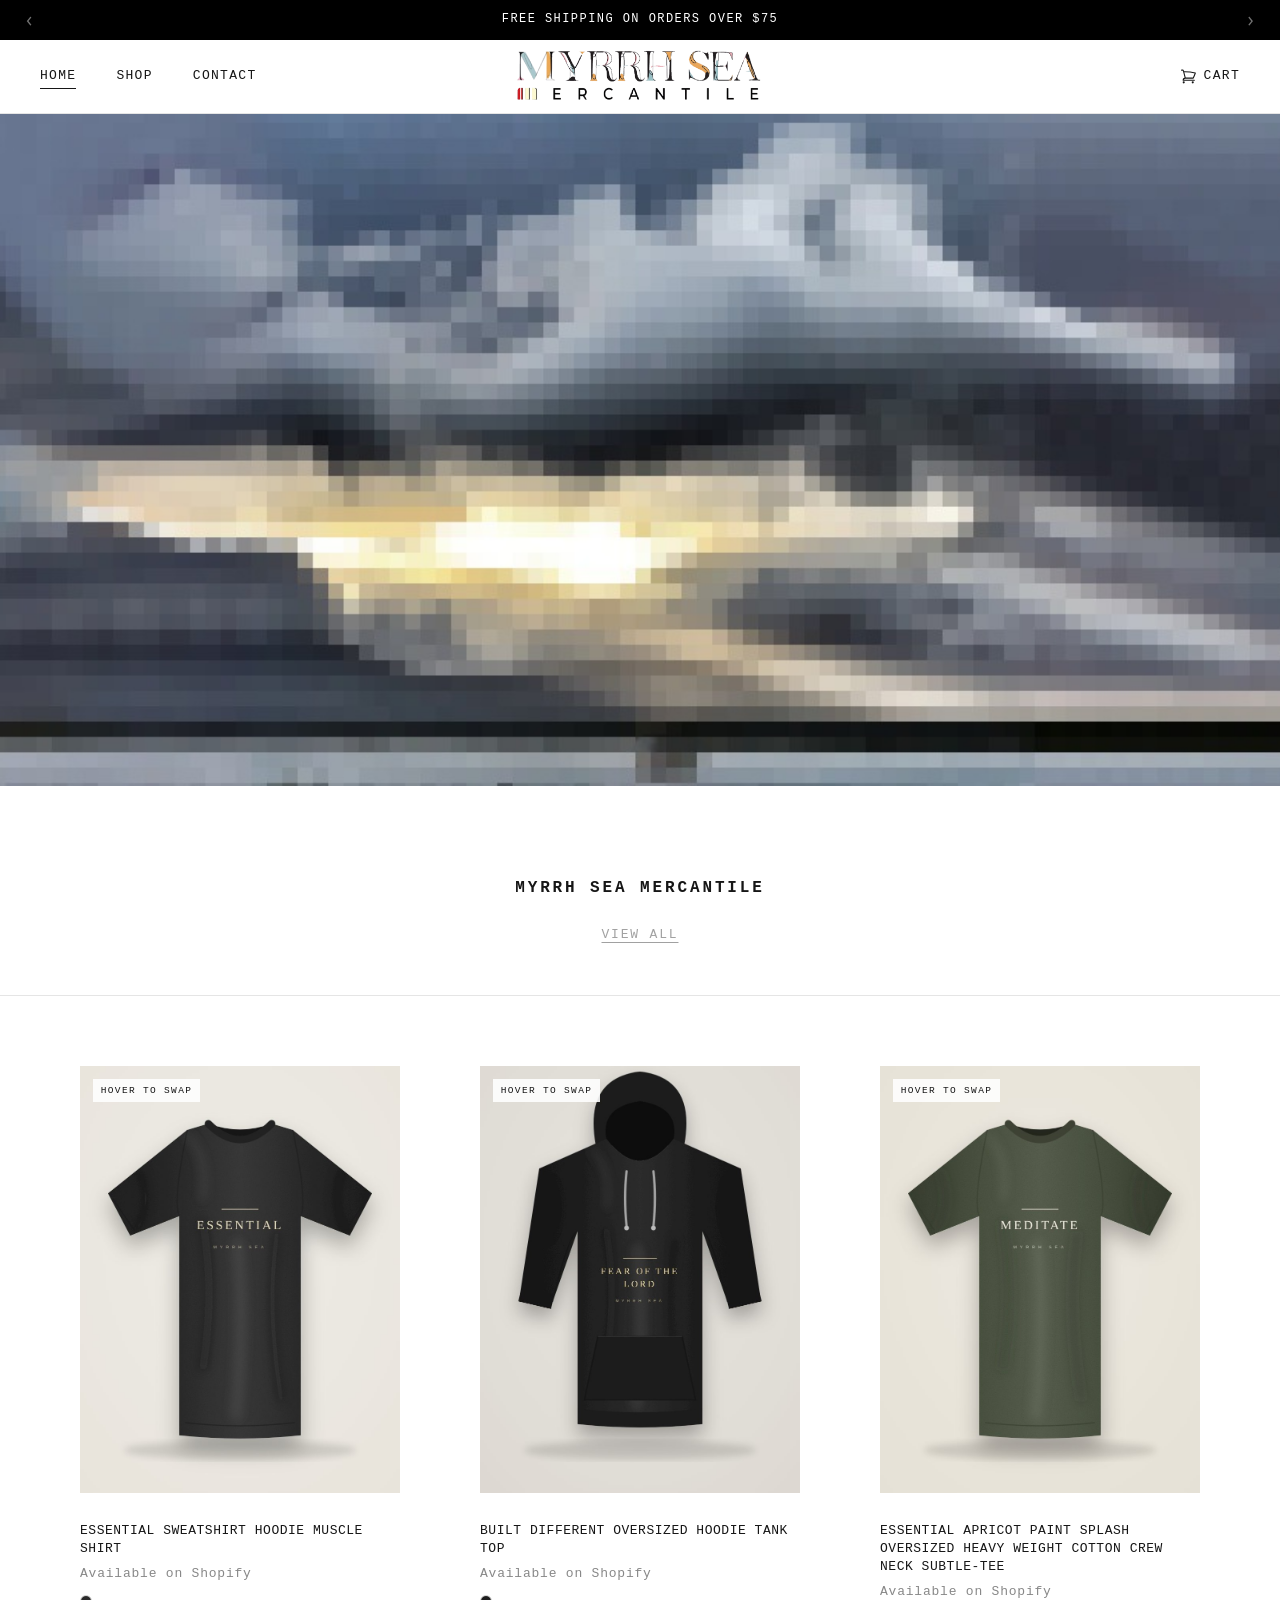
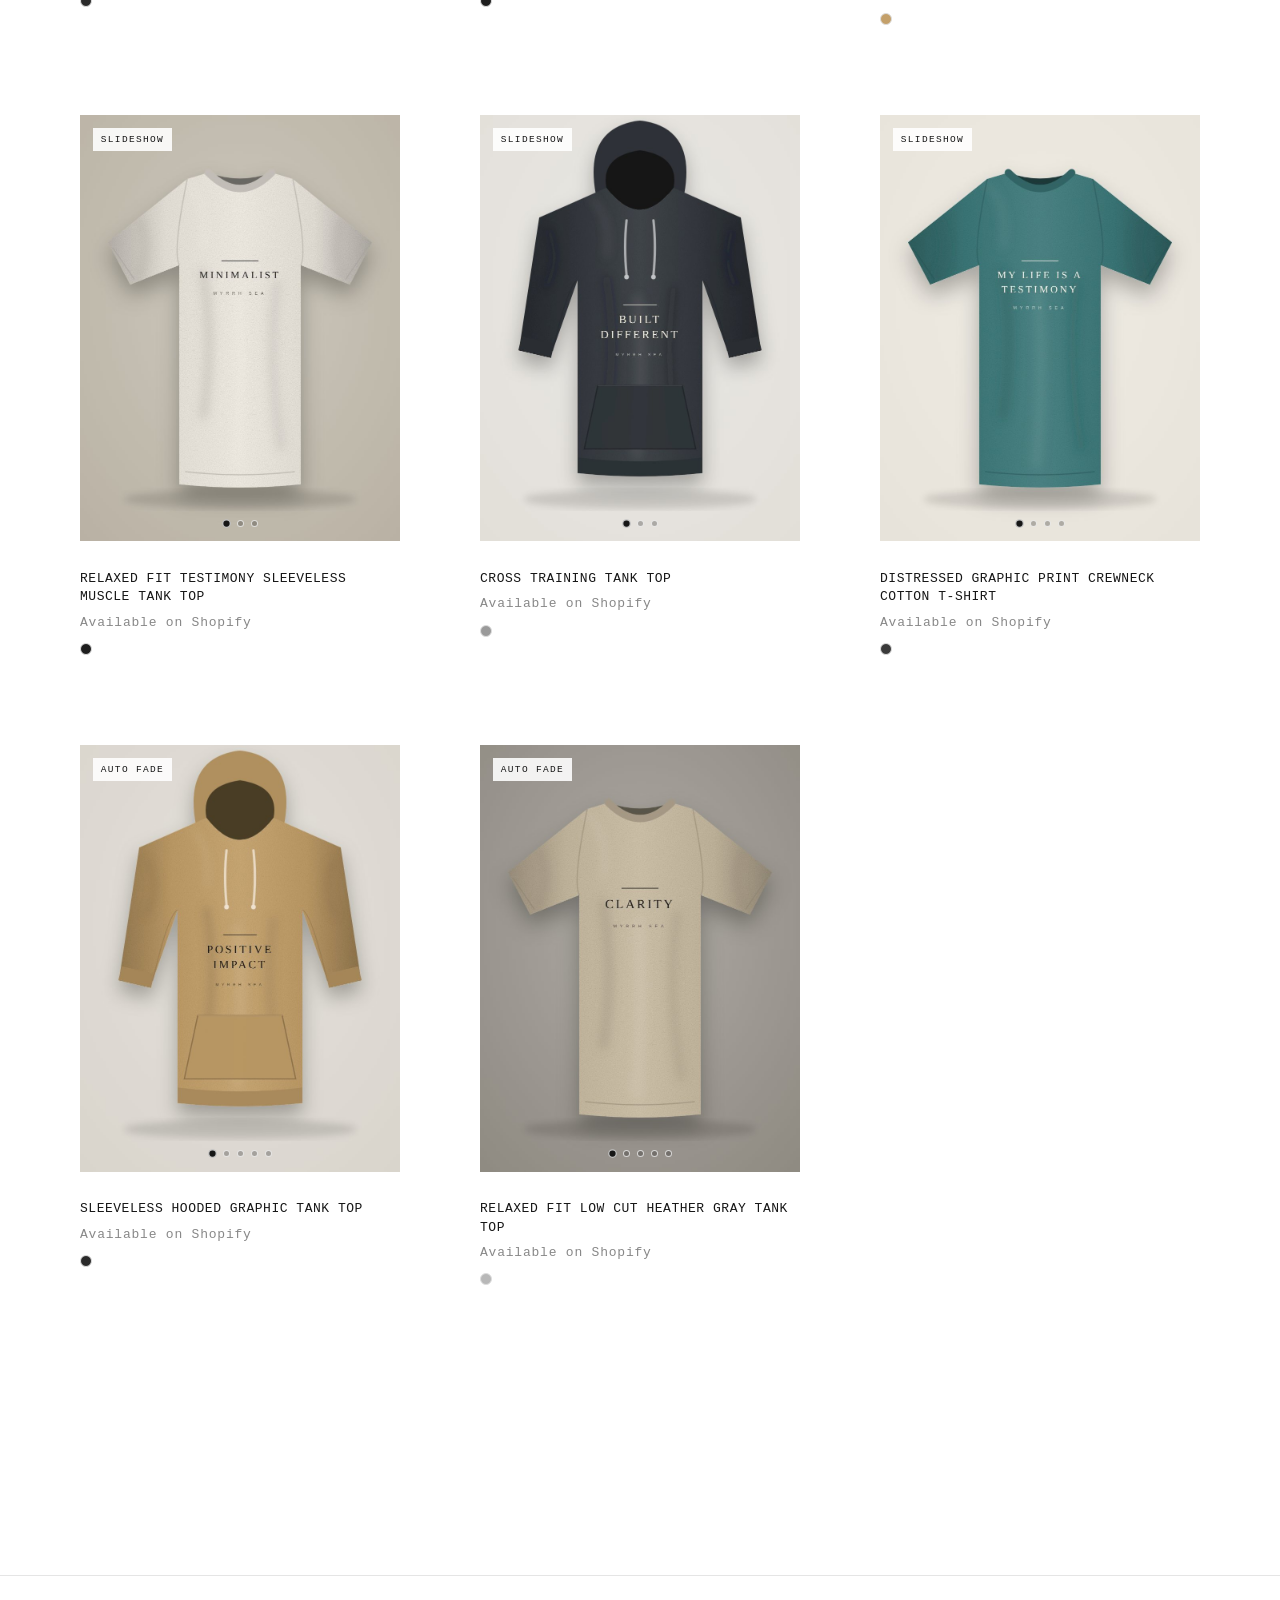
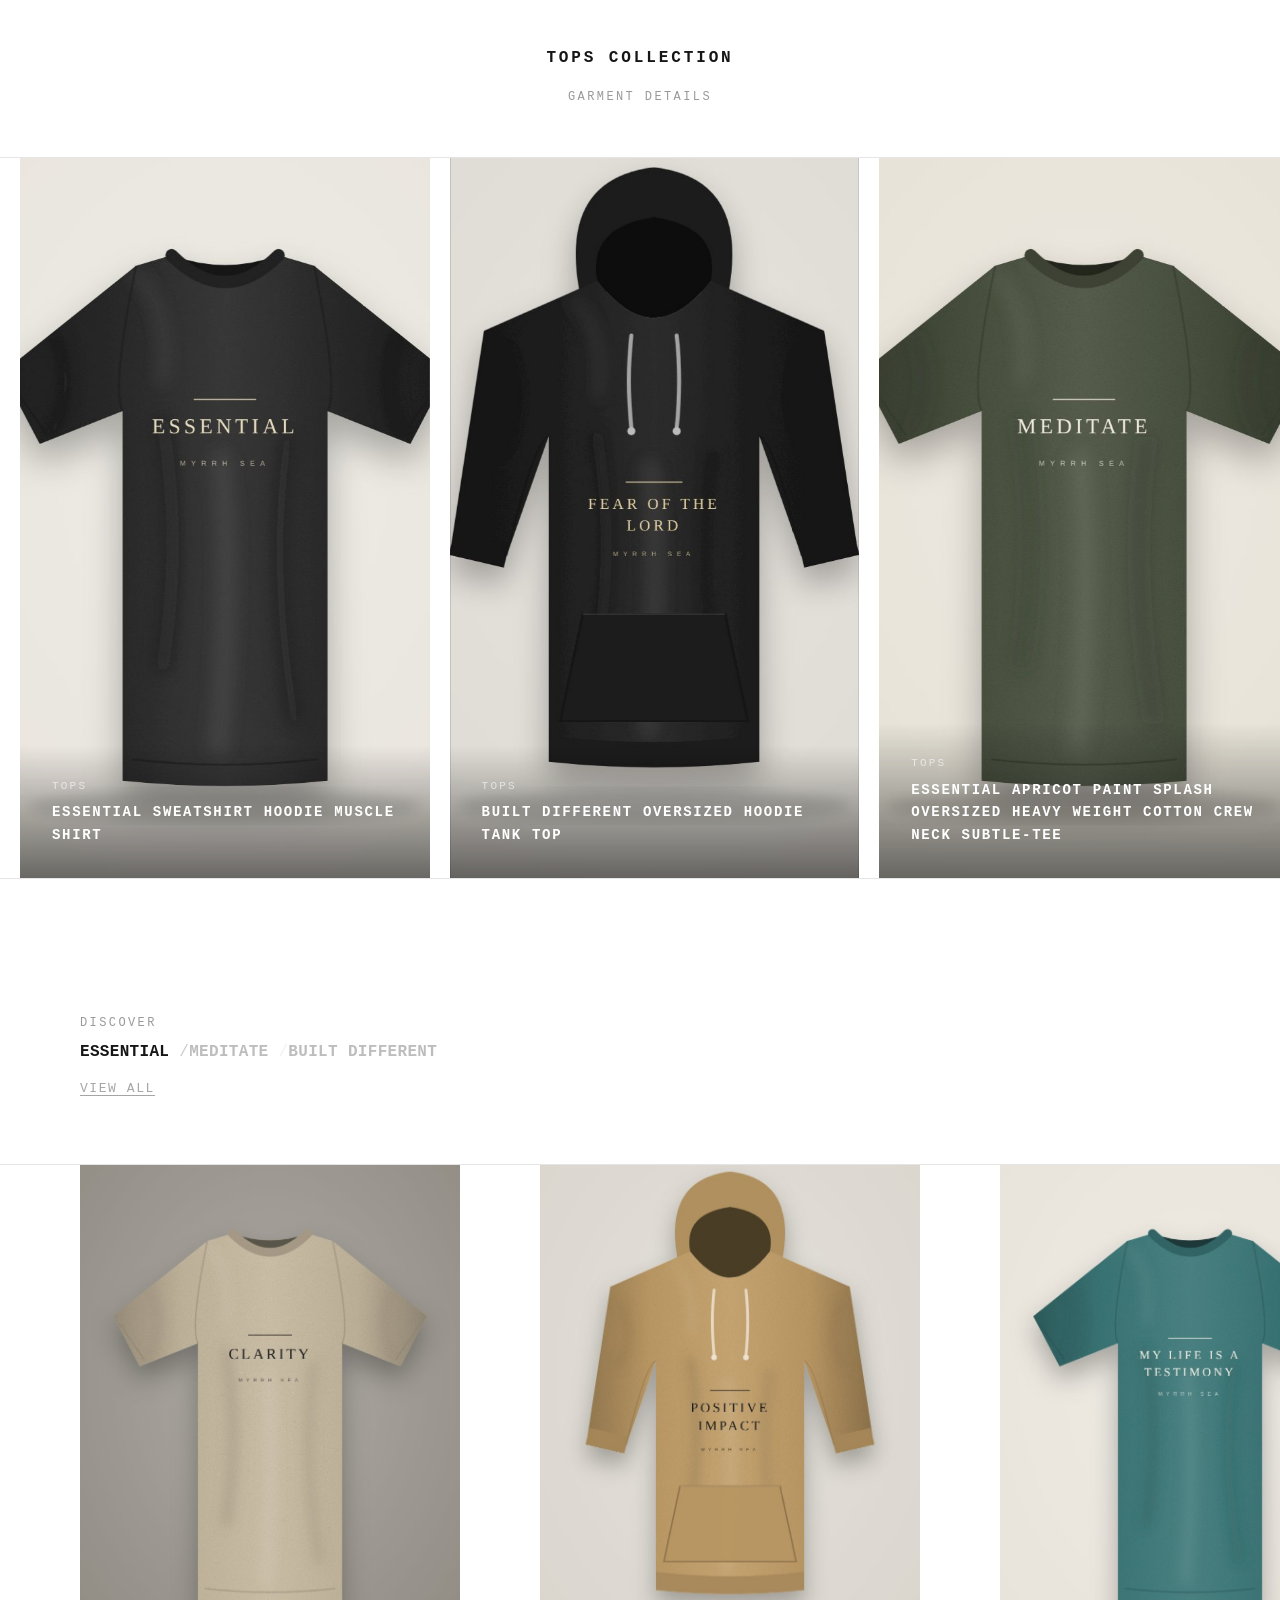
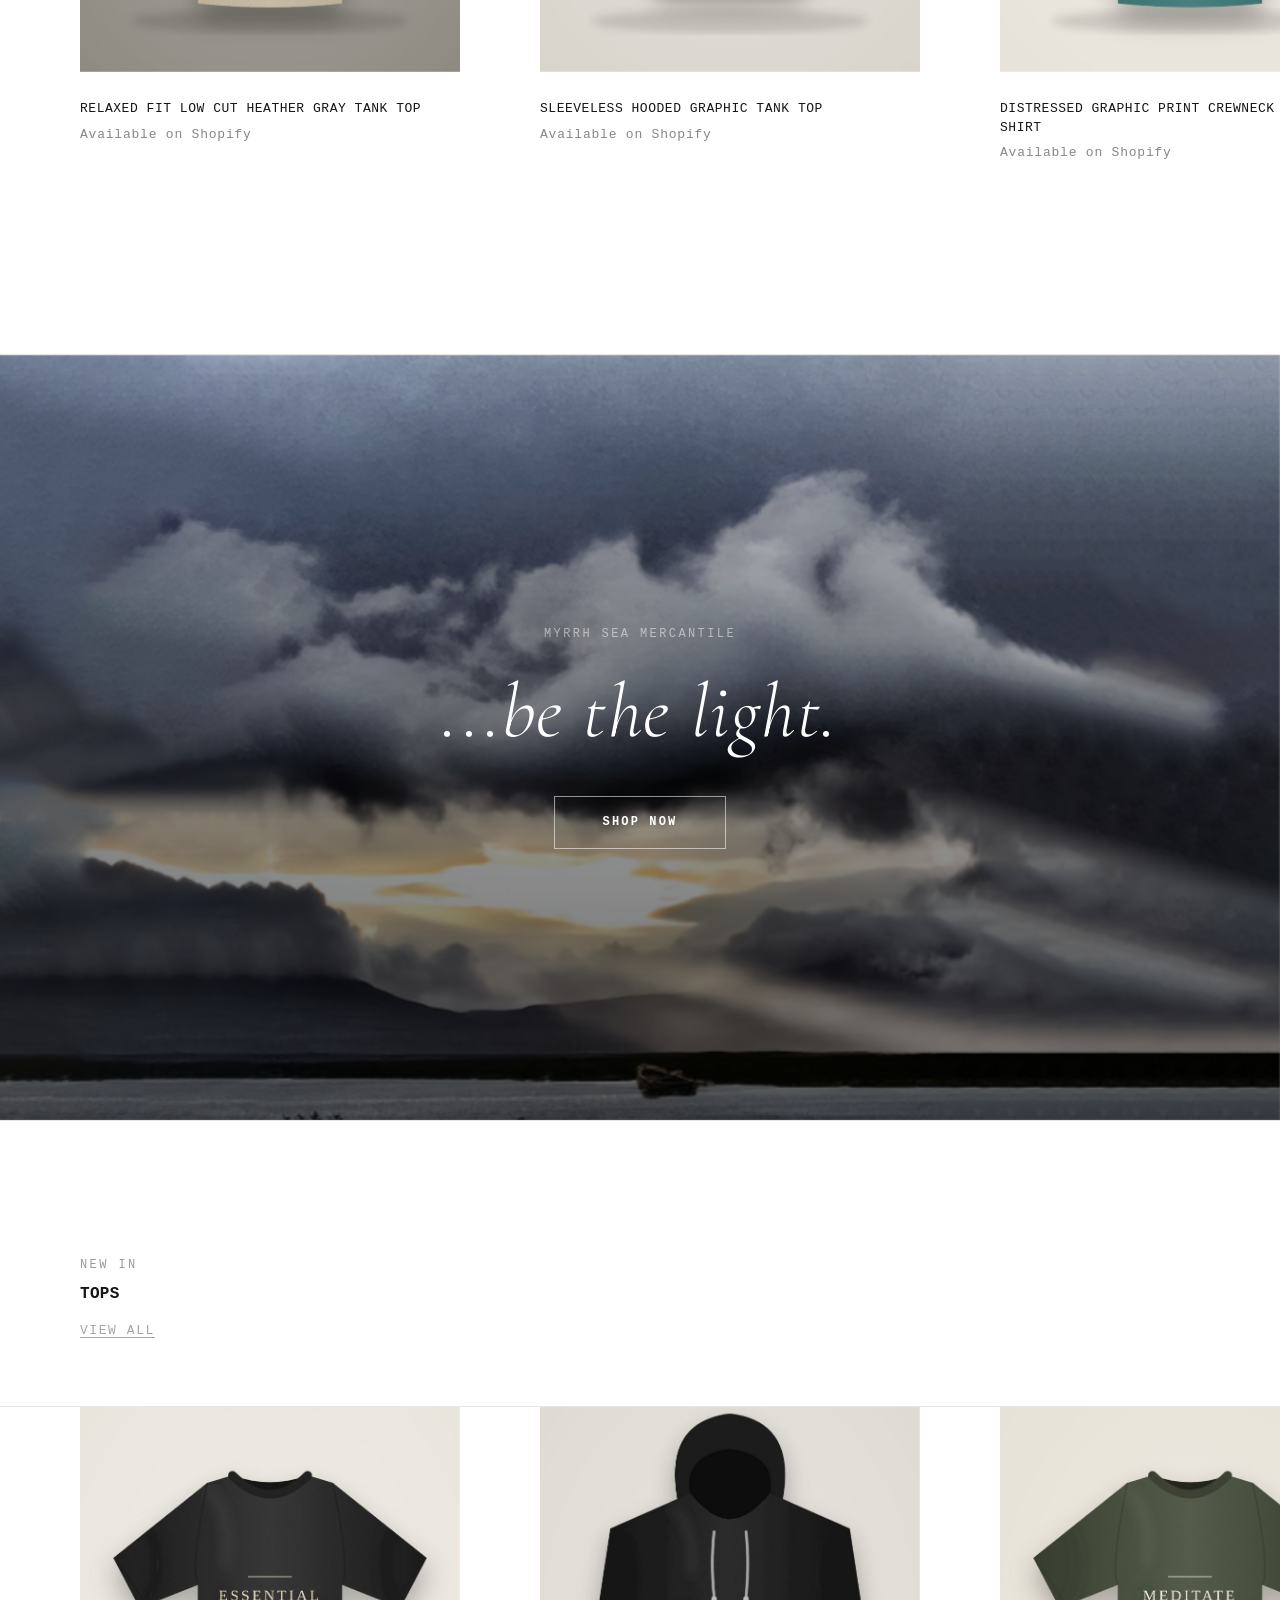
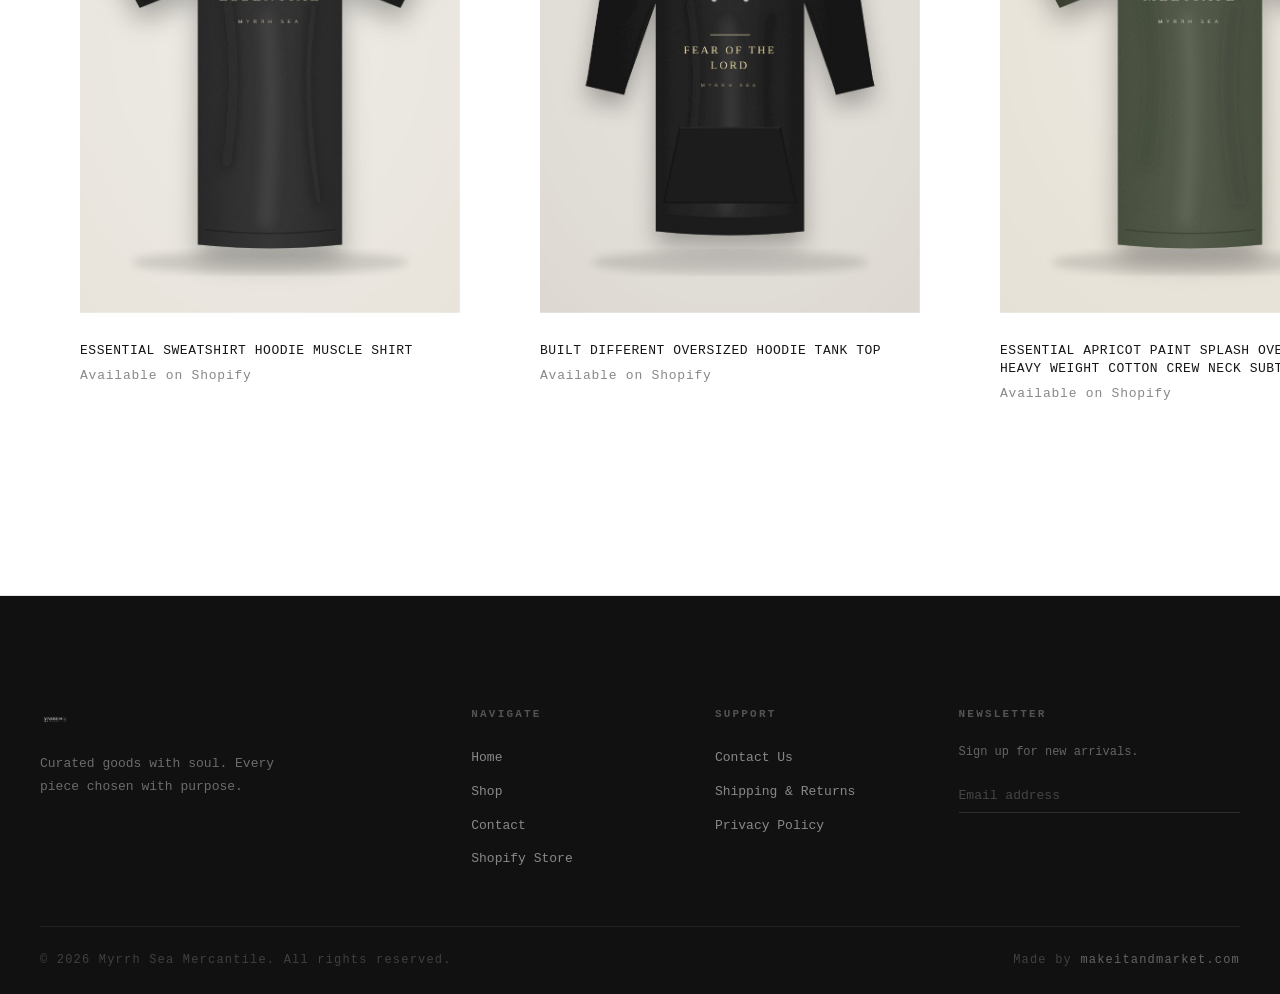
==== commit a8900d7f: "new product page sample" ====
--- a/index.html
+++ b/index.html
@@ -5,6 +5,7 @@
 <meta name="viewport" content="width=device-width, initial-scale=1.0">
 <title>Myrrh Sea Mercantile — Goods with Soul</title>
 <meta name="description" content="Myrrh Sea Mercantile — curated tops collection. When the world gets darker, be the light.">
+<link rel="preconnect" href="https://cdn.shopify.com" crossorigin>
 <link rel="stylesheet" href="css/main.css">
 </head>
 <body class="home">
@@ -68,7 +69,7 @@
 
   <div class="pc rv">
     <div class="pc-img" data-mode="hover">
-      <div class="pc-stack"><img src="images/products/essential-1.jpg" alt="Essential — front"><img src="images/products/essential-2.jpg" alt="Essential — back" loading="lazy"></div>
+      <div class="pc-stack"><img src="https://cdn.shopify.com/s/files/1/0658/0387/8503/files/642fc816-952c-496c-b5c1-1d128dd2ef7c-Photoroom_e19d9f18-4245-46d1-b1f2-e026bea755eb.jpg?v=1789773638&amp;width=900" alt="ESSENTIAL Sweatshirt Hoodie Muscle Shirt — photo 1" onerror="this.onerror=null;this.src='images/products/essential-1.jpg'"><img src="https://cdn.shopify.com/s/files/1/0658/0387/8503/files/2a999bb8-4faf-41e4-85af-c050ba78fe12-Photoroom_d7d35caa-2582-4b59-99a9-1eaa3f026eeb.jpg?v=1789773638&amp;width=900" alt="ESSENTIAL Sweatshirt Hoodie Muscle Shirt — photo 2" loading="lazy" onerror="this.onerror=null;this.src='images/products/essential-2.jpg'"></div>
       <span class="demo-tag">Hover to swap</span>
       <button class="pc-plus" aria-label="Quick add">+</button>
       <div class="pc-sizes">
@@ -76,15 +77,15 @@
       </div>
     </div>
     <div class="pc-info">
-      <div class="pc-name">Essential</div>
-      <div class="pc-price">Available on Shopify</div>
-      <div class="pc-swatches"><div class="sw" style="background:#2A2A2A"></div><div class="sw" style="background:#C4B49A"></div><div class="sw" style="background:#3D7A7B"></div></div>
+      <div class="pc-name">ESSENTIAL Sweatshirt Hoodie Muscle Shirt</div>
+      <div class="pc-price">Available on Shopify</div>
+      <div class="pc-swatches"><div class="sw" style="background:#2A2A2A"></div></div>
     </div>
   </div>
 
   <div class="pc rv">
     <div class="pc-img" data-mode="hover">
-      <div class="pc-stack"><img src="images/products/fear-of-the-lord-1.jpg" alt="Fear of the Lord — front"><img src="images/products/fear-of-the-lord-2.jpg" alt="Fear of the Lord — back" loading="lazy"></div>
+      <div class="pc-stack"><img src="https://cdn.shopify.com/s/files/1/0658/0387/8503/files/image_5cf97793-1789-42d9-bde6-272741534c13.jpg?v=1788270077&amp;width=900" alt="Built Different Oversized Hoodie Tank Top — photo 1" onerror="this.onerror=null;this.src='images/products/fear-of-the-lord-1.jpg'"><img src="https://cdn.shopify.com/s/files/1/0658/0387/8503/files/image_f2487326-4b11-4560-9138-2b4b8303b15c.jpg?v=1788270078&amp;width=900" alt="Built Different Oversized Hoodie Tank Top — photo 2" loading="lazy" onerror="this.onerror=null;this.src='images/products/fear-of-the-lord-2.jpg'"></div>
       <span class="demo-tag">Hover to swap</span>
       <button class="pc-plus" aria-label="Quick add">+</button>
       <div class="pc-sizes">
@@ -92,15 +93,15 @@
       </div>
     </div>
     <div class="pc-info">
-      <div class="pc-name">Fear of the Lord</div>
-      <div class="pc-price">Available on Shopify</div>
-      <div class="pc-swatches"><div class="sw" style="background:#1E1E1E"></div><div class="sw" style="background:#EDE8DF"></div></div>
+      <div class="pc-name">Built Different Oversized Hoodie Tank Top</div>
+      <div class="pc-price">Available on Shopify</div>
+      <div class="pc-swatches"><div class="sw" style="background:#1E1E1E"></div></div>
     </div>
   </div>
 
   <div class="pc rv">
     <div class="pc-img" data-mode="hover">
-      <div class="pc-stack"><img src="images/products/meditate-1.jpg" alt="Meditate — front"><img src="images/products/meditate-2.jpg" alt="Meditate — back" loading="lazy"></div>
+      <div class="pc-stack"><img src="https://cdn.shopify.com/s/files/1/0658/0387/8503/files/65e40f9f-8c1a-4ecc-acb6-d15c5bdd1fa4-Photoroom.jpg?v=1789766171&amp;width=900" alt="ESSENTIAL apricot paint splash oversized heavy weight cotton crew neck Subtle-Tee — photo 1" onerror="this.onerror=null;this.src='images/products/meditate-1.jpg'"><img src="https://cdn.shopify.com/s/files/1/0658/0387/8503/files/42d5f0e2-edc4-4dff-ae34-93dea2426fa3-Photoroom.jpg?v=1788545834&amp;width=900" alt="ESSENTIAL apricot paint splash oversized heavy weight cotton crew neck Subtle-Tee — photo 2" loading="lazy" onerror="this.onerror=null;this.src='images/products/meditate-2.jpg'"></div>
       <span class="demo-tag">Hover to swap</span>
       <button class="pc-plus" aria-label="Quick add">+</button>
       <div class="pc-sizes">
@@ -108,15 +109,51 @@
       </div>
     </div>
     <div class="pc-info">
-      <div class="pc-name">Meditate</div>
-      <div class="pc-price">Available on Shopify</div>
-      <div class="pc-swatches"><div class="sw" style="background:#4A5240"></div><div class="sw" style="background:#C4A06A"></div></div>
+      <div class="pc-name">ESSENTIAL apricot paint splash oversized heavy weight cotton crew neck Subtle-Tee</div>
+      <div class="pc-price">Available on Shopify</div>
+      <div class="pc-swatches"><div class="sw" style="background:#C4A06A"></div></div>
     </div>
   </div>
 
   <div class="pc rv">
     <div class="pc-img" data-mode="slider">
-      <div class="pc-track"><img src="images/products/minimalist-1.jpg" alt="Minimalist — front"><img src="images/products/minimalist-2.jpg" alt="Minimalist — back" loading="lazy"><img src="images/products/minimalist-3.jpg" alt="Minimalist — close-up" loading="lazy"><img src="images/products/minimalist-4.jpg" alt="Minimalist — on hanger" loading="lazy"></div>
+      <div class="pc-track"><img src="https://cdn.shopify.com/s/files/1/0658/0387/8503/files/a7cbf6c5-2f04-4da0-8842-c7e374acf89a-Photoroom.jpg?v=1787864797&amp;width=900" alt="Relaxed fit Testimony Sleeveless Muscle Tank Top — photo 1" onerror="this.onerror=null;this.src='images/products/minimalist-1.jpg'"><img src="https://cdn.shopify.com/s/files/1/0658/0387/8503/files/f80dac6d-d9be-4d75-a006-3f5d4a824a1f-Photoroom.jpg?v=1787864797&amp;width=900" alt="Relaxed fit Testimony Sleeveless Muscle Tank Top — photo 2" loading="lazy" onerror="this.onerror=null;this.src='images/products/minimalist-2.jpg'"><img src="https://cdn.shopify.com/s/files/1/0658/0387/8503/files/e872ac78-d428-4d7a-a8d8-c1f75592c1b1-Photoroom.jpg?v=1787864797&amp;width=900" alt="Relaxed fit Testimony Sleeveless Muscle Tank Top — photo 3" loading="lazy" onerror="this.onerror=null;this.src='images/products/minimalist-3.jpg'"></div>
+      <button class="pc-arrow prev" aria-label="Previous image">&#8249;</button><button class="pc-arrow next" aria-label="Next image">&#8250;</button>
+      <div class="pc-dots"><button class=on aria-label="Image 1"></button><button aria-label="Image 2"></button><button aria-label="Image 3"></button></div>
+      <span class="demo-tag">Slideshow</span>
+      <button class="pc-plus" aria-label="Quick add">+</button>
+      <div class="pc-sizes">
+        <button class="pc-sz">XS</button><button class="pc-sz">S</button><button class="pc-sz">M</button><button class="pc-sz">L</button><button class="pc-sz">XL</button><button class="pc-sz">XXL</button>
+      </div>
+    </div>
+    <div class="pc-info">
+      <div class="pc-name">Relaxed fit Testimony Sleeveless Muscle Tank Top</div>
+      <div class="pc-price">Available on Shopify</div>
+      <div class="pc-swatches"><div class="sw" style="background:#1E1E1E"></div></div>
+    </div>
+  </div>
+
+  <div class="pc rv">
+    <div class="pc-img" data-mode="slider">
+      <div class="pc-track"><img src="https://cdn.shopify.com/s/files/1/0658/0387/8503/files/de2ba031-e1a2-4567-8b99-eb74a80eef1b-Photoroom.jpg?v=1790030381&amp;width=900" alt="Cross Training Tank Top — photo 1" onerror="this.onerror=null;this.src='images/products/built-different-1.jpg'"><img src="https://cdn.shopify.com/s/files/1/0658/0387/8503/files/0e065296-dce7-42c8-baf9-0d6ea52e9894-Photoroom.jpg?v=1790030381&amp;width=900" alt="Cross Training Tank Top — photo 2" loading="lazy" onerror="this.onerror=null;this.src='images/products/built-different-2.jpg'"><img src="https://cdn.shopify.com/s/files/1/0658/0387/8503/files/b5d11d21-53b1-4624-ba60-09c17d5482d9-Photoroom.jpg?v=1790030381&amp;width=900" alt="Cross Training Tank Top — photo 3" loading="lazy" onerror="this.onerror=null;this.src='images/products/built-different-3.jpg'"></div>
+      <button class="pc-arrow prev" aria-label="Previous image">&#8249;</button><button class="pc-arrow next" aria-label="Next image">&#8250;</button>
+      <div class="pc-dots"><button class=on aria-label="Image 1"></button><button aria-label="Image 2"></button><button aria-label="Image 3"></button></div>
+      <span class="demo-tag">Slideshow</span>
+      <button class="pc-plus" aria-label="Quick add">+</button>
+      <div class="pc-sizes">
+        <button class="pc-sz">XS</button><button class="pc-sz">S</button><button class="pc-sz">M</button><button class="pc-sz">L</button><button class="pc-sz">XL</button><button class="pc-sz">XXL</button>
+      </div>
+    </div>
+    <div class="pc-info">
+      <div class="pc-name">Cross Training Tank Top</div>
+      <div class="pc-price">Available on Shopify</div>
+      <div class="pc-swatches"><div class="sw" style="background:#9A9A9A"></div></div>
+    </div>
+  </div>
+
+  <div class="pc rv">
+    <div class="pc-img" data-mode="slider">
+      <div class="pc-track"><img src="https://cdn.shopify.com/s/files/1/0658/0387/8503/files/bfa1663d-6c26-4832-9571-7dd534289431-Photoroom.jpg?v=1787790655&amp;width=900" alt="Distressed Graphic Print Crewneck Cotton T-Shirt — photo 1" onerror="this.onerror=null;this.src='images/products/testimony-1.jpg'"><img src="https://cdn.shopify.com/s/files/1/0658/0387/8503/files/860c8aca-4965-4051-9451-e6b8e84637df-Photoroom.jpg?v=1787790655&amp;width=900" alt="Distressed Graphic Print Crewneck Cotton T-Shirt — photo 2" loading="lazy" onerror="this.onerror=null;this.src='images/products/testimony-2.jpg'"><img src="https://cdn.shopify.com/s/files/1/0658/0387/8503/files/e288ba87-20d8-4336-910e-9e06be67f93d-Photoroom.jpg?v=1787790655&amp;width=900" alt="Distressed Graphic Print Crewneck Cotton T-Shirt — photo 3" loading="lazy" onerror="this.onerror=null;this.src='images/products/testimony-3.jpg'"><img src="https://cdn.shopify.com/s/files/1/0658/0387/8503/files/9d32f434-2480-4a0c-99d5-8945e0712612-Photoroom.jpg?v=1787790655&amp;width=900" alt="Distressed Graphic Print Crewneck Cotton T-Shirt — photo 4" loading="lazy" onerror="this.onerror=null;this.src='images/products/testimony-4.jpg'"></div>
       <button class="pc-arrow prev" aria-label="Previous image">&#8249;</button><button class="pc-arrow next" aria-label="Next image">&#8250;</button>
       <div class="pc-dots"><button class=on aria-label="Image 1"></button><button aria-label="Image 2"></button><button aria-label="Image 3"></button><button aria-label="Image 4"></button></div>
       <span class="demo-tag">Slideshow</span>
@@ -126,52 +163,16 @@
       </div>
     </div>
     <div class="pc-info">
-      <div class="pc-name">Minimalist</div>
-      <div class="pc-price">Available on Shopify</div>
-      <div class="pc-swatches"><div class="sw" style="background:#EDE8DF"></div><div class="sw" style="background:#2A2A2A"></div></div>
-    </div>
-  </div>
-
-  <div class="pc rv">
-    <div class="pc-img" data-mode="slider">
-      <div class="pc-track"><img src="images/products/built-different-1.jpg" alt="Built Different — front"><img src="images/products/built-different-2.jpg" alt="Built Different — back" loading="lazy"><img src="images/products/built-different-3.jpg" alt="Built Different — close-up" loading="lazy"><img src="images/products/built-different-4.jpg" alt="Built Different — on hanger" loading="lazy"></div>
-      <button class="pc-arrow prev" aria-label="Previous image">&#8249;</button><button class="pc-arrow next" aria-label="Next image">&#8250;</button>
-      <div class="pc-dots"><button class=on aria-label="Image 1"></button><button aria-label="Image 2"></button><button aria-label="Image 3"></button><button aria-label="Image 4"></button></div>
-      <span class="demo-tag">Slideshow</span>
-      <button class="pc-plus" aria-label="Quick add">+</button>
-      <div class="pc-sizes">
-        <button class="pc-sz">XS</button><button class="pc-sz">S</button><button class="pc-sz">M</button><button class="pc-sz">L</button><button class="pc-sz">XL</button><button class="pc-sz">XXL</button>
-      </div>
-    </div>
-    <div class="pc-info">
-      <div class="pc-name">Built Different</div>
-      <div class="pc-price">Available on Shopify</div>
-      <div class="pc-swatches"><div class="sw" style="background:#2A2A2A"></div><div class="sw" style="background:#8C7B6A"></div></div>
-    </div>
-  </div>
-
-  <div class="pc rv">
-    <div class="pc-img" data-mode="slider">
-      <div class="pc-track"><img src="images/products/testimony-1.jpg" alt="My Life is a Testimony — front"><img src="images/products/testimony-2.jpg" alt="My Life is a Testimony — back" loading="lazy"><img src="images/products/testimony-3.jpg" alt="My Life is a Testimony — close-up" loading="lazy"><img src="images/products/testimony-4.jpg" alt="My Life is a Testimony — on hanger" loading="lazy"></div>
-      <button class="pc-arrow prev" aria-label="Previous image">&#8249;</button><button class="pc-arrow next" aria-label="Next image">&#8250;</button>
-      <div class="pc-dots"><button class=on aria-label="Image 1"></button><button aria-label="Image 2"></button><button aria-label="Image 3"></button><button aria-label="Image 4"></button></div>
-      <span class="demo-tag">Slideshow</span>
-      <button class="pc-plus" aria-label="Quick add">+</button>
-      <div class="pc-sizes">
-        <button class="pc-sz">XS</button><button class="pc-sz">S</button><button class="pc-sz">M</button><button class="pc-sz">L</button><button class="pc-sz">XL</button><button class="pc-sz">XXL</button>
-      </div>
-    </div>
-    <div class="pc-info">
-      <div class="pc-name">My Life is a Testimony</div>
-      <div class="pc-price">Available on Shopify</div>
-      <div class="pc-swatches"><div class="sw" style="background:#3D7A7B"></div><div class="sw" style="background:#EDE8DF"></div></div>
+      <div class="pc-name">Distressed Graphic Print Crewneck Cotton T-Shirt</div>
+      <div class="pc-price">Available on Shopify</div>
+      <div class="pc-swatches"><div class="sw" style="background:#3A3A3A"></div></div>
     </div>
   </div>
 
   <div class="pc rv">
     <div class="pc-img" data-mode="fade">
-      <div class="pc-stack"><img src="images/products/positive-impact-1.jpg" alt="Positive Impact — front"><img src="images/products/positive-impact-2.jpg" alt="Positive Impact — back" loading="lazy"><img src="images/products/positive-impact-3.jpg" alt="Positive Impact — close-up" loading="lazy"><img src="images/products/positive-impact-4.jpg" alt="Positive Impact — on hanger" loading="lazy"></div>
-      <div class="pc-dots"><button class=on aria-label="Image 1"></button><button aria-label="Image 2"></button><button aria-label="Image 3"></button><button aria-label="Image 4"></button></div>
+      <div class="pc-stack"><img src="https://cdn.shopify.com/s/files/1/0658/0387/8503/files/myrrh-sea-mercantile-distressed-hooded-tank.jpg?v=1787781676&amp;width=900" alt="Sleeveless Hooded Graphic Tank Top — photo 1" onerror="this.onerror=null;this.src='images/products/positive-impact-1.jpg'"><img src="https://cdn.shopify.com/s/files/1/0658/0387/8503/files/myrrh-sea-mercantile-charcoal-hooded-tank.jpg?v=1787781676&amp;width=900" alt="Sleeveless Hooded Graphic Tank Top — photo 2" loading="lazy" onerror="this.onerror=null;this.src='images/products/positive-impact-2.jpg'"><img src="https://cdn.shopify.com/s/files/1/0658/0387/8503/files/myrrh-sea-mercantile-charcoal-hooded-tank_9a850902-1105-49cd-8f3d-ef9b1616f7c9.jpg?v=1787781676&amp;width=900" alt="Sleeveless Hooded Graphic Tank Top — photo 3" loading="lazy" onerror="this.onerror=null;this.src='images/products/positive-impact-3.jpg'"><img src="https://cdn.shopify.com/s/files/1/0658/0387/8503/files/myrrh-sea-mercantile-charcoal-hooded-tank_dd4e8362-1bc1-4447-9fed-6f4815911d81.jpg?v=1787781676&amp;width=900" alt="Sleeveless Hooded Graphic Tank Top — photo 4" loading="lazy" onerror="this.onerror=null;this.src='images/products/positive-impact-4.jpg'"><img src="https://cdn.shopify.com/s/files/1/0658/0387/8503/files/myrrh-sea-mercantile-charcoal-hooded-tank_909db591-d0ea-43c7-8355-109aa4714610.jpg?v=1787781676&amp;width=900" alt="Sleeveless Hooded Graphic Tank Top — photo 5" loading="lazy" onerror="this.onerror=null;this.src='images/products/positive-impact-4.jpg'"></div>
+      <div class="pc-dots"><button class=on aria-label="Image 1"></button><button aria-label="Image 2"></button><button aria-label="Image 3"></button><button aria-label="Image 4"></button><button aria-label="Image 5"></button></div>
       <span class="demo-tag">Auto fade</span>
       <button class="pc-plus" aria-label="Quick add">+</button>
       <div class="pc-sizes">
@@ -179,16 +180,16 @@
       </div>
     </div>
     <div class="pc-info">
-      <div class="pc-name">Positive Impact</div>
-      <div class="pc-price">Available on Shopify</div>
-      <div class="pc-swatches"><div class="sw" style="background:#C4A06A"></div><div class="sw" style="background:#2A2A2A"></div></div>
+      <div class="pc-name">Sleeveless Hooded Graphic Tank Top</div>
+      <div class="pc-price">Available on Shopify</div>
+      <div class="pc-swatches"><div class="sw" style="background:#2A2A2A"></div></div>
     </div>
   </div>
 
   <div class="pc rv">
     <div class="pc-img" data-mode="fade">
-      <div class="pc-stack"><img src="images/products/clarity-1.jpg" alt="Clarity — front"><img src="images/products/clarity-2.jpg" alt="Clarity — back" loading="lazy"><img src="images/products/clarity-3.jpg" alt="Clarity — close-up" loading="lazy"><img src="images/products/clarity-4.jpg" alt="Clarity — on hanger" loading="lazy"></div>
-      <div class="pc-dots"><button class=on aria-label="Image 1"></button><button aria-label="Image 2"></button><button aria-label="Image 3"></button><button aria-label="Image 4"></button></div>
+      <div class="pc-stack"><img src="https://cdn.shopify.com/s/files/1/0658/0387/8503/files/myrrh-sea-mercantile-grey-sleeveless-graphic-tank.jpg?v=1787858951&amp;width=900" alt="Relaxed fit low cut heather gray tank top — photo 1" onerror="this.onerror=null;this.src='images/products/clarity-1.jpg'"><img src="https://cdn.shopify.com/s/files/1/0658/0387/8503/files/myrrh-sea-mercantile-heather-grey-muscle-tank_7d494c77-fbd0-47b6-8ccc-2f6050d820d7.jpg?v=1787858952&amp;width=900" alt="Relaxed fit low cut heather gray tank top — photo 2" loading="lazy" onerror="this.onerror=null;this.src='images/products/clarity-2.jpg'"><img src="https://cdn.shopify.com/s/files/1/0658/0387/8503/files/myrrh-sea-mercantile-grey-muscle-tank.jpg?v=1787858951&amp;width=900" alt="Relaxed fit low cut heather gray tank top — photo 3" loading="lazy" onerror="this.onerror=null;this.src='images/products/clarity-3.jpg'"><img src="https://cdn.shopify.com/s/files/1/0658/0387/8503/files/myrrh-sea-mercantile-grey-sleeveless-tank-back-view.jpg?v=1787858952&amp;width=900" alt="Relaxed fit low cut heather gray tank top — photo 4" loading="lazy" onerror="this.onerror=null;this.src='images/products/clarity-4.jpg'"><img src="https://cdn.shopify.com/s/files/1/0658/0387/8503/files/beacf837-ed72-4943-882c-416a2f91b354-Photoroom.jpg?v=1787860813&amp;width=900" alt="Relaxed fit low cut heather gray tank top — photo 5" loading="lazy" onerror="this.onerror=null;this.src='images/products/clarity-4.jpg'"></div>
+      <div class="pc-dots"><button class=on aria-label="Image 1"></button><button aria-label="Image 2"></button><button aria-label="Image 3"></button><button aria-label="Image 4"></button><button aria-label="Image 5"></button></div>
       <span class="demo-tag">Auto fade</span>
       <button class="pc-plus" aria-label="Quick add">+</button>
       <div class="pc-sizes">
@@ -196,9 +197,9 @@
       </div>
     </div>
     <div class="pc-info">
-      <div class="pc-name">Clarity</div>
-      <div class="pc-price">Available on Shopify</div>
-      <div class="pc-swatches"><div class="sw" style="background:#EDE8DF"></div><div class="sw" style="background:#4A5240"></div><div class="sw" style="background:#C4B49A"></div></div>
+      <div class="pc-name">Relaxed fit low cut heather gray tank top</div>
+      <div class="pc-price">Available on Shopify</div>
+      <div class="pc-swatches"><div class="sw" style="background:#B8B8B8"></div></div>
     </div>
   </div>
 
@@ -211,14 +212,14 @@
     <p>Garment Details</p>
   </div>
   <div class="strip-runner" id="strip">
-    <div class="strip-panel" style="background:#E8E4DC"><img src="images/products/essential-1.jpg" alt="Essential"><div class="strip-overlay"><div class="strip-eye">Tops</div><div class="strip-name">Essential</div></div></div>
-    <div class="strip-panel" style="background:#2A2A2A"><img src="images/products/fear-of-the-lord-1.jpg" alt="Fear of the Lord"><div class="strip-overlay"><div class="strip-eye">Tops</div><div class="strip-name">Fear of the Lord</div></div></div>
-    <div class="strip-panel" style="background:#3D5A4C"><img src="images/products/meditate-1.jpg" alt="Meditate"><div class="strip-overlay"><div class="strip-eye">Tops</div><div class="strip-name">Meditate</div></div></div>
-    <div class="strip-panel" style="background:#C4B49A"><img src="images/products/minimalist-1.jpg" alt="Minimalist"><div class="strip-overlay"><div class="strip-eye">Tops</div><div class="strip-name">Minimalist</div></div></div>
-    <div class="strip-panel" style="background:#1E2830"><img src="images/products/built-different-1.jpg" alt="Built Different"><div class="strip-overlay"><div class="strip-eye">Tops</div><div class="strip-name">Built Different</div></div></div>
-    <div class="strip-panel" style="background:#E0D8CC"><img src="images/products/testimony-1.jpg" alt="Testimony"><div class="strip-overlay"><div class="strip-eye">Tops</div><div class="strip-name">My Life is a Testimony</div></div></div>
-    <div class="strip-panel" style="background:#4A3020"><img src="images/products/positive-impact-1.jpg" alt="Positive Impact"><div class="strip-overlay"><div class="strip-eye">Tops</div><div class="strip-name">Positive Impact</div></div></div>
-    <div class="strip-panel" style="background:#D4CFC8"><img src="images/products/clarity-1.jpg" alt="Clarity"><div class="strip-overlay"><div class="strip-eye">Tops</div><div class="strip-name">Clarity</div></div></div>
+    <div class="strip-panel" style="background:#E8E4DC"><img src="https://cdn.shopify.com/s/files/1/0658/0387/8503/files/642fc816-952c-496c-b5c1-1d128dd2ef7c-Photoroom_e19d9f18-4245-46d1-b1f2-e026bea755eb.jpg?v=1789773638&amp;width=1000" onerror="this.onerror=null;this.src='images/products/essential-1.jpg'" alt="ESSENTIAL Sweatshirt Hoodie Muscle Shirt"><div class="strip-overlay"><div class="strip-eye">Tops</div><div class="strip-name">ESSENTIAL Sweatshirt Hoodie Muscle Shirt</div></div></div>
+    <div class="strip-panel" style="background:#2A2A2A"><img src="https://cdn.shopify.com/s/files/1/0658/0387/8503/files/image_5cf97793-1789-42d9-bde6-272741534c13.jpg?v=1788270077&amp;width=1000" onerror="this.onerror=null;this.src='images/products/fear-of-the-lord-1.jpg'" alt="Built Different Oversized Hoodie Tank Top"><div class="strip-overlay"><div class="strip-eye">Tops</div><div class="strip-name">Built Different Oversized Hoodie Tank Top</div></div></div>
+    <div class="strip-panel" style="background:#3D5A4C"><img src="https://cdn.shopify.com/s/files/1/0658/0387/8503/files/65e40f9f-8c1a-4ecc-acb6-d15c5bdd1fa4-Photoroom.jpg?v=1789766171&amp;width=1000" onerror="this.onerror=null;this.src='images/products/meditate-1.jpg'" alt="ESSENTIAL apricot paint splash oversized heavy weight cotton crew neck Subtle-Tee"><div class="strip-overlay"><div class="strip-eye">Tops</div><div class="strip-name">ESSENTIAL apricot paint splash oversized heavy weight cotton crew neck Subtle-Tee</div></div></div>
+    <div class="strip-panel" style="background:#C4B49A"><img src="https://cdn.shopify.com/s/files/1/0658/0387/8503/files/a7cbf6c5-2f04-4da0-8842-c7e374acf89a-Photoroom.jpg?v=1787864797&amp;width=1000" onerror="this.onerror=null;this.src='images/products/minimalist-1.jpg'" alt="Relaxed fit Testimony Sleeveless Muscle Tank Top"><div class="strip-overlay"><div class="strip-eye">Tops</div><div class="strip-name">Relaxed fit Testimony Sleeveless Muscle Tank Top</div></div></div>
+    <div class="strip-panel" style="background:#1E2830"><img src="https://cdn.shopify.com/s/files/1/0658/0387/8503/files/de2ba031-e1a2-4567-8b99-eb74a80eef1b-Photoroom.jpg?v=1790030381&amp;width=1000" onerror="this.onerror=null;this.src='images/products/built-different-1.jpg'" alt="Cross Training Tank Top"><div class="strip-overlay"><div class="strip-eye">Tops</div><div class="strip-name">Cross Training Tank Top</div></div></div>
+    <div class="strip-panel" style="background:#E0D8CC"><img src="https://cdn.shopify.com/s/files/1/0658/0387/8503/files/bfa1663d-6c26-4832-9571-7dd534289431-Photoroom.jpg?v=1787790655&amp;width=1000" onerror="this.onerror=null;this.src='images/products/testimony-1.jpg'" alt="Distressed Graphic Print Crewneck Cotton T-Shirt"><div class="strip-overlay"><div class="strip-eye">Tops</div><div class="strip-name">Distressed Graphic Print Crewneck Cotton T-Shirt</div></div></div>
+    <div class="strip-panel" style="background:#4A3020"><img src="https://cdn.shopify.com/s/files/1/0658/0387/8503/files/myrrh-sea-mercantile-distressed-hooded-tank.jpg?v=1787781676&amp;width=1000" onerror="this.onerror=null;this.src='images/products/positive-impact-1.jpg'" alt="Sleeveless Hooded Graphic Tank Top"><div class="strip-overlay"><div class="strip-eye">Tops</div><div class="strip-name">Sleeveless Hooded Graphic Tank Top</div></div></div>
+    <div class="strip-panel" style="background:#D4CFC8"><img src="https://cdn.shopify.com/s/files/1/0658/0387/8503/files/myrrh-sea-mercantile-grey-sleeveless-graphic-tank.jpg?v=1787858951&amp;width=1000" onerror="this.onerror=null;this.src='images/products/clarity-1.jpg'" alt="Relaxed fit low cut heather gray tank top"><div class="strip-overlay"><div class="strip-eye">Tops</div><div class="strip-name">Relaxed fit low cut heather gray tank top</div></div></div>
   </div>
 </div>
 
@@ -235,11 +236,11 @@
 
 <div class="h-scroll" id="hs1">
   <div class="h-track">
-    <div class="pc"><div class="pc-img"><img src="images/products/clarity-1.jpg" alt="Clarity"><button class="pc-plus">+</button><div class="pc-sizes"><button class="pc-sz">XS</button><button class="pc-sz">S</button><button class="pc-sz">M</button><button class="pc-sz">L</button><button class="pc-sz">XL</button></div></div><div class="pc-info"><div class="pc-name">Clarity</div><div class="pc-price">Available on Shopify</div></div></div>
-    <div class="pc"><div class="pc-img"><img src="images/products/positive-impact-1.jpg" alt="Positive Impact"><button class="pc-plus">+</button><div class="pc-sizes"><button class="pc-sz">XS</button><button class="pc-sz">S</button><button class="pc-sz">M</button><button class="pc-sz">L</button><button class="pc-sz">XL</button></div></div><div class="pc-info"><div class="pc-name">Positive Impact</div><div class="pc-price">Available on Shopify</div></div></div>
-    <div class="pc"><div class="pc-img"><img src="images/products/testimony-1.jpg" alt="Testimony"><button class="pc-plus">+</button><div class="pc-sizes"><button class="pc-sz">XS</button><button class="pc-sz">S</button><button class="pc-sz">M</button><button class="pc-sz">L</button><button class="pc-sz">XL</button></div></div><div class="pc-info"><div class="pc-name">My Life is a Testimony</div><div class="pc-price">Available on Shopify</div></div></div>
-    <div class="pc"><div class="pc-img"><img src="images/products/built-different-1.jpg" alt="Built Different"><button class="pc-plus">+</button><div class="pc-sizes"><button class="pc-sz">XS</button><button class="pc-sz">S</button><button class="pc-sz">M</button><button class="pc-sz">L</button><button class="pc-sz">XL</button></div></div><div class="pc-info"><div class="pc-name">Built Different</div><div class="pc-price">Available on Shopify</div></div></div>
-    <div class="pc"><div class="pc-img"><img src="images/products/minimalist-1.jpg" alt="Minimalist"><button class="pc-plus">+</button><div class="pc-sizes"><button class="pc-sz">XS</button><button class="pc-sz">S</button><button class="pc-sz">M</button><button class="pc-sz">L</button><button class="pc-sz">XL</button></div></div><div class="pc-info"><div class="pc-name">Minimalist</div><div class="pc-price">Available on Shopify</div></div></div>
+    <div class="pc"><div class="pc-img"><img src="https://cdn.shopify.com/s/files/1/0658/0387/8503/files/myrrh-sea-mercantile-grey-sleeveless-graphic-tank.jpg?v=1787858951&amp;width=1000" onerror="this.onerror=null;this.src='images/products/clarity-1.jpg'" alt="Relaxed fit low cut heather gray tank top"><button class="pc-plus">+</button><div class="pc-sizes"><button class="pc-sz">XS</button><button class="pc-sz">S</button><button class="pc-sz">M</button><button class="pc-sz">L</button><button class="pc-sz">XL</button></div></div><div class="pc-info"><div class="pc-name">Relaxed fit low cut heather gray tank top</div><div class="pc-price">Available on Shopify</div></div></div>
+    <div class="pc"><div class="pc-img"><img src="https://cdn.shopify.com/s/files/1/0658/0387/8503/files/myrrh-sea-mercantile-distressed-hooded-tank.jpg?v=1787781676&amp;width=1000" onerror="this.onerror=null;this.src='images/products/positive-impact-1.jpg'" alt="Sleeveless Hooded Graphic Tank Top"><button class="pc-plus">+</button><div class="pc-sizes"><button class="pc-sz">XS</button><button class="pc-sz">S</button><button class="pc-sz">M</button><button class="pc-sz">L</button><button class="pc-sz">XL</button></div></div><div class="pc-info"><div class="pc-name">Sleeveless Hooded Graphic Tank Top</div><div class="pc-price">Available on Shopify</div></div></div>
+    <div class="pc"><div class="pc-img"><img src="https://cdn.shopify.com/s/files/1/0658/0387/8503/files/bfa1663d-6c26-4832-9571-7dd534289431-Photoroom.jpg?v=1787790655&amp;width=1000" onerror="this.onerror=null;this.src='images/products/testimony-1.jpg'" alt="Distressed Graphic Print Crewneck Cotton T-Shirt"><button class="pc-plus">+</button><div class="pc-sizes"><button class="pc-sz">XS</button><button class="pc-sz">S</button><button class="pc-sz">M</button><button class="pc-sz">L</button><button class="pc-sz">XL</button></div></div><div class="pc-info"><div class="pc-name">Distressed Graphic Print Crewneck Cotton T-Shirt</div><div class="pc-price">Available on Shopify</div></div></div>
+    <div class="pc"><div class="pc-img"><img src="https://cdn.shopify.com/s/files/1/0658/0387/8503/files/de2ba031-e1a2-4567-8b99-eb74a80eef1b-Photoroom.jpg?v=1790030381&amp;width=1000" onerror="this.onerror=null;this.src='images/products/built-different-1.jpg'" alt="Cross Training Tank Top"><button class="pc-plus">+</button><div class="pc-sizes"><button class="pc-sz">XS</button><button class="pc-sz">S</button><button class="pc-sz">M</button><button class="pc-sz">L</button><button class="pc-sz">XL</button></div></div><div class="pc-info"><div class="pc-name">Cross Training Tank Top</div><div class="pc-price">Available on Shopify</div></div></div>
+    <div class="pc"><div class="pc-img"><img src="https://cdn.shopify.com/s/files/1/0658/0387/8503/files/a7cbf6c5-2f04-4da0-8842-c7e374acf89a-Photoroom.jpg?v=1787864797&amp;width=1000" onerror="this.onerror=null;this.src='images/products/minimalist-1.jpg'" alt="Relaxed fit Testimony Sleeveless Muscle Tank Top"><button class="pc-plus">+</button><div class="pc-sizes"><button class="pc-sz">XS</button><button class="pc-sz">S</button><button class="pc-sz">M</button><button class="pc-sz">L</button><button class="pc-sz">XL</button></div></div><div class="pc-info"><div class="pc-name">Relaxed fit Testimony Sleeveless Muscle Tank Top</div><div class="pc-price">Available on Shopify</div></div></div>
   </div>
 </div>
 
@@ -262,11 +263,11 @@
 
 <div class="h-scroll" id="hs2" style="border-bottom:1px solid #e5e5e5">
   <div class="h-track">
-    <div class="pc"><div class="pc-img"><img src="images/products/essential-1.jpg" alt="Essential"><button class="pc-plus">+</button><div class="pc-sizes"><button class="pc-sz">XS</button><button class="pc-sz">S</button><button class="pc-sz">M</button><button class="pc-sz">L</button><button class="pc-sz">XL</button></div></div><div class="pc-info"><div class="pc-name">Essential</div><div class="pc-price">Available on Shopify</div></div></div>
-    <div class="pc"><div class="pc-img"><img src="images/products/fear-of-the-lord-1.jpg" alt="Fear of the Lord"><button class="pc-plus">+</button><div class="pc-sizes"><button class="pc-sz">XS</button><button class="pc-sz">S</button><button class="pc-sz">M</button><button class="pc-sz">L</button><button class="pc-sz">XL</button></div></div><div class="pc-info"><div class="pc-name">Fear of the Lord</div><div class="pc-price">Available on Shopify</div></div></div>
-    <div class="pc"><div class="pc-img"><img src="images/products/meditate-1.jpg" alt="Meditate"><button class="pc-plus">+</button><div class="pc-sizes"><button class="pc-sz">XS</button><button class="pc-sz">S</button><button class="pc-sz">M</button><button class="pc-sz">L</button><button class="pc-sz">XL</button></div></div><div class="pc-info"><div class="pc-name">Meditate</div><div class="pc-price">Available on Shopify</div></div></div>
-    <div class="pc"><div class="pc-img"><img src="images/products/minimalist-1.jpg" alt="Minimalist"><button class="pc-plus">+</button><div class="pc-sizes"><button class="pc-sz">XS</button><button class="pc-sz">S</button><button class="pc-sz">M</button><button class="pc-sz">L</button><button class="pc-sz">XL</button></div></div><div class="pc-info"><div class="pc-name">Minimalist</div><div class="pc-price">Available on Shopify</div></div></div>
-    <div class="pc"><div class="pc-img"><img src="images/products/built-different-1.jpg" alt="Built Different"><button class="pc-plus">+</button><div class="pc-sizes"><button class="pc-sz">XS</button><button class="pc-sz">S</button><button class="pc-sz">M</button><button class="pc-sz">L</button><button class="pc-sz">XL</button></div></div><div class="pc-info"><div class="pc-name">Built Different</div><div class="pc-price">Available on Shopify</div></div></div>
+    <div class="pc"><div class="pc-img"><img src="https://cdn.shopify.com/s/files/1/0658/0387/8503/files/642fc816-952c-496c-b5c1-1d128dd2ef7c-Photoroom_e19d9f18-4245-46d1-b1f2-e026bea755eb.jpg?v=1789773638&amp;width=1000" onerror="this.onerror=null;this.src='images/products/essential-1.jpg'" alt="ESSENTIAL Sweatshirt Hoodie Muscle Shirt"><button class="pc-plus">+</button><div class="pc-sizes"><button class="pc-sz">XS</button><button class="pc-sz">S</button><button class="pc-sz">M</button><button class="pc-sz">L</button><button class="pc-sz">XL</button></div></div><div class="pc-info"><div class="pc-name">ESSENTIAL Sweatshirt Hoodie Muscle Shirt</div><div class="pc-price">Available on Shopify</div></div></div>
+    <div class="pc"><div class="pc-img"><img src="https://cdn.shopify.com/s/files/1/0658/0387/8503/files/image_5cf97793-1789-42d9-bde6-272741534c13.jpg?v=1788270077&amp;width=1000" onerror="this.onerror=null;this.src='images/products/fear-of-the-lord-1.jpg'" alt="Built Different Oversized Hoodie Tank Top"><button class="pc-plus">+</button><div class="pc-sizes"><button class="pc-sz">XS</button><button class="pc-sz">S</button><button class="pc-sz">M</button><button class="pc-sz">L</button><button class="pc-sz">XL</button></div></div><div class="pc-info"><div class="pc-name">Built Different Oversized Hoodie Tank Top</div><div class="pc-price">Available on Shopify</div></div></div>
+    <div class="pc"><div class="pc-img"><img src="https://cdn.shopify.com/s/files/1/0658/0387/8503/files/65e40f9f-8c1a-4ecc-acb6-d15c5bdd1fa4-Photoroom.jpg?v=1789766171&amp;width=1000" onerror="this.onerror=null;this.src='images/products/meditate-1.jpg'" alt="ESSENTIAL apricot paint splash oversized heavy weight cotton crew neck Subtle-Tee"><button class="pc-plus">+</button><div class="pc-sizes"><button class="pc-sz">XS</button><button class="pc-sz">S</button><button class="pc-sz">M</button><button class="pc-sz">L</button><button class="pc-sz">XL</button></div></div><div class="pc-info"><div class="pc-name">ESSENTIAL apricot paint splash oversized heavy weight cotton crew neck Subtle-Tee</div><div class="pc-price">Available on Shopify</div></div></div>
+    <div class="pc"><div class="pc-img"><img src="https://cdn.shopify.com/s/files/1/0658/0387/8503/files/a7cbf6c5-2f04-4da0-8842-c7e374acf89a-Photoroom.jpg?v=1787864797&amp;width=1000" onerror="this.onerror=null;this.src='images/products/minimalist-1.jpg'" alt="Relaxed fit Testimony Sleeveless Muscle Tank Top"><button class="pc-plus">+</button><div class="pc-sizes"><button class="pc-sz">XS</button><button class="pc-sz">S</button><button class="pc-sz">M</button><button class="pc-sz">L</button><button class="pc-sz">XL</button></div></div><div class="pc-info"><div class="pc-name">Relaxed fit Testimony Sleeveless Muscle Tank Top</div><div class="pc-price">Available on Shopify</div></div></div>
+    <div class="pc"><div class="pc-img"><img src="https://cdn.shopify.com/s/files/1/0658/0387/8503/files/de2ba031-e1a2-4567-8b99-eb74a80eef1b-Photoroom.jpg?v=1790030381&amp;width=1000" onerror="this.onerror=null;this.src='images/products/built-different-1.jpg'" alt="Cross Training Tank Top"><button class="pc-plus">+</button><div class="pc-sizes"><button class="pc-sz">XS</button><button class="pc-sz">S</button><button class="pc-sz">M</button><button class="pc-sz">L</button><button class="pc-sz">XL</button></div></div><div class="pc-info"><div class="pc-name">Cross Training Tank Top</div><div class="pc-price">Available on Shopify</div></div></div>
   </div>
 </div>
 
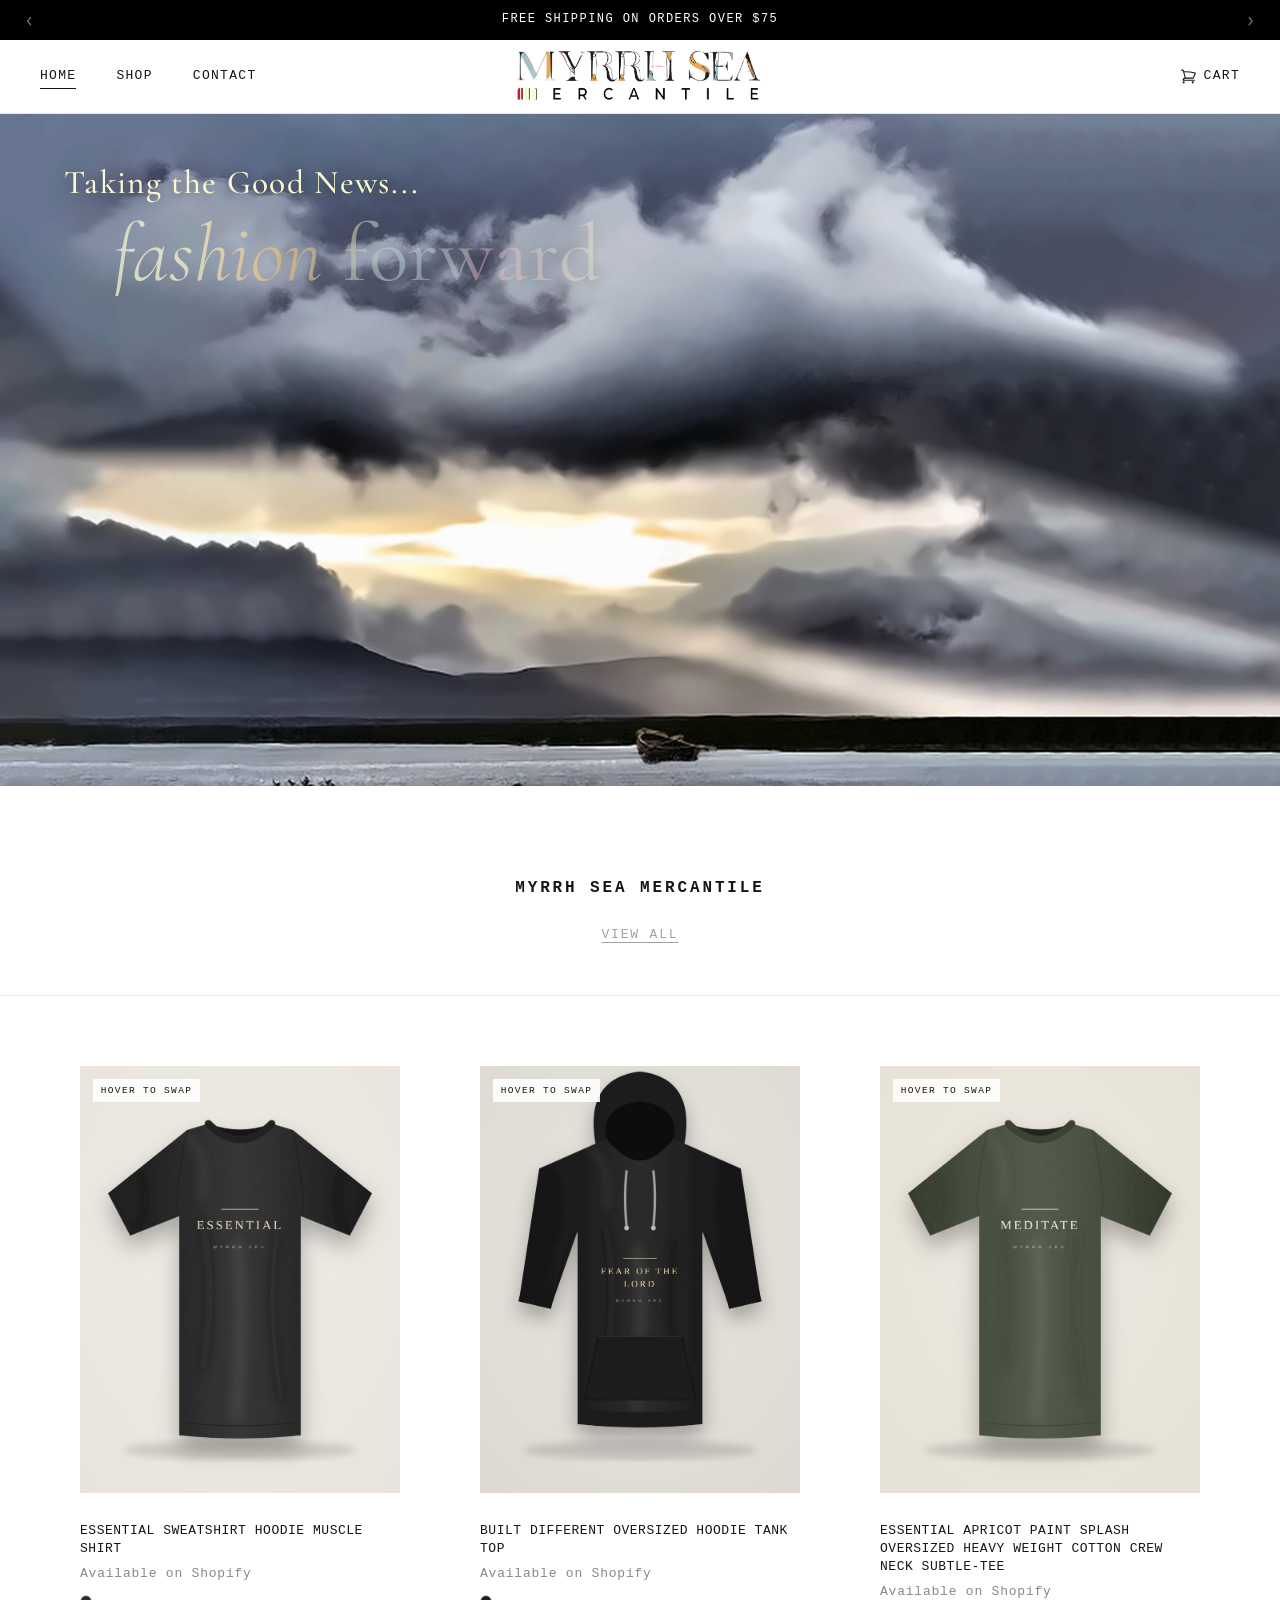
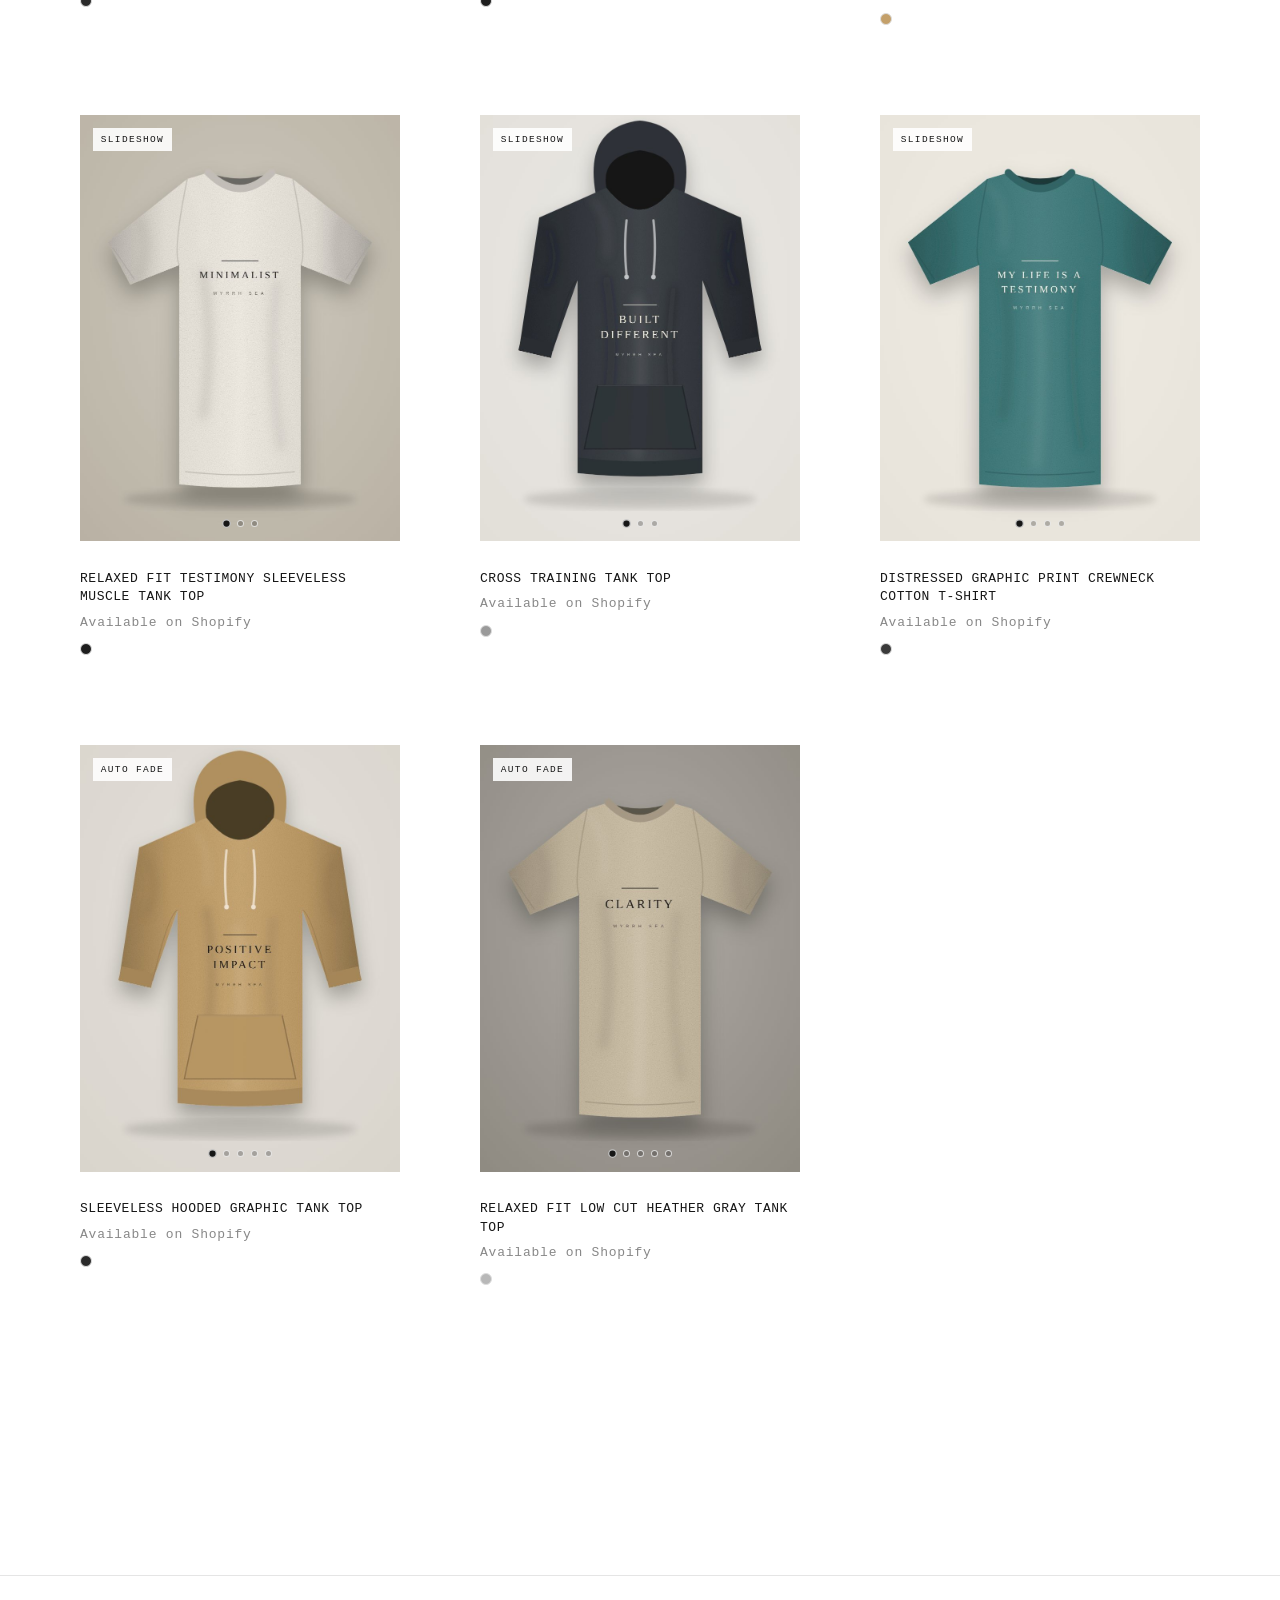
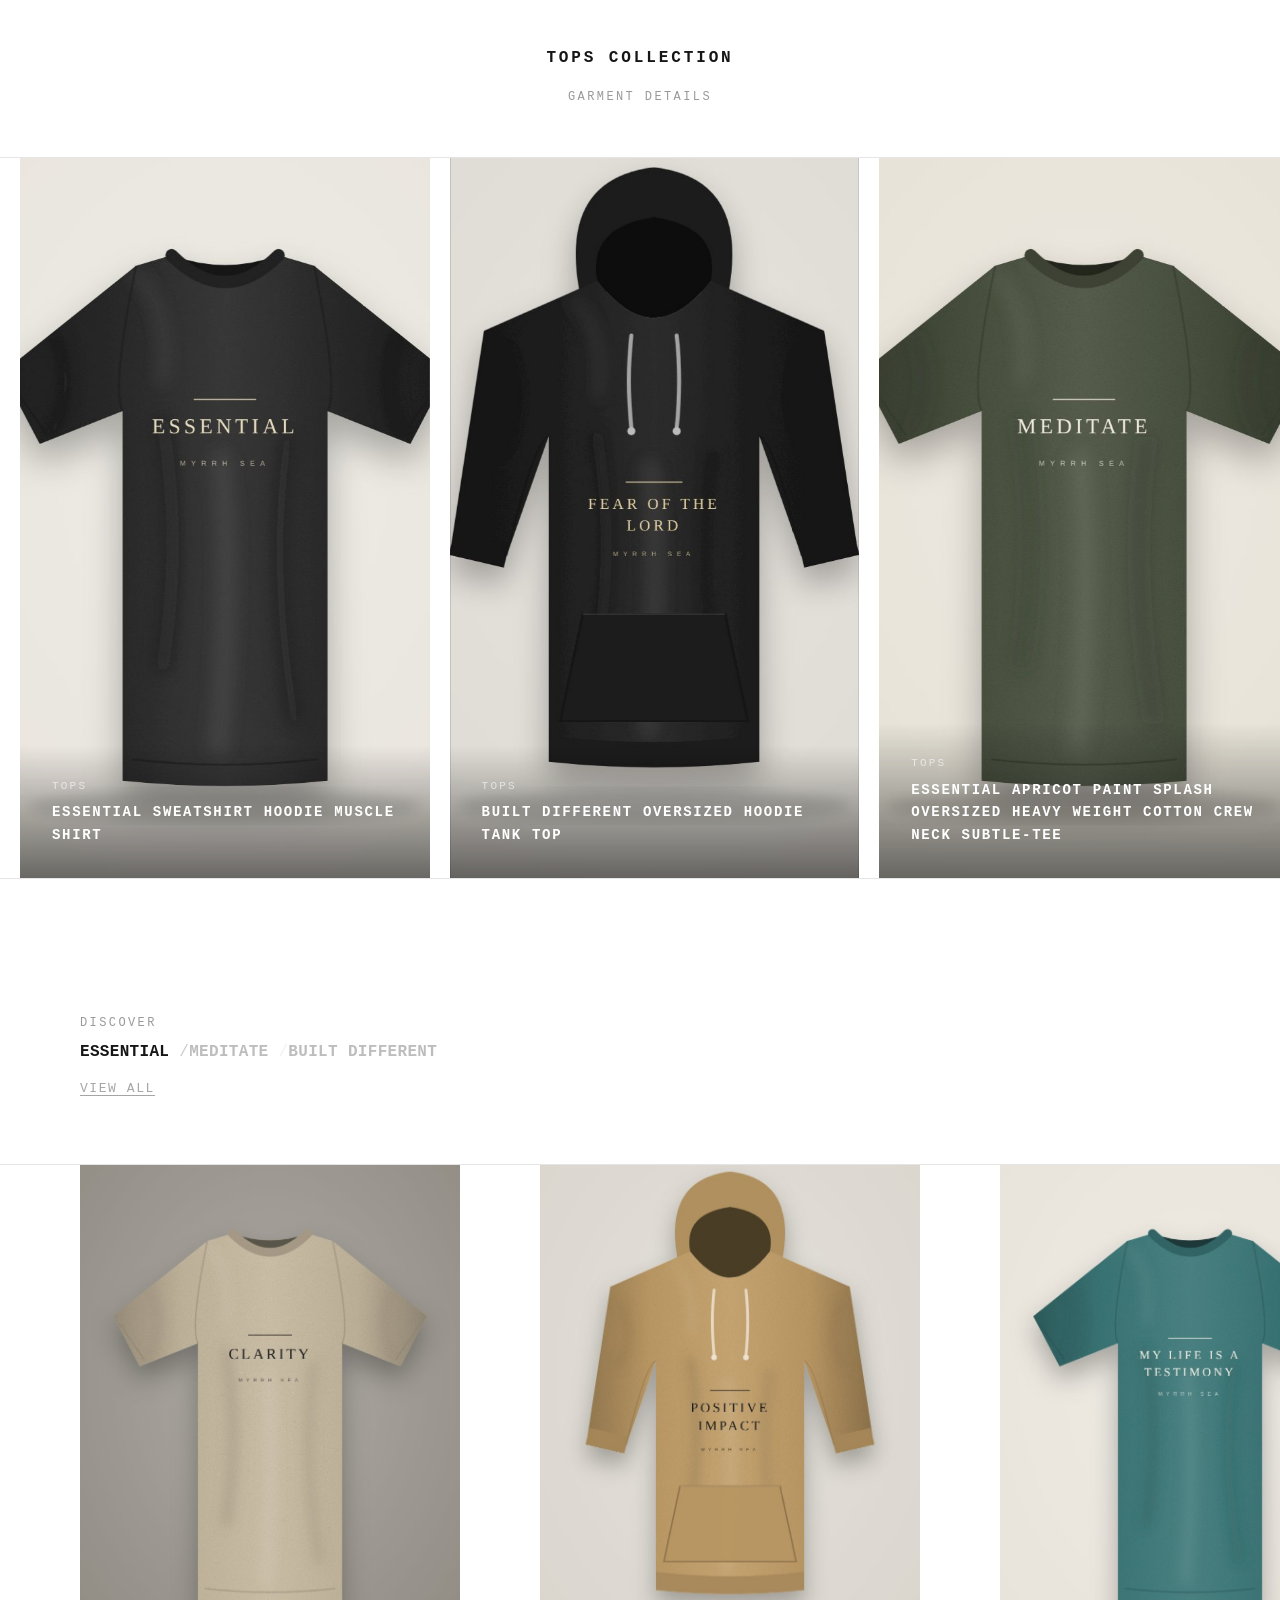
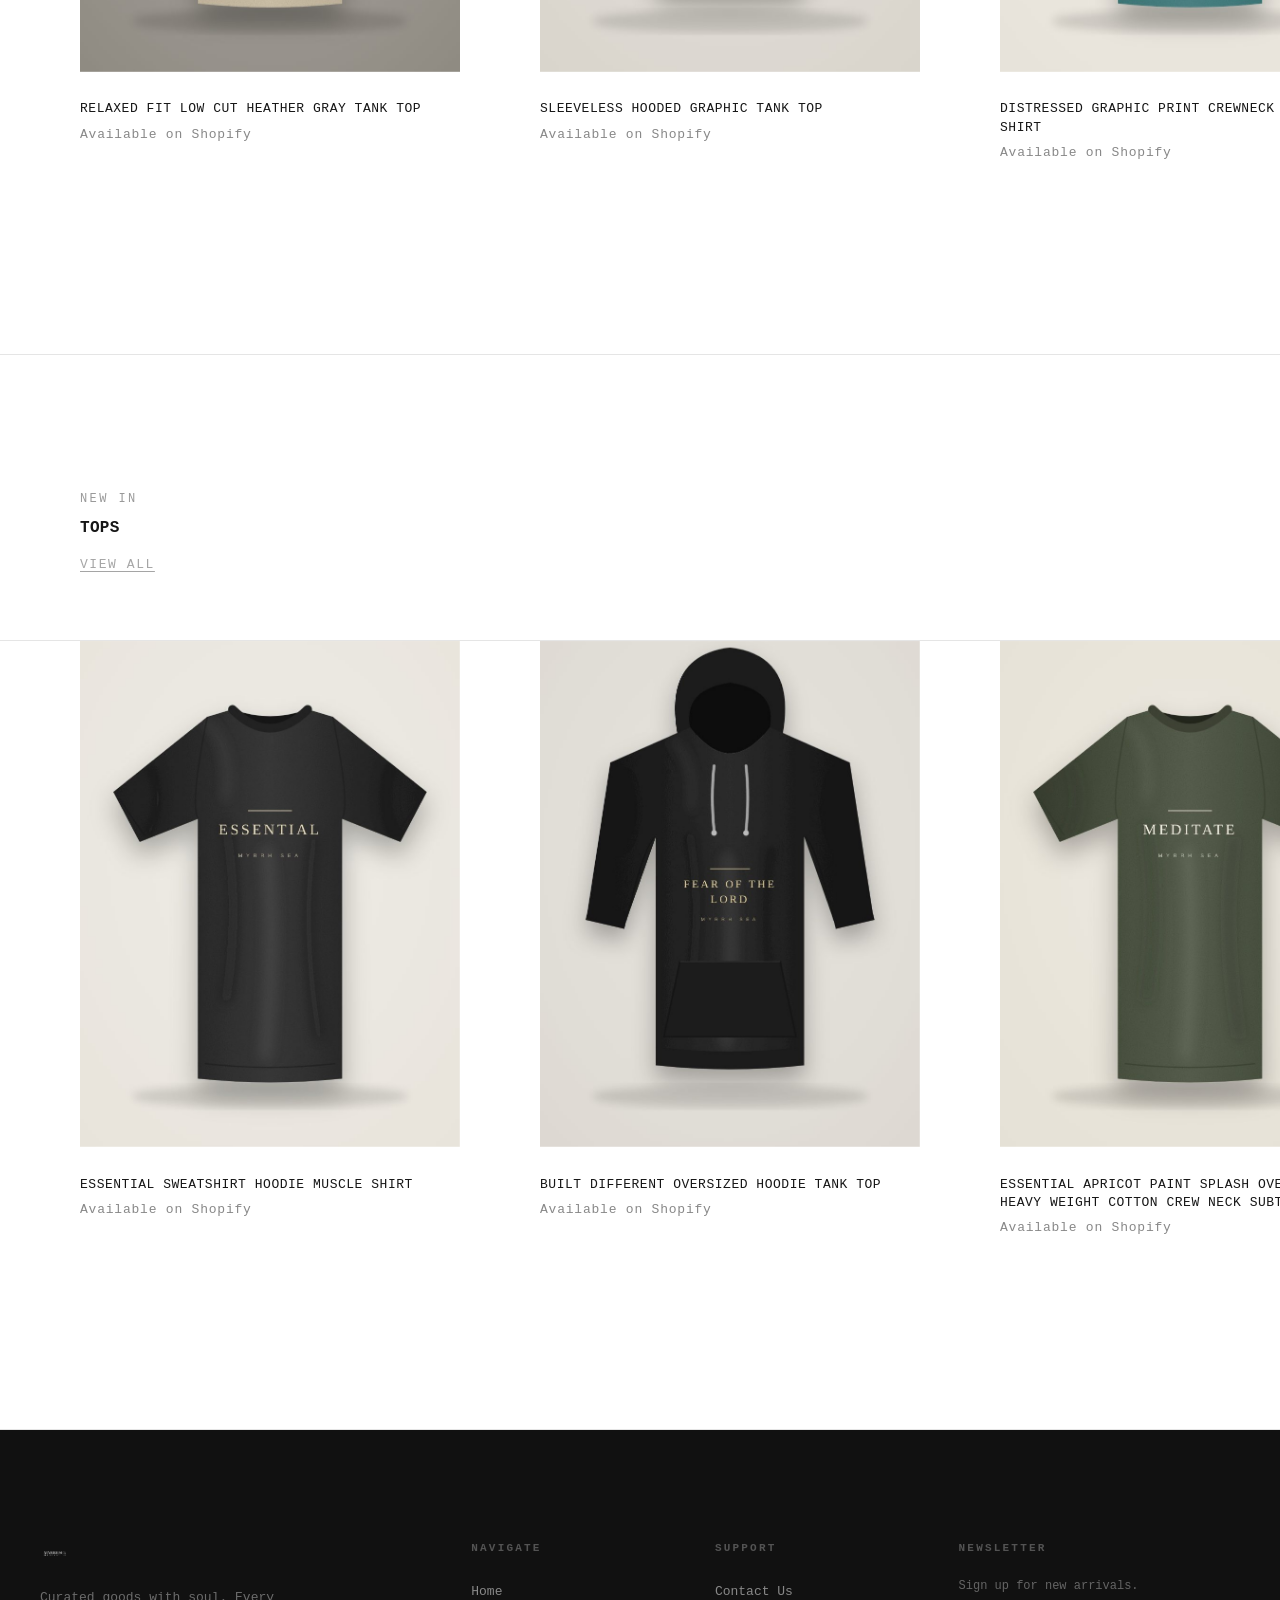
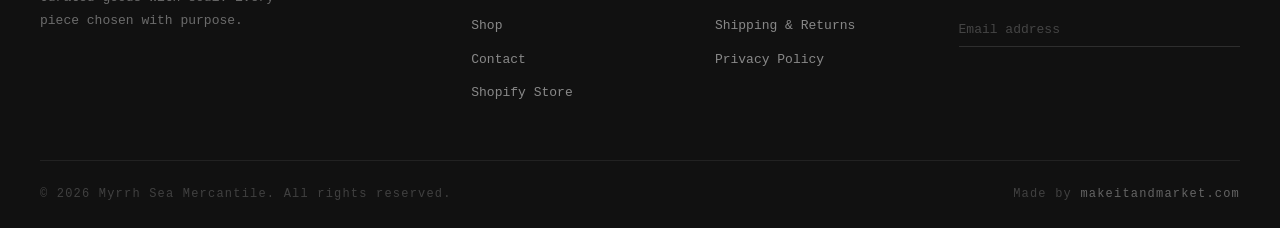
==== commit 73d8336a: "Homepage revisions: sharper hero, tagline, remove be-the-light banner - Replace pixelated heropix.jp" ====
--- a/index.html
+++ b/index.html
@@ -11,7 +11,11 @@
 <body class="home">
   <!-- HERO -->
 <section class="hero">
-  <img src="images/heropix.jpeg" alt="Myrrh Sea Mercantile — Tops Collection">
+  <img src="images/hero-hd.jpg" alt="Myrrh Sea Mercantile — Tops Collection">
+  <div class="hero-tag">
+    <span class="hero-tag-l1">Taking the Good News...</span>
+    <span class="hero-tag-l2"><em>fashion</em> forward</span>
+  </div>
 </section>
 
 <!-- ANNOUNCEMENT BAR -->
@@ -244,16 +248,6 @@
   </div>
 </div>
 
-<!-- CINEMATIC BANNER -->
-<div class="cin rv">
-  <img src="images/hero.jpg" alt="When the world gets darker">
-  <div class="cin-over">
-    <p>Myrrh Sea Mercantile</p>
-    <h2>...be the light.</h2>
-    <a href="shop.html" class="cin-btn">Shop Now</a>
-  </div>
-</div>
-
 <!-- NEW IN -->
 <div class="disc rv">
   <span class="disc-lbl">New In</span>
--- a/css/main.css
+++ b/css/main.css
@@ -4,7 +4,7 @@
    ═══════════════════════════════════════════ */
 
 @import url('https://fonts.googleapis.com/css2?family=Jost:wght@300;400;500;600;700&display=swap');
-@import url('https://fonts.googleapis.com/css2?family=Cormorant+Garamond:ital,wght@1,300;1,400&display=swap');
+@import url('https://fonts.googleapis.com/css2?family=Cormorant+Garamond:ital,wght@0,400;0,500;1,300;1,400;1,500&display=swap');
 
 /* ── RESET ── */
 *, *::before, *::after { box-sizing: border-box; margin: 0; padding: 0; }
@@ -258,6 +258,52 @@
   .hero img {
     min-height: 92dvh;
   }
+}
+
+/* Hero tagline — cream to match the cream in the MERCANTILE logo mark */
+.hero-tag {
+  position: absolute;
+  top: calc(114px + clamp(1.5rem, 4vw, 3.5rem)); /* clears fixed announcement bar + header */
+  left: clamp(1.25rem, 5vw, 4.5rem);
+  z-index: 2;
+  display: flex;
+  flex-direction: column;
+  font-family: 'Cormorant Garamond', Georgia, serif;
+  color: #FCF8D0;
+  pointer-events: none;
+  max-width: calc(100% - 2.5rem);
+}
+.hero-tag-l1 {
+  font-weight: 500;
+  font-size: clamp(1.35rem, 2.6vw, 2.4rem);
+  letter-spacing: 0.04em;
+  line-height: 1.1;
+  text-shadow: 0 1px 14px rgba(0,0,0,0.35);
+}
+/* "fashion forward" — faded, multicolour wash that melts into the sky,
+   echoing the painted lettering on the tops */
+.hero-tag-l2 {
+  font-weight: 400;
+  font-size: clamp(2.6rem, 6.4vw, 6rem);
+  line-height: 1;
+  letter-spacing: 0.01em;
+  margin-top: 0.15em;
+  padding-left: 0.6em;
+  background: linear-gradient(100deg,
+    #FCF8D0 0%, #FCF8D0 22%,
+    #E9B872 42%, #A9CFD3 62%,
+    #E8B9C0 80%, #FCF8D0 100%);
+  -webkit-background-clip: text;
+  background-clip: text;
+  -webkit-text-fill-color: transparent;
+  color: transparent;
+  opacity: 0.72;
+  -webkit-mask-image: linear-gradient(100deg, #000 35%, rgba(0,0,0,0.5) 100%);
+  mask-image: linear-gradient(100deg, #000 35%, rgba(0,0,0,0.5) 100%);
+}
+.hero-tag-l2 em { font-style: italic; font-weight: 300; }
+@media (max-width: 768px) {
+  .hero-tag-l2 { padding-left: 0.35em; opacity: 0.85; filter: drop-shadow(0 1px 10px rgba(0,0,0,0.25)); }
 }
 /* ═══════════════════════════════════════════
    PAGE HEADER — inner pages
